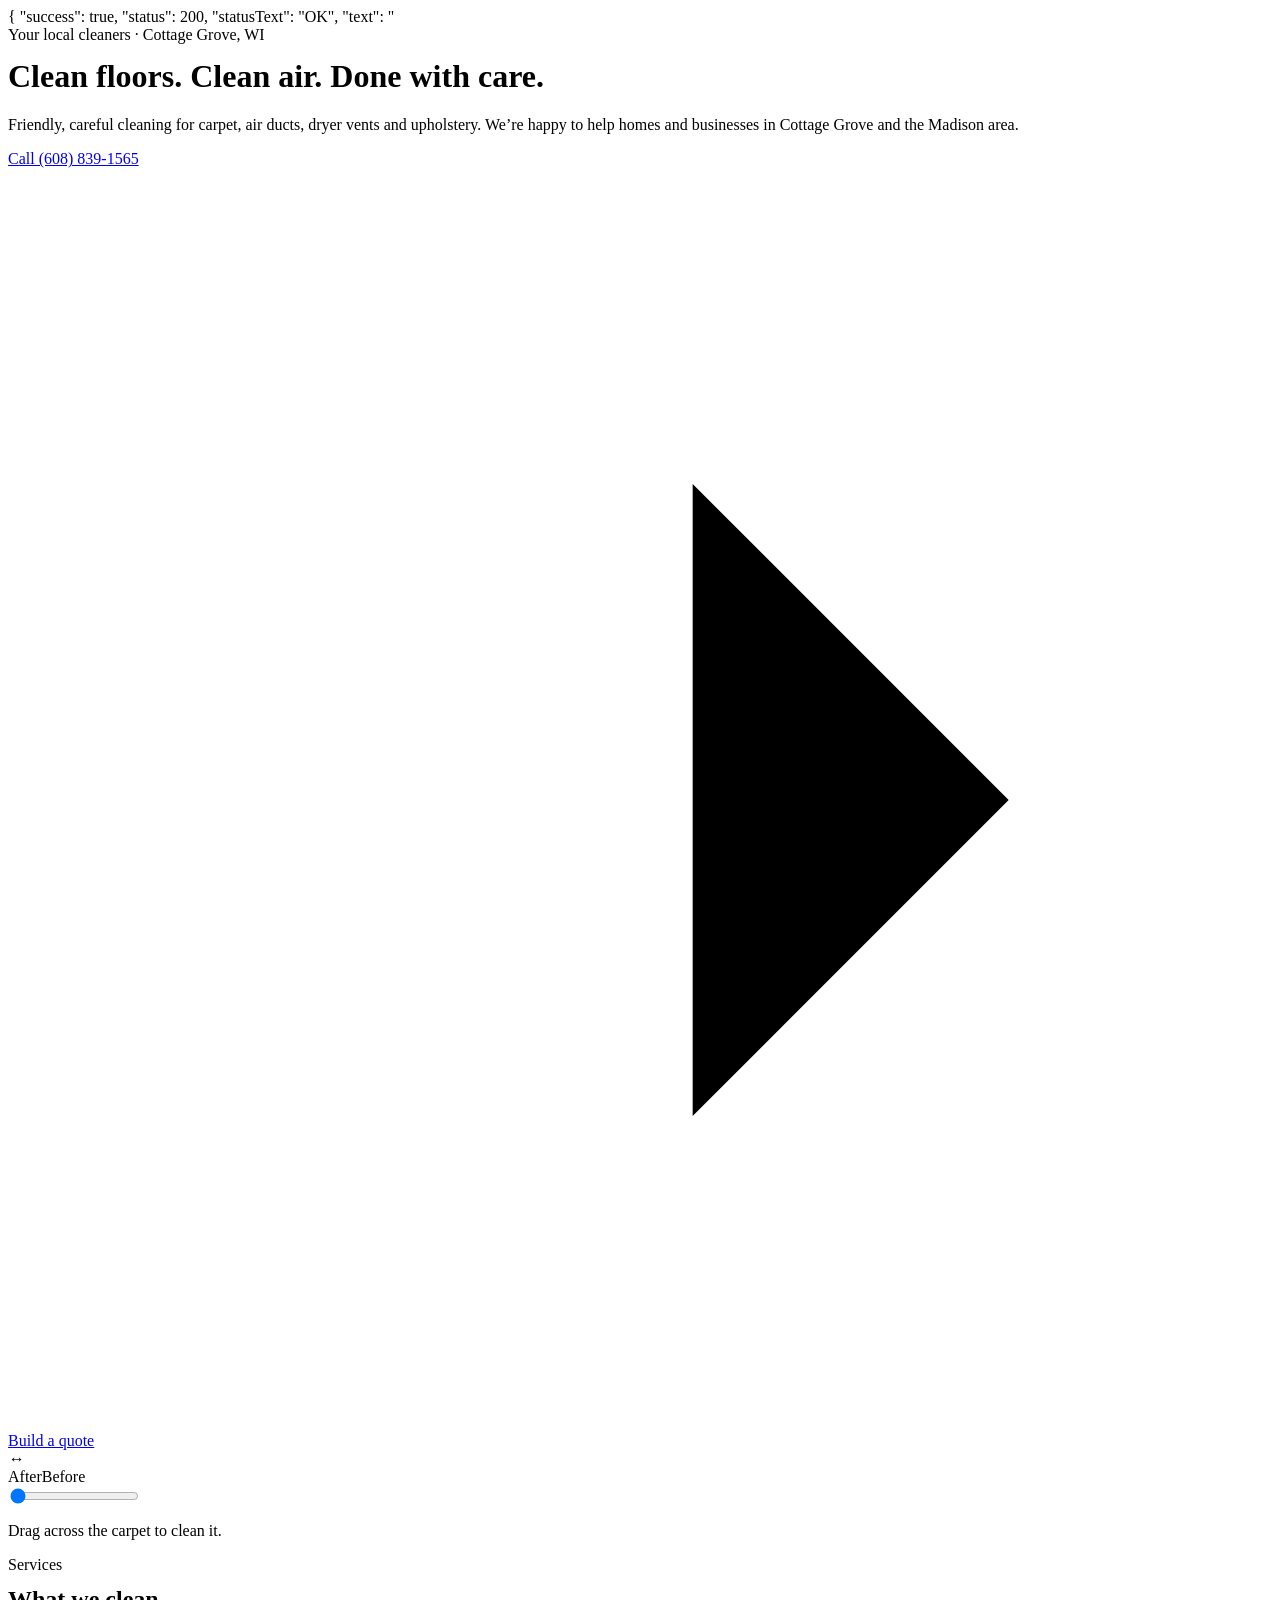
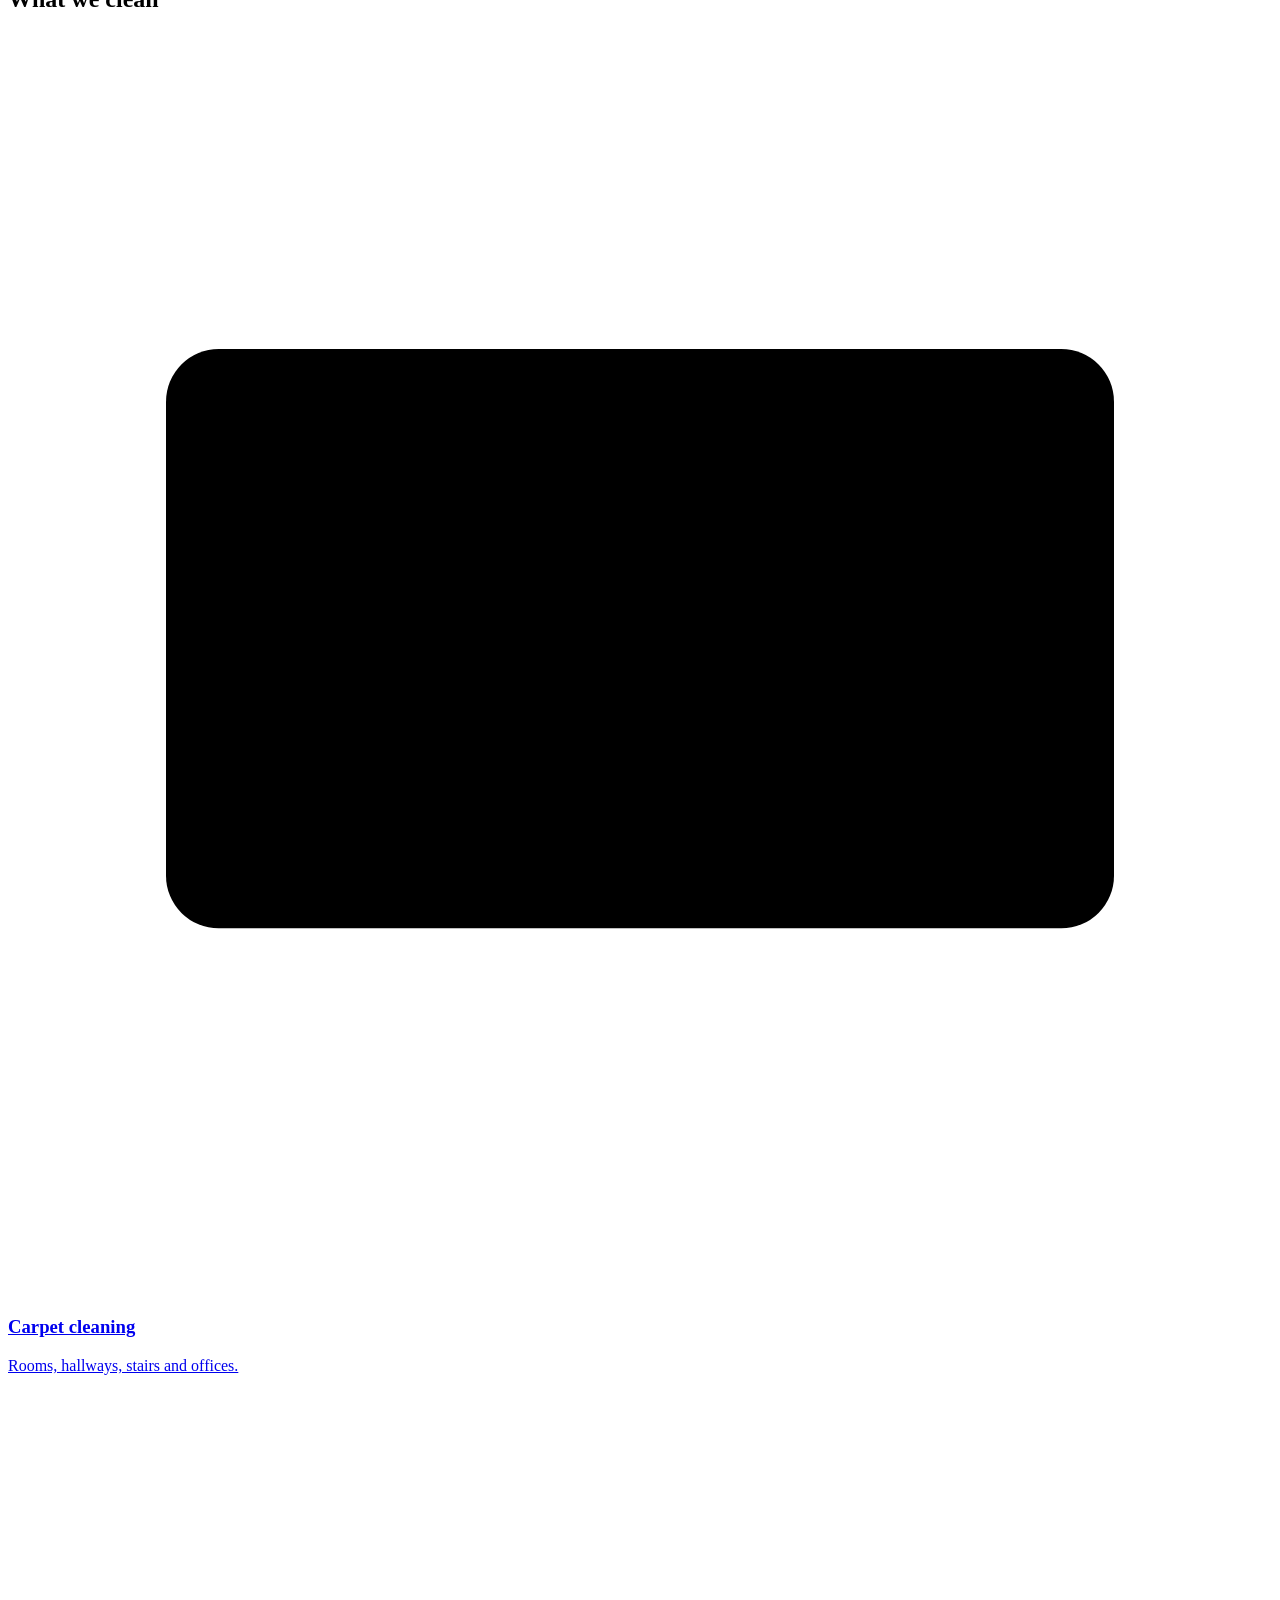
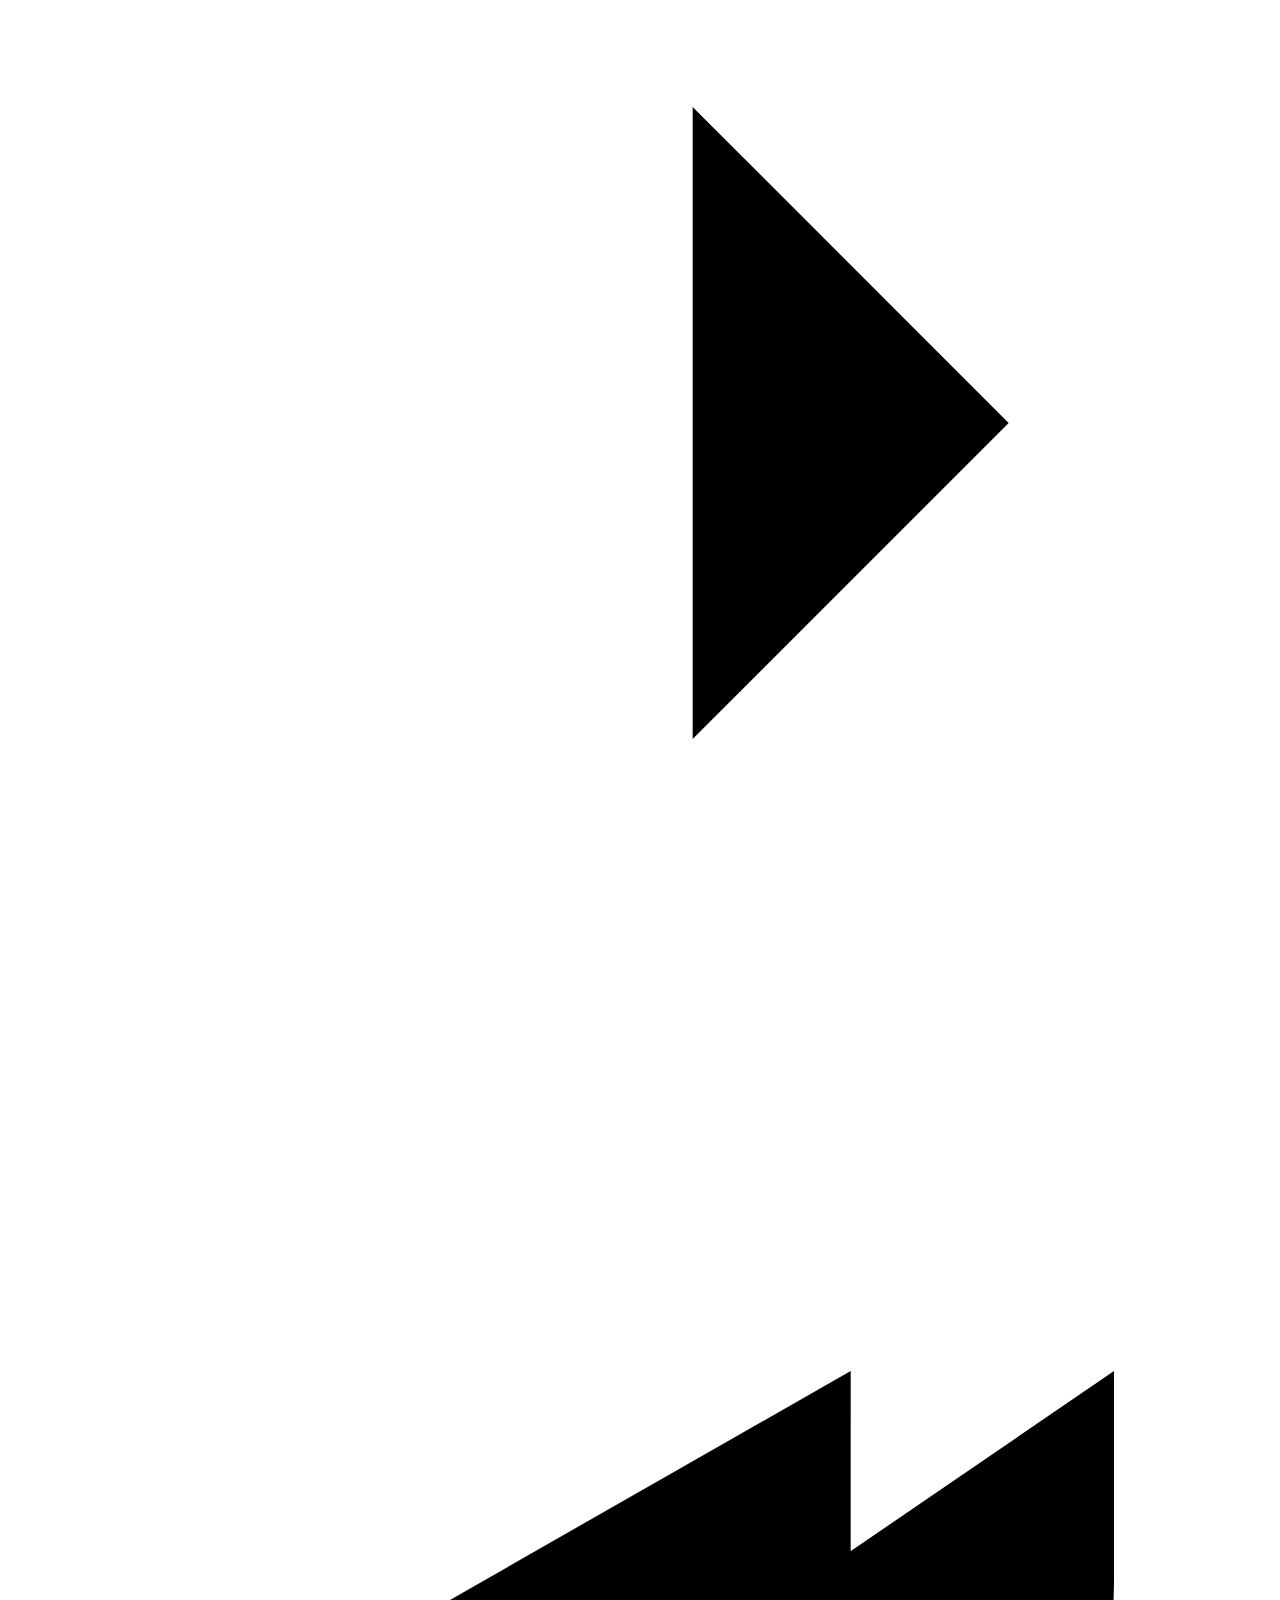
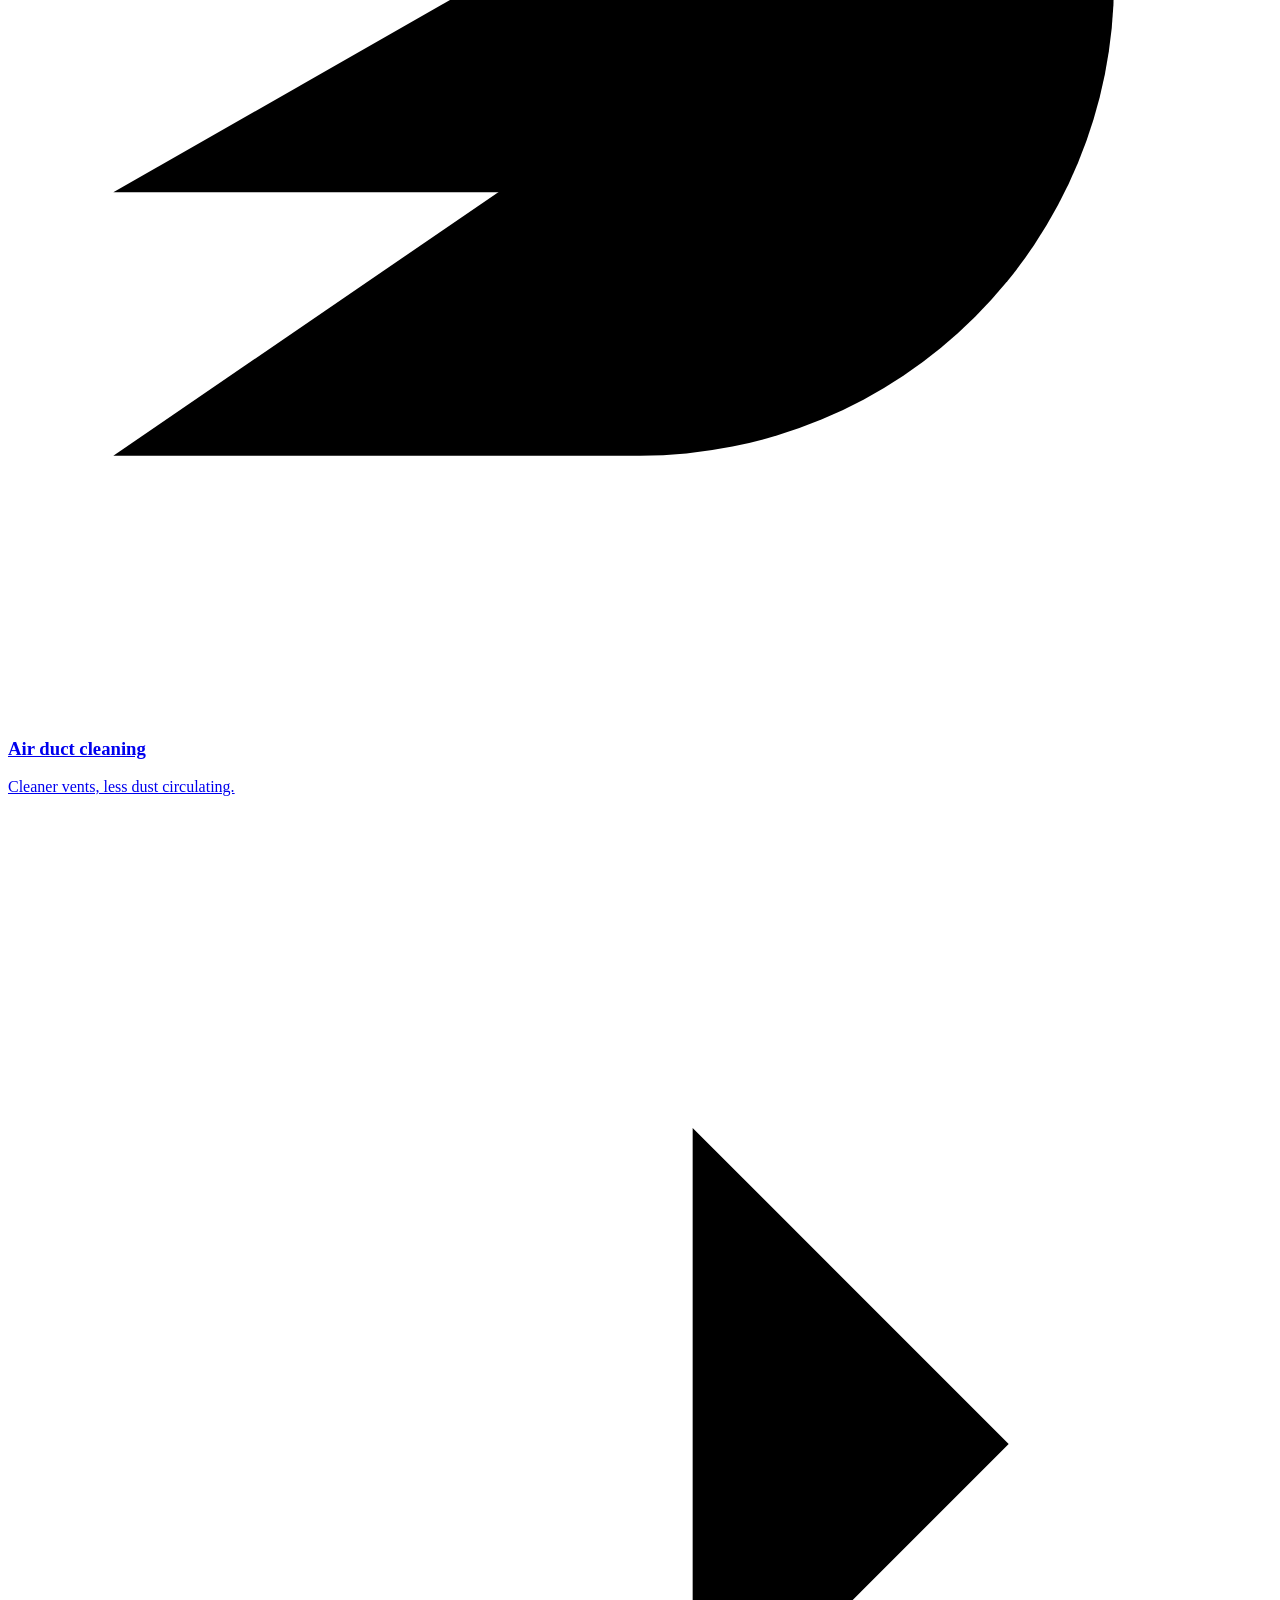
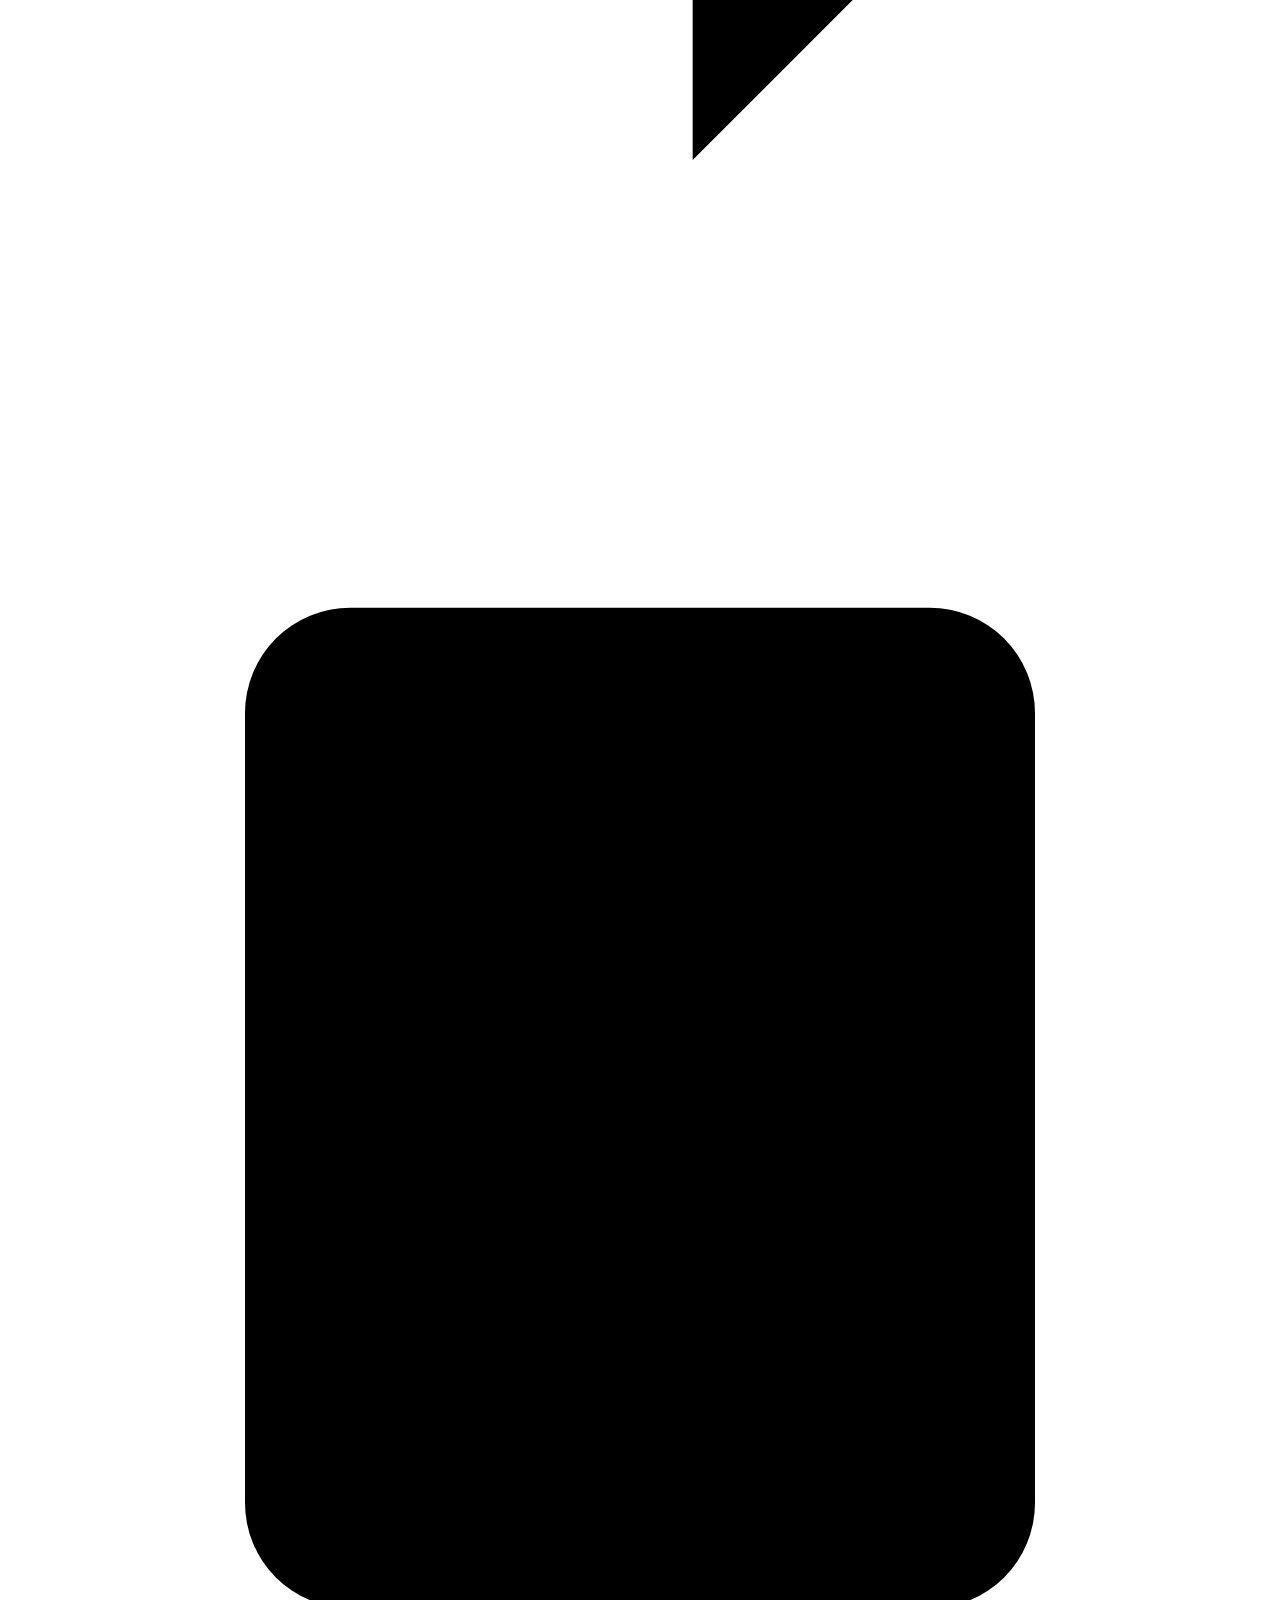
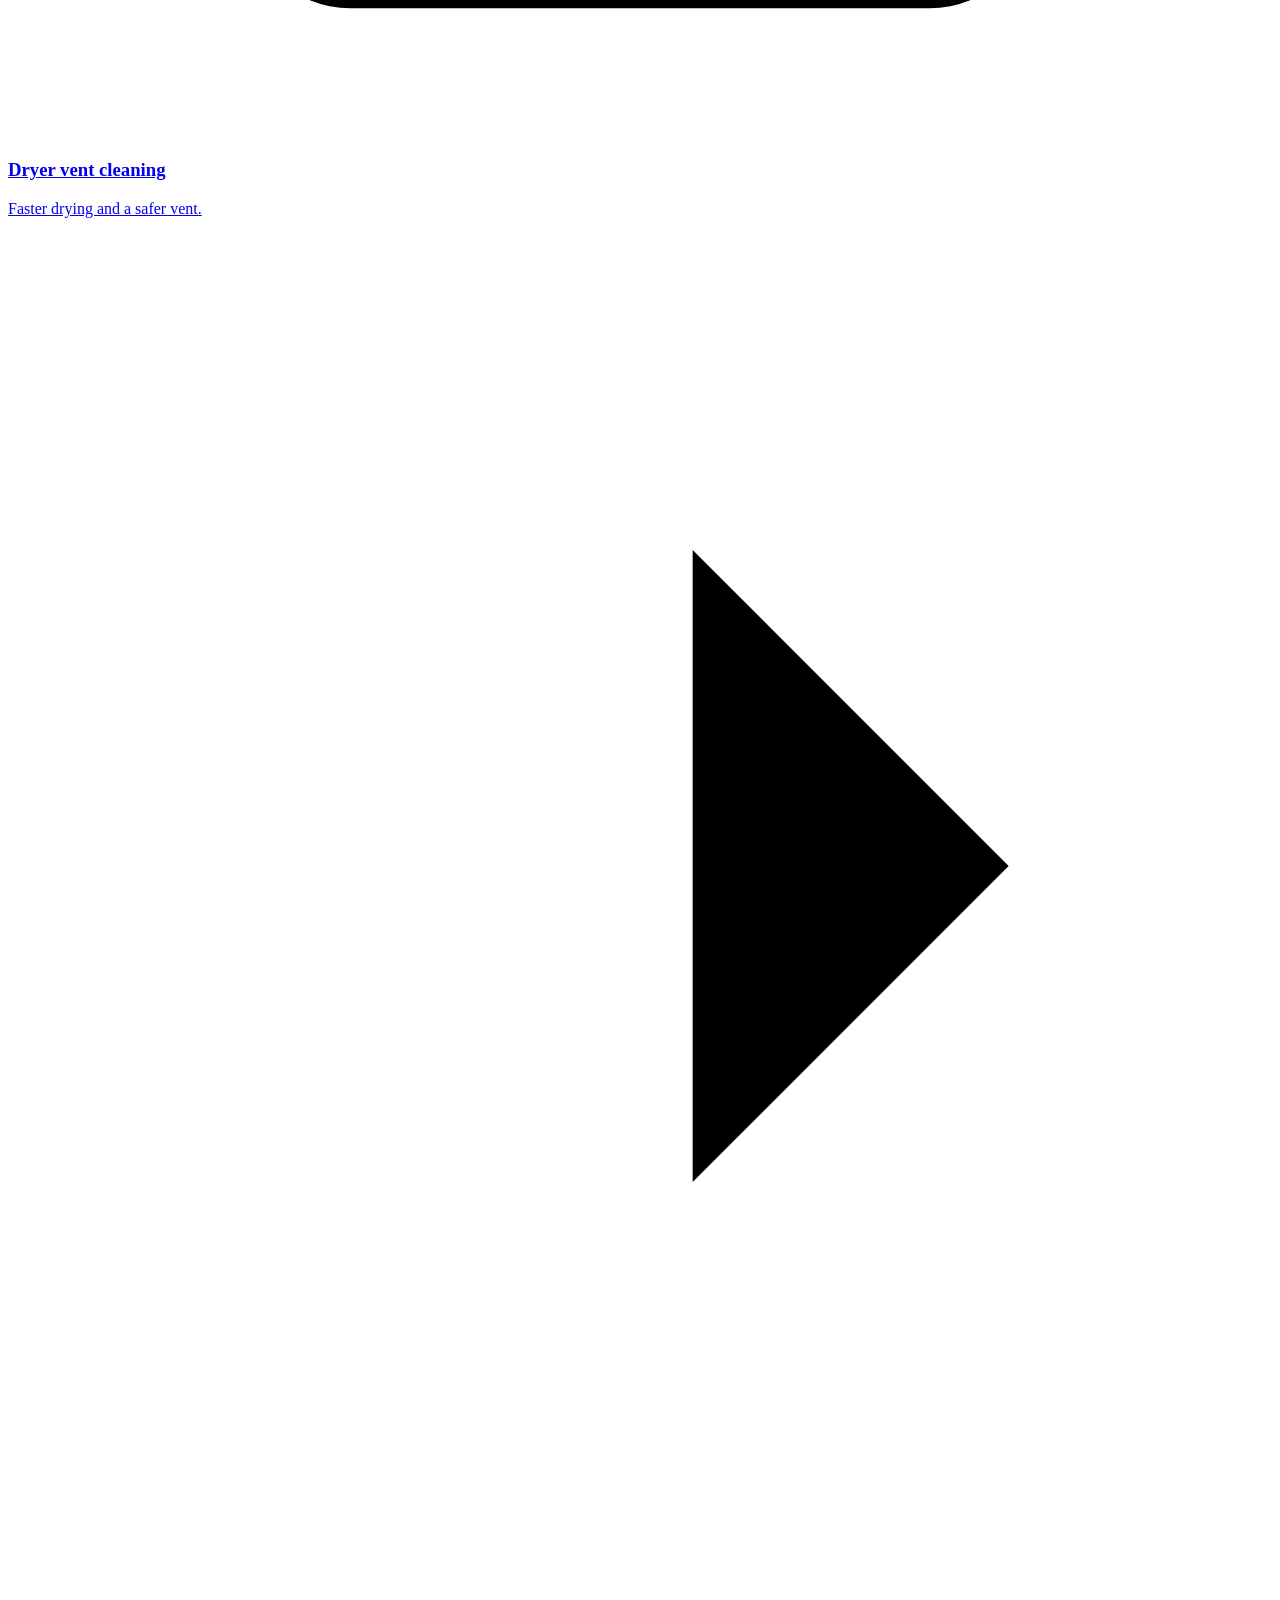
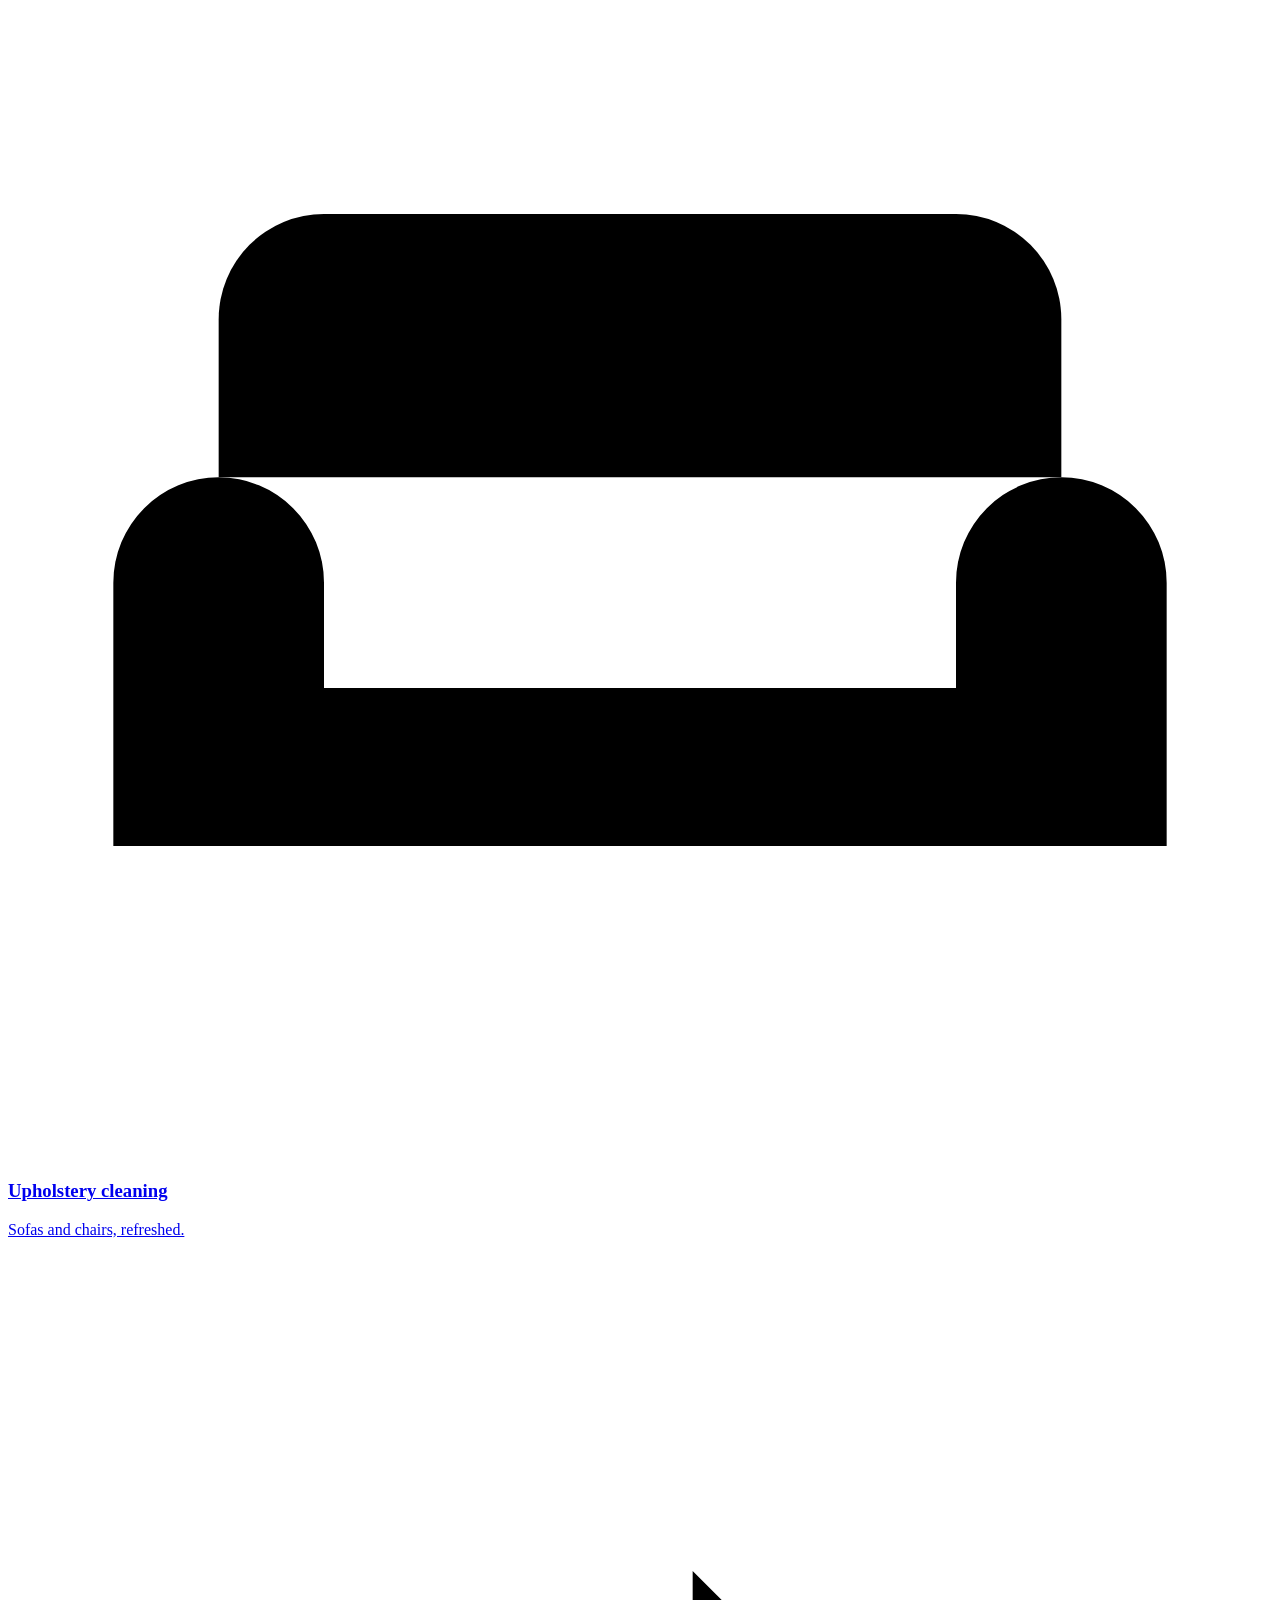
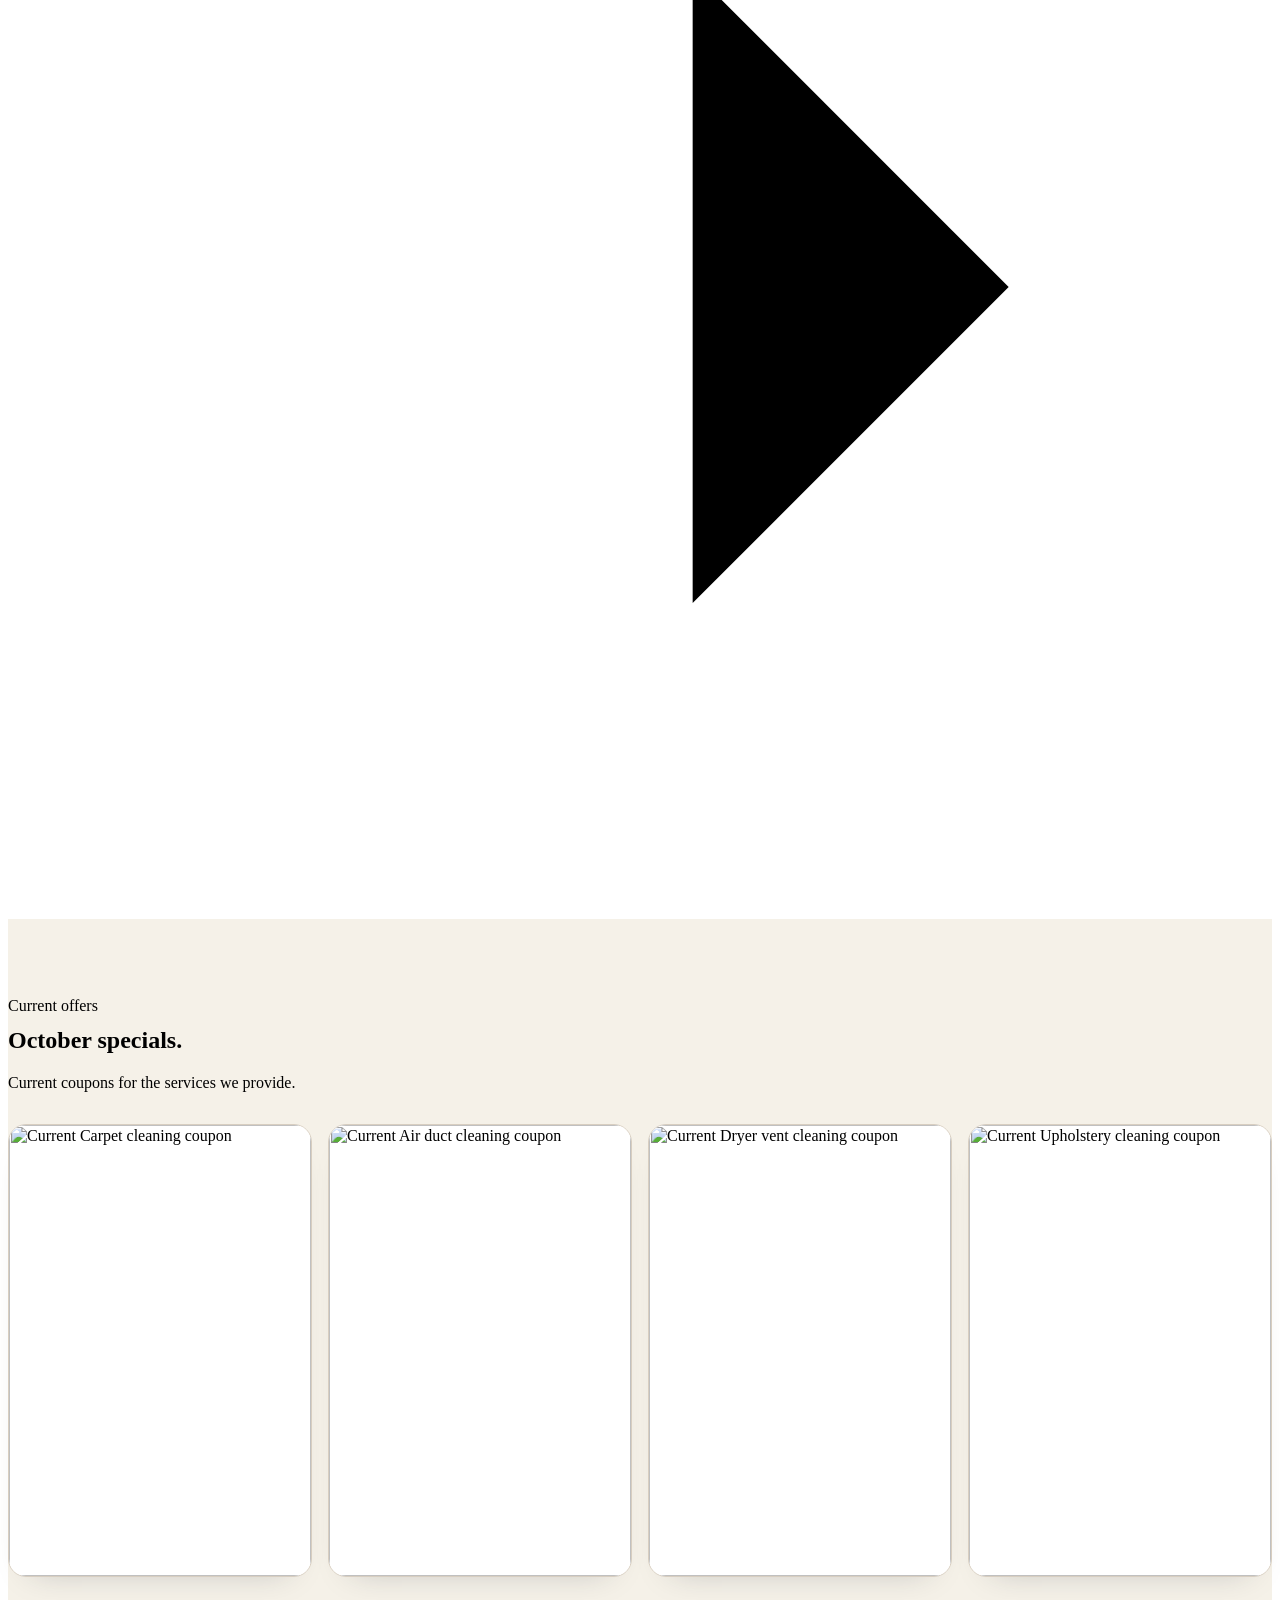
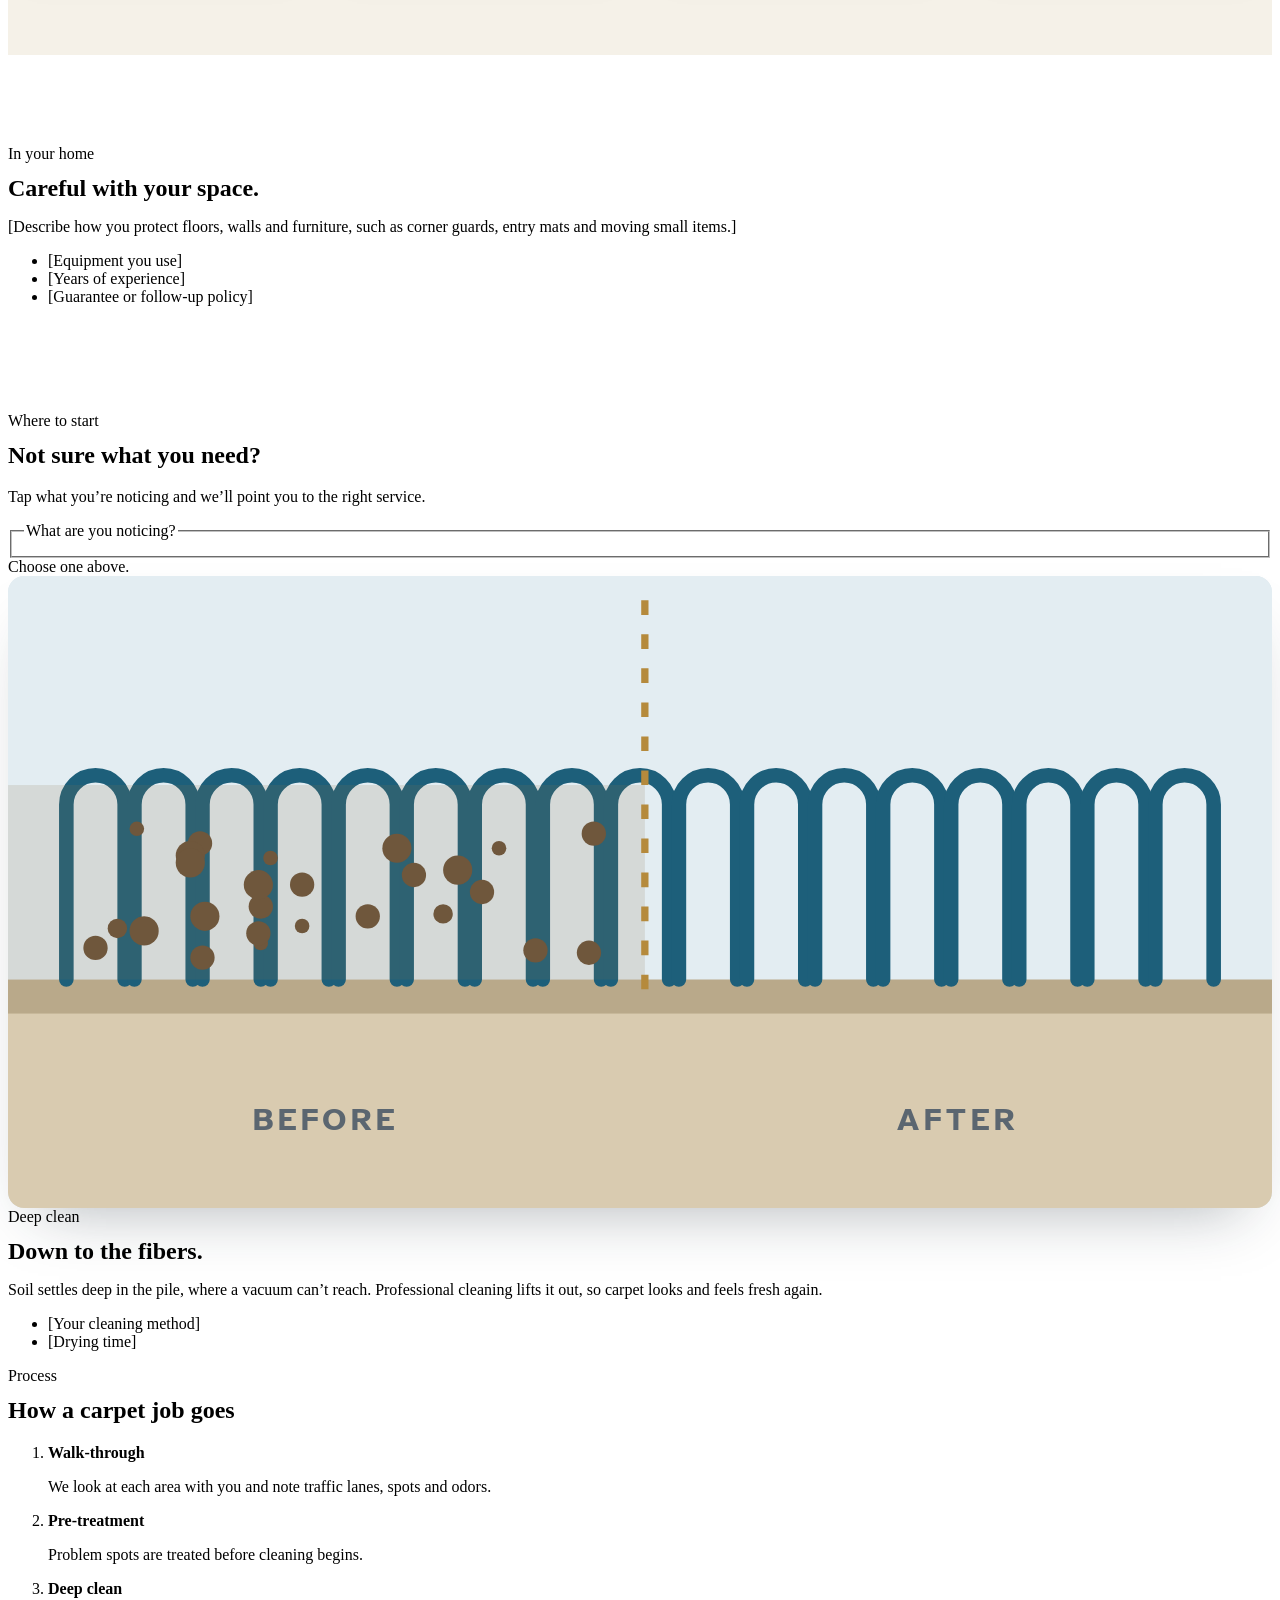
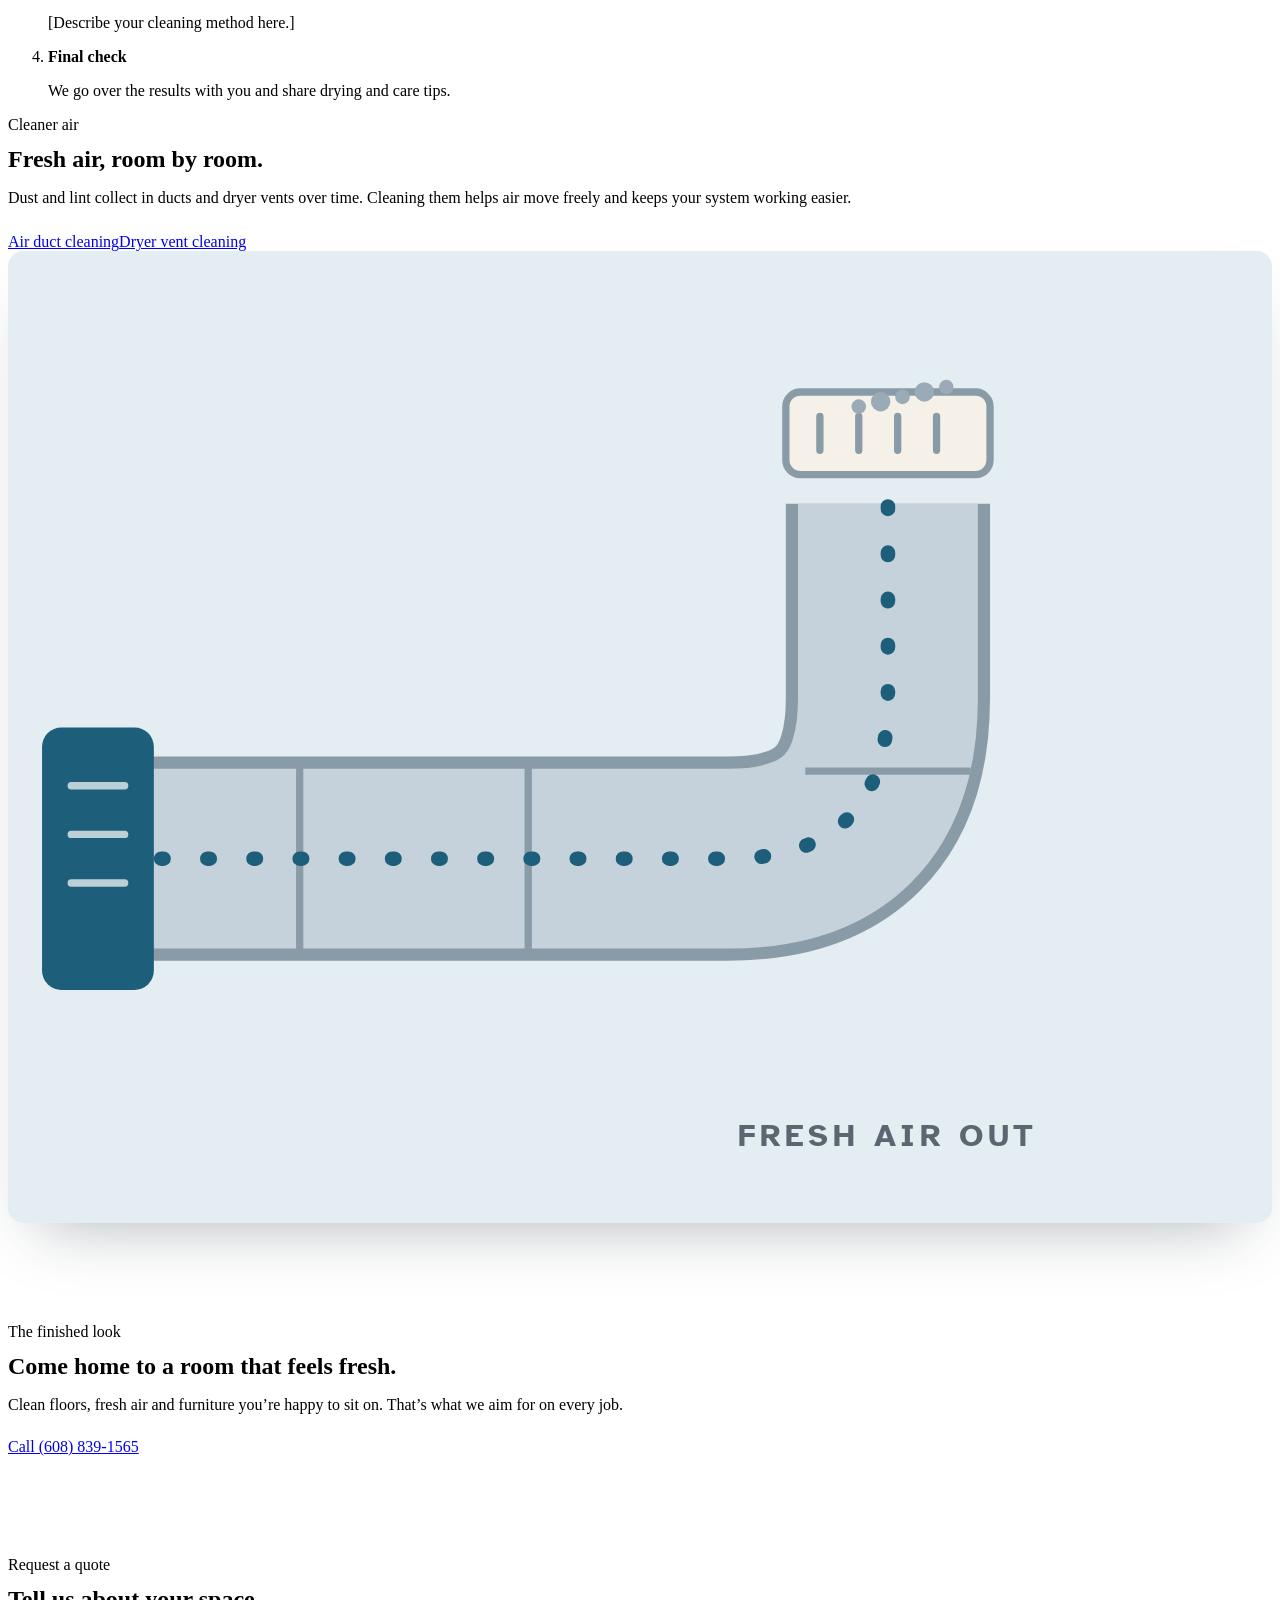
==== preferred-carpet-cleaning/index.html @ 2e10adb4 "Add current service coupons to Preferred Carpet Cleaning site" ====
{
  "success": true,
  "status": 200,
  "statusText": "OK",
  "text": "<!DOCTYPE html><html lang='en'><head><meta charset='utf-8'><meta name='viewport' content='width=device-width, initial-scale=1, viewport-fit=cover'><title>Carpet, Air Duct, Dryer Vent and Upholstery Cleaning | Preferred Carpet Cleaners | Cottage Grove, WI</title><meta name='description' content='Carpet, air duct, dryer vent and upholstery cleaning in Cottage Grove, Wisconsin. Call (608) 839-1565.'><link rel='preconnect' href='https://fonts.googleapis.com'><link rel='preconnect' href='https://fonts.gstatic.com' crossorigin><link href='https://fonts.googleapis.com/css2?family=Newsreader:opsz,wght@6..72,500&family=Atkinson+Hyperlegible:wght@400;700&display=swap' rel='stylesheet'><link rel='stylesheet' href='styles.css'>
<style>
.coupon-section{background:#F5F1E8}
.coupon-head{max-width:760px;margin-bottom:32px}
.coupon-grid{display:grid;grid-template-columns:repeat(4,1fr);gap:16px}
.coupon-card{background:#fff;border:1px solid #D8CEC0;border-radius:18px;overflow:hidden;box-shadow:0 16px 32px -24px rgba(27,39,51,.28)}
.coupon-card img{display:block;width:100%;height:auto;aspect-ratio:4/5;object-fit:cover;background:#fff}
.coupon-body{padding:16px 16px 18px}
.coupon-label{display:block;font-size:.7rem;letter-spacing:.12em;text-transform:uppercase;font-weight:900;color:#1D5F7A;margin-bottom:6px}
.coupon-body h3{margin:0;font-size:1.12rem;color:#1B2733}
@media(max-width:900px){.coupon-grid{grid-template-columns:repeat(2,1fr)}}
@media(max-width:560px){.coupon-grid{grid-template-columns:1fr}}
</style>
</head><body><script src='site.js'></script><main><style>.gfx{border-radius:16px;overflow:hidden;box-shadow:0 30px 60px -30px rgba(27,39,51,.35);aspect-ratio:13/10;background:#E3EDF2}.gfx svg{display:block;width:100%;height:100%}.gfx text{font:700 13px 'Atkinson Hyperlegible',sans-serif;letter-spacing:.14em;fill:#5B6670;text-transform:uppercase}.gfx .s{animation:lift 3.8s ease-in infinite;animation-delay:var(--d)}@keyframes lift{0%{transform:translateY(0);opacity:.9}100%{transform:translateY(-100px);opacity:0}}.gfx .f{stroke-dasharray:1 18;stroke-linecap:round;animation:flow 1.6s linear infinite}@keyframes flow{to{stroke-dashoffset:-19}}.gfx .m{animation:drift 5s ease-in infinite;animation-delay:var(--d)}@keyframes drift{0%{transform:translate(0,0);opacity:.7}100%{transform:translate(34px,-50px);opacity:0}}</style><style>.band.flip::after{background:linear-gradient(270deg,rgba(245,241,232,.96) 0,rgba(245,241,232,.78) 45%,rgba(245,241,232,.1) 100%)}.band.flip .box{margin-left:auto}[data-k=smile] img{object-position:62% 30%}[data-k=fresh] img{object-position:center 55%}</style><script>PH.fresh='https://images.unsplash.com/photo-1583847268964-b28dc8f51f92?auto=format&fit=crop&w=1600&q=70';PH.smile='https://images.unsplash.com/photo-1688548566509-44023d14c4cf?auto=format&fit=crop&w=1600&q=70';</script><div class='pg-b'><div class='hero'><div class='orbs' aria-hidden='true'><i></i><i></i><i></i></div><div class='wrap'><div><span class='eyebrow rv'>Your local cleaners · Cottage Grove, WI</span><h1 class='rv' style='--d:.1s;margin-top:14px'>Clean floors. Clean air. Done with care.</h1><p class='lede rv' style='--d:.2s'>Friendly, careful cleaning for carpet, air ducts, dryer vents and upholstery. We’re happy to help homes and businesses in Cottage Grove and the Madison area.</p><div class='cta rv' style='--d:.3s'><a class='btn' href='tel:+16088391565'>Call (608) 839-1565 <svg viewBox='0 0 24 24' aria-hidden='true'><path d='M5 12h14M13 6l6 6-6 6'/></svg></a><a class='btn line' href='index.html#quote'>Build a quote</a></div></div><div class='rv' style='--d:.25s'><div class='rugbox' data-sweep><div class='rug ' role='img' aria-label='Carpet before and after cleaning. Drag to compare.'><div class='layer clean'></div><div class='layer dirty'></div><div class='edge'><i aria-hidden='true'>&#8596;</i></div><span class='tag l'>After</span><span class='tag r'>Before</span></div><input type='range' min='0' max='100' value='0' aria-label='Drag to compare before and after'><p class='hint'>Drag across the carpet to clean it.</p></div></div></div></div></div><section class='white'><div class='wrap'><span class='eyebrow rv'>Services</span><h2 class='rv' style='--d:.1s;margin-top:12px'>What we clean</h2><div class='rows'><a href='index.html#quote' class='rv' style='--d:0.0s'><svg class='ic' viewBox='0 0 48 48' aria-hidden='true'><rect x='6' y='12' width='36' height='22' rx='2'/><path d='M13 12v22M20 12v22M27 12v22M34 12v22' opacity='.45'/><path d='M8 38v4M16 38v4M24 38v4M32 38v4M40 38v4'/></svg><h3>Carpet cleaning</h3><p>Rooms, hallways, stairs and offices.</p><svg class='arr' viewBox='0 0 24 24' aria-hidden='true'><path d='M5 12h14M13 6l6 6-6 6'/></svg></a><a href='air-duct-cleaning.html' class='rv' style='--d:0.08s'><svg class='ic' viewBox='0 0 48 48' aria-hidden='true'><path d='M4 28h20a8 8 0 0 0 8-8v-8'/><path d='M4 38h20a18 18 0 0 0 18-18V12'/><path d='M32 12h10'/><path d='M12 28v10M20 28v10' opacity='.45'/></svg><h3>Air duct cleaning</h3><p>Cleaner vents, less dust circulating.</p><svg class='arr' viewBox='0 0 24 24' aria-hidden='true'><path d='M5 12h14M13 6l6 6-6 6'/></svg></a><a href='dryer-vent-cleaning.html' class='rv' style='--d:0.16s'><svg class='ic' viewBox='0 0 48 48' aria-hidden='true'><rect x='9' y='5' width='30' height='38' rx='4'/><circle cx='24' cy='26' r='9'/><path d='M14 11h4M22 11h2'/></svg><h3>Dryer vent cleaning</h3><p>Faster drying and a safer vent.</p><svg class='arr' viewBox='0 0 24 24' aria-hidden='true'><path d='M5 12h14M13 6l6 6-6 6'/></svg></a><a href='upholstery-cleaning.html' class='rv' style='--d:0.24s'><svg class='ic' viewBox='0 0 48 48' aria-hidden='true'><path d='M8 22v-6a4 4 0 0 1 4-4h24a4 4 0 0 1 4 4v6'/><path d='M4 26a4 4 0 0 1 8 0v4h24v-4a4 4 0 0 1 8 0v10H4z'/><path d='M10 40v3M38 40v3'/></svg><h3>Upholstery cleaning</h3><p>Sofas and chairs, refreshed.</p><svg class='arr' viewBox='0 0 24 24' aria-hidden='true'><path d='M5 12h14M13 6l6 6-6 6'/></svg></a></div></div></section><section class='coupon-section'><div class='wrap' style='padding-top:78px;padding-bottom:78px'><div class='coupon-head'><span class='eyebrow rv'>Current offers</span><h2 class='rv' style='--d:.1s;margin-top:12px'>October specials.</h2><p class='lead rv' style='--d:.2s'>Current coupons for the services we provide.</p></div><div class='coupon-grid'><article class='coupon-card rv' style='--d:0s'><img src='https://klbpbcybomnhqfojdgtz.supabase.co/storage/v1/object/public/coupons/coupon%20uploads/Carpet%20Cleaning%20oct%20coupon.jpg' alt='Current Carpet cleaning coupon'><div class='coupon-body'><span class='coupon-label'>Current offer</span><h3>Carpet cleaning</h3></div></article><article class='coupon-card rv' style='--d:0.08s'><img src='https://klbpbcybomnhqfojdgtz.supabase.co/storage/v1/object/public/coupons/coupon%20uploads/air%20duct%20oct%20coupon.jpg' alt='Current Air duct cleaning coupon'><div class='coupon-body'><span class='coupon-label'>Current offer</span><h3>Air duct cleaning</h3></div></article><article class='coupon-card rv' style='--d:0.16s'><img src='https://klbpbcybomnhqfojdgtz.supabase.co/storage/v1/object/public/coupons/coupon%20uploads/dryer%20vent%20oct%20coupon.jpg' alt='Current Dryer vent cleaning coupon'><div class='coupon-body'><span class='coupon-label'>Current offer</span><h3>Dryer vent cleaning</h3></div></article><article class='coupon-card rv' style='--d:0.24s'><img src='https://klbpbcybomnhqfojdgtz.supabase.co/storage/v1/object/public/coupons/coupon%20uploads/upholstery%20oct%20coupon.jpg' alt='Current Upholstery cleaning coupon'><div class='coupon-body'><span class='coupon-label'>Current offer</span><h3>Upholstery cleaning</h3></div></article></div></div></section><section class='band' style='padding:0'><div class='pic band' data-k='carpet' style='position:absolute;inset:0;border-radius:0'></div><div class='wrap' style='padding-top:90px;padding-bottom:90px'><div class='box'><span class='eyebrow rv'>In your home</span><h2 class='rv' style='--d:.1s;margin:12px 0 16px'>Careful with your space.</h2><p class='rv' style='--d:.2s;color:var(--muted)'>[Describe how you protect floors, walls and furniture, such as corner guards, entry mats and moving small items.]</p><ul class='ticks rv' style='--d:.3s'><li>[Equipment you use]</li><li>[Years of experience]</li><li>[Guarantee or follow-up policy]</li></ul></div></div></section><section><div class='wrap two'><div><span class='eyebrow rv'>Where to start</span><h2 class='rv' style='--d:.1s;margin-top:12px'>Not sure what you need?</h2><p class='lead rv' style='--d:.2s'>Tap what you’re noticing and we’ll point you to the right service.</p></div><div class='panel rv' style='--d:.2s'><fieldset class='chips fd'><legend>What are you noticing?</legend></fieldset><div class='res' aria-live='polite'>Choose one above.</div></div></div></section><section class='tint'><div class='wrap two'><div class='gfx rv' style='aspect-ratio:2/1'><svg viewBox='0 140 520 260' role='img' aria-label='Cross-section of carpet fibers, soiled on the left and clean on the right'><rect width='520' height='400' fill='#E3EDF2'/><rect y='318' width='520' height='82' fill='#D9CBB0'/><rect y='306' width='520' height='14' fill='#B9A98A'/><path d='M24 306v-72a12 12 0 0 1 24 0v72' fill='none' stroke='#1D5F7A' stroke-width='6' stroke-linecap='round'/><path d='M52 306v-72a12 12 0 0 1 24 0v72' fill='none' stroke='#1D5F7A' stroke-width='6' stroke-linecap='round'/><path d='M80 306v-72a12 12 0 0 1 24 0v72' fill='none' stroke='#1D5F7A' stroke-width='6' stroke-linecap='round'/><path d='M108 306v-72a12 12 0 0 1 24 0v72' fill='none' stroke='#1D5F7A' stroke-width='6' stroke-linecap='round'/><path d='M136 306v-72a12 12 0 0 1 24 0v72' fill='none' stroke='#1D5F7A' stroke-width='6' stroke-linecap='round'/><path d='M164 306v-72a12 12 0 0 1 24 0v72' fill='none' stroke='#1D5F7A' stroke-width='6' stroke-linecap='round'/><path d='M192 306v-72a12 12 0 0 1 24 0v72' fill='none' stroke='#1D5F7A' stroke-width='6' stroke-linecap='round'/><path d='M220 306v-72a12 12 0 0 1 24 0v72' fill='none' stroke='#1D5F7A' stroke-width='6' stroke-linecap='round'/><path d='M248 306v-72a12 12 0 0 1 24 0v72' fill='none' stroke='#1D5F7A' stroke-width='6' stroke-linecap='round'/><path d='M276 306v-72a12 12 0 0 1 24 0v72' fill='none' stroke='#1D5F7A' stroke-width='6' stroke-linecap='round'/><path d='M304 306v-72a12 12 0 0 1 24 0v72' fill='none' stroke='#1D5F7A' stroke-width='6' stroke-linecap='round'/><path d='M332 306v-72a12 12 0 0 1 24 0v72' fill='none' stroke='#1D5F7A' stroke-width='6' stroke-linecap='round'/><path d='M360 306v-72a12 12 0 0 1 24 0v72' fill='none' stroke='#1D5F7A' stroke-width='6' stroke-linecap='round'/><path d='M388 306v-72a12 12 0 0 1 24 0v72' fill='none' stroke='#1D5F7A' stroke-width='6' stroke-linecap='round'/><path d='M416 306v-72a12 12 0 0 1 24 0v72' fill='none' stroke='#1D5F7A' stroke-width='6' stroke-linecap='round'/><path d='M444 306v-72a12 12 0 0 1 24 0v72' fill='none' stroke='#1D5F7A' stroke-width='6' stroke-linecap='round'/><path d='M472 306v-72a12 12 0 0 1 24 0v72' fill='none' stroke='#1D5F7A' stroke-width='6' stroke-linecap='round'/><rect x='0' y='226' width='262' height='80' fill='#8B6F4E' opacity='.16'/><circle class='s' style='--d:0.8s' cx='56' cy='286' r='6' fill='#6F573C'/><circle class='s' style='--d:1.7s' cx='53' cy='244' r='3' fill='#6F573C'/><circle class='s' style='--d:1.4s' cx='104' cy='291' r='3' fill='#6F573C'/><circle class='s' style='--d:0.8s' cx='167' cy='263' r='5' fill='#6F573C'/><circle class='s' style='--d:2.8s' cx='241' cy='246' r='5' fill='#6F573C'/><circle class='s' style='--d:0.8s' cx='36' cy='293' r='5' fill='#6F573C'/><circle class='s' style='--d:2.9s' cx='79' cy='250' r='5' fill='#6F573C'/><circle class='s' style='--d:1.0s' cx='217' cy='294' r='5' fill='#6F573C'/><circle class='s' style='--d:0.3s' cx='185' cy='261' r='6' fill='#6F573C'/><circle class='s' style='--d:1.8s' cx='75' cy='255' r='6' fill='#6F573C'/><circle class='s' style='--d:1.0s' cx='239' cy='295' r='5' fill='#6F573C'/><circle class='s' style='--d:0.0s' cx='104' cy='276' r='5' fill='#6F573C'/><circle class='s' style='--d:3.1s' cx='160' cy='252' r='6' fill='#6F573C'/><circle class='s' style='--d:1.5s' cx='103' cy='267' r='6' fill='#6F573C'/><circle class='s' style='--d:0.6s' cx='108' cy='256' r='3' fill='#6F573C'/><circle class='s' style='--d:0.3s' cx='148' cy='280' r='5' fill='#6F573C'/><circle class='s' style='--d:1.9s' cx='195' cy='270' r='5' fill='#6F573C'/><circle class='s' style='--d:0.5s' cx='202' cy='252' r='3' fill='#6F573C'/><circle class='s' style='--d:1.5s' cx='81' cy='280' r='6' fill='#6F573C'/><circle class='s' style='--d:1.0s' cx='121' cy='267' r='5' fill='#6F573C'/><circle class='s' style='--d:2.3s' cx='80' cy='297' r='5' fill='#6F573C'/><circle class='s' style='--d:0.4s' cx='45' cy='285' r='4' fill='#6F573C'/><circle class='s' style='--d:1.0s' cx='179' cy='279' r='4' fill='#6F573C'/><circle class='s' style='--d:0.4s' cx='75' cy='258' r='6' fill='#6F573C'/><circle class='s' style='--d:0.1s' cx='121' cy='284' r='3' fill='#6F573C'/><circle class='s' style='--d:3.2s' cx='103' cy='287' r='5' fill='#6F573C'/><path d='M262 150V318' stroke='#B58A3C' stroke-width='3' stroke-dasharray='6 8'/><text x='131' y='368' text-anchor='middle'>Before</text><text x='391' y='368' text-anchor='middle'>After</text></svg></div><div><span class='eyebrow rv'>Deep clean</span><h2 class='rv' style='--d:.1s;margin:12px 0 16px'>Down to the fibers.</h2><p class='lead rv' style='--d:.2s'>Soil settles deep in the pile, where a vacuum can’t reach. Professional cleaning lifts it out, so carpet looks and feels fresh again.</p><ul class='ticks rv' style='--d:.3s'><li>[Your cleaning method]</li><li>[Drying time]</li></ul></div></div></section><section class='white'><div class='wrap'><span class='eyebrow rv'>Process</span><h2 class='rv' style='--d:.1s;margin-top:12px'>How a carpet job goes</h2><ol class='tl'><li class='rv'><b>Walk-through</b><p>We look at each area with you and note traffic lanes, spots and odors.</p></li><li class='rv' style='--d:.15s'><b>Pre-treatment</b><p>Problem spots are treated before cleaning begins.</p></li><li class='rv' style='--d:.3s'><b>Deep clean</b><p>[Describe your cleaning method here.]</p></li><li class='rv' style='--d:.45s'><b>Final check</b><p>We go over the results with you and share drying and care tips.</p></li></ol></div></section><section><div class='wrap two'><div><span class='eyebrow rv'>Cleaner air</span><h2 class='rv' style='--d:.1s;margin:12px 0 16px'>Fresh air, room by room.</h2><p class='lead rv' style='--d:.2s'>Dust and lint collect in ducts and dryer vents over time. Cleaning them helps air move freely and keeps your system working easier.</p><div class='cta rv' style='--d:.3s;margin-top:26px'><a class='btn line' href='air-duct-cleaning.html'>Air duct cleaning</a><a class='btn line' href='dryer-vent-cleaning.html'>Dryer vent cleaning</a></div></div><div class='gfx rv' style='--d:.15s'><svg viewBox='0 0 520 400' role='img' aria-label='Air moving cleanly through a duct to a vent'><rect width='520' height='400' fill='#E3EDF2'/><path d='M44 250H296Q362 250 362 184V104' fill='none' stroke='#8A9BA8' stroke-width='84'/><path d='M44 250H296Q362 250 362 184V104' fill='none' stroke='#C5D2DB' stroke-width='74'/><path d='M120 212v76M214 212v76M326 250' stroke='#8A9BA8' stroke-width='3' fill='none'/><path d='M328 214h68' stroke='#8A9BA8' stroke-width='3'/><rect x='14' y='196' width='46' height='108' rx='8' fill='#1D5F7A'/><path d='M26 220h22M26 240h22M26 260h22' stroke='#fff' stroke-width='3' stroke-linecap='round' opacity='.7'/><rect x='320' y='58' width='84' height='34' rx='6' fill='#F5F1E8' stroke='#8A9BA8' stroke-width='3'/><path d='M334 68v14M350 68v14M366 68v14M382 68v14' stroke='#8A9BA8' stroke-width='3' stroke-linecap='round'/><path class='f' d='M44 250H296Q362 250 362 184V104' fill='none' stroke='#1D5F7A' stroke-width='6'/><circle class='m' style='--d:0.0s' cx='350' cy='64' r='3' fill='#9AAAB6'/><circle class='m' style='--d:0.9s' cx='359' cy='62' r='4' fill='#9AAAB6'/><circle class='m' style='--d:1.8s' cx='368' cy='60' r='3' fill='#9AAAB6'/><circle class='m' style='--d:2.7s' cx='377' cy='58' r='4' fill='#9AAAB6'/><circle class='m' style='--d:3.6s' cx='386' cy='56' r='3' fill='#9AAAB6'/><text x='362' y='368' text-anchor='middle'>Fresh air out</text></svg></div></div></section><section class='band flip' style='padding:0'><div class='pic band flip' data-k='fresh' style='position:absolute;inset:0;border-radius:0'></div><div class='wrap' style='padding-top:100px;padding-bottom:100px'><div class='box'><span class='eyebrow rv'>The finished look</span><h2 class='rv' style='--d:.1s;margin:12px 0 16px'>Come home to a room that feels fresh.</h2><p class='rv' style='--d:.2s;color:var(--muted)'>Clean floors, fresh air and furniture you’re happy to sit on. That’s what we aim for on every job.</p><div class='cta rv' style='--d:.3s;margin-top:24px'><a class='btn' href='tel:+16088391565'>Call (608) 839-1565</a></div></div></div></section><section id='quote' class='tint'><div class='wrap two'><div><span class='eyebrow rv'>Request a quote</span><h2 class='rv' style='margin-top:12px'>Tell us about your space.</h2><p class='lead rv' style='--d:.2s'>Pick what you need and send it as a form, or text it to us from your phone.</p></div><div class='rv' style='--d:.2s'><form class='panel form qb' novalidate><div class='stp' role='group' aria-label='Rooms'>Rooms or areas <button type='button' class='minus' aria-label='Fewer'>&minus;</button><output class='rooms'>1</output><button type='button' class='plus' aria-label='More'>+</button></div><fieldset class='chips svc'><legend>Services</legend><label class='chip'><input type='checkbox' value='Carpet' checked><span>Carpet</span></label><label class='chip'><input type='checkbox' value='Air ducts'><span>Air ducts</span></label><label class='chip'><input type='checkbox' value='Dryer vent'><span>Dryer vent</span></label><label class='chip'><input type='checkbox' value='Upholstery'><span>Upholstery</span></label></fieldset><fieldset class='chips ex'><legend>Extras</legend><label class='chip'><input type='checkbox' value='stairs'><span>Stairs</span></label><label class='chip'><input type='checkbox' value='stains'><span>Stains</span></label><label class='chip'><input type='checkbox' value='pet odor'><span>Pet odor</span></label></fieldset><div class='row'><label class='f'>Name<input type='text' name='name' autocomplete='name'></label><label class='f'>Phone<input type='tel' name='phone' autocomplete='tel'></label></div><label class='f'>Email<input type='email' name='email' autocomplete='email'></label><label class='f'>Your request<textarea class='msg' name='message'></textarea></label><div class='acts'><button class='btn' type='submit'>Send request</button><a class='btn line sms' href='sms:+16088391565'>Text it instead</a></div><p class='status' role='status'></p></form></div></div></section><section class='band' style='padding:0'><div class='pic band' data-k='smile' style='position:absolute;inset:0;border-radius:0'></div><div class='wrap' style='padding-top:100px;padding-bottom:100px'><div class='box'><span class='eyebrow rv'>Friendly and local</span><h2 class='rv' style='--d:.1s;margin:12px 0 16px'>A friendly voice on the phone.</h2><p class='rv' style='--d:.2s;color:var(--muted)'>Call us and you’ll talk to a real person. [Owner name] and the team look forward to meeting you.</p><div class='cta rv' style='--d:.3s;margin-top:24px'><a class='btn line' href='contact-us.html'>Say hello</a></div></div></div></section><section id='reviews'><div class='wrap'><span class='eyebrow rv'>Reviews</span><h2 class='rv' style='--d:.1s;margin-top:12px'>What customers say</h2><div class='grid g3'><div class='rev rv' style='--d:0.0s'><p>[Paste a real customer review here.]</p><span>[Customer name], [Town]</span></div><div class='rev rv' style='--d:0.12s'><p>[Paste a real customer review here.]</p><span>[Customer name], [Town]</span></div><div class='rev rv' style='--d:0.24s'><p>[Paste a real customer review here.]</p><span>[Customer name], [Town]</span></div></div></div></section><section class='white'><div class='wrap'><span class='eyebrow rv'>Service area</span><h2 class='rv' style='--d:.1s;margin-top:12px'>Where we work</h2><ul class='towns rv' style='--d:.2s'><li>Cottage Grove</li><li>Madison</li><li>[Add town]</li><li>[Add town]</li><li>[Add town]</li><li>[Add town]</li></ul></div></section></main></body></html>",
  "headers": {
    "access-control-allow-origin": "*",
    "age": "1328",
    "cache-control": "public, max-age=0, must-revalidate",
    "content-disposition": "inline",
    "content-encoding": "br",
    "content-type": "text/html; charset=utf-8",
    "date": "Mon, 05 Oct 2026 07:23:52 GMT",
    "etag": "W/\"d3b602e0156f6f7afe5ee6b40b07b049\"",
    "last-modified": "Mon, 05 Oct 2026 07:01:44 GMT",
    "server": "Vercel",
    "strict-transport-security": "max-age=63072000; includeSubDomains; preload",
    "transfer-encoding": "chunked",
    "x-robots-tag": "noindex",
    "x-vercel-cache": "HIT",
    "x-vercel-id": "cle1:iad1::f96zs-1791185032648-662bb24d6f55"
  }
}
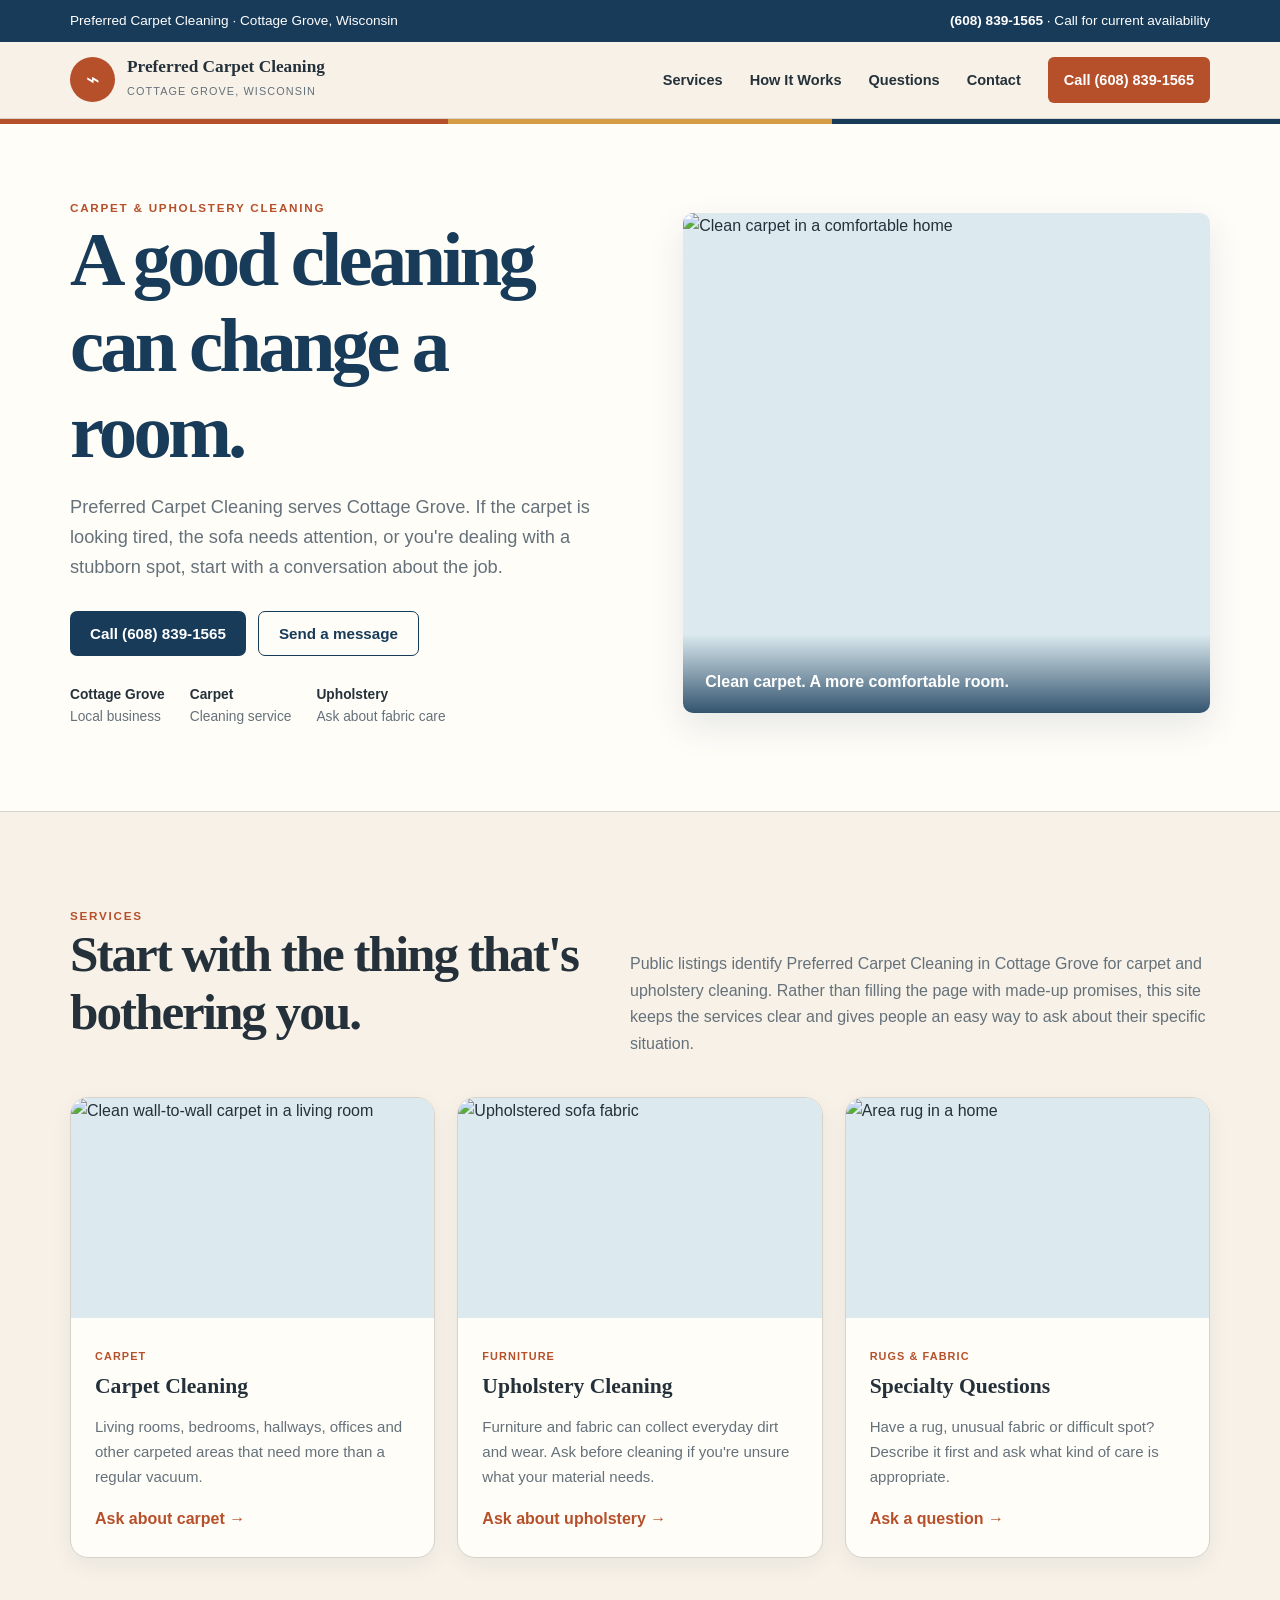
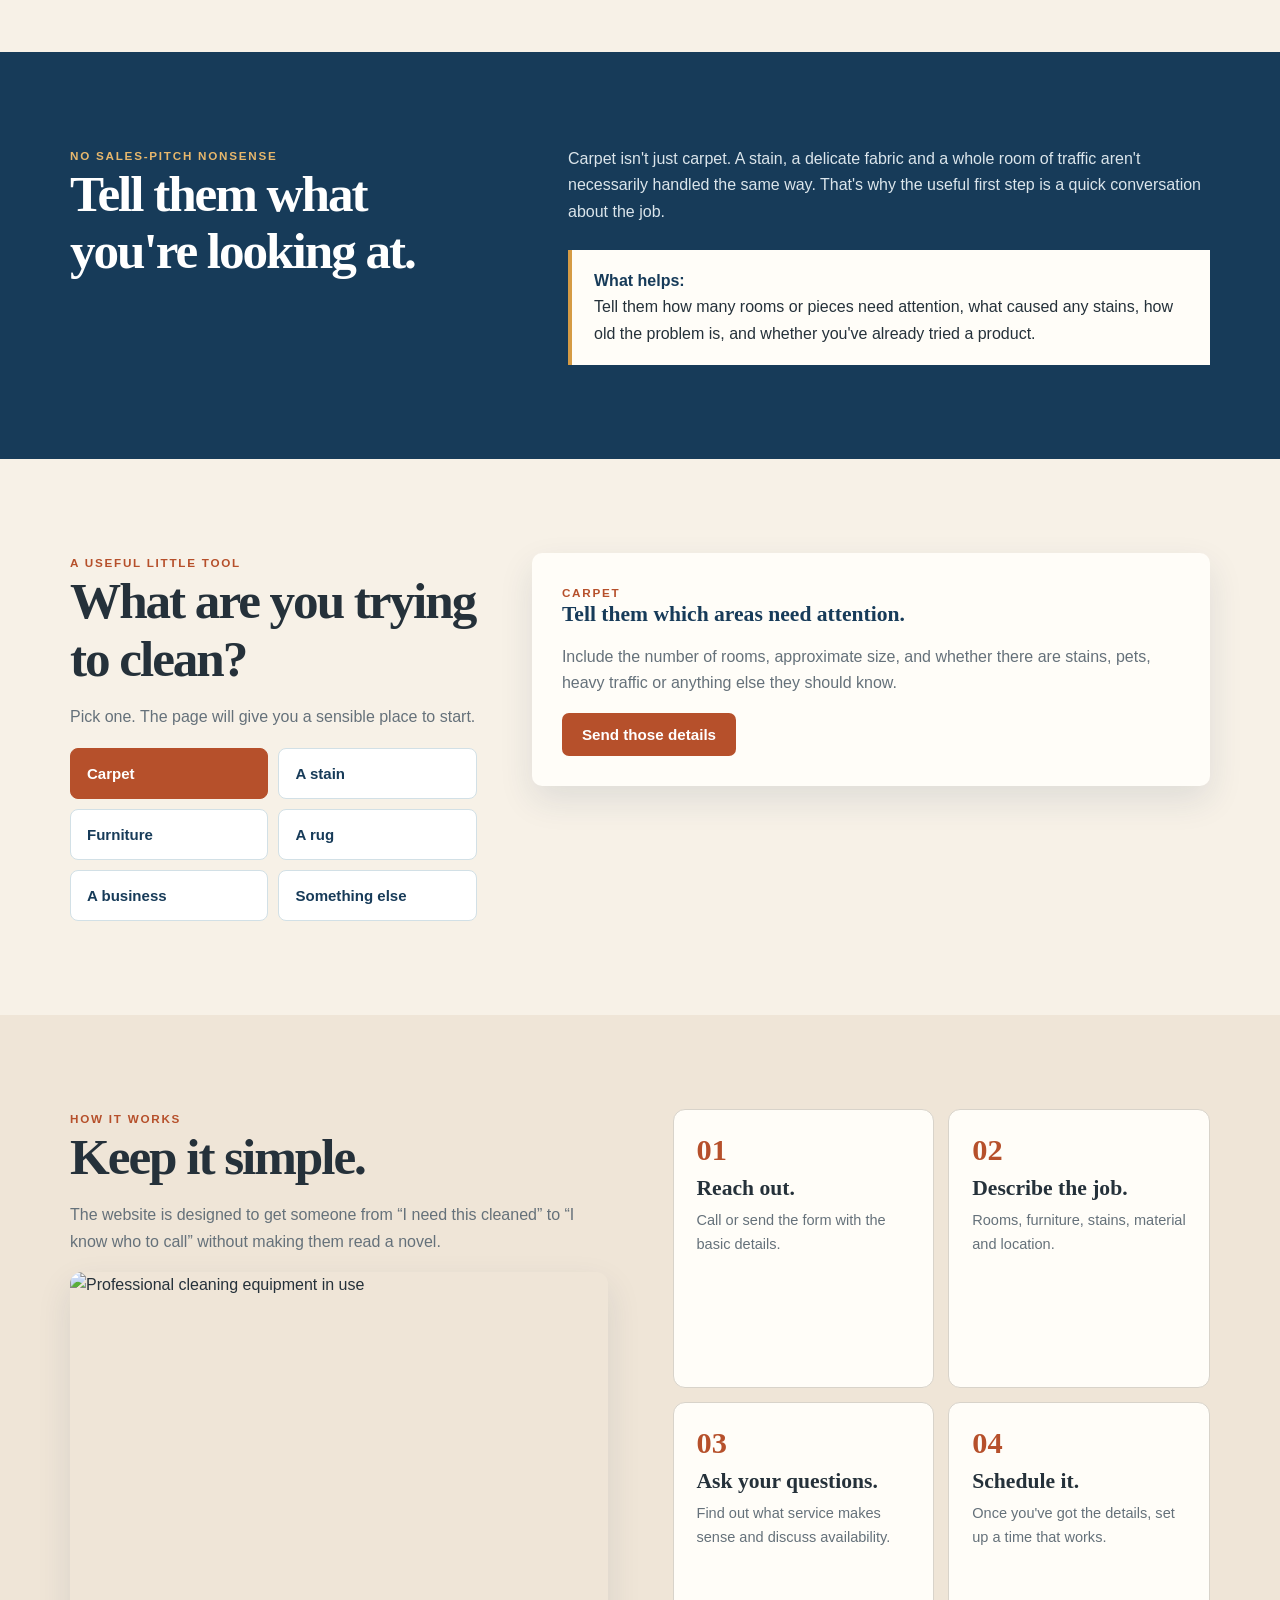
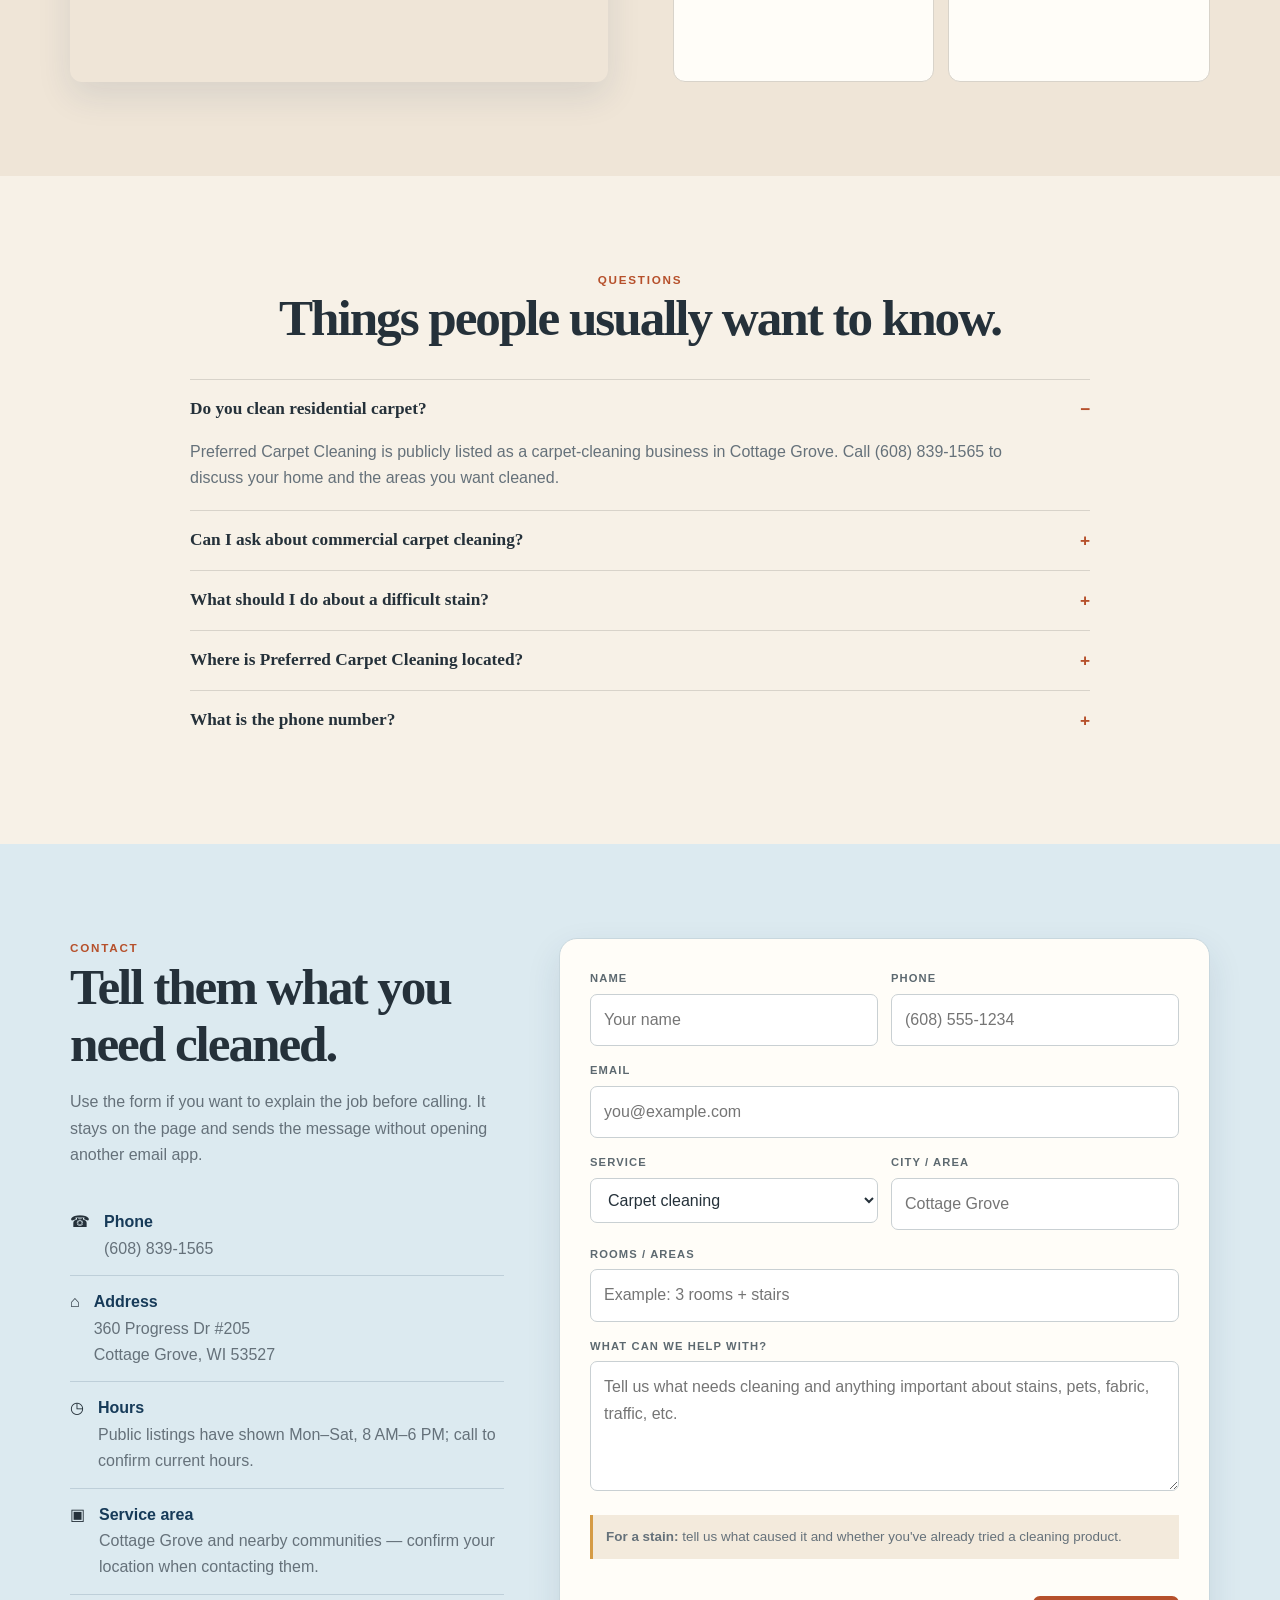
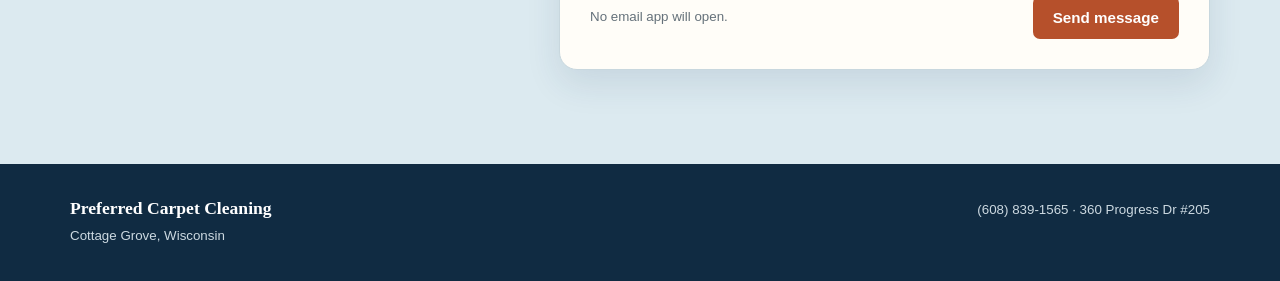
==== commit 04dabfac: "Restore Preferred Carpet Cleaning source before coupon edit" ====
--- a/preferred-carpet-cleaning/index.html
+++ b/preferred-carpet-cleaning/index.html
@@ -1,36 +1,153 @@
-{
-  "success": true,
-  "status": 200,
-  "statusText": "OK",
-  "text": "<!DOCTYPE html><html lang='en'><head><meta charset='utf-8'><meta name='viewport' content='width=device-width, initial-scale=1, viewport-fit=cover'><title>Carpet, Air Duct, Dryer Vent and Upholstery Cleaning | Preferred Carpet Cleaners | Cottage Grove, WI</title><meta name='description' content='Carpet, air duct, dryer vent and upholstery cleaning in Cottage Grove, Wisconsin. Call (608) 839-1565.'><link rel='preconnect' href='https://fonts.googleapis.com'><link rel='preconnect' href='https://fonts.gstatic.com' crossorigin><link href='https://fonts.googleapis.com/css2?family=Newsreader:opsz,wght@6..72,500&family=Atkinson+Hyperlegible:wght@400;700&display=swap' rel='stylesheet'><link rel='stylesheet' href='styles.css'>
+<!doctype html>
+<html lang="en">
+<head>
+<meta charset="utf-8">
+<meta name="viewport" content="width=device-width,initial-scale=1">
+<meta name="description" content="Preferred Carpet Cleaning in Cottage Grove, Wisconsin. Carpet and upholstery cleaning. Call (608) 839-1565.">
+<title>Preferred Carpet Cleaning | Cottage Grove, WI</title>
 <style>
-.coupon-section{background:#F5F1E8}
-.coupon-head{max-width:760px;margin-bottom:32px}
-.coupon-grid{display:grid;grid-template-columns:repeat(4,1fr);gap:16px}
-.coupon-card{background:#fff;border:1px solid #D8CEC0;border-radius:18px;overflow:hidden;box-shadow:0 16px 32px -24px rgba(27,39,51,.28)}
-.coupon-card img{display:block;width:100%;height:auto;aspect-ratio:4/5;object-fit:cover;background:#fff}
-.coupon-body{padding:16px 16px 18px}
-.coupon-label{display:block;font-size:.7rem;letter-spacing:.12em;text-transform:uppercase;font-weight:900;color:#1D5F7A;margin-bottom:6px}
-.coupon-body h3{margin:0;font-size:1.12rem;color:#1B2733}
-@media(max-width:900px){.coupon-grid{grid-template-columns:repeat(2,1fr)}}
-@media(max-width:560px){.coupon-grid{grid-template-columns:1fr}}
+:root{
+  --blue:#173b59;--blue2:#245879;--sky:#dceaf0;--rust:#b6502b;--gold:#d59b45;
+  --cream:#f7f1e7;--paper:#fffdf8;--ink:#25313a;--muted:#65717a;--line:#d8d3ca;
+  --shadow:0 14px 35px rgba(23,59,89,.11);--radius:18px
+}
+*{box-sizing:border-box}html{scroll-behavior:smooth}
+body{margin:0;background:var(--cream);color:var(--ink);font:16px/1.65 Arial,Helvetica,sans-serif}
+a{color:inherit;text-decoration:none}img{display:block;width:100%;max-width:100%}
+.container{width:min(1140px,calc(100% - 36px));margin:auto}
+h1,h2,h3{font-family:Georgia,"Times New Roman",serif;line-height:1.12;margin:0 0 17px}
+h1{font-size:clamp(3rem,6vw,5.7rem);letter-spacing:-.05em}h2{font-size:clamp(2.1rem,4vw,3.7rem);letter-spacing:-.04em}h3{font-size:1.35rem}
+p{margin:0 0 17px}.eyebrow{font-size:.73rem;font-weight:900;letter-spacing:.15em;text-transform:uppercase;color:var(--rust)}
+.top{background:var(--blue);color:#fff}.top .inner{min-height:42px;display:flex;justify-content:space-between;align-items:center;font-size:.85rem}.top a{font-weight:800;color:#fff}
+.nav{position:sticky;top:0;z-index:30;background:rgba(247,241,231,.97);border-bottom:1px solid var(--line);backdrop-filter:blur(10px)}
+.nav-inner{height:76px;display:flex;align-items:center;justify-content:space-between}
+.brand{display:flex;align-items:center;gap:12px}.brand-icon{width:45px;height:45px;display:grid;place-items:center;background:var(--rust);border-radius:50%;color:#fff;font-size:23px}
+.brand strong{display:block;font:700 1.08rem Georgia,serif}.brand span{font-size:.68rem;letter-spacing:.1em;text-transform:uppercase;color:var(--muted)}
+.links{display:flex;align-items:center;gap:27px;font-weight:800;font-size:.91rem}.links a:hover{color:var(--rust)}
+.call{background:var(--rust);color:#fff!important;border-radius:6px;padding:11px 16px}
+.menu{display:none;width:44px;height:44px;border:1px solid var(--line);border-radius:9px;background:none;color:var(--blue);font-size:1.35rem}
+
+.hero{background:var(--paper);padding:74px 0 82px;border-bottom:1px solid var(--line)}
+.hero-grid{display:grid;grid-template-columns:1.02fr .98fr;gap:65px;align-items:center}
+.hero h1{color:var(--blue)}.hero p{font-size:1.14rem;color:var(--muted);max-width:650px}
+.hero-actions{display:flex;gap:12px;flex-wrap:wrap;margin:28px 0}
+.btn{display:inline-flex;align-items:center;justify-content:center;border:0;padding:13px 20px;font:800 .95rem Arial;border-radius:7px;cursor:pointer}
+.btn-blue{background:var(--blue);color:#fff}.btn-rust{background:var(--rust);color:#fff}.btn-outline{border:1px solid var(--blue);color:var(--blue);background:transparent}
+.quick{display:flex;gap:25px;flex-wrap:wrap;color:var(--muted);font-size:.86rem}.quick strong{display:block;color:var(--ink)}
+.hero-photo{position:relative;border-radius:10px;overflow:hidden;background:var(--sky);box-shadow:var(--shadow)}
+.hero-photo img{height:500px;object-fit:cover}.photo-caption{position:absolute;left:0;bottom:0;right:0;padding:35px 22px 18px;background:linear-gradient(transparent,rgba(23,59,89,.86));color:#fff;font-weight:800}
+.rule{height:5px;background:linear-gradient(90deg,var(--rust) 0 35%,var(--gold) 35% 65%,var(--blue) 65%)}
+
+.section{padding:94px 0}.blue-section{background:var(--blue);color:#fff}.blue-section .eyebrow{color:#e7b76c}.blue-section p{color:#dbe5eb}
+.section-head{display:flex;justify-content:space-between;gap:35px;align-items:end;margin-bottom:40px}.section-head p{max-width:580px;color:var(--muted);margin:0}
+.cards{display:grid;grid-template-columns:repeat(3,1fr);gap:22px}.card{background:var(--paper);border:1px solid var(--line);border-radius:var(--radius);overflow:hidden;box-shadow:0 7px 22px rgba(23,59,89,.06);transition:.22s}.card:hover{transform:translateY(-4px);box-shadow:var(--shadow)}
+.card-img{height:220px;overflow:hidden;background:var(--sky)}.card-img img{height:100%;object-fit:cover}.card-body{padding:24px}.tag{display:inline-block;font-size:.68rem;font-weight:900;letter-spacing:.1em;text-transform:uppercase;color:var(--rust);margin-bottom:8px}.card-body p{color:var(--muted);font-size:.94rem}.card-body a{font-weight:900;color:var(--rust)}
+
+.story{display:grid;grid-template-columns:.8fr 1.2fr;gap:70px;align-items:start}.story-copy{color:var(--muted);font-size:1.05rem}
+.quote{border-left:4px solid var(--gold);padding:18px 22px;background:var(--paper);color:var(--ink);margin-top:25px}.quote strong{color:var(--blue)}
+
+.choice-grid{display:grid;grid-template-columns:.75fr 1.25fr;gap:55px;align-items:start}.choices{display:grid;grid-template-columns:1fr 1fr;gap:10px}.choice{padding:16px;background:#fff;border:1px solid #d2e0e6;border-radius:8px;text-align:left;cursor:pointer;color:var(--blue);font:800 .94rem Arial}.choice:hover,.choice.active{background:var(--rust);border-color:var(--rust);color:#fff}.choice-panel{background:var(--paper);color:var(--ink);border-radius:10px;padding:30px;min-height:220px;box-shadow:var(--shadow)}.choice-panel h3{color:var(--blue)}.choice-panel p{color:var(--muted)}
+
+.process{display:grid;grid-template-columns:1fr 1fr;gap:65px}.steps{display:grid;grid-template-columns:1fr 1fr;gap:14px}.step{background:var(--paper);border:1px solid var(--line);padding:23px;border-radius:12px}.num{color:var(--rust);font:bold 1.9rem Georgia,serif}.step h3{margin:8px 0}.step p{color:var(--muted);font-size:.91rem;margin:0}
+.process-photo{border-radius:12px;overflow:hidden;box-shadow:var(--shadow)}.process-photo img{height:410px;object-fit:cover}
+
+.faq{max-width:900px;margin:auto}.faq-row{border-top:1px solid var(--line)}.faq-q{width:100%;border:0;background:none;padding:19px 0;text-align:left;display:flex;justify-content:space-between;gap:20px;font:700 1.08rem Georgia,serif;color:var(--ink);cursor:pointer}.faq-q span{font-family:Arial;color:var(--rust)}.faq-a{display:none;color:var(--muted);padding:0 35px 19px 0}.faq-row.open .faq-a{display:block}
+
+.contact{background:var(--sky)}.contact-grid{display:grid;grid-template-columns:.8fr 1.2fr;gap:55px}
+.contact-info{margin-top:28px}.contact-line{display:flex;gap:14px;padding:13px 0;border-bottom:1px solid rgba(23,59,89,.15)}.contact-line strong{display:block;color:var(--blue)}.contact-line span{color:var(--muted)}
+form{background:var(--paper);padding:30px;border:1px solid #c8d7de;border-radius:var(--radius);box-shadow:var(--shadow)}.row{display:grid;grid-template-columns:1fr 1fr;gap:13px}.field{margin-bottom:15px}
+label{display:block;font-size:.7rem;font-weight:900;text-transform:uppercase;letter-spacing:.1em;color:#5d6970;margin-bottom:6px}
+input,textarea,select{width:100%;padding:12px 13px;border:1px solid #c9d0d3;border-radius:7px;background:#fff;color:var(--ink);font:inherit;outline:none}input:focus,textarea:focus,select:focus{border-color:var(--blue);box-shadow:0 0 0 3px rgba(23,59,89,.1)}textarea{min-height:130px;resize:vertical}
+.form-help{background:#f3eadc;border-left:3px solid var(--gold);padding:11px 13px;color:var(--muted);font-size:.84rem;margin-bottom:13px}.form-foot{display:flex;justify-content:space-between;align-items:center;gap:15px}.form-foot small{color:var(--muted)}.status{min-height:24px;margin-top:11px;font-size:.88rem}.success{color:#28714b;font-weight:800}.error{color:#a43c24;font-weight:800}
+
+.footer{background:#102b42;color:#ccd9e1;padding:32px 0}.footer-inner{display:flex;justify-content:space-between;gap:20px}.footer strong{font:700 1.1rem Georgia,serif;color:#fff}
+.reveal{opacity:0;transform:translateY(12px);transition:.6s ease}.reveal.show{opacity:1;transform:none}
+@media(max-width:850px){.container{width:min(100% - 30px,1140px)}.top .hours{display:none}.links{display:none;position:absolute;left:0;right:0;top:76px;background:var(--cream);border-bottom:1px solid var(--line);padding:8px 15px 15px;flex-direction:column;align-items:stretch;gap:0;box-shadow:0 15px 25px rgba(0,0,0,.1)}.links.open{display:flex}.links a{padding:12px 7px}.links .call{text-align:center;margin-top:5px}.menu{display:block}.hero{padding:55px 0 65px}.hero-grid,.story,.choice-grid,.process,.contact-grid{grid-template-columns:1fr;gap:38px}.hero-photo img{height:370px}.section{padding:72px 0}.cards{grid-template-columns:1fr}.section-head{display:block}.section-head p{margin-top:12px}.process-photo img{height:330px}}
+@media(max-width:560px){h1{font-size:2.8rem}.hero-actions .btn{width:100%}.steps,.choices,.row{grid-template-columns:1fr}.form-foot{align-items:stretch;flex-direction:column}.form-foot .btn{width:100%}}
 </style>
-</head><body><script src='site.js'></script><main><style>.gfx{border-radius:16px;overflow:hidden;box-shadow:0 30px 60px -30px rgba(27,39,51,.35);aspect-ratio:13/10;background:#E3EDF2}.gfx svg{display:block;width:100%;height:100%}.gfx text{font:700 13px 'Atkinson Hyperlegible',sans-serif;letter-spacing:.14em;fill:#5B6670;text-transform:uppercase}.gfx .s{animation:lift 3.8s ease-in infinite;animation-delay:var(--d)}@keyframes lift{0%{transform:translateY(0);opacity:.9}100%{transform:translateY(-100px);opacity:0}}.gfx .f{stroke-dasharray:1 18;stroke-linecap:round;animation:flow 1.6s linear infinite}@keyframes flow{to{stroke-dashoffset:-19}}.gfx .m{animation:drift 5s ease-in infinite;animation-delay:var(--d)}@keyframes drift{0%{transform:translate(0,0);opacity:.7}100%{transform:translate(34px,-50px);opacity:0}}</style><style>.band.flip::after{background:linear-gradient(270deg,rgba(245,241,232,.96) 0,rgba(245,241,232,.78) 45%,rgba(245,241,232,.1) 100%)}.band.flip .box{margin-left:auto}[data-k=smile] img{object-position:62% 30%}[data-k=fresh] img{object-position:center 55%}</style><script>PH.fresh='https://images.unsplash.com/photo-1583847268964-b28dc8f51f92?auto=format&fit=crop&w=1600&q=70';PH.smile='https://images.unsplash.com/photo-1688548566509-44023d14c4cf?auto=format&fit=crop&w=1600&q=70';</script><div class='pg-b'><div class='hero'><div class='orbs' aria-hidden='true'><i></i><i></i><i></i></div><div class='wrap'><div><span class='eyebrow rv'>Your local cleaners · Cottage Grove, WI</span><h1 class='rv' style='--d:.1s;margin-top:14px'>Clean floors. Clean air. Done with care.</h1><p class='lede rv' style='--d:.2s'>Friendly, careful cleaning for carpet, air ducts, dryer vents and upholstery. We’re happy to help homes and businesses in Cottage Grove and the Madison area.</p><div class='cta rv' style='--d:.3s'><a class='btn' href='tel:+16088391565'>Call (608) 839-1565 <svg viewBox='0 0 24 24' aria-hidden='true'><path d='M5 12h14M13 6l6 6-6 6'/></svg></a><a class='btn line' href='index.html#quote'>Build a quote</a></div></div><div class='rv' style='--d:.25s'><div class='rugbox' data-sweep><div class='rug ' role='img' aria-label='Carpet before and after cleaning. Drag to compare.'><div class='layer clean'></div><div class='layer dirty'></div><div class='edge'><i aria-hidden='true'>&#8596;</i></div><span class='tag l'>After</span><span class='tag r'>Before</span></div><input type='range' min='0' max='100' value='0' aria-label='Drag to compare before and after'><p class='hint'>Drag across the carpet to clean it.</p></div></div></div></div></div><section class='white'><div class='wrap'><span class='eyebrow rv'>Services</span><h2 class='rv' style='--d:.1s;margin-top:12px'>What we clean</h2><div class='rows'><a href='index.html#quote' class='rv' style='--d:0.0s'><svg class='ic' viewBox='0 0 48 48' aria-hidden='true'><rect x='6' y='12' width='36' height='22' rx='2'/><path d='M13 12v22M20 12v22M27 12v22M34 12v22' opacity='.45'/><path d='M8 38v4M16 38v4M24 38v4M32 38v4M40 38v4'/></svg><h3>Carpet cleaning</h3><p>Rooms, hallways, stairs and offices.</p><svg class='arr' viewBox='0 0 24 24' aria-hidden='true'><path d='M5 12h14M13 6l6 6-6 6'/></svg></a><a href='air-duct-cleaning.html' class='rv' style='--d:0.08s'><svg class='ic' viewBox='0 0 48 48' aria-hidden='true'><path d='M4 28h20a8 8 0 0 0 8-8v-8'/><path d='M4 38h20a18 18 0 0 0 18-18V12'/><path d='M32 12h10'/><path d='M12 28v10M20 28v10' opacity='.45'/></svg><h3>Air duct cleaning</h3><p>Cleaner vents, less dust circulating.</p><svg class='arr' viewBox='0 0 24 24' aria-hidden='true'><path d='M5 12h14M13 6l6 6-6 6'/></svg></a><a href='dryer-vent-cleaning.html' class='rv' style='--d:0.16s'><svg class='ic' viewBox='0 0 48 48' aria-hidden='true'><rect x='9' y='5' width='30' height='38' rx='4'/><circle cx='24' cy='26' r='9'/><path d='M14 11h4M22 11h2'/></svg><h3>Dryer vent cleaning</h3><p>Faster drying and a safer vent.</p><svg class='arr' viewBox='0 0 24 24' aria-hidden='true'><path d='M5 12h14M13 6l6 6-6 6'/></svg></a><a href='upholstery-cleaning.html' class='rv' style='--d:0.24s'><svg class='ic' viewBox='0 0 48 48' aria-hidden='true'><path d='M8 22v-6a4 4 0 0 1 4-4h24a4 4 0 0 1 4 4v6'/><path d='M4 26a4 4 0 0 1 8 0v4h24v-4a4 4 0 0 1 8 0v10H4z'/><path d='M10 40v3M38 40v3'/></svg><h3>Upholstery cleaning</h3><p>Sofas and chairs, refreshed.</p><svg class='arr' viewBox='0 0 24 24' aria-hidden='true'><path d='M5 12h14M13 6l6 6-6 6'/></svg></a></div></div></section><section class='coupon-section'><div class='wrap' style='padding-top:78px;padding-bottom:78px'><div class='coupon-head'><span class='eyebrow rv'>Current offers</span><h2 class='rv' style='--d:.1s;margin-top:12px'>October specials.</h2><p class='lead rv' style='--d:.2s'>Current coupons for the services we provide.</p></div><div class='coupon-grid'><article class='coupon-card rv' style='--d:0s'><img src='https://klbpbcybomnhqfojdgtz.supabase.co/storage/v1/object/public/coupons/coupon%20uploads/Carpet%20Cleaning%20oct%20coupon.jpg' alt='Current Carpet cleaning coupon'><div class='coupon-body'><span class='coupon-label'>Current offer</span><h3>Carpet cleaning</h3></div></article><article class='coupon-card rv' style='--d:0.08s'><img src='https://klbpbcybomnhqfojdgtz.supabase.co/storage/v1/object/public/coupons/coupon%20uploads/air%20duct%20oct%20coupon.jpg' alt='Current Air duct cleaning coupon'><div class='coupon-body'><span class='coupon-label'>Current offer</span><h3>Air duct cleaning</h3></div></article><article class='coupon-card rv' style='--d:0.16s'><img src='https://klbpbcybomnhqfojdgtz.supabase.co/storage/v1/object/public/coupons/coupon%20uploads/dryer%20vent%20oct%20coupon.jpg' alt='Current Dryer vent cleaning coupon'><div class='coupon-body'><span class='coupon-label'>Current offer</span><h3>Dryer vent cleaning</h3></div></article><article class='coupon-card rv' style='--d:0.24s'><img src='https://klbpbcybomnhqfojdgtz.supabase.co/storage/v1/object/public/coupons/coupon%20uploads/upholstery%20oct%20coupon.jpg' alt='Current Upholstery cleaning coupon'><div class='coupon-body'><span class='coupon-label'>Current offer</span><h3>Upholstery cleaning</h3></div></article></div></div></section><section class='band' style='padding:0'><div class='pic band' data-k='carpet' style='position:absolute;inset:0;border-radius:0'></div><div class='wrap' style='padding-top:90px;padding-bottom:90px'><div class='box'><span class='eyebrow rv'>In your home</span><h2 class='rv' style='--d:.1s;margin:12px 0 16px'>Careful with your space.</h2><p class='rv' style='--d:.2s;color:var(--muted)'>[Describe how you protect floors, walls and furniture, such as corner guards, entry mats and moving small items.]</p><ul class='ticks rv' style='--d:.3s'><li>[Equipment you use]</li><li>[Years of experience]</li><li>[Guarantee or follow-up policy]</li></ul></div></div></section><section><div class='wrap two'><div><span class='eyebrow rv'>Where to start</span><h2 class='rv' style='--d:.1s;margin-top:12px'>Not sure what you need?</h2><p class='lead rv' style='--d:.2s'>Tap what you’re noticing and we’ll point you to the right service.</p></div><div class='panel rv' style='--d:.2s'><fieldset class='chips fd'><legend>What are you noticing?</legend></fieldset><div class='res' aria-live='polite'>Choose one above.</div></div></div></section><section class='tint'><div class='wrap two'><div class='gfx rv' style='aspect-ratio:2/1'><svg viewBox='0 140 520 260' role='img' aria-label='Cross-section of carpet fibers, soiled on the left and clean on the right'><rect width='520' height='400' fill='#E3EDF2'/><rect y='318' width='520' height='82' fill='#D9CBB0'/><rect y='306' width='520' height='14' fill='#B9A98A'/><path d='M24 306v-72a12 12 0 0 1 24 0v72' fill='none' stroke='#1D5F7A' stroke-width='6' stroke-linecap='round'/><path d='M52 306v-72a12 12 0 0 1 24 0v72' fill='none' stroke='#1D5F7A' stroke-width='6' stroke-linecap='round'/><path d='M80 306v-72a12 12 0 0 1 24 0v72' fill='none' stroke='#1D5F7A' stroke-width='6' stroke-linecap='round'/><path d='M108 306v-72a12 12 0 0 1 24 0v72' fill='none' stroke='#1D5F7A' stroke-width='6' stroke-linecap='round'/><path d='M136 306v-72a12 12 0 0 1 24 0v72' fill='none' stroke='#1D5F7A' stroke-width='6' stroke-linecap='round'/><path d='M164 306v-72a12 12 0 0 1 24 0v72' fill='none' stroke='#1D5F7A' stroke-width='6' stroke-linecap='round'/><path d='M192 306v-72a12 12 0 0 1 24 0v72' fill='none' stroke='#1D5F7A' stroke-width='6' stroke-linecap='round'/><path d='M220 306v-72a12 12 0 0 1 24 0v72' fill='none' stroke='#1D5F7A' stroke-width='6' stroke-linecap='round'/><path d='M248 306v-72a12 12 0 0 1 24 0v72' fill='none' stroke='#1D5F7A' stroke-width='6' stroke-linecap='round'/><path d='M276 306v-72a12 12 0 0 1 24 0v72' fill='none' stroke='#1D5F7A' stroke-width='6' stroke-linecap='round'/><path d='M304 306v-72a12 12 0 0 1 24 0v72' fill='none' stroke='#1D5F7A' stroke-width='6' stroke-linecap='round'/><path d='M332 306v-72a12 12 0 0 1 24 0v72' fill='none' stroke='#1D5F7A' stroke-width='6' stroke-linecap='round'/><path d='M360 306v-72a12 12 0 0 1 24 0v72' fill='none' stroke='#1D5F7A' stroke-width='6' stroke-linecap='round'/><path d='M388 306v-72a12 12 0 0 1 24 0v72' fill='none' stroke='#1D5F7A' stroke-width='6' stroke-linecap='round'/><path d='M416 306v-72a12 12 0 0 1 24 0v72' fill='none' stroke='#1D5F7A' stroke-width='6' stroke-linecap='round'/><path d='M444 306v-72a12 12 0 0 1 24 0v72' fill='none' stroke='#1D5F7A' stroke-width='6' stroke-linecap='round'/><path d='M472 306v-72a12 12 0 0 1 24 0v72' fill='none' stroke='#1D5F7A' stroke-width='6' stroke-linecap='round'/><rect x='0' y='226' width='262' height='80' fill='#8B6F4E' opacity='.16'/><circle class='s' style='--d:0.8s' cx='56' cy='286' r='6' fill='#6F573C'/><circle class='s' style='--d:1.7s' cx='53' cy='244' r='3' fill='#6F573C'/><circle class='s' style='--d:1.4s' cx='104' cy='291' r='3' fill='#6F573C'/><circle class='s' style='--d:0.8s' cx='167' cy='263' r='5' fill='#6F573C'/><circle class='s' style='--d:2.8s' cx='241' cy='246' r='5' fill='#6F573C'/><circle class='s' style='--d:0.8s' cx='36' cy='293' r='5' fill='#6F573C'/><circle class='s' style='--d:2.9s' cx='79' cy='250' r='5' fill='#6F573C'/><circle class='s' style='--d:1.0s' cx='217' cy='294' r='5' fill='#6F573C'/><circle class='s' style='--d:0.3s' cx='185' cy='261' r='6' fill='#6F573C'/><circle class='s' style='--d:1.8s' cx='75' cy='255' r='6' fill='#6F573C'/><circle class='s' style='--d:1.0s' cx='239' cy='295' r='5' fill='#6F573C'/><circle class='s' style='--d:0.0s' cx='104' cy='276' r='5' fill='#6F573C'/><circle class='s' style='--d:3.1s' cx='160' cy='252' r='6' fill='#6F573C'/><circle class='s' style='--d:1.5s' cx='103' cy='267' r='6' fill='#6F573C'/><circle class='s' style='--d:0.6s' cx='108' cy='256' r='3' fill='#6F573C'/><circle class='s' style='--d:0.3s' cx='148' cy='280' r='5' fill='#6F573C'/><circle class='s' style='--d:1.9s' cx='195' cy='270' r='5' fill='#6F573C'/><circle class='s' style='--d:0.5s' cx='202' cy='252' r='3' fill='#6F573C'/><circle class='s' style='--d:1.5s' cx='81' cy='280' r='6' fill='#6F573C'/><circle class='s' style='--d:1.0s' cx='121' cy='267' r='5' fill='#6F573C'/><circle class='s' style='--d:2.3s' cx='80' cy='297' r='5' fill='#6F573C'/><circle class='s' style='--d:0.4s' cx='45' cy='285' r='4' fill='#6F573C'/><circle class='s' style='--d:1.0s' cx='179' cy='279' r='4' fill='#6F573C'/><circle class='s' style='--d:0.4s' cx='75' cy='258' r='6' fill='#6F573C'/><circle class='s' style='--d:0.1s' cx='121' cy='284' r='3' fill='#6F573C'/><circle class='s' style='--d:3.2s' cx='103' cy='287' r='5' fill='#6F573C'/><path d='M262 150V318' stroke='#B58A3C' stroke-width='3' stroke-dasharray='6 8'/><text x='131' y='368' text-anchor='middle'>Before</text><text x='391' y='368' text-anchor='middle'>After</text></svg></div><div><span class='eyebrow rv'>Deep clean</span><h2 class='rv' style='--d:.1s;margin:12px 0 16px'>Down to the fibers.</h2><p class='lead rv' style='--d:.2s'>Soil settles deep in the pile, where a vacuum can’t reach. Professional cleaning lifts it out, so carpet looks and feels fresh again.</p><ul class='ticks rv' style='--d:.3s'><li>[Your cleaning method]</li><li>[Drying time]</li></ul></div></div></section><section class='white'><div class='wrap'><span class='eyebrow rv'>Process</span><h2 class='rv' style='--d:.1s;margin-top:12px'>How a carpet job goes</h2><ol class='tl'><li class='rv'><b>Walk-through</b><p>We look at each area with you and note traffic lanes, spots and odors.</p></li><li class='rv' style='--d:.15s'><b>Pre-treatment</b><p>Problem spots are treated before cleaning begins.</p></li><li class='rv' style='--d:.3s'><b>Deep clean</b><p>[Describe your cleaning method here.]</p></li><li class='rv' style='--d:.45s'><b>Final check</b><p>We go over the results with you and share drying and care tips.</p></li></ol></div></section><section><div class='wrap two'><div><span class='eyebrow rv'>Cleaner air</span><h2 class='rv' style='--d:.1s;margin:12px 0 16px'>Fresh air, room by room.</h2><p class='lead rv' style='--d:.2s'>Dust and lint collect in ducts and dryer vents over time. Cleaning them helps air move freely and keeps your system working easier.</p><div class='cta rv' style='--d:.3s;margin-top:26px'><a class='btn line' href='air-duct-cleaning.html'>Air duct cleaning</a><a class='btn line' href='dryer-vent-cleaning.html'>Dryer vent cleaning</a></div></div><div class='gfx rv' style='--d:.15s'><svg viewBox='0 0 520 400' role='img' aria-label='Air moving cleanly through a duct to a vent'><rect width='520' height='400' fill='#E3EDF2'/><path d='M44 250H296Q362 250 362 184V104' fill='none' stroke='#8A9BA8' stroke-width='84'/><path d='M44 250H296Q362 250 362 184V104' fill='none' stroke='#C5D2DB' stroke-width='74'/><path d='M120 212v76M214 212v76M326 250' stroke='#8A9BA8' stroke-width='3' fill='none'/><path d='M328 214h68' stroke='#8A9BA8' stroke-width='3'/><rect x='14' y='196' width='46' height='108' rx='8' fill='#1D5F7A'/><path d='M26 220h22M26 240h22M26 260h22' stroke='#fff' stroke-width='3' stroke-linecap='round' opacity='.7'/><rect x='320' y='58' width='84' height='34' rx='6' fill='#F5F1E8' stroke='#8A9BA8' stroke-width='3'/><path d='M334 68v14M350 68v14M366 68v14M382 68v14' stroke='#8A9BA8' stroke-width='3' stroke-linecap='round'/><path class='f' d='M44 250H296Q362 250 362 184V104' fill='none' stroke='#1D5F7A' stroke-width='6'/><circle class='m' style='--d:0.0s' cx='350' cy='64' r='3' fill='#9AAAB6'/><circle class='m' style='--d:0.9s' cx='359' cy='62' r='4' fill='#9AAAB6'/><circle class='m' style='--d:1.8s' cx='368' cy='60' r='3' fill='#9AAAB6'/><circle class='m' style='--d:2.7s' cx='377' cy='58' r='4' fill='#9AAAB6'/><circle class='m' style='--d:3.6s' cx='386' cy='56' r='3' fill='#9AAAB6'/><text x='362' y='368' text-anchor='middle'>Fresh air out</text></svg></div></div></section><section class='band flip' style='padding:0'><div class='pic band flip' data-k='fresh' style='position:absolute;inset:0;border-radius:0'></div><div class='wrap' style='padding-top:100px;padding-bottom:100px'><div class='box'><span class='eyebrow rv'>The finished look</span><h2 class='rv' style='--d:.1s;margin:12px 0 16px'>Come home to a room that feels fresh.</h2><p class='rv' style='--d:.2s;color:var(--muted)'>Clean floors, fresh air and furniture you’re happy to sit on. That’s what we aim for on every job.</p><div class='cta rv' style='--d:.3s;margin-top:24px'><a class='btn' href='tel:+16088391565'>Call (608) 839-1565</a></div></div></div></section><section id='quote' class='tint'><div class='wrap two'><div><span class='eyebrow rv'>Request a quote</span><h2 class='rv' style='margin-top:12px'>Tell us about your space.</h2><p class='lead rv' style='--d:.2s'>Pick what you need and send it as a form, or text it to us from your phone.</p></div><div class='rv' style='--d:.2s'><form class='panel form qb' novalidate><div class='stp' role='group' aria-label='Rooms'>Rooms or areas <button type='button' class='minus' aria-label='Fewer'>&minus;</button><output class='rooms'>1</output><button type='button' class='plus' aria-label='More'>+</button></div><fieldset class='chips svc'><legend>Services</legend><label class='chip'><input type='checkbox' value='Carpet' checked><span>Carpet</span></label><label class='chip'><input type='checkbox' value='Air ducts'><span>Air ducts</span></label><label class='chip'><input type='checkbox' value='Dryer vent'><span>Dryer vent</span></label><label class='chip'><input type='checkbox' value='Upholstery'><span>Upholstery</span></label></fieldset><fieldset class='chips ex'><legend>Extras</legend><label class='chip'><input type='checkbox' value='stairs'><span>Stairs</span></label><label class='chip'><input type='checkbox' value='stains'><span>Stains</span></label><label class='chip'><input type='checkbox' value='pet odor'><span>Pet odor</span></label></fieldset><div class='row'><label class='f'>Name<input type='text' name='name' autocomplete='name'></label><label class='f'>Phone<input type='tel' name='phone' autocomplete='tel'></label></div><label class='f'>Email<input type='email' name='email' autocomplete='email'></label><label class='f'>Your request<textarea class='msg' name='message'></textarea></label><div class='acts'><button class='btn' type='submit'>Send request</button><a class='btn line sms' href='sms:+16088391565'>Text it instead</a></div><p class='status' role='status'></p></form></div></div></section><section class='band' style='padding:0'><div class='pic band' data-k='smile' style='position:absolute;inset:0;border-radius:0'></div><div class='wrap' style='padding-top:100px;padding-bottom:100px'><div class='box'><span class='eyebrow rv'>Friendly and local</span><h2 class='rv' style='--d:.1s;margin:12px 0 16px'>A friendly voice on the phone.</h2><p class='rv' style='--d:.2s;color:var(--muted)'>Call us and you’ll talk to a real person. [Owner name] and the team look forward to meeting you.</p><div class='cta rv' style='--d:.3s;margin-top:24px'><a class='btn line' href='contact-us.html'>Say hello</a></div></div></div></section><section id='reviews'><div class='wrap'><span class='eyebrow rv'>Reviews</span><h2 class='rv' style='--d:.1s;margin-top:12px'>What customers say</h2><div class='grid g3'><div class='rev rv' style='--d:0.0s'><p>[Paste a real customer review here.]</p><span>[Customer name], [Town]</span></div><div class='rev rv' style='--d:0.12s'><p>[Paste a real customer review here.]</p><span>[Customer name], [Town]</span></div><div class='rev rv' style='--d:0.24s'><p>[Paste a real customer review here.]</p><span>[Customer name], [Town]</span></div></div></div></section><section class='white'><div class='wrap'><span class='eyebrow rv'>Service area</span><h2 class='rv' style='--d:.1s;margin-top:12px'>Where we work</h2><ul class='towns rv' style='--d:.2s'><li>Cottage Grove</li><li>Madison</li><li>[Add town]</li><li>[Add town]</li><li>[Add town]</li><li>[Add town]</li></ul></div></section></main></body></html>",
-  "headers": {
-    "access-control-allow-origin": "*",
-    "age": "1328",
-    "cache-control": "public, max-age=0, must-revalidate",
-    "content-disposition": "inline",
-    "content-encoding": "br",
-    "content-type": "text/html; charset=utf-8",
-    "date": "Mon, 05 Oct 2026 07:23:52 GMT",
-    "etag": "W/\"d3b602e0156f6f7afe5ee6b40b07b049\"",
-    "last-modified": "Mon, 05 Oct 2026 07:01:44 GMT",
-    "server": "Vercel",
-    "strict-transport-security": "max-age=63072000; includeSubDomains; preload",
-    "transfer-encoding": "chunked",
-    "x-robots-tag": "noindex",
-    "x-vercel-cache": "HIT",
-    "x-vercel-id": "cle1:iad1::f96zs-1791185032648-662bb24d6f55"
-  }
-}+</head>
+<body>
+<div class="top"><div class="container inner"><div>Preferred Carpet Cleaning · Cottage Grove, Wisconsin</div><div class="hours"><a href="tel:+16088391565">(608) 839-1565</a> · Call for current availability</div></div></div>
+<header class="nav"><div class="container nav-inner">
+<a class="brand" href="#top"><div class="brand-icon" aria-hidden="true">⌁</div><div><strong>Preferred Carpet Cleaning</strong><span>Cottage Grove, Wisconsin</span></div></a>
+<nav class="links" id="links"><a href="#services">Services</a><a href="#approach">How It Works</a><a href="#questions">Questions</a><a href="#contact">Contact</a><a class="call" href="tel:+16088391565">Call (608) 839-1565</a></nav>
+<button class="menu" onclick="toggleMenu(this)" aria-expanded="false" aria-label="Open menu">☰</button>
+</div></header>
+<div class="rule"></div>
+
+<main id="top">
+<section class="hero"><div class="container hero-grid">
+<div class="reveal"><div class="eyebrow">Carpet & upholstery cleaning</div><h1>A good cleaning can change a room.</h1><p>Preferred Carpet Cleaning serves Cottage Grove. If the carpet is looking tired, the sofa needs attention, or you're dealing with a stubborn spot, start with a conversation about the job.</p><div class="hero-actions"><a class="btn btn-blue" href="tel:+16088391565">Call (608) 839-1565</a><a class="btn btn-outline" href="#contact">Send a message</a></div><div class="quick"><div><strong>Cottage Grove</strong><span>Local business</span></div><div><strong>Carpet</strong><span>Cleaning service</span></div><div><strong>Upholstery</strong><span>Ask about fabric care</span></div></div></div>
+<div class="hero-photo reveal"><img src="https://images.unsplash.com/photo-1558618666-fcd25c85cd64?auto=format&fit=crop&w=1200&q=88" alt="Clean carpet in a comfortable home"><div class="photo-caption">Clean carpet. A more comfortable room.</div></div>
+</div></section>
+
+<section class="section" id="services"><div class="container">
+<div class="section-head reveal"><div><div class="eyebrow">Services</div><h2>Start with the thing that's bothering you.</h2></div><p>Public listings identify Preferred Carpet Cleaning in Cottage Grove for carpet and upholstery cleaning. Rather than filling the page with made-up promises, this site keeps the services clear and gives people an easy way to ask about their specific situation.</p></div>
+<div class="cards">
+<article class="card reveal"><div class="card-img"><img src="https://images.unsplash.com/photo-1583845112203-454c3f5d2f5a?auto=format&fit=crop&w=1000&q=88" alt="Clean wall-to-wall carpet in a living room"></div><div class="card-body"><span class="tag">Carpet</span><h3>Carpet Cleaning</h3><p>Living rooms, bedrooms, hallways, offices and other carpeted areas that need more than a regular vacuum.</p><a href="#contact">Ask about carpet →</a></div></article>
+<article class="card reveal"><div class="card-img"><img src="https://images.unsplash.com/photo-1555041469-a586c61ea9bc?auto=format&fit=crop&w=1000&q=88" alt="Upholstered sofa fabric"></div><div class="card-body"><span class="tag">Furniture</span><h3>Upholstery Cleaning</h3><p>Furniture and fabric can collect everyday dirt and wear. Ask before cleaning if you're unsure what your material needs.</p><a href="#contact">Ask about upholstery →</a></div></article>
+<article class="card reveal"><div class="card-img"><img src="https://images.unsplash.com/photo-1600166898405-da9535204843?auto=format&fit=crop&w=1000&q=88" alt="Area rug in a home"></div><div class="card-body"><span class="tag">Rugs & fabric</span><h3>Specialty Questions</h3><p>Have a rug, unusual fabric or difficult spot? Describe it first and ask what kind of care is appropriate.</p><a href="#contact">Ask a question →</a></div></article>
+</div></div></section>
+
+<section class="section blue-section"><div class="container story">
+<div class="reveal"><div class="eyebrow">No sales-pitch nonsense</div><h2>Tell them what you're looking at.</h2></div>
+<div class="reveal"><p>Carpet isn't just carpet. A stain, a delicate fabric and a whole room of traffic aren't necessarily handled the same way. That's why the useful first step is a quick conversation about the job.</p><div class="quote"><strong>What helps:</strong><br>Tell them how many rooms or pieces need attention, what caused any stains, how old the problem is, and whether you've already tried a product.</div></div>
+</div></section>
+
+<section class="section" id="approach"><div class="container choice-grid">
+<div class="reveal"><div class="eyebrow">A useful little tool</div><h2>What are you trying to clean?</h2><p style="color:var(--muted)">Pick one. The page will give you a sensible place to start.</p><div class="choices"><button class="choice active" data-key="carpet">Carpet</button><button class="choice" data-key="stain">A stain</button><button class="choice" data-key="furniture">Furniture</button><button class="choice" data-key="rug">A rug</button><button class="choice" data-key="business">A business</button><button class="choice" data-key="other">Something else</button></div></div>
+<div class="choice-panel reveal" id="choicePanel"><div class="eyebrow">Carpet</div><h3>Tell them which areas need attention.</h3><p>Include the number of rooms, approximate size, and whether there are stains, pets, heavy traffic or anything else they should know.</p><a class="btn btn-rust" href="#contact">Send those details</a></div>
+</div></section>
+
+<section class="section" style="background:#efe5d7"><div class="container process">
+<div class="reveal"><div class="eyebrow">How it works</div><h2>Keep it simple.</h2><p style="color:var(--muted)">The website is designed to get someone from “I need this cleaned” to “I know who to call” without making them read a novel.</p><div class="process-photo"><img src="https://images.unsplash.com/photo-1527515637462-cff94eecc1ac?auto=format&fit=crop&w=1200&q=88" alt="Professional cleaning equipment in use"></div></div>
+<div class="steps"><div class="step reveal"><div class="num">01</div><h3>Reach out.</h3><p>Call or send the form with the basic details.</p></div><div class="step reveal"><div class="num">02</div><h3>Describe the job.</h3><p>Rooms, furniture, stains, material and location.</p></div><div class="step reveal"><div class="num">03</div><h3>Ask your questions.</h3><p>Find out what service makes sense and discuss availability.</p></div><div class="step reveal"><div class="num">04</div><h3>Schedule it.</h3><p>Once you've got the details, set up a time that works.</p></div></div>
+</div></section>
+
+<section class="section" id="questions"><div class="container faq">
+<div style="text-align:center;margin-bottom:32px" class="reveal"><div class="eyebrow">Questions</div><h2>Things people usually want to know.</h2></div>
+<div class="faq-row open reveal"><button class="faq-q">Do you clean residential carpet?<span>−</span></button><div class="faq-a">Preferred Carpet Cleaning is publicly listed as a carpet-cleaning business in Cottage Grove. Call (608) 839-1565 to discuss your home and the areas you want cleaned.</div></div>
+<div class="faq-row reveal"><button class="faq-q">Can I ask about commercial carpet cleaning?<span>+</span></button><div class="faq-a">Yes, you can ask about a commercial job. Give them the property type, approximate size, rooms or carpeted areas, and preferred scheduling needs.</div></div>
+<div class="faq-row reveal"><button class="faq-q">What should I do about a difficult stain?<span>+</span></button><div class="faq-a">Describe what caused it, how long it has been there, and whether you've already tried a cleaning product. Don't assume a stain can or cannot be removed before asking.</div></div>
+<div class="faq-row reveal"><button class="faq-q">Where is Preferred Carpet Cleaning located?<span>+</span></button><div class="faq-a">Public business listings give the address as 360 Progress Dr #205, Cottage Grove, WI 53527. Call before visiting to confirm current details.</div></div>
+<div class="faq-row reveal"><button class="faq-q">What is the phone number?<span>+</span></button><div class="faq-a"><a style="color:var(--rust);font-weight:900" href="tel:+16088391565">(608) 839-1565</a>. Calling is the quickest way to ask about availability.</div></div>
+</div></section>
+
+<section class="section contact" id="contact"><div class="container contact-grid">
+<div class="reveal"><div class="eyebrow">Contact</div><h2>Tell them what you need cleaned.</h2><p style="color:var(--muted)">Use the form if you want to explain the job before calling. It stays on the page and sends the message without opening another email app.</p>
+<div class="contact-info"><div class="contact-line"><div>☎</div><div><strong>Phone</strong><span><a href="tel:+16088391565">(608) 839-1565</a></span></div></div><div class="contact-line"><div>⌂</div><div><strong>Address</strong><span>360 Progress Dr #205<br>Cottage Grove, WI 53527</span></div></div><div class="contact-line"><div>◷</div><div><strong>Hours</strong><span>Public listings have shown Mon–Sat, 8 AM–6 PM; call to confirm current hours.</span></div></div><div class="contact-line"><div>▣</div><div><strong>Service area</strong><span>Cottage Grove and nearby communities — confirm your location when contacting them.</span></div></div></div></div>
+<form class="reveal" id="contactForm" action="https://formsubmit.co/ajax/madisondesignprojects@gmail.com" method="POST">
+<input type="hidden" name="_subject" value="Preferred Carpet Cleaning website inquiry"><input type="hidden" name="_template" value="table"><input type="hidden" name="_captcha" value="false"><input type="text" name="_honey" style="display:none" tabindex="-1">
+<div class="row"><div class="field"><label for="name">Name</label><input id="name" name="name" required placeholder="Your name"></div><div class="field"><label for="phone">Phone</label><input id="phone" name="phone" placeholder="(608) 555-1234"></div></div>
+<div class="field"><label for="email">Email</label><input id="email" type="email" name="email" required placeholder="you@example.com"></div>
+<div class="row"><div class="field"><label for="service">Service</label><select id="service" name="service"><option>Carpet cleaning</option><option>Stain question</option><option>Upholstery cleaning</option><option>Rug / fabric question</option><option>Commercial cleaning</option><option>Other</option></select></div><div class="field"><label for="area">City / area</label><input id="area" name="area" placeholder="Cottage Grove"></div></div>
+<div class="field"><label for="rooms">Rooms / areas</label><input id="rooms" name="rooms" placeholder="Example: 3 rooms + stairs"></div>
+<div class="field"><label for="message">What can we help with?</label><textarea id="message" name="message" required placeholder="Tell us what needs cleaning and anything important about stains, pets, fabric, traffic, etc."></textarea></div>
+<div class="form-help"><strong>For a stain:</strong> tell us what caused it and whether you've already tried a cleaning product.</div>
+<div id="status" class="status" role="status" aria-live="polite"></div><div class="form-foot"><small>No email app will open.</small><button class="btn btn-rust" type="submit">Send message</button></div>
+</form></div></section>
+</main>
+<footer class="footer"><div class="container footer-inner"><div><strong>Preferred Carpet Cleaning</strong><br><small>Cottage Grove, Wisconsin</small></div><div><small>(608) 839-1565 · 360 Progress Dr #205</small></div></div></footer>
+
+<script>
+function toggleMenu(b){const n=document.getElementById('links'),o=n.classList.toggle('open');b.setAttribute('aria-expanded',o);b.textContent=o?'×':'☰'}
+document.querySelectorAll('#links a').forEach(a=>a.onclick=()=>{document.getElementById('links').classList.remove('open');const b=document.querySelector('.menu');b.textContent='☰';b.setAttribute('aria-expanded','false')});
+
+const data={
+carpet:["Carpet","Tell them which rooms need cleaning, roughly how many there are, and whether there are stains, pets, heavy traffic or other concerns.","Send carpet details"],
+stain:["A stain","Explain what caused the stain, how old it is, and whether you've already tried anything on it. That's more useful than simply saying “bad stain.”","Ask about my stain"],
+furniture:["Furniture","Tell them what the furniture is and, if you know it, the fabric or material. Include any spots or odors you want addressed.","Ask about upholstery"],
+rug:["A rug","Give them the rug's size and material if known, plus any stains or damage. Ask before assuming a specialty rug can be cleaned.","Ask about my rug"],
+business:["A business","Include the business type, approximate number of carpeted areas or square footage, and whether you're looking for one-time or recurring service.","Ask about commercial"],
+other:["Something else","That's fine. Explain what you're looking at and what you're hoping to have cleaned. A phone call is often the quickest way to sort it out.","Send a question"]
+};
+document.querySelectorAll('.choice').forEach(b=>b.onclick=()=>{document.querySelectorAll('.choice').forEach(x=>x.classList.remove('active'));b.classList.add('active');const d=data[b.dataset.key];document.getElementById('choicePanel').innerHTML='<div class="eyebrow">'+d[0]+'</div><h3>'+d[1]+'</h3><p>'+d[2]+'</p><a class="btn btn-rust" href="#contact">Contact Preferred Carpet Cleaning</a>'});
+
+document.querySelectorAll('.faq-q').forEach(b=>b.onclick=()=>{const r=b.parentElement;r.classList.toggle('open');b.querySelector('span').textContent=r.classList.contains('open')?'−':'+'});
+
+const form=document.getElementById('contactForm'),status=document.getElementById('status');
+form.onsubmit=async e=>{e.preventDefault();const btn=form.querySelector('button');btn.disabled=true;status.className='status';status.textContent='Sending…';try{const r=await fetch(form.action,{method:'POST',headers:{Accept:'application/json'},body:new FormData(form)});const d=await r.json().catch(()=>({}));if(!r.ok||d.success===false)throw Error();form.reset();status.className='status success';status.textContent='Message sent successfully.'}catch(x){status.className='status error';status.textContent='Could not send right now. Please call (608) 839-1565.'}finally{btn.disabled=false}};
+const io=new IntersectionObserver(es=>es.forEach(e=>{if(e.isIntersecting){e.target.classList.add('show');io.unobserve(e.target)}}),{threshold:.08});document.querySelectorAll('.reveal').forEach(x=>io.observe(x));
+</script>
+</body>
+</html>
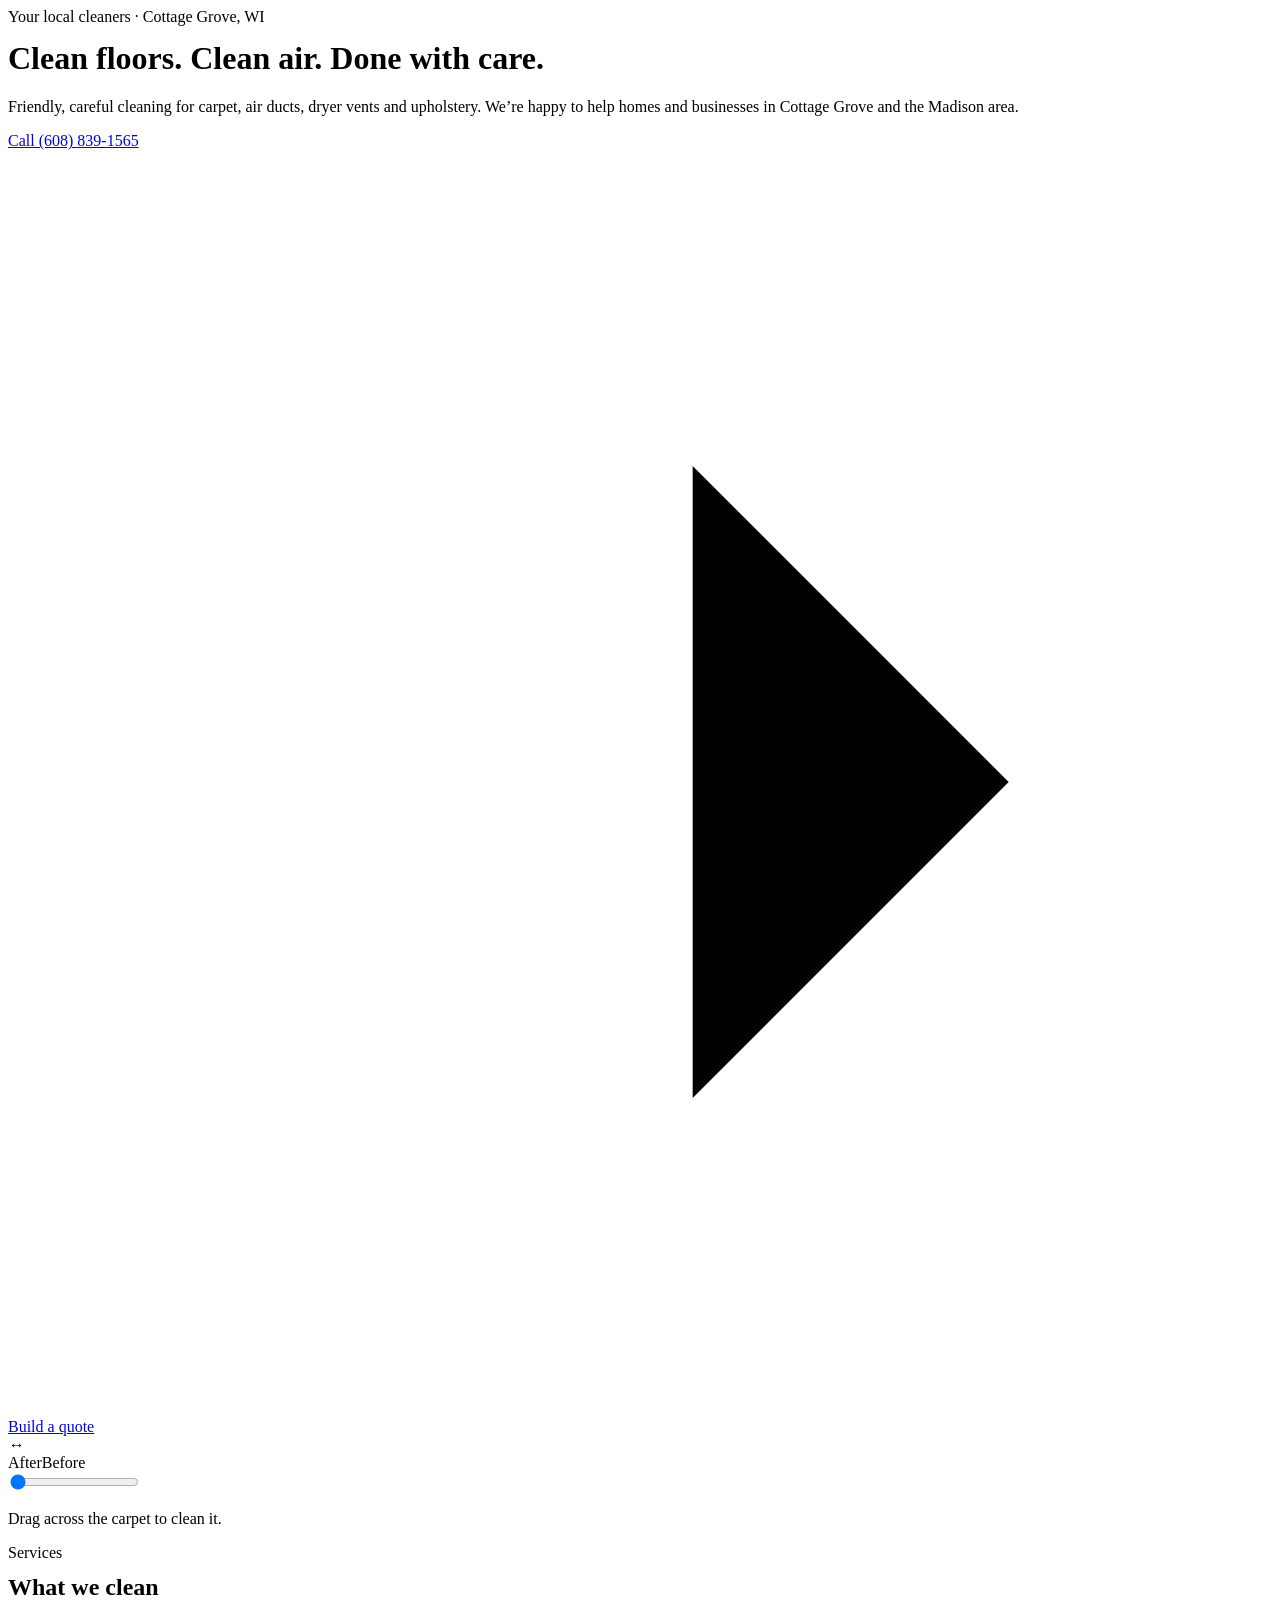
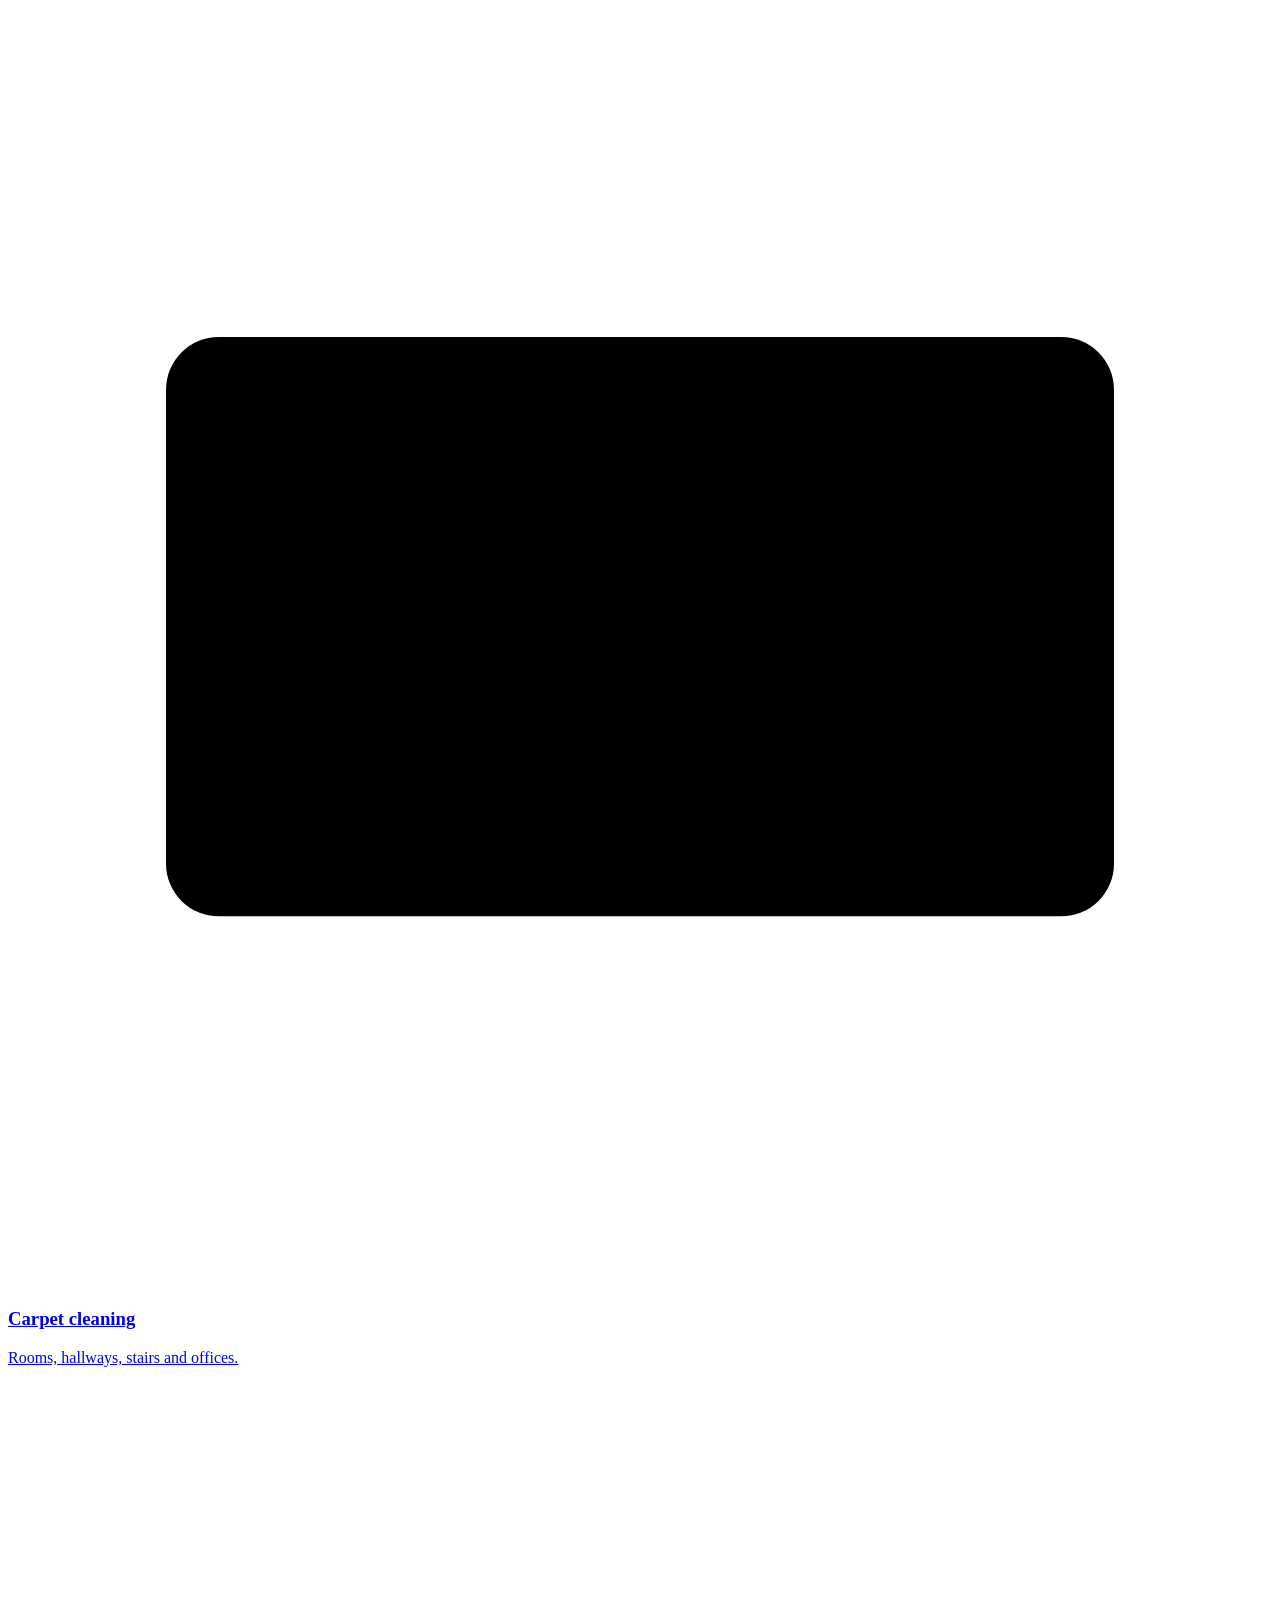
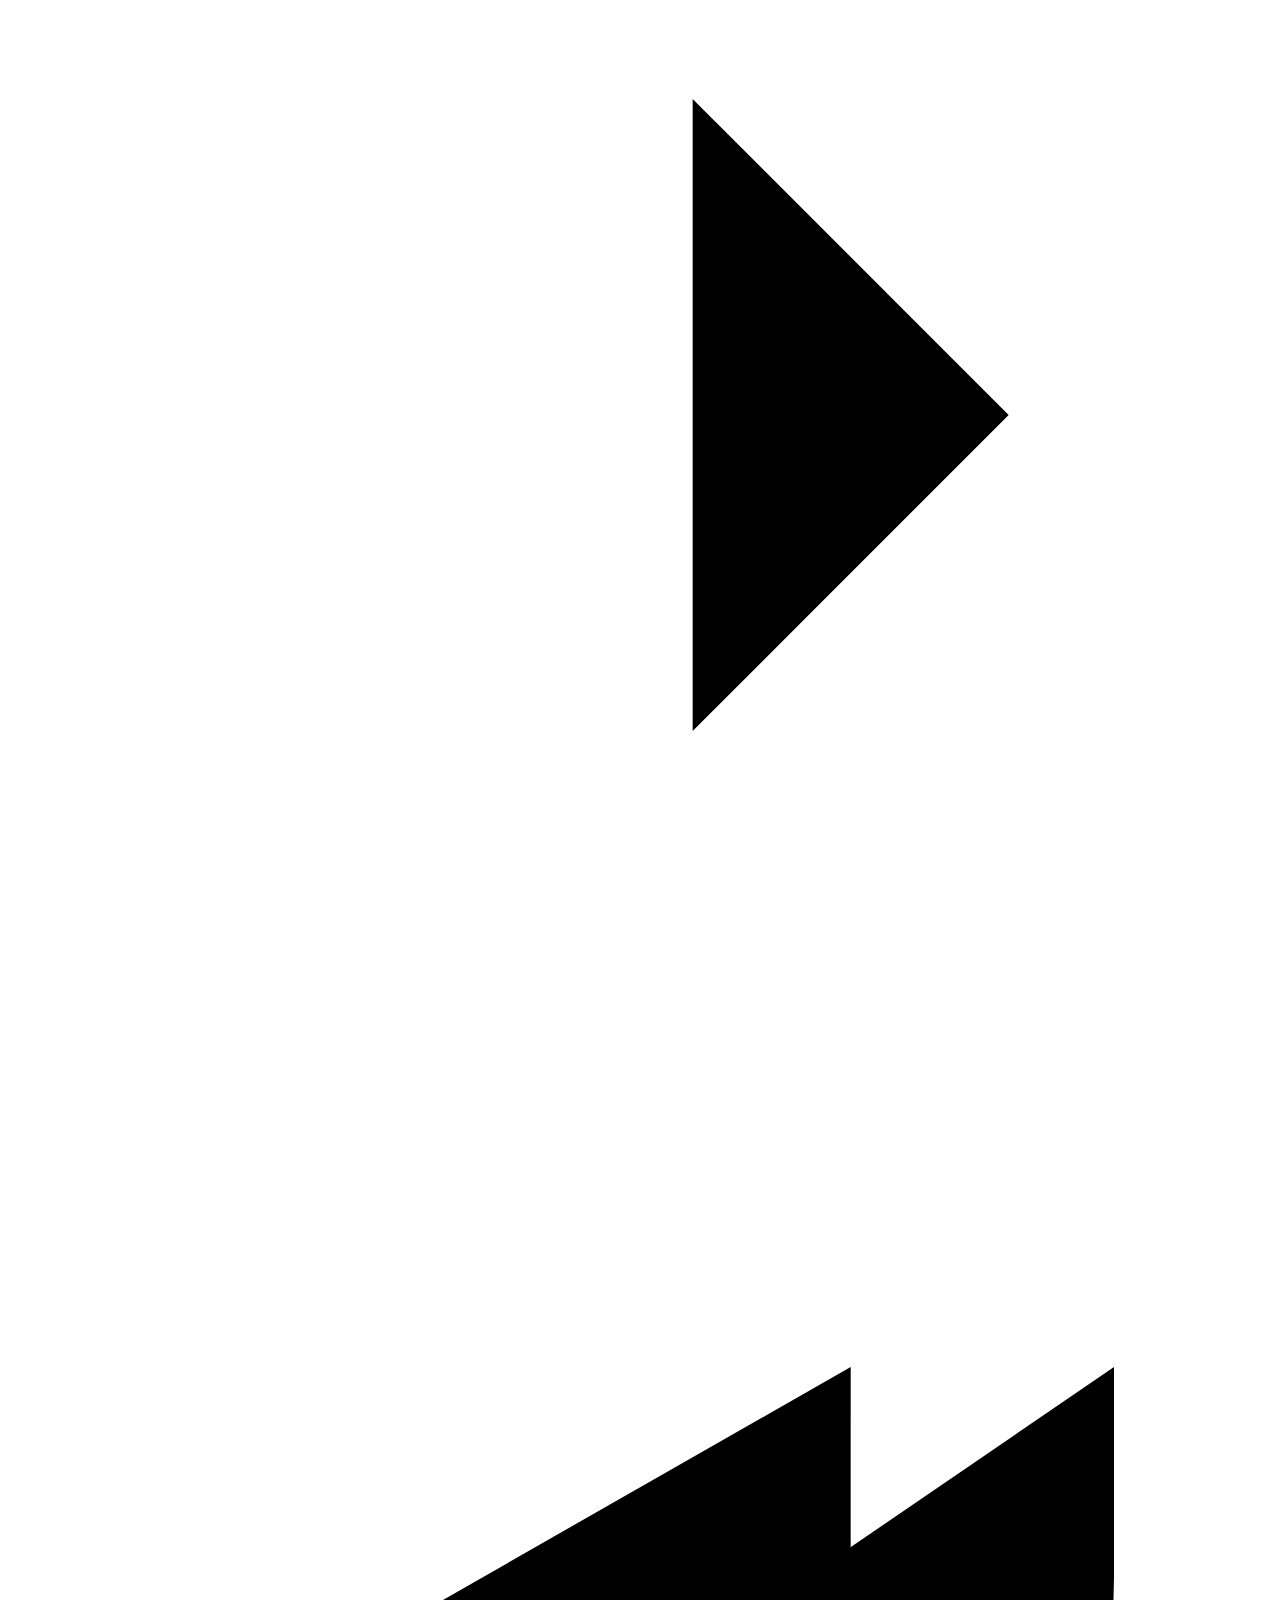
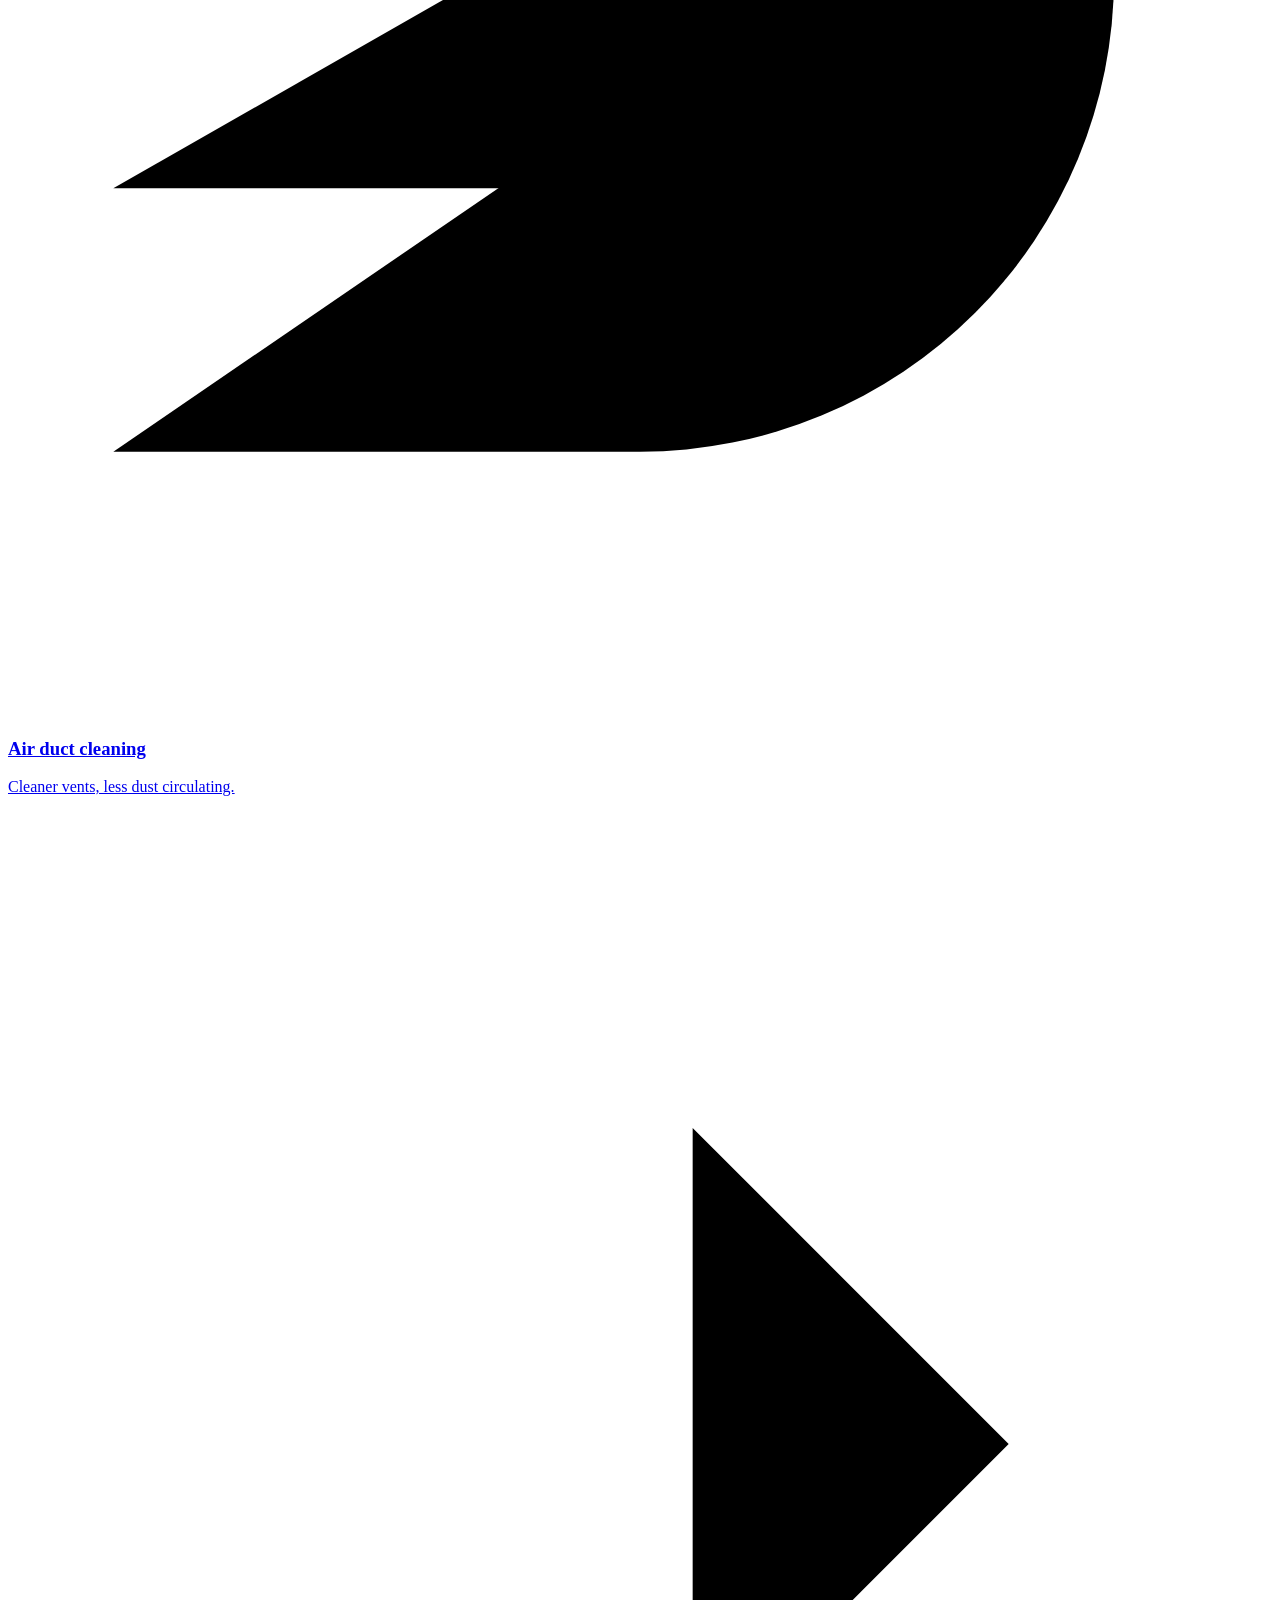
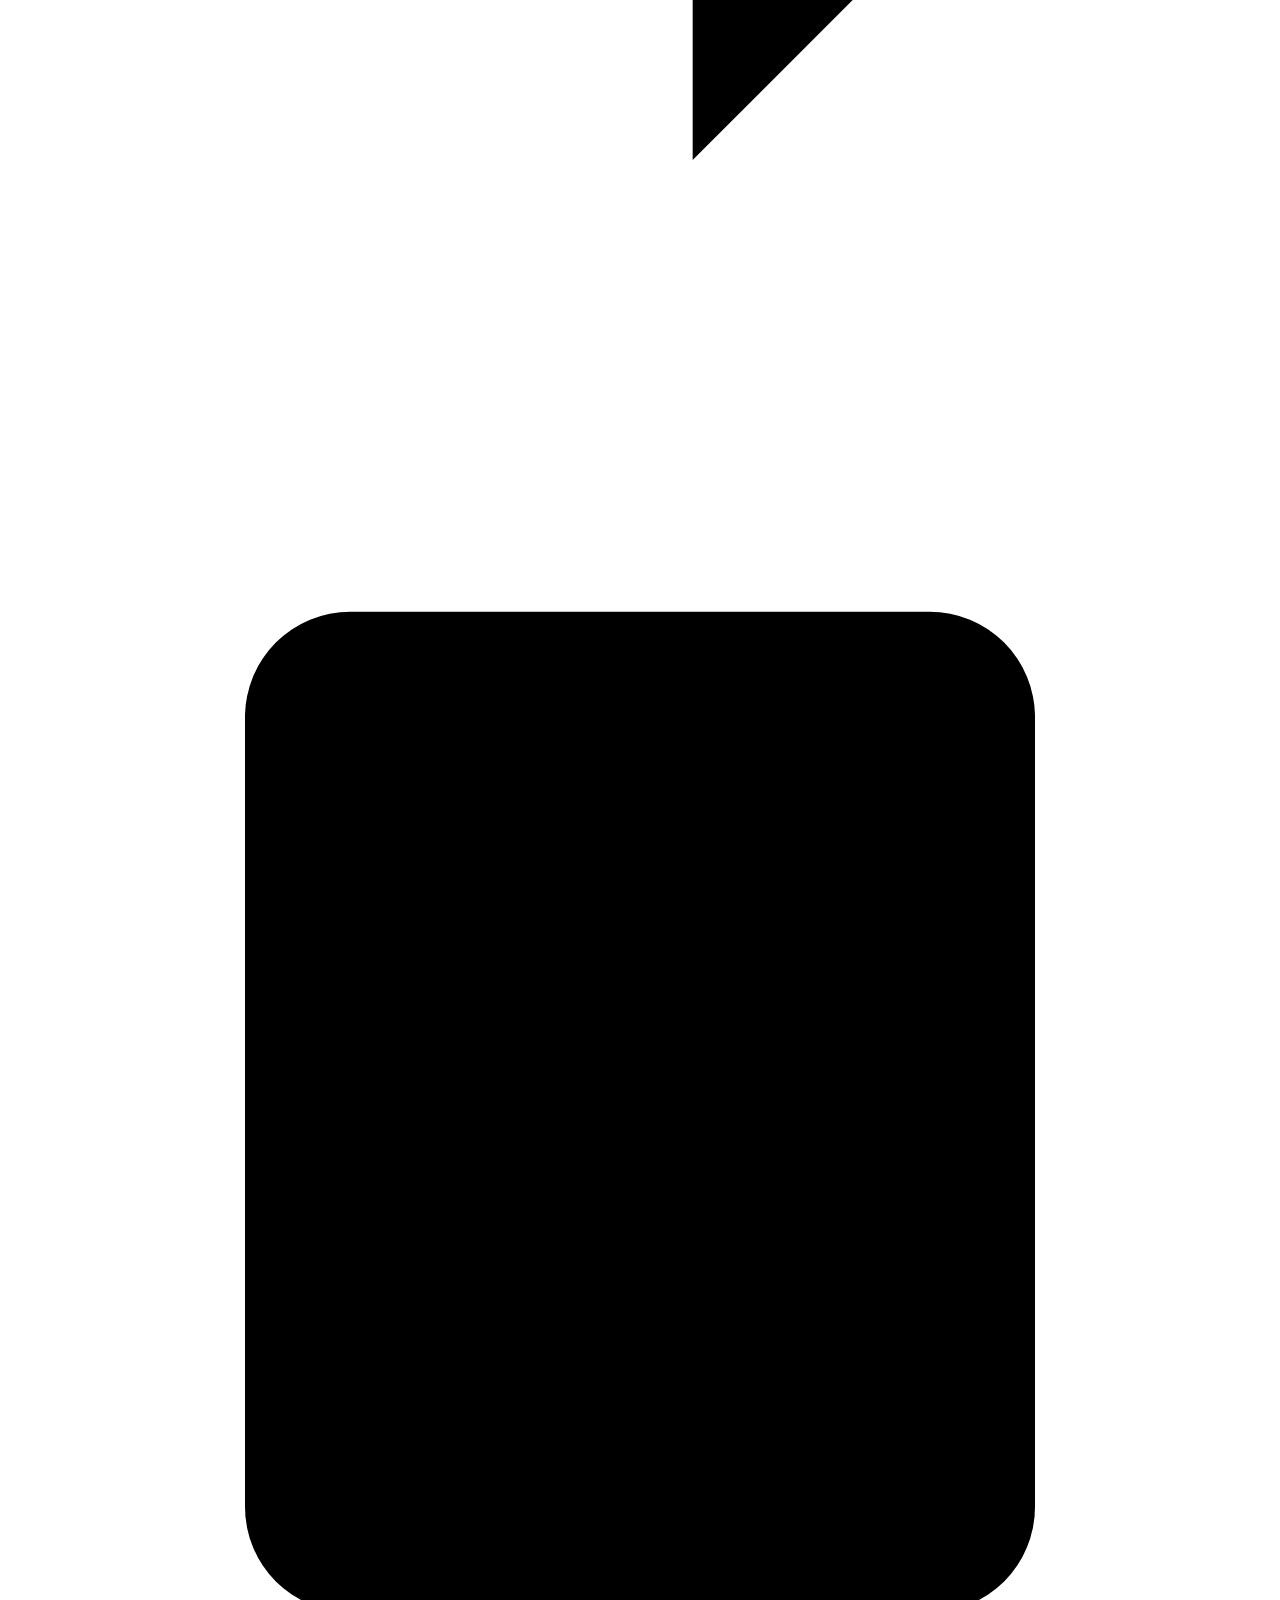
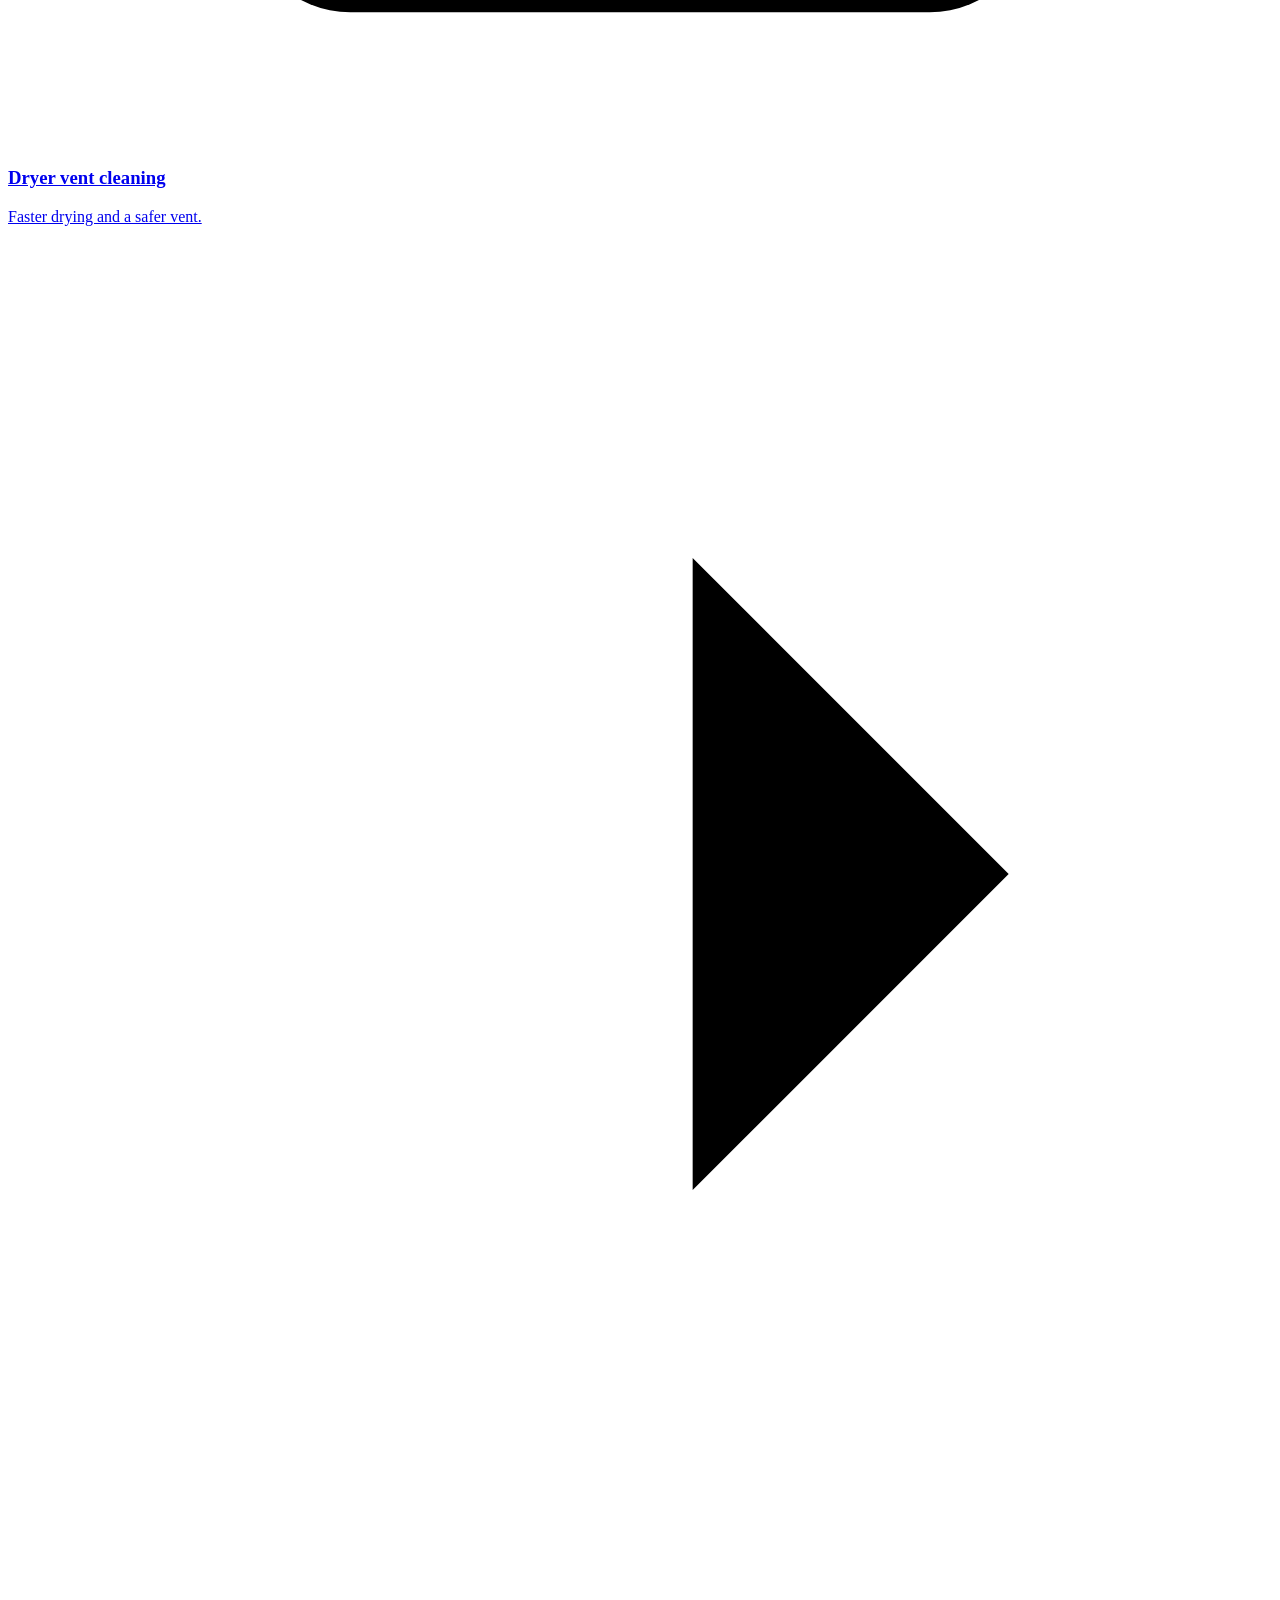
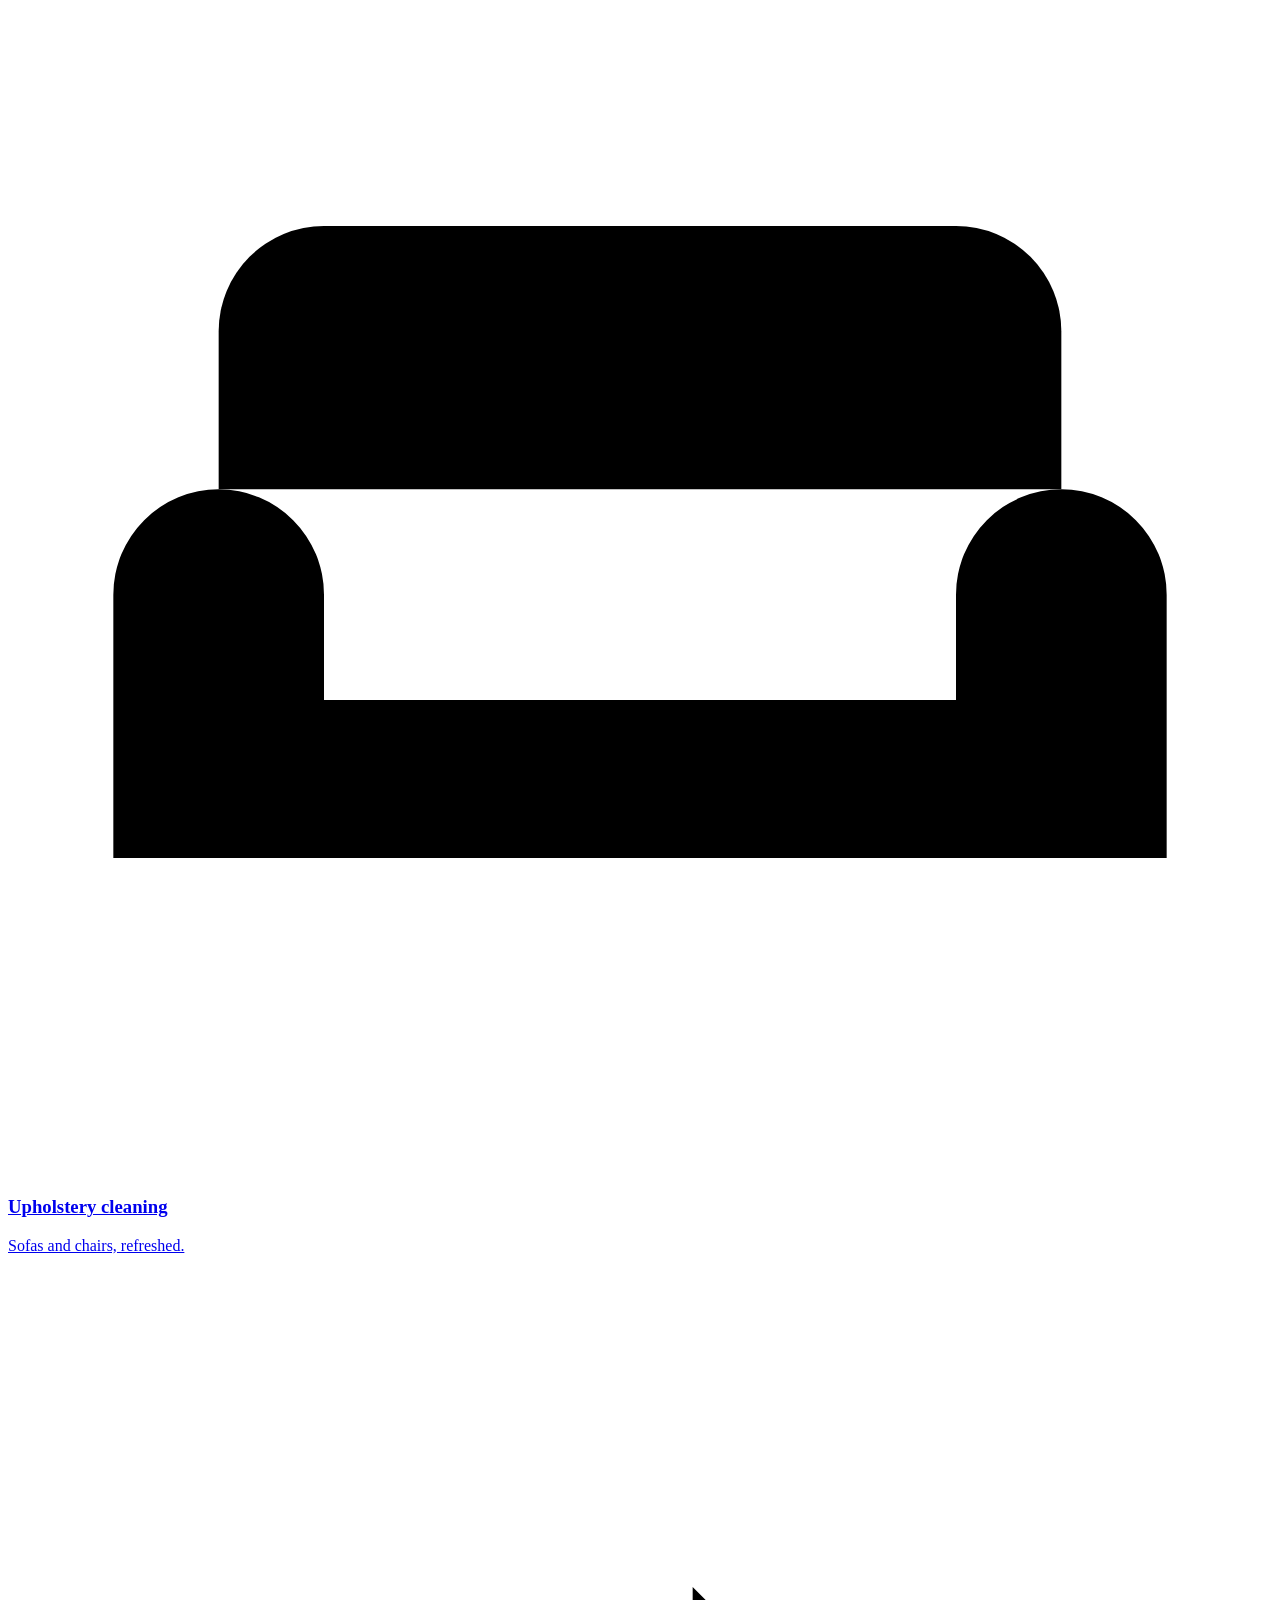
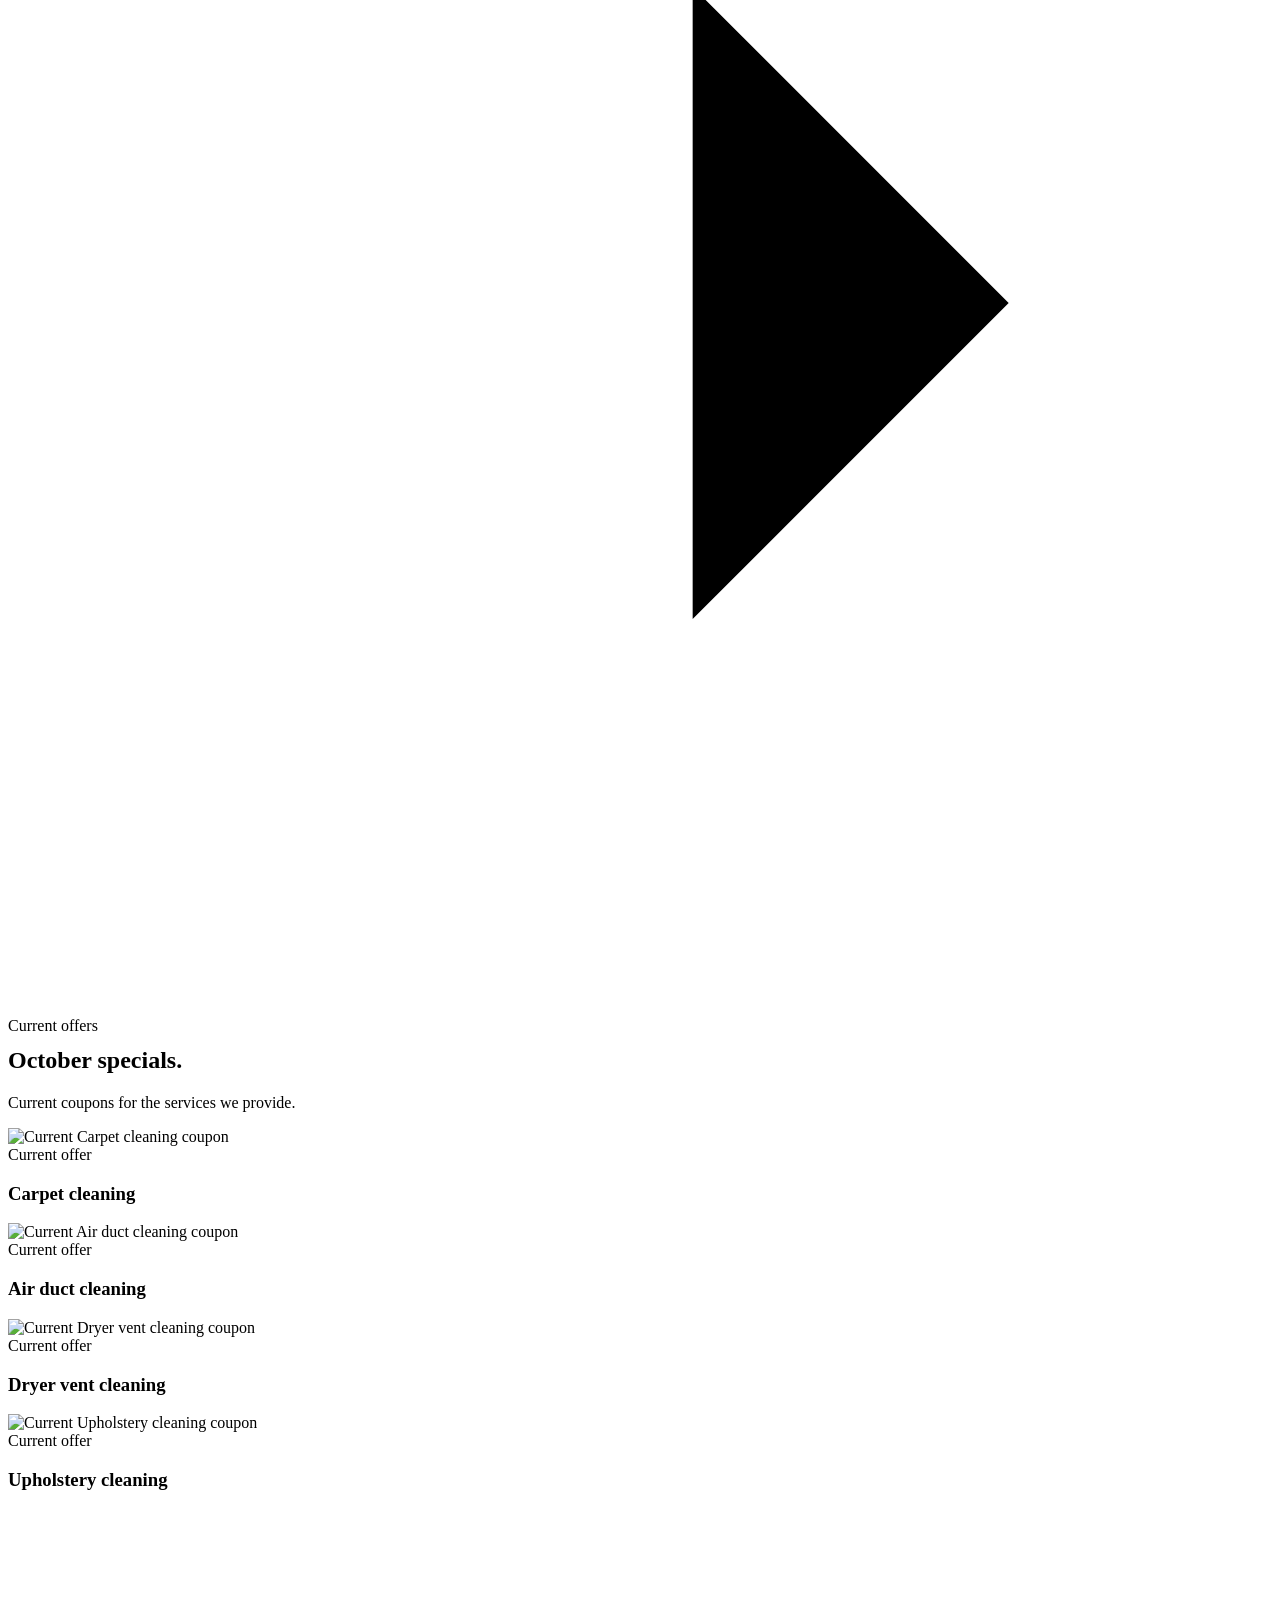
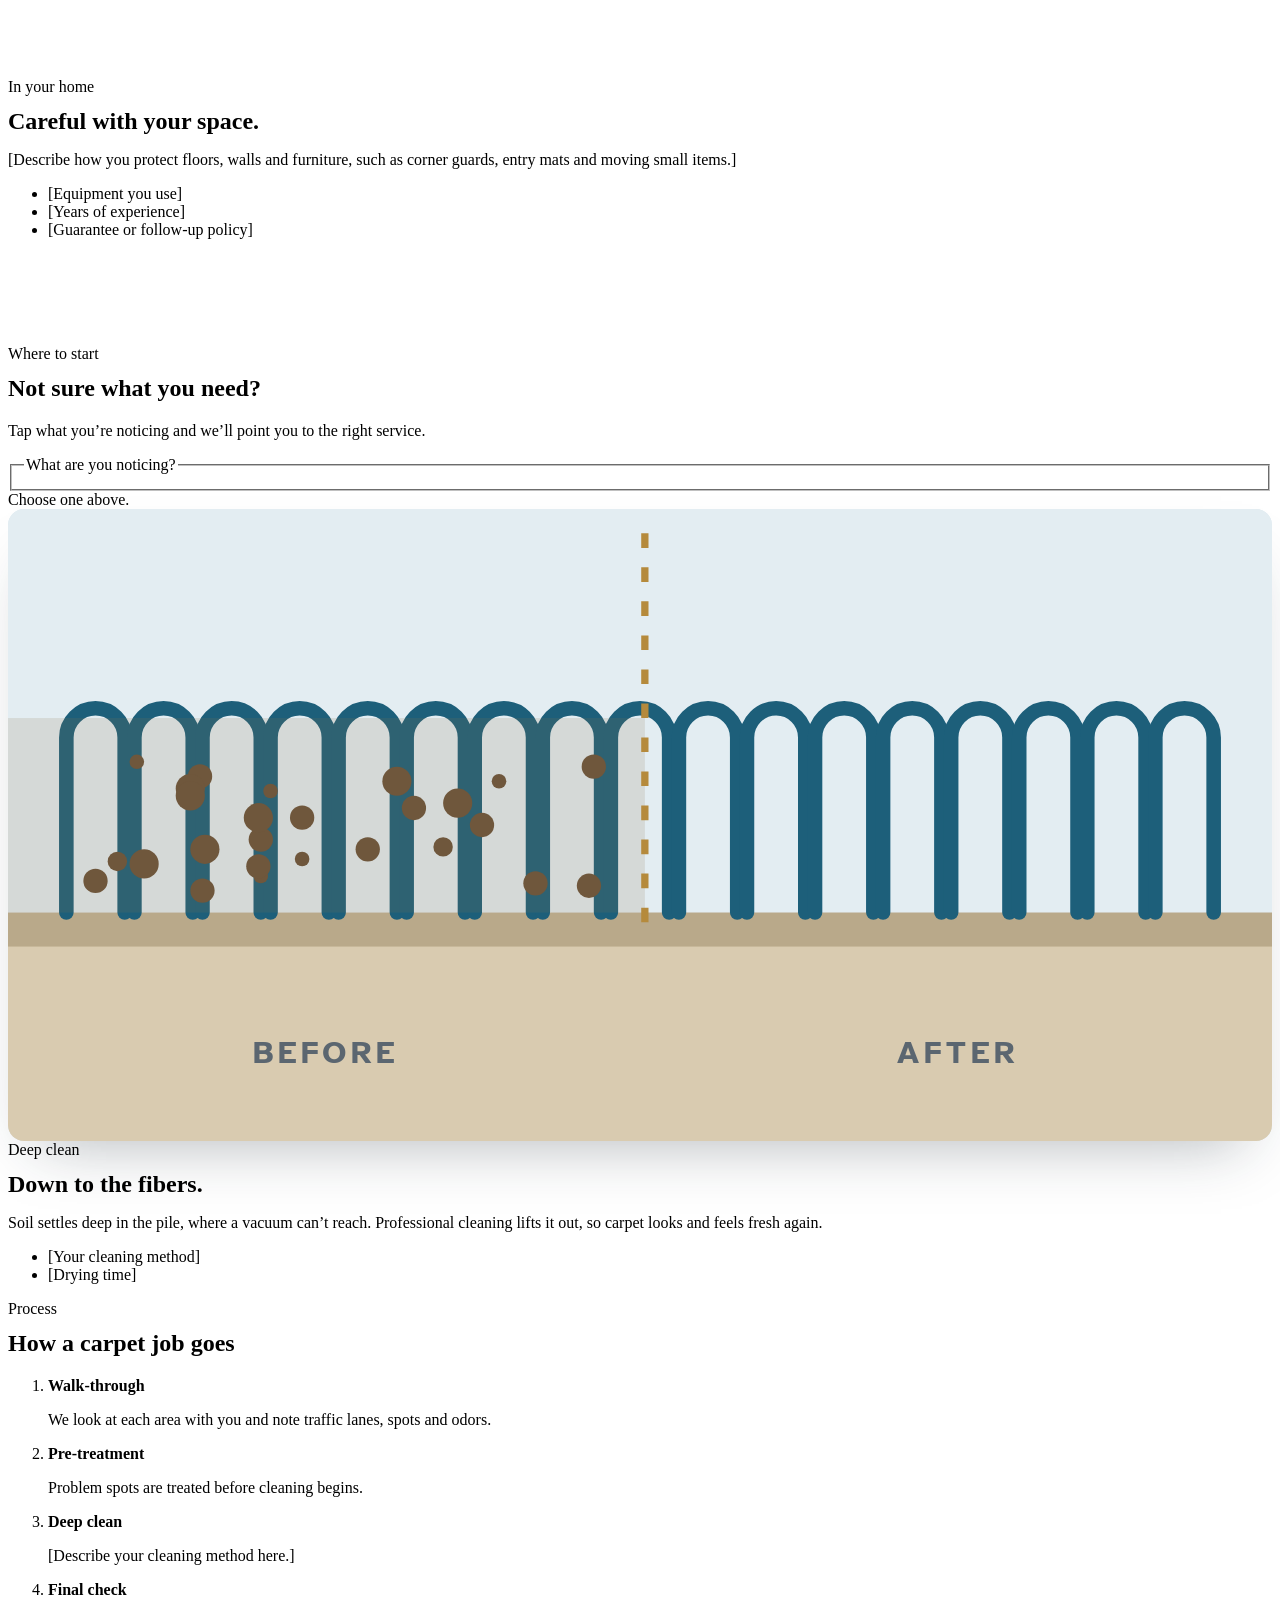
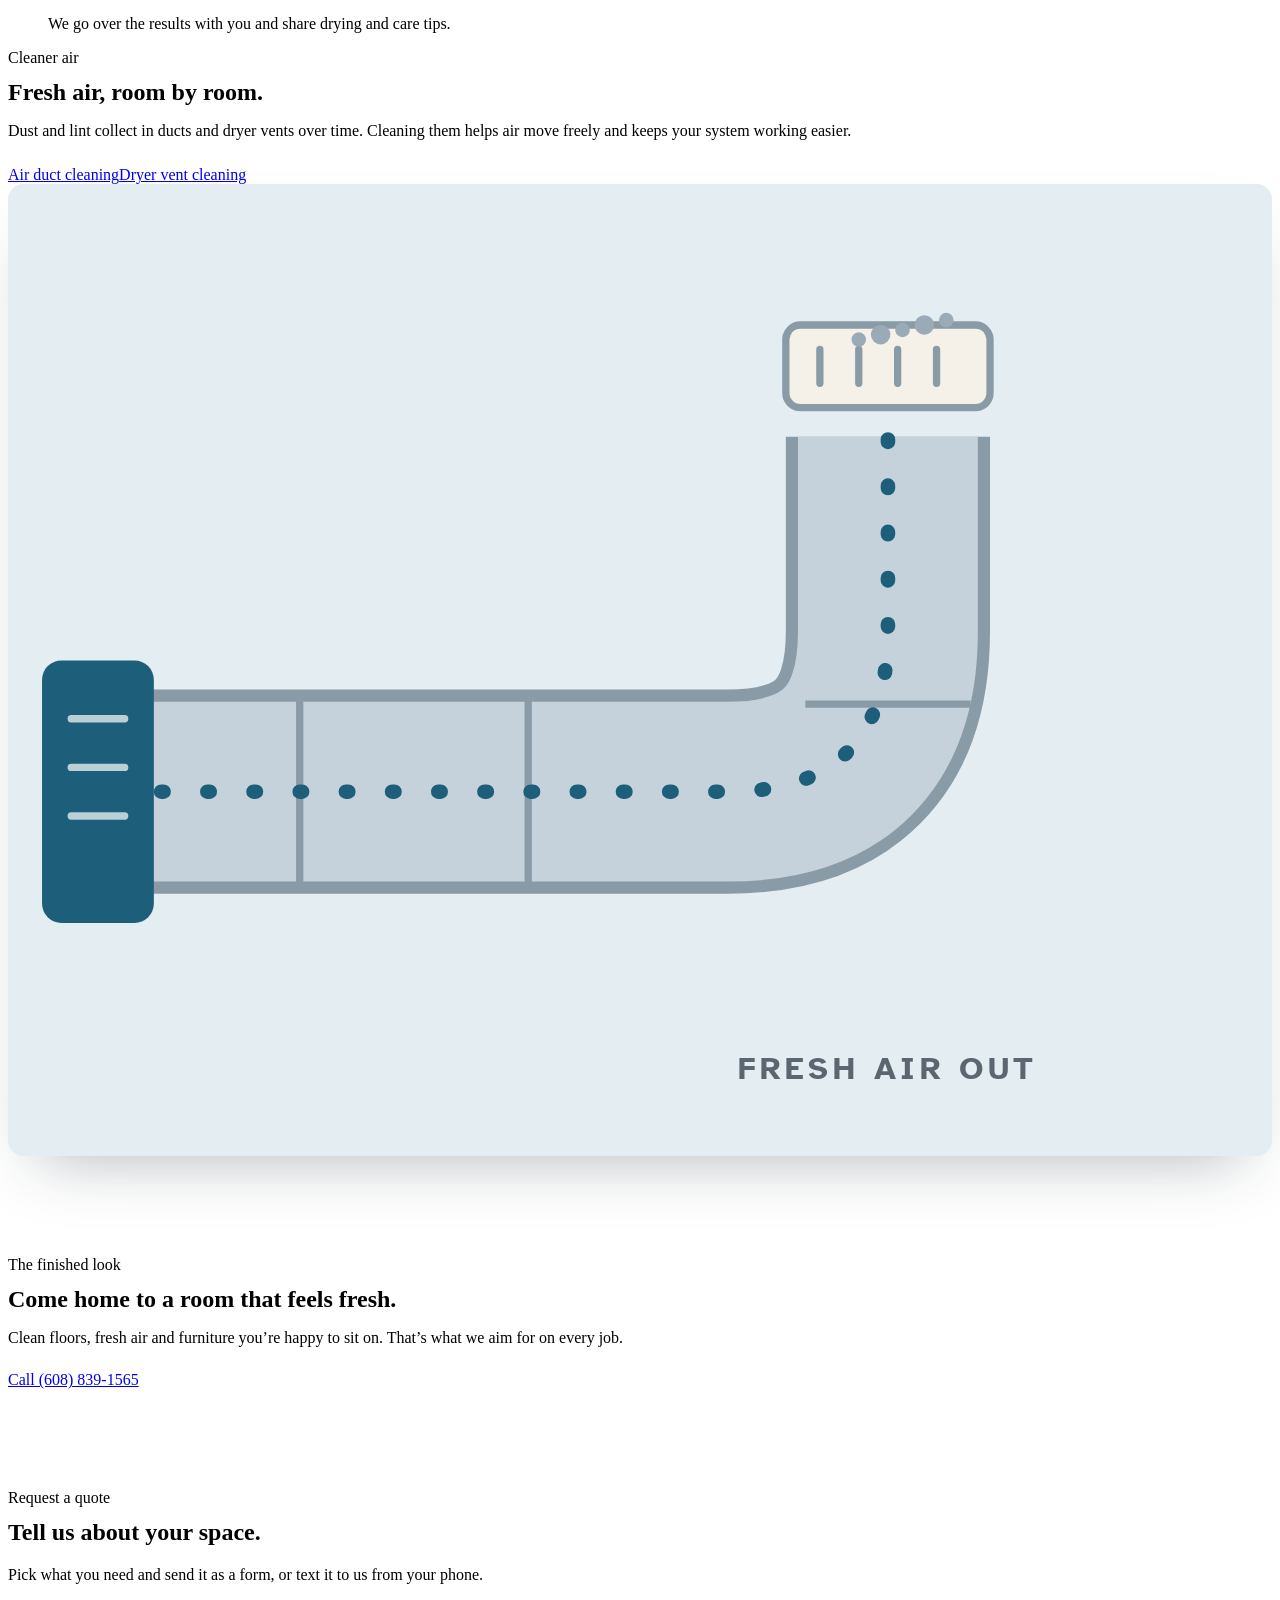
==== commit 833490be: "Rebuild Claude site source with October coupon section" ====
--- a/preferred-carpet-cleaning/index.html
+++ b/preferred-carpet-cleaning/index.html
@@ -1,153 +1 @@
-<!doctype html>
-<html lang="en">
-<head>
-<meta charset="utf-8">
-<meta name="viewport" content="width=device-width,initial-scale=1">
-<meta name="description" content="Preferred Carpet Cleaning in Cottage Grove, Wisconsin. Carpet and upholstery cleaning. Call (608) 839-1565.">
-<title>Preferred Carpet Cleaning | Cottage Grove, WI</title>
-<style>
-:root{
-  --blue:#173b59;--blue2:#245879;--sky:#dceaf0;--rust:#b6502b;--gold:#d59b45;
-  --cream:#f7f1e7;--paper:#fffdf8;--ink:#25313a;--muted:#65717a;--line:#d8d3ca;
-  --shadow:0 14px 35px rgba(23,59,89,.11);--radius:18px
-}
-*{box-sizing:border-box}html{scroll-behavior:smooth}
-body{margin:0;background:var(--cream);color:var(--ink);font:16px/1.65 Arial,Helvetica,sans-serif}
-a{color:inherit;text-decoration:none}img{display:block;width:100%;max-width:100%}
-.container{width:min(1140px,calc(100% - 36px));margin:auto}
-h1,h2,h3{font-family:Georgia,"Times New Roman",serif;line-height:1.12;margin:0 0 17px}
-h1{font-size:clamp(3rem,6vw,5.7rem);letter-spacing:-.05em}h2{font-size:clamp(2.1rem,4vw,3.7rem);letter-spacing:-.04em}h3{font-size:1.35rem}
-p{margin:0 0 17px}.eyebrow{font-size:.73rem;font-weight:900;letter-spacing:.15em;text-transform:uppercase;color:var(--rust)}
-.top{background:var(--blue);color:#fff}.top .inner{min-height:42px;display:flex;justify-content:space-between;align-items:center;font-size:.85rem}.top a{font-weight:800;color:#fff}
-.nav{position:sticky;top:0;z-index:30;background:rgba(247,241,231,.97);border-bottom:1px solid var(--line);backdrop-filter:blur(10px)}
-.nav-inner{height:76px;display:flex;align-items:center;justify-content:space-between}
-.brand{display:flex;align-items:center;gap:12px}.brand-icon{width:45px;height:45px;display:grid;place-items:center;background:var(--rust);border-radius:50%;color:#fff;font-size:23px}
-.brand strong{display:block;font:700 1.08rem Georgia,serif}.brand span{font-size:.68rem;letter-spacing:.1em;text-transform:uppercase;color:var(--muted)}
-.links{display:flex;align-items:center;gap:27px;font-weight:800;font-size:.91rem}.links a:hover{color:var(--rust)}
-.call{background:var(--rust);color:#fff!important;border-radius:6px;padding:11px 16px}
-.menu{display:none;width:44px;height:44px;border:1px solid var(--line);border-radius:9px;background:none;color:var(--blue);font-size:1.35rem}
-
-.hero{background:var(--paper);padding:74px 0 82px;border-bottom:1px solid var(--line)}
-.hero-grid{display:grid;grid-template-columns:1.02fr .98fr;gap:65px;align-items:center}
-.hero h1{color:var(--blue)}.hero p{font-size:1.14rem;color:var(--muted);max-width:650px}
-.hero-actions{display:flex;gap:12px;flex-wrap:wrap;margin:28px 0}
-.btn{display:inline-flex;align-items:center;justify-content:center;border:0;padding:13px 20px;font:800 .95rem Arial;border-radius:7px;cursor:pointer}
-.btn-blue{background:var(--blue);color:#fff}.btn-rust{background:var(--rust);color:#fff}.btn-outline{border:1px solid var(--blue);color:var(--blue);background:transparent}
-.quick{display:flex;gap:25px;flex-wrap:wrap;color:var(--muted);font-size:.86rem}.quick strong{display:block;color:var(--ink)}
-.hero-photo{position:relative;border-radius:10px;overflow:hidden;background:var(--sky);box-shadow:var(--shadow)}
-.hero-photo img{height:500px;object-fit:cover}.photo-caption{position:absolute;left:0;bottom:0;right:0;padding:35px 22px 18px;background:linear-gradient(transparent,rgba(23,59,89,.86));color:#fff;font-weight:800}
-.rule{height:5px;background:linear-gradient(90deg,var(--rust) 0 35%,var(--gold) 35% 65%,var(--blue) 65%)}
-
-.section{padding:94px 0}.blue-section{background:var(--blue);color:#fff}.blue-section .eyebrow{color:#e7b76c}.blue-section p{color:#dbe5eb}
-.section-head{display:flex;justify-content:space-between;gap:35px;align-items:end;margin-bottom:40px}.section-head p{max-width:580px;color:var(--muted);margin:0}
-.cards{display:grid;grid-template-columns:repeat(3,1fr);gap:22px}.card{background:var(--paper);border:1px solid var(--line);border-radius:var(--radius);overflow:hidden;box-shadow:0 7px 22px rgba(23,59,89,.06);transition:.22s}.card:hover{transform:translateY(-4px);box-shadow:var(--shadow)}
-.card-img{height:220px;overflow:hidden;background:var(--sky)}.card-img img{height:100%;object-fit:cover}.card-body{padding:24px}.tag{display:inline-block;font-size:.68rem;font-weight:900;letter-spacing:.1em;text-transform:uppercase;color:var(--rust);margin-bottom:8px}.card-body p{color:var(--muted);font-size:.94rem}.card-body a{font-weight:900;color:var(--rust)}
-
-.story{display:grid;grid-template-columns:.8fr 1.2fr;gap:70px;align-items:start}.story-copy{color:var(--muted);font-size:1.05rem}
-.quote{border-left:4px solid var(--gold);padding:18px 22px;background:var(--paper);color:var(--ink);margin-top:25px}.quote strong{color:var(--blue)}
-
-.choice-grid{display:grid;grid-template-columns:.75fr 1.25fr;gap:55px;align-items:start}.choices{display:grid;grid-template-columns:1fr 1fr;gap:10px}.choice{padding:16px;background:#fff;border:1px solid #d2e0e6;border-radius:8px;text-align:left;cursor:pointer;color:var(--blue);font:800 .94rem Arial}.choice:hover,.choice.active{background:var(--rust);border-color:var(--rust);color:#fff}.choice-panel{background:var(--paper);color:var(--ink);border-radius:10px;padding:30px;min-height:220px;box-shadow:var(--shadow)}.choice-panel h3{color:var(--blue)}.choice-panel p{color:var(--muted)}
-
-.process{display:grid;grid-template-columns:1fr 1fr;gap:65px}.steps{display:grid;grid-template-columns:1fr 1fr;gap:14px}.step{background:var(--paper);border:1px solid var(--line);padding:23px;border-radius:12px}.num{color:var(--rust);font:bold 1.9rem Georgia,serif}.step h3{margin:8px 0}.step p{color:var(--muted);font-size:.91rem;margin:0}
-.process-photo{border-radius:12px;overflow:hidden;box-shadow:var(--shadow)}.process-photo img{height:410px;object-fit:cover}
-
-.faq{max-width:900px;margin:auto}.faq-row{border-top:1px solid var(--line)}.faq-q{width:100%;border:0;background:none;padding:19px 0;text-align:left;display:flex;justify-content:space-between;gap:20px;font:700 1.08rem Georgia,serif;color:var(--ink);cursor:pointer}.faq-q span{font-family:Arial;color:var(--rust)}.faq-a{display:none;color:var(--muted);padding:0 35px 19px 0}.faq-row.open .faq-a{display:block}
-
-.contact{background:var(--sky)}.contact-grid{display:grid;grid-template-columns:.8fr 1.2fr;gap:55px}
-.contact-info{margin-top:28px}.contact-line{display:flex;gap:14px;padding:13px 0;border-bottom:1px solid rgba(23,59,89,.15)}.contact-line strong{display:block;color:var(--blue)}.contact-line span{color:var(--muted)}
-form{background:var(--paper);padding:30px;border:1px solid #c8d7de;border-radius:var(--radius);box-shadow:var(--shadow)}.row{display:grid;grid-template-columns:1fr 1fr;gap:13px}.field{margin-bottom:15px}
-label{display:block;font-size:.7rem;font-weight:900;text-transform:uppercase;letter-spacing:.1em;color:#5d6970;margin-bottom:6px}
-input,textarea,select{width:100%;padding:12px 13px;border:1px solid #c9d0d3;border-radius:7px;background:#fff;color:var(--ink);font:inherit;outline:none}input:focus,textarea:focus,select:focus{border-color:var(--blue);box-shadow:0 0 0 3px rgba(23,59,89,.1)}textarea{min-height:130px;resize:vertical}
-.form-help{background:#f3eadc;border-left:3px solid var(--gold);padding:11px 13px;color:var(--muted);font-size:.84rem;margin-bottom:13px}.form-foot{display:flex;justify-content:space-between;align-items:center;gap:15px}.form-foot small{color:var(--muted)}.status{min-height:24px;margin-top:11px;font-size:.88rem}.success{color:#28714b;font-weight:800}.error{color:#a43c24;font-weight:800}
-
-.footer{background:#102b42;color:#ccd9e1;padding:32px 0}.footer-inner{display:flex;justify-content:space-between;gap:20px}.footer strong{font:700 1.1rem Georgia,serif;color:#fff}
-.reveal{opacity:0;transform:translateY(12px);transition:.6s ease}.reveal.show{opacity:1;transform:none}
-@media(max-width:850px){.container{width:min(100% - 30px,1140px)}.top .hours{display:none}.links{display:none;position:absolute;left:0;right:0;top:76px;background:var(--cream);border-bottom:1px solid var(--line);padding:8px 15px 15px;flex-direction:column;align-items:stretch;gap:0;box-shadow:0 15px 25px rgba(0,0,0,.1)}.links.open{display:flex}.links a{padding:12px 7px}.links .call{text-align:center;margin-top:5px}.menu{display:block}.hero{padding:55px 0 65px}.hero-grid,.story,.choice-grid,.process,.contact-grid{grid-template-columns:1fr;gap:38px}.hero-photo img{height:370px}.section{padding:72px 0}.cards{grid-template-columns:1fr}.section-head{display:block}.section-head p{margin-top:12px}.process-photo img{height:330px}}
-@media(max-width:560px){h1{font-size:2.8rem}.hero-actions .btn{width:100%}.steps,.choices,.row{grid-template-columns:1fr}.form-foot{align-items:stretch;flex-direction:column}.form-foot .btn{width:100%}}
-</style>
-</head>
-<body>
-<div class="top"><div class="container inner"><div>Preferred Carpet Cleaning · Cottage Grove, Wisconsin</div><div class="hours"><a href="tel:+16088391565">(608) 839-1565</a> · Call for current availability</div></div></div>
-<header class="nav"><div class="container nav-inner">
-<a class="brand" href="#top"><div class="brand-icon" aria-hidden="true">⌁</div><div><strong>Preferred Carpet Cleaning</strong><span>Cottage Grove, Wisconsin</span></div></a>
-<nav class="links" id="links"><a href="#services">Services</a><a href="#approach">How It Works</a><a href="#questions">Questions</a><a href="#contact">Contact</a><a class="call" href="tel:+16088391565">Call (608) 839-1565</a></nav>
-<button class="menu" onclick="toggleMenu(this)" aria-expanded="false" aria-label="Open menu">☰</button>
-</div></header>
-<div class="rule"></div>
-
-<main id="top">
-<section class="hero"><div class="container hero-grid">
-<div class="reveal"><div class="eyebrow">Carpet & upholstery cleaning</div><h1>A good cleaning can change a room.</h1><p>Preferred Carpet Cleaning serves Cottage Grove. If the carpet is looking tired, the sofa needs attention, or you're dealing with a stubborn spot, start with a conversation about the job.</p><div class="hero-actions"><a class="btn btn-blue" href="tel:+16088391565">Call (608) 839-1565</a><a class="btn btn-outline" href="#contact">Send a message</a></div><div class="quick"><div><strong>Cottage Grove</strong><span>Local business</span></div><div><strong>Carpet</strong><span>Cleaning service</span></div><div><strong>Upholstery</strong><span>Ask about fabric care</span></div></div></div>
-<div class="hero-photo reveal"><img src="https://images.unsplash.com/photo-1558618666-fcd25c85cd64?auto=format&fit=crop&w=1200&q=88" alt="Clean carpet in a comfortable home"><div class="photo-caption">Clean carpet. A more comfortable room.</div></div>
-</div></section>
-
-<section class="section" id="services"><div class="container">
-<div class="section-head reveal"><div><div class="eyebrow">Services</div><h2>Start with the thing that's bothering you.</h2></div><p>Public listings identify Preferred Carpet Cleaning in Cottage Grove for carpet and upholstery cleaning. Rather than filling the page with made-up promises, this site keeps the services clear and gives people an easy way to ask about their specific situation.</p></div>
-<div class="cards">
-<article class="card reveal"><div class="card-img"><img src="https://images.unsplash.com/photo-1583845112203-454c3f5d2f5a?auto=format&fit=crop&w=1000&q=88" alt="Clean wall-to-wall carpet in a living room"></div><div class="card-body"><span class="tag">Carpet</span><h3>Carpet Cleaning</h3><p>Living rooms, bedrooms, hallways, offices and other carpeted areas that need more than a regular vacuum.</p><a href="#contact">Ask about carpet →</a></div></article>
-<article class="card reveal"><div class="card-img"><img src="https://images.unsplash.com/photo-1555041469-a586c61ea9bc?auto=format&fit=crop&w=1000&q=88" alt="Upholstered sofa fabric"></div><div class="card-body"><span class="tag">Furniture</span><h3>Upholstery Cleaning</h3><p>Furniture and fabric can collect everyday dirt and wear. Ask before cleaning if you're unsure what your material needs.</p><a href="#contact">Ask about upholstery →</a></div></article>
-<article class="card reveal"><div class="card-img"><img src="https://images.unsplash.com/photo-1600166898405-da9535204843?auto=format&fit=crop&w=1000&q=88" alt="Area rug in a home"></div><div class="card-body"><span class="tag">Rugs & fabric</span><h3>Specialty Questions</h3><p>Have a rug, unusual fabric or difficult spot? Describe it first and ask what kind of care is appropriate.</p><a href="#contact">Ask a question →</a></div></article>
-</div></div></section>
-
-<section class="section blue-section"><div class="container story">
-<div class="reveal"><div class="eyebrow">No sales-pitch nonsense</div><h2>Tell them what you're looking at.</h2></div>
-<div class="reveal"><p>Carpet isn't just carpet. A stain, a delicate fabric and a whole room of traffic aren't necessarily handled the same way. That's why the useful first step is a quick conversation about the job.</p><div class="quote"><strong>What helps:</strong><br>Tell them how many rooms or pieces need attention, what caused any stains, how old the problem is, and whether you've already tried a product.</div></div>
-</div></section>
-
-<section class="section" id="approach"><div class="container choice-grid">
-<div class="reveal"><div class="eyebrow">A useful little tool</div><h2>What are you trying to clean?</h2><p style="color:var(--muted)">Pick one. The page will give you a sensible place to start.</p><div class="choices"><button class="choice active" data-key="carpet">Carpet</button><button class="choice" data-key="stain">A stain</button><button class="choice" data-key="furniture">Furniture</button><button class="choice" data-key="rug">A rug</button><button class="choice" data-key="business">A business</button><button class="choice" data-key="other">Something else</button></div></div>
-<div class="choice-panel reveal" id="choicePanel"><div class="eyebrow">Carpet</div><h3>Tell them which areas need attention.</h3><p>Include the number of rooms, approximate size, and whether there are stains, pets, heavy traffic or anything else they should know.</p><a class="btn btn-rust" href="#contact">Send those details</a></div>
-</div></section>
-
-<section class="section" style="background:#efe5d7"><div class="container process">
-<div class="reveal"><div class="eyebrow">How it works</div><h2>Keep it simple.</h2><p style="color:var(--muted)">The website is designed to get someone from “I need this cleaned” to “I know who to call” without making them read a novel.</p><div class="process-photo"><img src="https://images.unsplash.com/photo-1527515637462-cff94eecc1ac?auto=format&fit=crop&w=1200&q=88" alt="Professional cleaning equipment in use"></div></div>
-<div class="steps"><div class="step reveal"><div class="num">01</div><h3>Reach out.</h3><p>Call or send the form with the basic details.</p></div><div class="step reveal"><div class="num">02</div><h3>Describe the job.</h3><p>Rooms, furniture, stains, material and location.</p></div><div class="step reveal"><div class="num">03</div><h3>Ask your questions.</h3><p>Find out what service makes sense and discuss availability.</p></div><div class="step reveal"><div class="num">04</div><h3>Schedule it.</h3><p>Once you've got the details, set up a time that works.</p></div></div>
-</div></section>
-
-<section class="section" id="questions"><div class="container faq">
-<div style="text-align:center;margin-bottom:32px" class="reveal"><div class="eyebrow">Questions</div><h2>Things people usually want to know.</h2></div>
-<div class="faq-row open reveal"><button class="faq-q">Do you clean residential carpet?<span>−</span></button><div class="faq-a">Preferred Carpet Cleaning is publicly listed as a carpet-cleaning business in Cottage Grove. Call (608) 839-1565 to discuss your home and the areas you want cleaned.</div></div>
-<div class="faq-row reveal"><button class="faq-q">Can I ask about commercial carpet cleaning?<span>+</span></button><div class="faq-a">Yes, you can ask about a commercial job. Give them the property type, approximate size, rooms or carpeted areas, and preferred scheduling needs.</div></div>
-<div class="faq-row reveal"><button class="faq-q">What should I do about a difficult stain?<span>+</span></button><div class="faq-a">Describe what caused it, how long it has been there, and whether you've already tried a cleaning product. Don't assume a stain can or cannot be removed before asking.</div></div>
-<div class="faq-row reveal"><button class="faq-q">Where is Preferred Carpet Cleaning located?<span>+</span></button><div class="faq-a">Public business listings give the address as 360 Progress Dr #205, Cottage Grove, WI 53527. Call before visiting to confirm current details.</div></div>
-<div class="faq-row reveal"><button class="faq-q">What is the phone number?<span>+</span></button><div class="faq-a"><a style="color:var(--rust);font-weight:900" href="tel:+16088391565">(608) 839-1565</a>. Calling is the quickest way to ask about availability.</div></div>
-</div></section>
-
-<section class="section contact" id="contact"><div class="container contact-grid">
-<div class="reveal"><div class="eyebrow">Contact</div><h2>Tell them what you need cleaned.</h2><p style="color:var(--muted)">Use the form if you want to explain the job before calling. It stays on the page and sends the message without opening another email app.</p>
-<div class="contact-info"><div class="contact-line"><div>☎</div><div><strong>Phone</strong><span><a href="tel:+16088391565">(608) 839-1565</a></span></div></div><div class="contact-line"><div>⌂</div><div><strong>Address</strong><span>360 Progress Dr #205<br>Cottage Grove, WI 53527</span></div></div><div class="contact-line"><div>◷</div><div><strong>Hours</strong><span>Public listings have shown Mon–Sat, 8 AM–6 PM; call to confirm current hours.</span></div></div><div class="contact-line"><div>▣</div><div><strong>Service area</strong><span>Cottage Grove and nearby communities — confirm your location when contacting them.</span></div></div></div></div>
-<form class="reveal" id="contactForm" action="https://formsubmit.co/ajax/madisondesignprojects@gmail.com" method="POST">
-<input type="hidden" name="_subject" value="Preferred Carpet Cleaning website inquiry"><input type="hidden" name="_template" value="table"><input type="hidden" name="_captcha" value="false"><input type="text" name="_honey" style="display:none" tabindex="-1">
-<div class="row"><div class="field"><label for="name">Name</label><input id="name" name="name" required placeholder="Your name"></div><div class="field"><label for="phone">Phone</label><input id="phone" name="phone" placeholder="(608) 555-1234"></div></div>
-<div class="field"><label for="email">Email</label><input id="email" type="email" name="email" required placeholder="you@example.com"></div>
-<div class="row"><div class="field"><label for="service">Service</label><select id="service" name="service"><option>Carpet cleaning</option><option>Stain question</option><option>Upholstery cleaning</option><option>Rug / fabric question</option><option>Commercial cleaning</option><option>Other</option></select></div><div class="field"><label for="area">City / area</label><input id="area" name="area" placeholder="Cottage Grove"></div></div>
-<div class="field"><label for="rooms">Rooms / areas</label><input id="rooms" name="rooms" placeholder="Example: 3 rooms + stairs"></div>
-<div class="field"><label for="message">What can we help with?</label><textarea id="message" name="message" required placeholder="Tell us what needs cleaning and anything important about stains, pets, fabric, traffic, etc."></textarea></div>
-<div class="form-help"><strong>For a stain:</strong> tell us what caused it and whether you've already tried a cleaning product.</div>
-<div id="status" class="status" role="status" aria-live="polite"></div><div class="form-foot"><small>No email app will open.</small><button class="btn btn-rust" type="submit">Send message</button></div>
-</form></div></section>
-</main>
-<footer class="footer"><div class="container footer-inner"><div><strong>Preferred Carpet Cleaning</strong><br><small>Cottage Grove, Wisconsin</small></div><div><small>(608) 839-1565 · 360 Progress Dr #205</small></div></div></footer>
-
-<script>
-function toggleMenu(b){const n=document.getElementById('links'),o=n.classList.toggle('open');b.setAttribute('aria-expanded',o);b.textContent=o?'×':'☰'}
-document.querySelectorAll('#links a').forEach(a=>a.onclick=()=>{document.getElementById('links').classList.remove('open');const b=document.querySelector('.menu');b.textContent='☰';b.setAttribute('aria-expanded','false')});
-
-const data={
-carpet:["Carpet","Tell them which rooms need cleaning, roughly how many there are, and whether there are stains, pets, heavy traffic or other concerns.","Send carpet details"],
-stain:["A stain","Explain what caused the stain, how old it is, and whether you've already tried anything on it. That's more useful than simply saying “bad stain.”","Ask about my stain"],
-furniture:["Furniture","Tell them what the furniture is and, if you know it, the fabric or material. Include any spots or odors you want addressed.","Ask about upholstery"],
-rug:["A rug","Give them the rug's size and material if known, plus any stains or damage. Ask before assuming a specialty rug can be cleaned.","Ask about my rug"],
-business:["A business","Include the business type, approximate number of carpeted areas or square footage, and whether you're looking for one-time or recurring service.","Ask about commercial"],
-other:["Something else","That's fine. Explain what you're looking at and what you're hoping to have cleaned. A phone call is often the quickest way to sort it out.","Send a question"]
-};
-document.querySelectorAll('.choice').forEach(b=>b.onclick=()=>{document.querySelectorAll('.choice').forEach(x=>x.classList.remove('active'));b.classList.add('active');const d=data[b.dataset.key];document.getElementById('choicePanel').innerHTML='<div class="eyebrow">'+d[0]+'</div><h3>'+d[1]+'</h3><p>'+d[2]+'</p><a class="btn btn-rust" href="#contact">Contact Preferred Carpet Cleaning</a>'});
-
-document.querySelectorAll('.faq-q').forEach(b=>b.onclick=()=>{const r=b.parentElement;r.classList.toggle('open');b.querySelector('span').textContent=r.classList.contains('open')?'−':'+'});
-
-const form=document.getElementById('contactForm'),status=document.getElementById('status');
-form.onsubmit=async e=>{e.preventDefault();const btn=form.querySelector('button');btn.disabled=true;status.className='status';status.textContent='Sending…';try{const r=await fetch(form.action,{method:'POST',headers:{Accept:'application/json'},body:new FormData(form)});const d=await r.json().catch(()=>({}));if(!r.ok||d.success===false)throw Error();form.reset();status.className='status success';status.textContent='Message sent successfully.'}catch(x){status.className='status error';status.textContent='Could not send right now. Please call (608) 839-1565.'}finally{btn.disabled=false}};
-const io=new IntersectionObserver(es=>es.forEach(e=>{if(e.isIntersecting){e.target.classList.add('show');io.unobserve(e.target)}}),{threshold:.08});document.querySelectorAll('.reveal').forEach(x=>io.observe(x));
-</script>
-</body>
-</html>+<!DOCTYPE html><html lang='en'><head><meta charset='utf-8'><meta name='viewport' content='width=device-width, initial-scale=1, viewport-fit=cover'><title>Carpet, Air Duct, Dryer Vent and Upholstery Cleaning | Preferred Carpet Cleaners | Cottage Grove, WI</title><meta name='description' content='Carpet, air duct, dryer vent and upholstery cleaning in Cottage Grove, Wisconsin. Call (608) 839-1565.'><link rel='preconnect' href='https://fonts.googleapis.com'><link rel='preconnect' href='https://fonts.gstatic.com' crossorigin><link href='https://fonts.googleapis.com/css2?family=Newsreader:opsz,wght@6..72,500&family=Atkinson+Hyperlegible:wght@400;700&display=swap' rel='stylesheet'><link rel='stylesheet' href='styles.css'></head><body><script src='site.js'></script><main><style>.gfx{border-radius:16px;overflow:hidden;box-shadow:0 30px 60px -30px rgba(27,39,51,.35);aspect-ratio:13/10;background:#E3EDF2}.gfx svg{display:block;width:100%;height:100%}.gfx text{font:700 13px 'Atkinson Hyperlegible',sans-serif;letter-spacing:.14em;fill:#5B6670;text-transform:uppercase}.gfx .s{animation:lift 3.8s ease-in infinite;animation-delay:var(--d)}@keyframes lift{0%{transform:translateY(0);opacity:.9}100%{transform:translateY(-100px);opacity:0}}.gfx .f{stroke-dasharray:1 18;stroke-linecap:round;animation:flow 1.6s linear infinite}@keyframes flow{to{stroke-dashoffset:-19}}.gfx .m{animation:drift 5s ease-in infinite;animation-delay:var(--d)}@keyframes drift{0%{transform:translate(0,0);opacity:.7}100%{transform:translate(34px,-50px);opacity:0}}</style><style>.band.flip::after{background:linear-gradient(270deg,rgba(245,241,232,.96) 0,rgba(245,241,232,.78) 45%,rgba(245,241,232,.1) 100%)}.band.flip .box{margin-left:auto}[data-k=smile] img{object-position:62% 30%}[data-k=fresh] img{object-position:center 55%}</style><script>PH.fresh='https://images.unsplash.com/photo-1583847268964-b28dc8f51f92?auto=format&fit=crop&w=1600&q=70';PH.smile='https://images.unsplash.com/photo-1688548566509-44023d14c4cf?auto=format&fit=crop&w=1600&q=70';</script><div class='pg-b'><div class='hero'><div class='orbs' aria-hidden='true'><i></i><i></i><i></i></div><div class='wrap'><div><span class='eyebrow rv'>Your local cleaners · Cottage Grove, WI</span><h1 class='rv' style='--d:.1s;margin-top:14px'>Clean floors. Clean air. Done with care.</h1><p class='lede rv' style='--d:.2s'>Friendly, careful cleaning for carpet, air ducts, dryer vents and upholstery. We’re happy to help homes and businesses in Cottage Grove and the Madison area.</p><div class='cta rv' style='--d:.3s'><a class='btn' href='tel:+16088391565'>Call (608) 839-1565 <svg viewBox='0 0 24 24' aria-hidden='true'><path d='M5 12h14M13 6l6 6-6 6'/></svg></a><a class='btn line' href='index.html#quote'>Build a quote</a></div></div><div class='rv' style='--d:.25s'><div class='rugbox' data-sweep><div class='rug ' role='img' aria-label='Carpet before and after cleaning. Drag to compare.'><div class='layer clean'></div><div class='layer dirty'></div><div class='edge'><i aria-hidden='true'>&#8596;</i></div><span class='tag l'>After</span><span class='tag r'>Before</span></div><input type='range' min='0' max='100' value='0' aria-label='Drag to compare before and after'><p class='hint'>Drag across the carpet to clean it.</p></div></div></div></div></div><section class='white'><div class='wrap'><span class='eyebrow rv'>Services</span><h2 class='rv' style='--d:.1s;margin-top:12px'>What we clean</h2><div class='rows'><a href='index.html#quote' class='rv' style='--d:0.0s'><svg class='ic' viewBox='0 0 48 48' aria-hidden='true'><rect x='6' y='12' width='36' height='22' rx='2'/><path d='M13 12v22M20 12v22M27 12v22M34 12v22' opacity='.45'/><path d='M8 38v4M16 38v4M24 38v4M32 38v4M40 38v4'/></svg><h3>Carpet cleaning</h3><p>Rooms, hallways, stairs and offices.</p><svg class='arr' viewBox='0 0 24 24' aria-hidden='true'><path d='M5 12h14M13 6l6 6-6 6'/></svg></a><a href='air-duct-cleaning.html' class='rv' style='--d:0.08s'><svg class='ic' viewBox='0 0 48 48' aria-hidden='true'><path d='M4 28h20a8 8 0 0 0 8-8v-8'/><path d='M4 38h20a18 18 0 0 0 18-18V12'/><path d='M32 12h10'/><path d='M12 28v10M20 28v10' opacity='.45'/></svg><h3>Air duct cleaning</h3><p>Cleaner vents, less dust circulating.</p><svg class='arr' viewBox='0 0 24 24' aria-hidden='true'><path d='M5 12h14M13 6l6 6-6 6'/></svg></a><a href='dryer-vent-cleaning.html' class='rv' style='--d:0.16s'><svg class='ic' viewBox='0 0 48 48' aria-hidden='true'><rect x='9' y='5' width='30' height='38' rx='4'/><circle cx='24' cy='26' r='9'/><path d='M14 11h4M22 11h2'/></svg><h3>Dryer vent cleaning</h3><p>Faster drying and a safer vent.</p><svg class='arr' viewBox='0 0 24 24' aria-hidden='true'><path d='M5 12h14M13 6l6 6-6 6'/></svg></a><a href='upholstery-cleaning.html' class='rv' style='--d:0.24s'><svg class='ic' viewBox='0 0 48 48' aria-hidden='true'><path d='M8 22v-6a4 4 0 0 1 4-4h24a4 4 0 0 1 4 4v6'/><path d='M4 26a4 4 0 0 1 8 0v4h24v-4a4 4 0 0 1 8 0v10H4z'/><path d='M10 40v3M38 40v3'/></svg><h3>Upholstery cleaning</h3><p>Sofas and chairs, refreshed.</p><svg class='arr' viewBox='0 0 24 24' aria-hidden='true'><path d='M5 12h14M13 6l6 6-6 6'/></svg></a></div></div></section><section class='coupon-section'><div class='wrap' style='padding-top:78px;padding-bottom:78px'><div class='coupon-head'><span class='eyebrow rv'>Current offers</span><h2 class='rv' style='--d:.1s;margin-top:12px'>October specials.</h2><p class='lead rv' style='--d:.2s'>Current coupons for the services we provide.</p></div><div class='coupon-grid'><article class='coupon-card rv' style='--d:0.00s'><img src='https://klbpbcybomnhqfojdgtz.supabase.co/storage/v1/object/public/coupons/coupon%20uploads/Carpet%20Cleaning%20oct%20coupon.jpg' alt='Current Carpet cleaning coupon'><div class='coupon-body'><span class='coupon-label'>Current offer</span><h3>Carpet cleaning</h3></div></article><article class='coupon-card rv' style='--d:0.08s'><img src='https://klbpbcybomnhqfojdgtz.supabase.co/storage/v1/object/public/coupons/coupon%20uploads/air%20duct%20oct%20coupon.jpg' alt='Current Air duct cleaning coupon'><div class='coupon-body'><span class='coupon-label'>Current offer</span><h3>Air duct cleaning</h3></div></article><article class='coupon-card rv' style='--d:0.16s'><img src='https://klbpbcybomnhqfojdgtz.supabase.co/storage/v1/object/public/coupons/coupon%20uploads/dryer%20vent%20oct%20coupon.jpg' alt='Current Dryer vent cleaning coupon'><div class='coupon-body'><span class='coupon-label'>Current offer</span><h3>Dryer vent cleaning</h3></div></article><article class='coupon-card rv' style='--d:0.24s'><img src='https://klbpbcybomnhqfojdgtz.supabase.co/storage/v1/object/public/coupons/coupon%20uploads/upholstery%20oct%20coupon.jpg' alt='Current Upholstery cleaning coupon'><div class='coupon-body'><span class='coupon-label'>Current offer</span><h3>Upholstery cleaning</h3></div></article></div></div></section><section class='band' style='padding:0'><div class='pic band' data-k='carpet' style='position:absolute;inset:0;border-radius:0'></div><div class='wrap' style='padding-top:90px;padding-bottom:90px'><div class='box'><span class='eyebrow rv'>In your home</span><h2 class='rv' style='--d:.1s;margin:12px 0 16px'>Careful with your space.</h2><p class='rv' style='--d:.2s;color:var(--muted)'>[Describe how you protect floors, walls and furniture, such as corner guards, entry mats and moving small items.]</p><ul class='ticks rv' style='--d:.3s'><li>[Equipment you use]</li><li>[Years of experience]</li><li>[Guarantee or follow-up policy]</li></ul></div></div></section><section><div class='wrap two'><div><span class='eyebrow rv'>Where to start</span><h2 class='rv' style='--d:.1s;margin-top:12px'>Not sure what you need?</h2><p class='lead rv' style='--d:.2s'>Tap what you’re noticing and we’ll point you to the right service.</p></div><div class='panel rv' style='--d:.2s'><fieldset class='chips fd'><legend>What are you noticing?</legend></fieldset><div class='res' aria-live='polite'>Choose one above.</div></div></div></section><section class='tint'><div class='wrap two'><div class='gfx rv' style='aspect-ratio:2/1'><svg viewBox='0 140 520 260' role='img' aria-label='Cross-section of carpet fibers, soiled on the left and clean on the right'><rect width='520' height='400' fill='#E3EDF2'/><rect y='318' width='520' height='82' fill='#D9CBB0'/><rect y='306' width='520' height='14' fill='#B9A98A'/><path d='M24 306v-72a12 12 0 0 1 24 0v72' fill='none' stroke='#1D5F7A' stroke-width='6' stroke-linecap='round'/><path d='M52 306v-72a12 12 0 0 1 24 0v72' fill='none' stroke='#1D5F7A' stroke-width='6' stroke-linecap='round'/><path d='M80 306v-72a12 12 0 0 1 24 0v72' fill='none' stroke='#1D5F7A' stroke-width='6' stroke-linecap='round'/><path d='M108 306v-72a12 12 0 0 1 24 0v72' fill='none' stroke='#1D5F7A' stroke-width='6' stroke-linecap='round'/><path d='M136 306v-72a12 12 0 0 1 24 0v72' fill='none' stroke='#1D5F7A' stroke-width='6' stroke-linecap='round'/><path d='M164 306v-72a12 12 0 0 1 24 0v72' fill='none' stroke='#1D5F7A' stroke-width='6' stroke-linecap='round'/><path d='M192 306v-72a12 12 0 0 1 24 0v72' fill='none' stroke='#1D5F7A' stroke-width='6' stroke-linecap='round'/><path d='M220 306v-72a12 12 0 0 1 24 0v72' fill='none' stroke='#1D5F7A' stroke-width='6' stroke-linecap='round'/><path d='M248 306v-72a12 12 0 0 1 24 0v72' fill='none' stroke='#1D5F7A' stroke-width='6' stroke-linecap='round'/><path d='M276 306v-72a12 12 0 0 1 24 0v72' fill='none' stroke='#1D5F7A' stroke-width='6' stroke-linecap='round'/><path d='M304 306v-72a12 12 0 0 1 24 0v72' fill='none' stroke='#1D5F7A' stroke-width='6' stroke-linecap='round'/><path d='M332 306v-72a12 12 0 0 1 24 0v72' fill='none' stroke='#1D5F7A' stroke-width='6' stroke-linecap='round'/><path d='M360 306v-72a12 12 0 0 1 24 0v72' fill='none' stroke='#1D5F7A' stroke-width='6' stroke-linecap='round'/><path d='M388 306v-72a12 12 0 0 1 24 0v72' fill='none' stroke='#1D5F7A' stroke-width='6' stroke-linecap='round'/><path d='M416 306v-72a12 12 0 0 1 24 0v72' fill='none' stroke='#1D5F7A' stroke-width='6' stroke-linecap='round'/><path d='M444 306v-72a12 12 0 0 1 24 0v72' fill='none' stroke='#1D5F7A' stroke-width='6' stroke-linecap='round'/><path d='M472 306v-72a12 12 0 0 1 24 0v72' fill='none' stroke='#1D5F7A' stroke-width='6' stroke-linecap='round'/><rect x='0' y='226' width='262' height='80' fill='#8B6F4E' opacity='.16'/><circle class='s' style='--d:0.8s' cx='56' cy='286' r='6' fill='#6F573C'/><circle class='s' style='--d:1.7s' cx='53' cy='244' r='3' fill='#6F573C'/><circle class='s' style='--d:1.4s' cx='104' cy='291' r='3' fill='#6F573C'/><circle class='s' style='--d:0.8s' cx='167' cy='263' r='5' fill='#6F573C'/><circle class='s' style='--d:2.8s' cx='241' cy='246' r='5' fill='#6F573C'/><circle class='s' style='--d:0.8s' cx='36' cy='293' r='5' fill='#6F573C'/><circle class='s' style='--d:2.9s' cx='79' cy='250' r='5' fill='#6F573C'/><circle class='s' style='--d:1.0s' cx='217' cy='294' r='5' fill='#6F573C'/><circle class='s' style='--d:0.3s' cx='185' cy='261' r='6' fill='#6F573C'/><circle class='s' style='--d:1.8s' cx='75' cy='255' r='6' fill='#6F573C'/><circle class='s' style='--d:1.0s' cx='239' cy='295' r='5' fill='#6F573C'/><circle class='s' style='--d:0.0s' cx='104' cy='276' r='5' fill='#6F573C'/><circle class='s' style='--d:3.1s' cx='160' cy='252' r='6' fill='#6F573C'/><circle class='s' style='--d:1.5s' cx='103' cy='267' r='6' fill='#6F573C'/><circle class='s' style='--d:0.6s' cx='108' cy='256' r='3' fill='#6F573C'/><circle class='s' style='--d:0.3s' cx='148' cy='280' r='5' fill='#6F573C'/><circle class='s' style='--d:1.9s' cx='195' cy='270' r='5' fill='#6F573C'/><circle class='s' style='--d:0.5s' cx='202' cy='252' r='3' fill='#6F573C'/><circle class='s' style='--d:1.5s' cx='81' cy='280' r='6' fill='#6F573C'/><circle class='s' style='--d:1.0s' cx='121' cy='267' r='5' fill='#6F573C'/><circle class='s' style='--d:2.3s' cx='80' cy='297' r='5' fill='#6F573C'/><circle class='s' style='--d:0.4s' cx='45' cy='285' r='4' fill='#6F573C'/><circle class='s' style='--d:1.0s' cx='179' cy='279' r='4' fill='#6F573C'/><circle class='s' style='--d:0.4s' cx='75' cy='258' r='6' fill='#6F573C'/><circle class='s' style='--d:0.1s' cx='121' cy='284' r='3' fill='#6F573C'/><circle class='s' style='--d:3.2s' cx='103' cy='287' r='5' fill='#6F573C'/><path d='M262 150V318' stroke='#B58A3C' stroke-width='3' stroke-dasharray='6 8'/><text x='131' y='368' text-anchor='middle'>Before</text><text x='391' y='368' text-anchor='middle'>After</text></svg></div><div><span class='eyebrow rv'>Deep clean</span><h2 class='rv' style='--d:.1s;margin:12px 0 16px'>Down to the fibers.</h2><p class='lead rv' style='--d:.2s'>Soil settles deep in the pile, where a vacuum can’t reach. Professional cleaning lifts it out, so carpet looks and feels fresh again.</p><ul class='ticks rv' style='--d:.3s'><li>[Your cleaning method]</li><li>[Drying time]</li></ul></div></div></section><section class='white'><div class='wrap'><span class='eyebrow rv'>Process</span><h2 class='rv' style='--d:.1s;margin-top:12px'>How a carpet job goes</h2><ol class='tl'><li class='rv'><b>Walk-through</b><p>We look at each area with you and note traffic lanes, spots and odors.</p></li><li class='rv' style='--d:.15s'><b>Pre-treatment</b><p>Problem spots are treated before cleaning begins.</p></li><li class='rv' style='--d:.3s'><b>Deep clean</b><p>[Describe your cleaning method here.]</p></li><li class='rv' style='--d:.45s'><b>Final check</b><p>We go over the results with you and share drying and care tips.</p></li></ol></div></section><section><div class='wrap two'><div><span class='eyebrow rv'>Cleaner air</span><h2 class='rv' style='--d:.1s;margin:12px 0 16px'>Fresh air, room by room.</h2><p class='lead rv' style='--d:.2s'>Dust and lint collect in ducts and dryer vents over time. Cleaning them helps air move freely and keeps your system working easier.</p><div class='cta rv' style='--d:.3s;margin-top:26px'><a class='btn line' href='air-duct-cleaning.html'>Air duct cleaning</a><a class='btn line' href='dryer-vent-cleaning.html'>Dryer vent cleaning</a></div></div><div class='gfx rv' style='--d:.15s'><svg viewBox='0 0 520 400' role='img' aria-label='Air moving cleanly through a duct to a vent'><rect width='520' height='400' fill='#E3EDF2'/><path d='M44 250H296Q362 250 362 184V104' fill='none' stroke='#8A9BA8' stroke-width='84'/><path d='M44 250H296Q362 250 362 184V104' fill='none' stroke='#C5D2DB' stroke-width='74'/><path d='M120 212v76M214 212v76M326 250' stroke='#8A9BA8' stroke-width='3' fill='none'/><path d='M328 214h68' stroke='#8A9BA8' stroke-width='3'/><rect x='14' y='196' width='46' height='108' rx='8' fill='#1D5F7A'/><path d='M26 220h22M26 240h22M26 260h22' stroke='#fff' stroke-width='3' stroke-linecap='round' opacity='.7'/><rect x='320' y='58' width='84' height='34' rx='6' fill='#F5F1E8' stroke='#8A9BA8' stroke-width='3'/><path d='M334 68v14M350 68v14M366 68v14M382 68v14' stroke='#8A9BA8' stroke-width='3' stroke-linecap='round'/><path class='f' d='M44 250H296Q362 250 362 184V104' fill='none' stroke='#1D5F7A' stroke-width='6'/><circle class='m' style='--d:0.0s' cx='350' cy='64' r='3' fill='#9AAAB6'/><circle class='m' style='--d:0.9s' cx='359' cy='62' r='4' fill='#9AAAB6'/><circle class='m' style='--d:1.8s' cx='368' cy='60' r='3' fill='#9AAAB6'/><circle class='m' style='--d:2.7s' cx='377' cy='58' r='4' fill='#9AAAB6'/><circle class='m' style='--d:3.6s' cx='386' cy='56' r='3' fill='#9AAAB6'/><text x='362' y='368' text-anchor='middle'>Fresh air out</text></svg></div></div></section><section class='band flip' style='padding:0'><div class='pic band flip' data-k='fresh' style='position:absolute;inset:0;border-radius:0'></div><div class='wrap' style='padding-top:100px;padding-bottom:100px'><div class='box'><span class='eyebrow rv'>The finished look</span><h2 class='rv' style='--d:.1s;margin:12px 0 16px'>Come home to a room that feels fresh.</h2><p class='rv' style='--d:.2s;color:var(--muted)'>Clean floors, fresh air and furniture you’re happy to sit on. That’s what we aim for on every job.</p><div class='cta rv' style='--d:.3s;margin-top:24px'><a class='btn' href='tel:+16088391565'>Call (608) 839-1565</a></div></div></div></section><section id='quote' class='tint'><div class='wrap two'><div><span class='eyebrow rv'>Request a quote</span><h2 class='rv' style='margin-top:12px'>Tell us about your space.</h2><p class='lead rv' style='--d:.2s'>Pick what you need and send it as a form, or text it to us from your phone.</p></div><div class='rv' style='--d:.2s'><form class='panel form qb' novalidate><div class='stp' role='group' aria-label='Rooms'>Rooms or areas <button type='button' class='minus' aria-label='Fewer'>&minus;</button><output class='rooms'>1</output><button type='button' class='plus' aria-label='More'>+</button></div><fieldset class='chips svc'><legend>Services</legend><label class='chip'><input type='checkbox' value='Carpet' checked><span>Carpet</span></label><label class='chip'><input type='checkbox' value='Air ducts'><span>Air ducts</span></label><label class='chip'><input type='checkbox' value='Dryer vent'><span>Dryer vent</span></label><label class='chip'><input type='checkbox' value='Upholstery'><span>Upholstery</span></label></fieldset><fieldset class='chips ex'><legend>Extras</legend><label class='chip'><input type='checkbox' value='stairs'><span>Stairs</span></label><label class='chip'><input type='checkbox' value='stains'><span>Stains</span></label><label class='chip'><input type='checkbox' value='pet odor'><span>Pet odor</span></label></fieldset><div class='row'><label class='f'>Name<input type='text' name='name' autocomplete='name'></label><label class='f'>Phone<input type='tel' name='phone' autocomplete='tel'></label></div><label class='f'>Email<input type='email' name='email' autocomplete='email'></label><label class='f'>Your request<textarea class='msg' name='message'></textarea></label><div class='acts'><button class='btn' type='submit'>Send request</button><a class='btn line sms' href='sms:+16088391565'>Text it instead</a></div><p class='status' role='status'></p></form></div></div></section><section class='band' style='padding:0'><div class='pic band' data-k='smile' style='position:absolute;inset:0;border-radius:0'></div><div class='wrap' style='padding-top:100px;padding-bottom:100px'><div class='box'><span class='eyebrow rv'>Friendly and local</span><h2 class='rv' style='--d:.1s;margin:12px 0 16px'>A friendly voice on the phone.</h2><p class='rv' style='--d:.2s;color:var(--muted)'>Call us and you’ll talk to a real person. [Owner name] and the team look forward to meeting you.</p><div class='cta rv' style='--d:.3s;margin-top:24px'><a class='btn line' href='contact-us.html'>Say hello</a></div></div></div></section><section id='reviews'><div class='wrap'><span class='eyebrow rv'>Reviews</span><h2 class='rv' style='--d:.1s;margin-top:12px'>What customers say</h2><div class='grid g3'><div class='rev rv' style='--d:0.0s'><p>[Paste a real customer review here.]</p><span>[Customer name], [Town]</span></div><div class='rev rv' style='--d:0.12s'><p>[Paste a real customer review here.]</p><span>[Customer name], [Town]</span></div><div class='rev rv' style='--d:0.24s'><p>[Paste a real customer review here.]</p><span>[Customer name], [Town]</span></div></div></div></section><section class='white'><div class='wrap'><span class='eyebrow rv'>Service area</span><h2 class='rv' style='--d:.1s;margin-top:12px'>Where we work</h2><ul class='towns rv' style='--d:.2s'><li>Cottage Grove</li><li>Madison</li><li>[Add town]</li><li>[Add town]</li><li>[Add town]</li><li>[Add town]</li></ul></div></section></main></body></html>
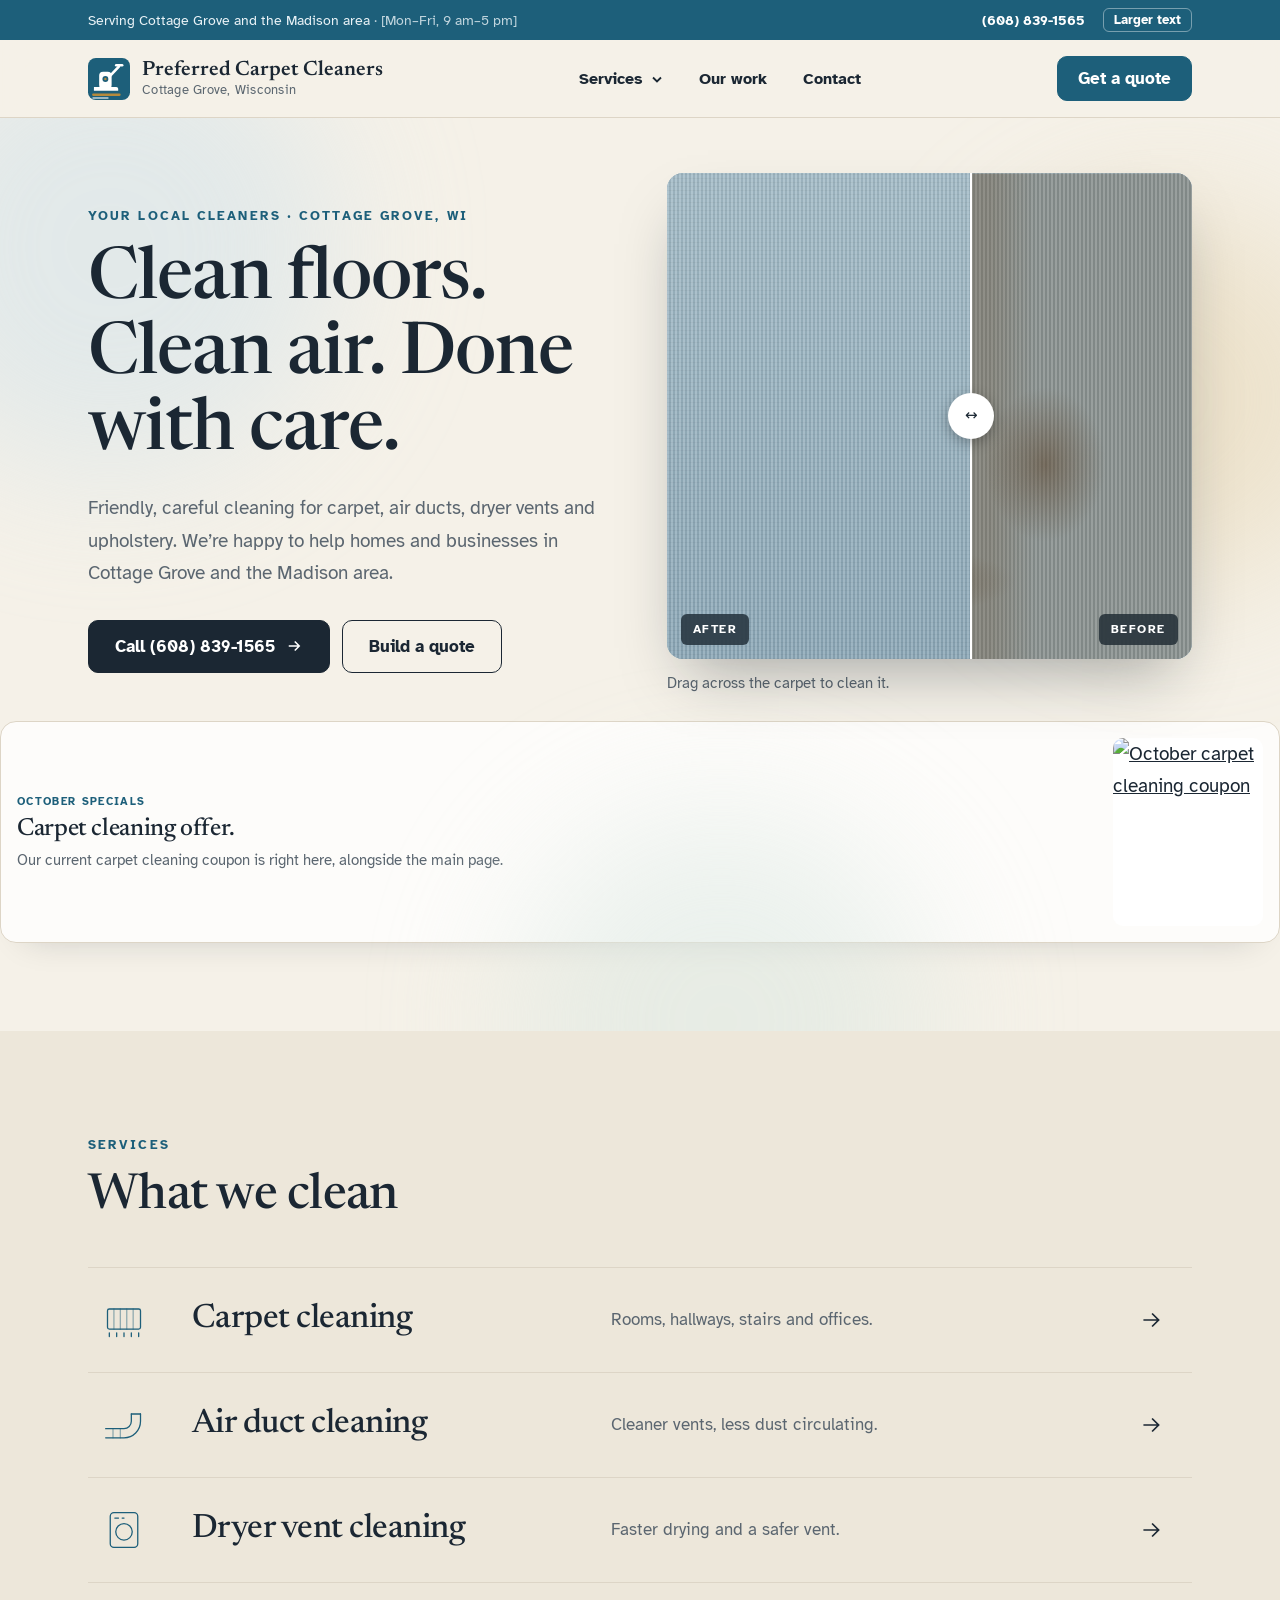
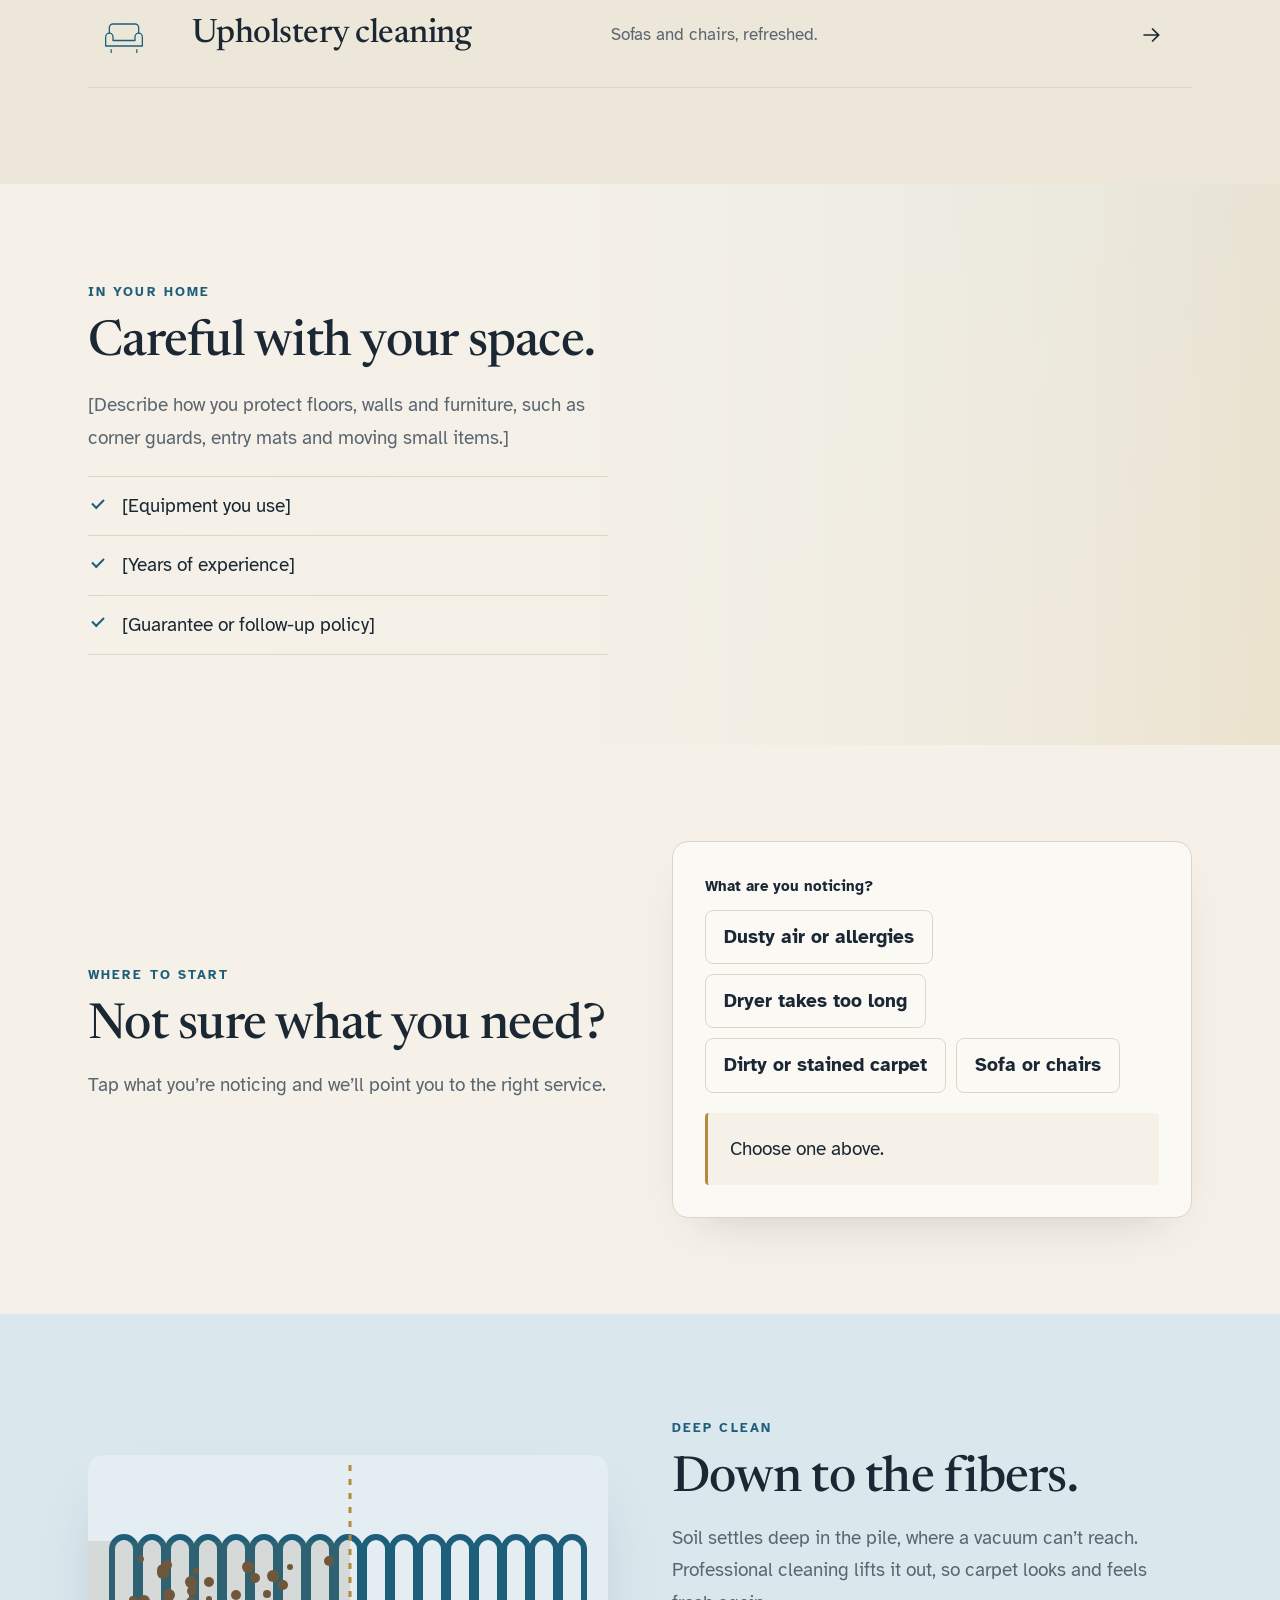
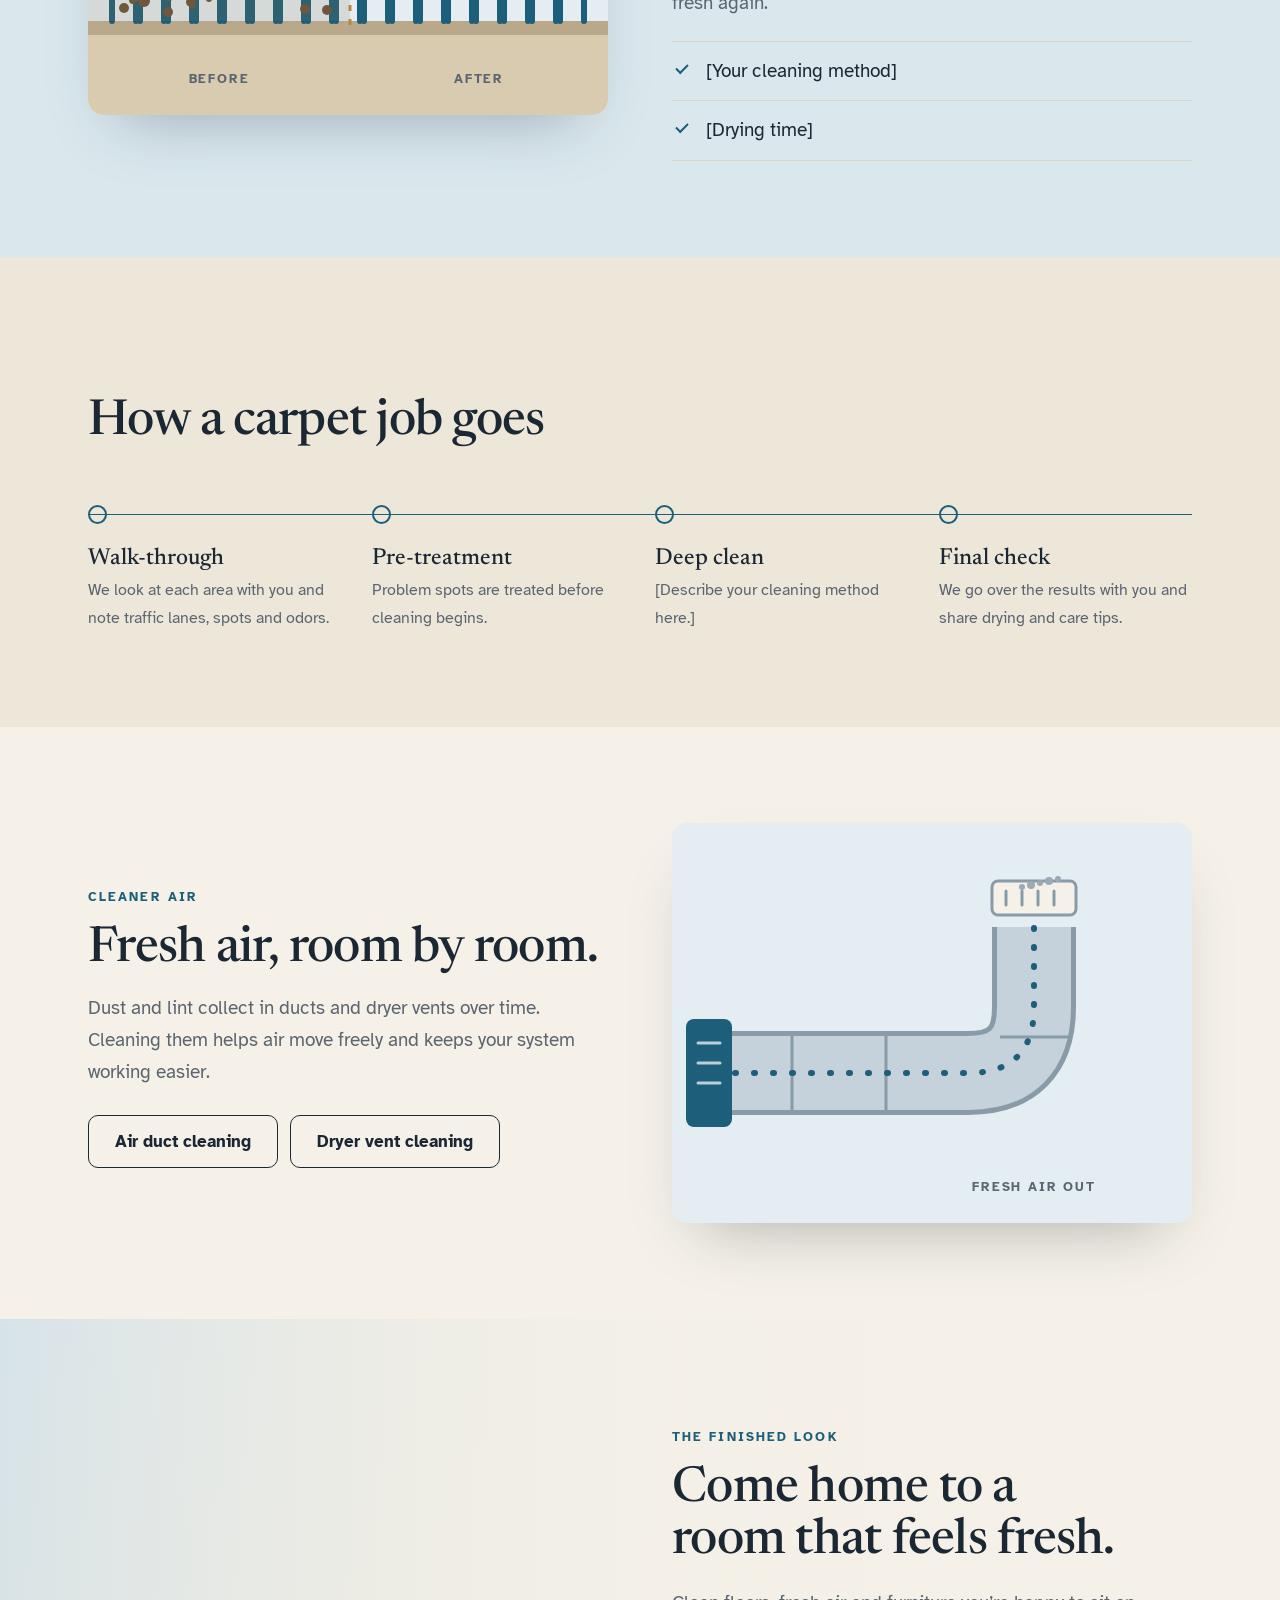
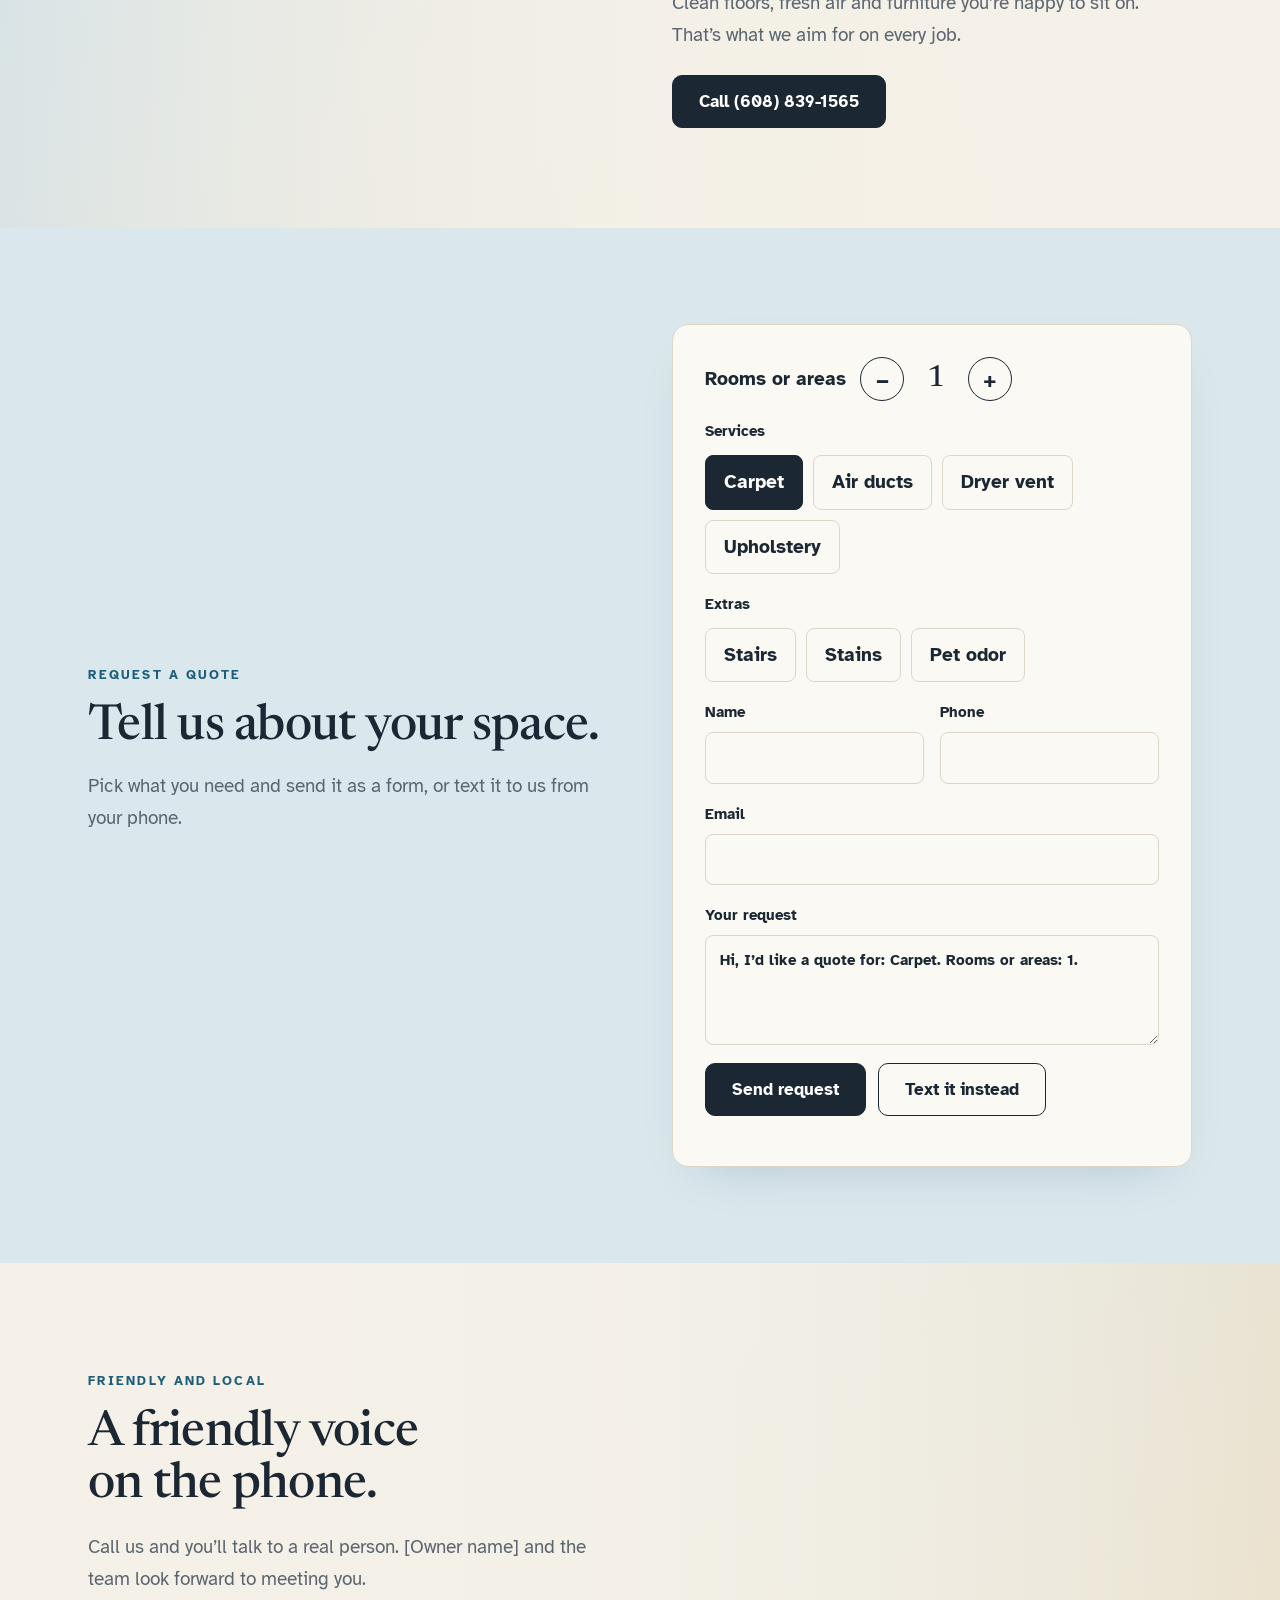
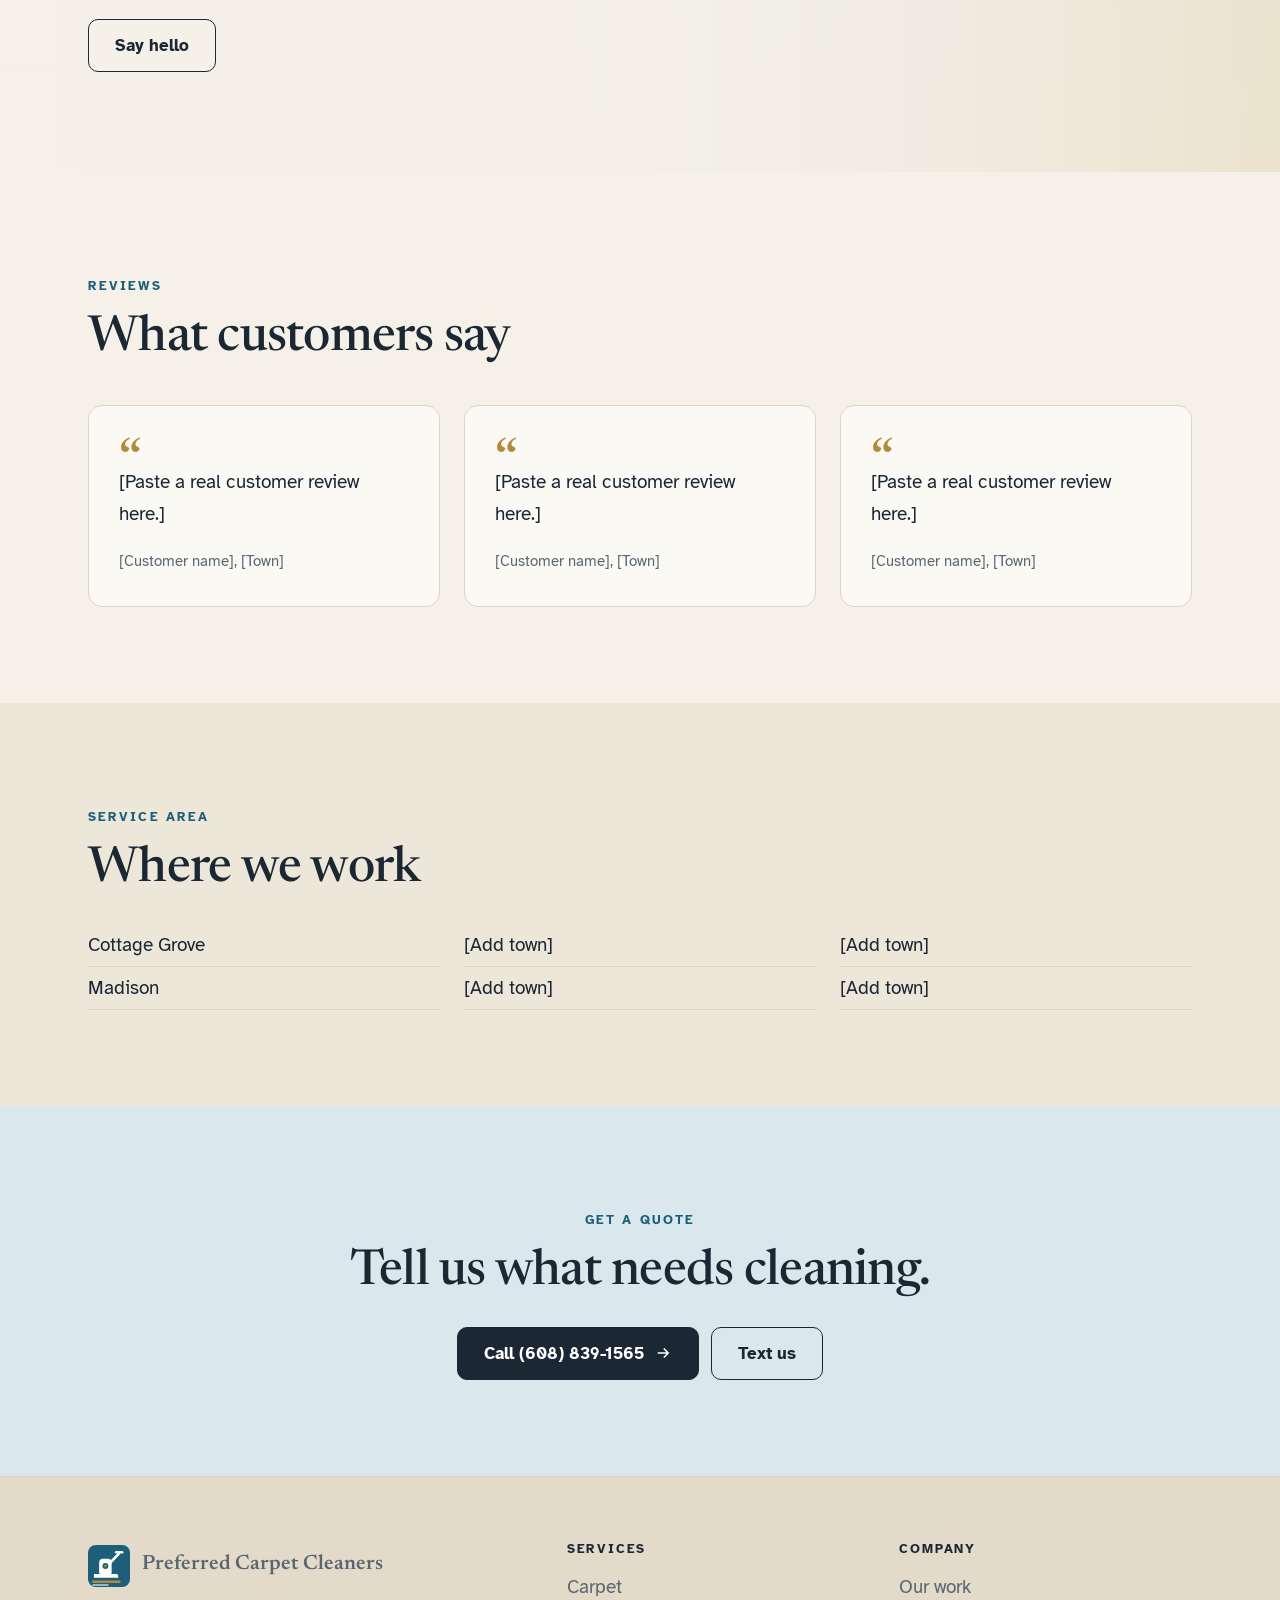
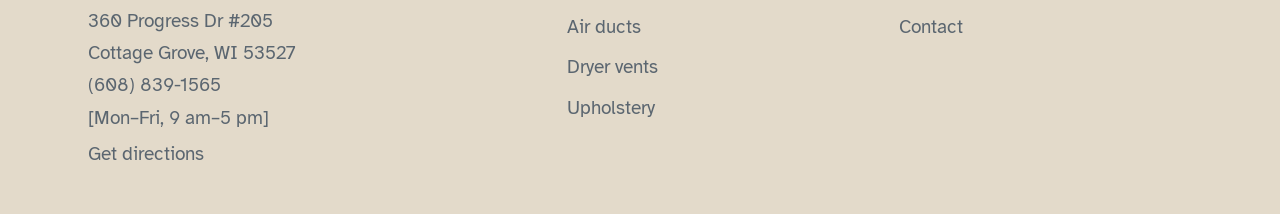
==== commit fa757570: "Assign October coupons to matching service pages" ====
--- a/preferred-carpet-cleaning/index.html
+++ b/preferred-carpet-cleaning/index.html
@@ -1 +1 @@
-<!DOCTYPE html><html lang='en'><head><meta charset='utf-8'><meta name='viewport' content='width=device-width, initial-scale=1, viewport-fit=cover'><title>Carpet, Air Duct, Dryer Vent and Upholstery Cleaning | Preferred Carpet Cleaners | Cottage Grove, WI</title><meta name='description' content='Carpet, air duct, dryer vent and upholstery cleaning in Cottage Grove, Wisconsin. Call (608) 839-1565.'><link rel='preconnect' href='https://fonts.googleapis.com'><link rel='preconnect' href='https://fonts.gstatic.com' crossorigin><link href='https://fonts.googleapis.com/css2?family=Newsreader:opsz,wght@6..72,500&family=Atkinson+Hyperlegible:wght@400;700&display=swap' rel='stylesheet'><link rel='stylesheet' href='styles.css'></head><body><script src='site.js'></script><main><style>.gfx{border-radius:16px;overflow:hidden;box-shadow:0 30px 60px -30px rgba(27,39,51,.35);aspect-ratio:13/10;background:#E3EDF2}.gfx svg{display:block;width:100%;height:100%}.gfx text{font:700 13px 'Atkinson Hyperlegible',sans-serif;letter-spacing:.14em;fill:#5B6670;text-transform:uppercase}.gfx .s{animation:lift 3.8s ease-in infinite;animation-delay:var(--d)}@keyframes lift{0%{transform:translateY(0);opacity:.9}100%{transform:translateY(-100px);opacity:0}}.gfx .f{stroke-dasharray:1 18;stroke-linecap:round;animation:flow 1.6s linear infinite}@keyframes flow{to{stroke-dashoffset:-19}}.gfx .m{animation:drift 5s ease-in infinite;animation-delay:var(--d)}@keyframes drift{0%{transform:translate(0,0);opacity:.7}100%{transform:translate(34px,-50px);opacity:0}}</style><style>.band.flip::after{background:linear-gradient(270deg,rgba(245,241,232,.96) 0,rgba(245,241,232,.78) 45%,rgba(245,241,232,.1) 100%)}.band.flip .box{margin-left:auto}[data-k=smile] img{object-position:62% 30%}[data-k=fresh] img{object-position:center 55%}</style><script>PH.fresh='https://images.unsplash.com/photo-1583847268964-b28dc8f51f92?auto=format&fit=crop&w=1600&q=70';PH.smile='https://images.unsplash.com/photo-1688548566509-44023d14c4cf?auto=format&fit=crop&w=1600&q=70';</script><div class='pg-b'><div class='hero'><div class='orbs' aria-hidden='true'><i></i><i></i><i></i></div><div class='wrap'><div><span class='eyebrow rv'>Your local cleaners · Cottage Grove, WI</span><h1 class='rv' style='--d:.1s;margin-top:14px'>Clean floors. Clean air. Done with care.</h1><p class='lede rv' style='--d:.2s'>Friendly, careful cleaning for carpet, air ducts, dryer vents and upholstery. We’re happy to help homes and businesses in Cottage Grove and the Madison area.</p><div class='cta rv' style='--d:.3s'><a class='btn' href='tel:+16088391565'>Call (608) 839-1565 <svg viewBox='0 0 24 24' aria-hidden='true'><path d='M5 12h14M13 6l6 6-6 6'/></svg></a><a class='btn line' href='index.html#quote'>Build a quote</a></div></div><div class='rv' style='--d:.25s'><div class='rugbox' data-sweep><div class='rug ' role='img' aria-label='Carpet before and after cleaning. Drag to compare.'><div class='layer clean'></div><div class='layer dirty'></div><div class='edge'><i aria-hidden='true'>&#8596;</i></div><span class='tag l'>After</span><span class='tag r'>Before</span></div><input type='range' min='0' max='100' value='0' aria-label='Drag to compare before and after'><p class='hint'>Drag across the carpet to clean it.</p></div></div></div></div></div><section class='white'><div class='wrap'><span class='eyebrow rv'>Services</span><h2 class='rv' style='--d:.1s;margin-top:12px'>What we clean</h2><div class='rows'><a href='index.html#quote' class='rv' style='--d:0.0s'><svg class='ic' viewBox='0 0 48 48' aria-hidden='true'><rect x='6' y='12' width='36' height='22' rx='2'/><path d='M13 12v22M20 12v22M27 12v22M34 12v22' opacity='.45'/><path d='M8 38v4M16 38v4M24 38v4M32 38v4M40 38v4'/></svg><h3>Carpet cleaning</h3><p>Rooms, hallways, stairs and offices.</p><svg class='arr' viewBox='0 0 24 24' aria-hidden='true'><path d='M5 12h14M13 6l6 6-6 6'/></svg></a><a href='air-duct-cleaning.html' class='rv' style='--d:0.08s'><svg class='ic' viewBox='0 0 48 48' aria-hidden='true'><path d='M4 28h20a8 8 0 0 0 8-8v-8'/><path d='M4 38h20a18 18 0 0 0 18-18V12'/><path d='M32 12h10'/><path d='M12 28v10M20 28v10' opacity='.45'/></svg><h3>Air duct cleaning</h3><p>Cleaner vents, less dust circulating.</p><svg class='arr' viewBox='0 0 24 24' aria-hidden='true'><path d='M5 12h14M13 6l6 6-6 6'/></svg></a><a href='dryer-vent-cleaning.html' class='rv' style='--d:0.16s'><svg class='ic' viewBox='0 0 48 48' aria-hidden='true'><rect x='9' y='5' width='30' height='38' rx='4'/><circle cx='24' cy='26' r='9'/><path d='M14 11h4M22 11h2'/></svg><h3>Dryer vent cleaning</h3><p>Faster drying and a safer vent.</p><svg class='arr' viewBox='0 0 24 24' aria-hidden='true'><path d='M5 12h14M13 6l6 6-6 6'/></svg></a><a href='upholstery-cleaning.html' class='rv' style='--d:0.24s'><svg class='ic' viewBox='0 0 48 48' aria-hidden='true'><path d='M8 22v-6a4 4 0 0 1 4-4h24a4 4 0 0 1 4 4v6'/><path d='M4 26a4 4 0 0 1 8 0v4h24v-4a4 4 0 0 1 8 0v10H4z'/><path d='M10 40v3M38 40v3'/></svg><h3>Upholstery cleaning</h3><p>Sofas and chairs, refreshed.</p><svg class='arr' viewBox='0 0 24 24' aria-hidden='true'><path d='M5 12h14M13 6l6 6-6 6'/></svg></a></div></div></section><section class='coupon-section'><div class='wrap' style='padding-top:78px;padding-bottom:78px'><div class='coupon-head'><span class='eyebrow rv'>Current offers</span><h2 class='rv' style='--d:.1s;margin-top:12px'>October specials.</h2><p class='lead rv' style='--d:.2s'>Current coupons for the services we provide.</p></div><div class='coupon-grid'><article class='coupon-card rv' style='--d:0.00s'><img src='https://klbpbcybomnhqfojdgtz.supabase.co/storage/v1/object/public/coupons/coupon%20uploads/Carpet%20Cleaning%20oct%20coupon.jpg' alt='Current Carpet cleaning coupon'><div class='coupon-body'><span class='coupon-label'>Current offer</span><h3>Carpet cleaning</h3></div></article><article class='coupon-card rv' style='--d:0.08s'><img src='https://klbpbcybomnhqfojdgtz.supabase.co/storage/v1/object/public/coupons/coupon%20uploads/air%20duct%20oct%20coupon.jpg' alt='Current Air duct cleaning coupon'><div class='coupon-body'><span class='coupon-label'>Current offer</span><h3>Air duct cleaning</h3></div></article><article class='coupon-card rv' style='--d:0.16s'><img src='https://klbpbcybomnhqfojdgtz.supabase.co/storage/v1/object/public/coupons/coupon%20uploads/dryer%20vent%20oct%20coupon.jpg' alt='Current Dryer vent cleaning coupon'><div class='coupon-body'><span class='coupon-label'>Current offer</span><h3>Dryer vent cleaning</h3></div></article><article class='coupon-card rv' style='--d:0.24s'><img src='https://klbpbcybomnhqfojdgtz.supabase.co/storage/v1/object/public/coupons/coupon%20uploads/upholstery%20oct%20coupon.jpg' alt='Current Upholstery cleaning coupon'><div class='coupon-body'><span class='coupon-label'>Current offer</span><h3>Upholstery cleaning</h3></div></article></div></div></section><section class='band' style='padding:0'><div class='pic band' data-k='carpet' style='position:absolute;inset:0;border-radius:0'></div><div class='wrap' style='padding-top:90px;padding-bottom:90px'><div class='box'><span class='eyebrow rv'>In your home</span><h2 class='rv' style='--d:.1s;margin:12px 0 16px'>Careful with your space.</h2><p class='rv' style='--d:.2s;color:var(--muted)'>[Describe how you protect floors, walls and furniture, such as corner guards, entry mats and moving small items.]</p><ul class='ticks rv' style='--d:.3s'><li>[Equipment you use]</li><li>[Years of experience]</li><li>[Guarantee or follow-up policy]</li></ul></div></div></section><section><div class='wrap two'><div><span class='eyebrow rv'>Where to start</span><h2 class='rv' style='--d:.1s;margin-top:12px'>Not sure what you need?</h2><p class='lead rv' style='--d:.2s'>Tap what you’re noticing and we’ll point you to the right service.</p></div><div class='panel rv' style='--d:.2s'><fieldset class='chips fd'><legend>What are you noticing?</legend></fieldset><div class='res' aria-live='polite'>Choose one above.</div></div></div></section><section class='tint'><div class='wrap two'><div class='gfx rv' style='aspect-ratio:2/1'><svg viewBox='0 140 520 260' role='img' aria-label='Cross-section of carpet fibers, soiled on the left and clean on the right'><rect width='520' height='400' fill='#E3EDF2'/><rect y='318' width='520' height='82' fill='#D9CBB0'/><rect y='306' width='520' height='14' fill='#B9A98A'/><path d='M24 306v-72a12 12 0 0 1 24 0v72' fill='none' stroke='#1D5F7A' stroke-width='6' stroke-linecap='round'/><path d='M52 306v-72a12 12 0 0 1 24 0v72' fill='none' stroke='#1D5F7A' stroke-width='6' stroke-linecap='round'/><path d='M80 306v-72a12 12 0 0 1 24 0v72' fill='none' stroke='#1D5F7A' stroke-width='6' stroke-linecap='round'/><path d='M108 306v-72a12 12 0 0 1 24 0v72' fill='none' stroke='#1D5F7A' stroke-width='6' stroke-linecap='round'/><path d='M136 306v-72a12 12 0 0 1 24 0v72' fill='none' stroke='#1D5F7A' stroke-width='6' stroke-linecap='round'/><path d='M164 306v-72a12 12 0 0 1 24 0v72' fill='none' stroke='#1D5F7A' stroke-width='6' stroke-linecap='round'/><path d='M192 306v-72a12 12 0 0 1 24 0v72' fill='none' stroke='#1D5F7A' stroke-width='6' stroke-linecap='round'/><path d='M220 306v-72a12 12 0 0 1 24 0v72' fill='none' stroke='#1D5F7A' stroke-width='6' stroke-linecap='round'/><path d='M248 306v-72a12 12 0 0 1 24 0v72' fill='none' stroke='#1D5F7A' stroke-width='6' stroke-linecap='round'/><path d='M276 306v-72a12 12 0 0 1 24 0v72' fill='none' stroke='#1D5F7A' stroke-width='6' stroke-linecap='round'/><path d='M304 306v-72a12 12 0 0 1 24 0v72' fill='none' stroke='#1D5F7A' stroke-width='6' stroke-linecap='round'/><path d='M332 306v-72a12 12 0 0 1 24 0v72' fill='none' stroke='#1D5F7A' stroke-width='6' stroke-linecap='round'/><path d='M360 306v-72a12 12 0 0 1 24 0v72' fill='none' stroke='#1D5F7A' stroke-width='6' stroke-linecap='round'/><path d='M388 306v-72a12 12 0 0 1 24 0v72' fill='none' stroke='#1D5F7A' stroke-width='6' stroke-linecap='round'/><path d='M416 306v-72a12 12 0 0 1 24 0v72' fill='none' stroke='#1D5F7A' stroke-width='6' stroke-linecap='round'/><path d='M444 306v-72a12 12 0 0 1 24 0v72' fill='none' stroke='#1D5F7A' stroke-width='6' stroke-linecap='round'/><path d='M472 306v-72a12 12 0 0 1 24 0v72' fill='none' stroke='#1D5F7A' stroke-width='6' stroke-linecap='round'/><rect x='0' y='226' width='262' height='80' fill='#8B6F4E' opacity='.16'/><circle class='s' style='--d:0.8s' cx='56' cy='286' r='6' fill='#6F573C'/><circle class='s' style='--d:1.7s' cx='53' cy='244' r='3' fill='#6F573C'/><circle class='s' style='--d:1.4s' cx='104' cy='291' r='3' fill='#6F573C'/><circle class='s' style='--d:0.8s' cx='167' cy='263' r='5' fill='#6F573C'/><circle class='s' style='--d:2.8s' cx='241' cy='246' r='5' fill='#6F573C'/><circle class='s' style='--d:0.8s' cx='36' cy='293' r='5' fill='#6F573C'/><circle class='s' style='--d:2.9s' cx='79' cy='250' r='5' fill='#6F573C'/><circle class='s' style='--d:1.0s' cx='217' cy='294' r='5' fill='#6F573C'/><circle class='s' style='--d:0.3s' cx='185' cy='261' r='6' fill='#6F573C'/><circle class='s' style='--d:1.8s' cx='75' cy='255' r='6' fill='#6F573C'/><circle class='s' style='--d:1.0s' cx='239' cy='295' r='5' fill='#6F573C'/><circle class='s' style='--d:0.0s' cx='104' cy='276' r='5' fill='#6F573C'/><circle class='s' style='--d:3.1s' cx='160' cy='252' r='6' fill='#6F573C'/><circle class='s' style='--d:1.5s' cx='103' cy='267' r='6' fill='#6F573C'/><circle class='s' style='--d:0.6s' cx='108' cy='256' r='3' fill='#6F573C'/><circle class='s' style='--d:0.3s' cx='148' cy='280' r='5' fill='#6F573C'/><circle class='s' style='--d:1.9s' cx='195' cy='270' r='5' fill='#6F573C'/><circle class='s' style='--d:0.5s' cx='202' cy='252' r='3' fill='#6F573C'/><circle class='s' style='--d:1.5s' cx='81' cy='280' r='6' fill='#6F573C'/><circle class='s' style='--d:1.0s' cx='121' cy='267' r='5' fill='#6F573C'/><circle class='s' style='--d:2.3s' cx='80' cy='297' r='5' fill='#6F573C'/><circle class='s' style='--d:0.4s' cx='45' cy='285' r='4' fill='#6F573C'/><circle class='s' style='--d:1.0s' cx='179' cy='279' r='4' fill='#6F573C'/><circle class='s' style='--d:0.4s' cx='75' cy='258' r='6' fill='#6F573C'/><circle class='s' style='--d:0.1s' cx='121' cy='284' r='3' fill='#6F573C'/><circle class='s' style='--d:3.2s' cx='103' cy='287' r='5' fill='#6F573C'/><path d='M262 150V318' stroke='#B58A3C' stroke-width='3' stroke-dasharray='6 8'/><text x='131' y='368' text-anchor='middle'>Before</text><text x='391' y='368' text-anchor='middle'>After</text></svg></div><div><span class='eyebrow rv'>Deep clean</span><h2 class='rv' style='--d:.1s;margin:12px 0 16px'>Down to the fibers.</h2><p class='lead rv' style='--d:.2s'>Soil settles deep in the pile, where a vacuum can’t reach. Professional cleaning lifts it out, so carpet looks and feels fresh again.</p><ul class='ticks rv' style='--d:.3s'><li>[Your cleaning method]</li><li>[Drying time]</li></ul></div></div></section><section class='white'><div class='wrap'><span class='eyebrow rv'>Process</span><h2 class='rv' style='--d:.1s;margin-top:12px'>How a carpet job goes</h2><ol class='tl'><li class='rv'><b>Walk-through</b><p>We look at each area with you and note traffic lanes, spots and odors.</p></li><li class='rv' style='--d:.15s'><b>Pre-treatment</b><p>Problem spots are treated before cleaning begins.</p></li><li class='rv' style='--d:.3s'><b>Deep clean</b><p>[Describe your cleaning method here.]</p></li><li class='rv' style='--d:.45s'><b>Final check</b><p>We go over the results with you and share drying and care tips.</p></li></ol></div></section><section><div class='wrap two'><div><span class='eyebrow rv'>Cleaner air</span><h2 class='rv' style='--d:.1s;margin:12px 0 16px'>Fresh air, room by room.</h2><p class='lead rv' style='--d:.2s'>Dust and lint collect in ducts and dryer vents over time. Cleaning them helps air move freely and keeps your system working easier.</p><div class='cta rv' style='--d:.3s;margin-top:26px'><a class='btn line' href='air-duct-cleaning.html'>Air duct cleaning</a><a class='btn line' href='dryer-vent-cleaning.html'>Dryer vent cleaning</a></div></div><div class='gfx rv' style='--d:.15s'><svg viewBox='0 0 520 400' role='img' aria-label='Air moving cleanly through a duct to a vent'><rect width='520' height='400' fill='#E3EDF2'/><path d='M44 250H296Q362 250 362 184V104' fill='none' stroke='#8A9BA8' stroke-width='84'/><path d='M44 250H296Q362 250 362 184V104' fill='none' stroke='#C5D2DB' stroke-width='74'/><path d='M120 212v76M214 212v76M326 250' stroke='#8A9BA8' stroke-width='3' fill='none'/><path d='M328 214h68' stroke='#8A9BA8' stroke-width='3'/><rect x='14' y='196' width='46' height='108' rx='8' fill='#1D5F7A'/><path d='M26 220h22M26 240h22M26 260h22' stroke='#fff' stroke-width='3' stroke-linecap='round' opacity='.7'/><rect x='320' y='58' width='84' height='34' rx='6' fill='#F5F1E8' stroke='#8A9BA8' stroke-width='3'/><path d='M334 68v14M350 68v14M366 68v14M382 68v14' stroke='#8A9BA8' stroke-width='3' stroke-linecap='round'/><path class='f' d='M44 250H296Q362 250 362 184V104' fill='none' stroke='#1D5F7A' stroke-width='6'/><circle class='m' style='--d:0.0s' cx='350' cy='64' r='3' fill='#9AAAB6'/><circle class='m' style='--d:0.9s' cx='359' cy='62' r='4' fill='#9AAAB6'/><circle class='m' style='--d:1.8s' cx='368' cy='60' r='3' fill='#9AAAB6'/><circle class='m' style='--d:2.7s' cx='377' cy='58' r='4' fill='#9AAAB6'/><circle class='m' style='--d:3.6s' cx='386' cy='56' r='3' fill='#9AAAB6'/><text x='362' y='368' text-anchor='middle'>Fresh air out</text></svg></div></div></section><section class='band flip' style='padding:0'><div class='pic band flip' data-k='fresh' style='position:absolute;inset:0;border-radius:0'></div><div class='wrap' style='padding-top:100px;padding-bottom:100px'><div class='box'><span class='eyebrow rv'>The finished look</span><h2 class='rv' style='--d:.1s;margin:12px 0 16px'>Come home to a room that feels fresh.</h2><p class='rv' style='--d:.2s;color:var(--muted)'>Clean floors, fresh air and furniture you’re happy to sit on. That’s what we aim for on every job.</p><div class='cta rv' style='--d:.3s;margin-top:24px'><a class='btn' href='tel:+16088391565'>Call (608) 839-1565</a></div></div></div></section><section id='quote' class='tint'><div class='wrap two'><div><span class='eyebrow rv'>Request a quote</span><h2 class='rv' style='margin-top:12px'>Tell us about your space.</h2><p class='lead rv' style='--d:.2s'>Pick what you need and send it as a form, or text it to us from your phone.</p></div><div class='rv' style='--d:.2s'><form class='panel form qb' novalidate><div class='stp' role='group' aria-label='Rooms'>Rooms or areas <button type='button' class='minus' aria-label='Fewer'>&minus;</button><output class='rooms'>1</output><button type='button' class='plus' aria-label='More'>+</button></div><fieldset class='chips svc'><legend>Services</legend><label class='chip'><input type='checkbox' value='Carpet' checked><span>Carpet</span></label><label class='chip'><input type='checkbox' value='Air ducts'><span>Air ducts</span></label><label class='chip'><input type='checkbox' value='Dryer vent'><span>Dryer vent</span></label><label class='chip'><input type='checkbox' value='Upholstery'><span>Upholstery</span></label></fieldset><fieldset class='chips ex'><legend>Extras</legend><label class='chip'><input type='checkbox' value='stairs'><span>Stairs</span></label><label class='chip'><input type='checkbox' value='stains'><span>Stains</span></label><label class='chip'><input type='checkbox' value='pet odor'><span>Pet odor</span></label></fieldset><div class='row'><label class='f'>Name<input type='text' name='name' autocomplete='name'></label><label class='f'>Phone<input type='tel' name='phone' autocomplete='tel'></label></div><label class='f'>Email<input type='email' name='email' autocomplete='email'></label><label class='f'>Your request<textarea class='msg' name='message'></textarea></label><div class='acts'><button class='btn' type='submit'>Send request</button><a class='btn line sms' href='sms:+16088391565'>Text it instead</a></div><p class='status' role='status'></p></form></div></div></section><section class='band' style='padding:0'><div class='pic band' data-k='smile' style='position:absolute;inset:0;border-radius:0'></div><div class='wrap' style='padding-top:100px;padding-bottom:100px'><div class='box'><span class='eyebrow rv'>Friendly and local</span><h2 class='rv' style='--d:.1s;margin:12px 0 16px'>A friendly voice on the phone.</h2><p class='rv' style='--d:.2s;color:var(--muted)'>Call us and you’ll talk to a real person. [Owner name] and the team look forward to meeting you.</p><div class='cta rv' style='--d:.3s;margin-top:24px'><a class='btn line' href='contact-us.html'>Say hello</a></div></div></div></section><section id='reviews'><div class='wrap'><span class='eyebrow rv'>Reviews</span><h2 class='rv' style='--d:.1s;margin-top:12px'>What customers say</h2><div class='grid g3'><div class='rev rv' style='--d:0.0s'><p>[Paste a real customer review here.]</p><span>[Customer name], [Town]</span></div><div class='rev rv' style='--d:0.12s'><p>[Paste a real customer review here.]</p><span>[Customer name], [Town]</span></div><div class='rev rv' style='--d:0.24s'><p>[Paste a real customer review here.]</p><span>[Customer name], [Town]</span></div></div></div></section><section class='white'><div class='wrap'><span class='eyebrow rv'>Service area</span><h2 class='rv' style='--d:.1s;margin-top:12px'>Where we work</h2><ul class='towns rv' style='--d:.2s'><li>Cottage Grove</li><li>Madison</li><li>[Add town]</li><li>[Add town]</li><li>[Add town]</li><li>[Add town]</li></ul></div></section></main></body></html>+<!DOCTYPE html><html lang='en'><head><meta charset='utf-8'><meta name='viewport' content='width=device-width, initial-scale=1, viewport-fit=cover'><title>Carpet, Air Duct, Dryer Vent and Upholstery Cleaning | Preferred Carpet Cleaners | Cottage Grove, WI</title><meta name='description' content='Carpet, air duct, dryer vent and upholstery cleaning in Cottage Grove, Wisconsin. Call (608) 839-1565.'><link rel='preconnect' href='https://fonts.googleapis.com'><link rel='preconnect' href='https://fonts.gstatic.com' crossorigin><link href='https://fonts.googleapis.com/css2?family=Newsreader:opsz,wght@6..72,500&family=Atkinson+Hyperlegible:wght@400;700&display=swap' rel='stylesheet'><link rel='stylesheet' href='styles.css'></head><body><script src='site.js'></script><main><style>.gfx{border-radius:16px;overflow:hidden;box-shadow:0 30px 60px -30px rgba(27,39,51,.35);aspect-ratio:13/10;background:#E3EDF2}.gfx svg{display:block;width:100%;height:100%}.gfx text{font:700 13px 'Atkinson Hyperlegible',sans-serif;letter-spacing:.14em;fill:#5B6670;text-transform:uppercase}.gfx .s{animation:lift 3.8s ease-in infinite;animation-delay:var(--d)}@keyframes lift{0%{transform:translateY(0);opacity:.9}100%{transform:translateY(-100px);opacity:0}}.gfx .f{stroke-dasharray:1 18;stroke-linecap:round;animation:flow 1.6s linear infinite}@keyframes flow{to{stroke-dashoffset:-19}}.gfx .m{animation:drift 5s ease-in infinite;animation-delay:var(--d)}@keyframes drift{0%{transform:translate(0,0);opacity:.7}100%{transform:translate(34px,-50px);opacity:0}}</style><style>.band.flip::after{background:linear-gradient(270deg,rgba(245,241,232,.96) 0,rgba(245,241,232,.78) 45%,rgba(245,241,232,.1) 100%)}.band.flip .box{margin-left:auto}[data-k=smile] img{object-position:62% 30%}[data-k=fresh] img{object-position:center 55%}</style><script>PH.fresh='https://images.unsplash.com/photo-1583847268964-b28dc8f51f92?auto=format&fit=crop&w=1600&q=70';PH.smile='https://images.unsplash.com/photo-1688548566509-44023d14c4cf?auto=format&fit=crop&w=1600&q=70';</script><div class='pg-b'><div class='hero'><div class='orbs' aria-hidden='true'><i></i><i></i><i></i></div><div class='wrap'><div><span class='eyebrow rv'>Your local cleaners · Cottage Grove, WI</span><h1 class='rv' style='--d:.1s;margin-top:14px'>Clean floors. Clean air. Done with care.</h1><p class='lede rv' style='--d:.2s'>Friendly, careful cleaning for carpet, air ducts, dryer vents and upholstery. We’re happy to help homes and businesses in Cottage Grove and the Madison area.</p><div class='cta rv' style='--d:.3s'><a class='btn' href='tel:+16088391565'>Call (608) 839-1565 <svg viewBox='0 0 24 24' aria-hidden='true'><path d='M5 12h14M13 6l6 6-6 6'/></svg></a><a class='btn line' href='index.html#quote'>Build a quote</a></div></div><div class='rv' style='--d:.25s'><div class='rugbox' data-sweep><div class='rug ' role='img' aria-label='Carpet before and after cleaning. Drag to compare.'><div class='layer clean'></div><div class='layer dirty'></div><div class='edge'><i aria-hidden='true'>&#8596;</i></div><span class='tag l'>After</span><span class='tag r'>Before</span></div><input type='range' min='0' max='100' value='0' aria-label='Drag to compare before and after'><p class='hint'>Drag across the carpet to clean it.</p></div></div></div><div class='coupon-side rv' style='--d:.35s'><div class='coupon-side-copy'><span class='coupon-label'>October specials</span><h2>Carpet cleaning offer.</h2><p>Our current carpet cleaning coupon is right here, alongside the main page.</p></div><a class='coupon-side-image' href='#quote' aria-label='View the October carpet cleaning coupon'><img src='https://klbpbcybomnhqfojdgtz.supabase.co/storage/v1/object/public/coupons/coupon%20uploads/Carpet%20Cleaning%20oct%20coupon.jpg' alt='October carpet cleaning coupon'></a></div></div></div><section class='white'><div class='wrap'><span class='eyebrow rv'>Services</span><h2 class='rv' style='--d:.1s;margin-top:12px'>What we clean</h2><div class='rows'><a href='index.html#quote' class='rv' style='--d:0.0s'><svg class='ic' viewBox='0 0 48 48' aria-hidden='true'><rect x='6' y='12' width='36' height='22' rx='2'/><path d='M13 12v22M20 12v22M27 12v22M34 12v22' opacity='.45'/><path d='M8 38v4M16 38v4M24 38v4M32 38v4M40 38v4'/></svg><h3>Carpet cleaning</h3><p>Rooms, hallways, stairs and offices.</p><svg class='arr' viewBox='0 0 24 24' aria-hidden='true'><path d='M5 12h14M13 6l6 6-6 6'/></svg></a><a href='air-duct-cleaning.html' class='rv' style='--d:0.08s'><svg class='ic' viewBox='0 0 48 48' aria-hidden='true'><path d='M4 28h20a8 8 0 0 0 8-8v-8'/><path d='M4 38h20a18 18 0 0 0 18-18V12'/><path d='M32 12h10'/><path d='M12 28v10M20 28v10' opacity='.45'/></svg><h3>Air duct cleaning</h3><p>Cleaner vents, less dust circulating.</p><svg class='arr' viewBox='0 0 24 24' aria-hidden='true'><path d='M5 12h14M13 6l6 6-6 6'/></svg></a><a href='dryer-vent-cleaning.html' class='rv' style='--d:0.16s'><svg class='ic' viewBox='0 0 48 48' aria-hidden='true'><rect x='9' y='5' width='30' height='38' rx='4'/><circle cx='24' cy='26' r='9'/><path d='M14 11h4M22 11h2'/></svg><h3>Dryer vent cleaning</h3><p>Faster drying and a safer vent.</p><svg class='arr' viewBox='0 0 24 24' aria-hidden='true'><path d='M5 12h14M13 6l6 6-6 6'/></svg></a><a href='upholstery-cleaning.html' class='rv' style='--d:0.24s'><svg class='ic' viewBox='0 0 48 48' aria-hidden='true'><path d='M8 22v-6a4 4 0 0 1 4-4h24a4 4 0 0 1 4 4v6'/><path d='M4 26a4 4 0 0 1 8 0v4h24v-4a4 4 0 0 1 8 0v10H4z'/><path d='M10 40v3M38 40v3'/></svg><h3>Upholstery cleaning</h3><p>Sofas and chairs, refreshed.</p><svg class='arr' viewBox='0 0 24 24' aria-hidden='true'><path d='M5 12h14M13 6l6 6-6 6'/></svg></a></div></div></section><section class='band' style='padding:0'><div class='pic band' data-k='carpet' style='position:absolute;inset:0;border-radius:0'></div><div class='wrap' style='padding-top:90px;padding-bottom:90px'><div class='box'><span class='eyebrow rv'>In your home</span><h2 class='rv' style='--d:.1s;margin:12px 0 16px'>Careful with your space.</h2><p class='rv' style='--d:.2s;color:var(--muted)'>[Describe how you protect floors, walls and furniture, such as corner guards, entry mats and moving small items.]</p><ul class='ticks rv' style='--d:.3s'><li>[Equipment you use]</li><li>[Years of experience]</li><li>[Guarantee or follow-up policy]</li></ul></div></div></section><section><div class='wrap two'><div><span class='eyebrow rv'>Where to start</span><h2 class='rv' style='--d:.1s;margin-top:12px'>Not sure what you need?</h2><p class='lead rv' style='--d:.2s'>Tap what you’re noticing and we’ll point you to the right service.</p></div><div class='panel rv' style='--d:.2s'><fieldset class='chips fd'><legend>What are you noticing?</legend></fieldset><div class='res' aria-live='polite'>Choose one above.</div></div></div></section><section class='tint'><div class='wrap two'><div class='gfx rv' style='aspect-ratio:2/1'><svg viewBox='0 140 520 260' role='img' aria-label='Cross-section of carpet fibers, soiled on the left and clean on the right'><rect width='520' height='400' fill='#E3EDF2'/><rect y='318' width='520' height='82' fill='#D9CBB0'/><rect y='306' width='520' height='14' fill='#B9A98A'/><path d='M24 306v-72a12 12 0 0 1 24 0v72' fill='none' stroke='#1D5F7A' stroke-width='6' stroke-linecap='round'/><path d='M52 306v-72a12 12 0 0 1 24 0v72' fill='none' stroke='#1D5F7A' stroke-width='6' stroke-linecap='round'/><path d='M80 306v-72a12 12 0 0 1 24 0v72' fill='none' stroke='#1D5F7A' stroke-width='6' stroke-linecap='round'/><path d='M108 306v-72a12 12 0 0 1 24 0v72' fill='none' stroke='#1D5F7A' stroke-width='6' stroke-linecap='round'/><path d='M136 306v-72a12 12 0 0 1 24 0v72' fill='none' stroke='#1D5F7A' stroke-width='6' stroke-linecap='round'/><path d='M164 306v-72a12 12 0 0 1 24 0v72' fill='none' stroke='#1D5F7A' stroke-width='6' stroke-linecap='round'/><path d='M192 306v-72a12 12 0 0 1 24 0v72' fill='none' stroke='#1D5F7A' stroke-width='6' stroke-linecap='round'/><path d='M220 306v-72a12 12 0 0 1 24 0v72' fill='none' stroke='#1D5F7A' stroke-width='6' stroke-linecap='round'/><path d='M248 306v-72a12 12 0 0 1 24 0v72' fill='none' stroke='#1D5F7A' stroke-width='6' stroke-linecap='round'/><path d='M276 306v-72a12 12 0 0 1 24 0v72' fill='none' stroke='#1D5F7A' stroke-width='6' stroke-linecap='round'/><path d='M304 306v-72a12 12 0 0 1 24 0v72' fill='none' stroke='#1D5F7A' stroke-width='6' stroke-linecap='round'/><path d='M332 306v-72a12 12 0 0 1 24 0v72' fill='none' stroke='#1D5F7A' stroke-width='6' stroke-linecap='round'/><path d='M360 306v-72a12 12 0 0 1 24 0v72' fill='none' stroke='#1D5F7A' stroke-width='6' stroke-linecap='round'/><path d='M388 306v-72a12 12 0 0 1 24 0v72' fill='none' stroke='#1D5F7A' stroke-width='6' stroke-linecap='round'/><path d='M416 306v-72a12 12 0 0 1 24 0v72' fill='none' stroke='#1D5F7A' stroke-width='6' stroke-linecap='round'/><path d='M444 306v-72a12 12 0 0 1 24 0v72' fill='none' stroke='#1D5F7A' stroke-width='6' stroke-linecap='round'/><path d='M472 306v-72a12 12 0 0 1 24 0v72' fill='none' stroke='#1D5F7A' stroke-width='6' stroke-linecap='round'/><rect x='0' y='226' width='262' height='80' fill='#8B6F4E' opacity='.16'/><circle class='s' style='--d:0.8s' cx='56' cy='286' r='6' fill='#6F573C'/><circle class='s' style='--d:1.7s' cx='53' cy='244' r='3' fill='#6F573C'/><circle class='s' style='--d:1.4s' cx='104' cy='291' r='3' fill='#6F573C'/><circle class='s' style='--d:0.8s' cx='167' cy='263' r='5' fill='#6F573C'/><circle class='s' style='--d:2.8s' cx='241' cy='246' r='5' fill='#6F573C'/><circle class='s' style='--d:0.8s' cx='36' cy='293' r='5' fill='#6F573C'/><circle class='s' style='--d:2.9s' cx='79' cy='250' r='5' fill='#6F573C'/><circle class='s' style='--d:1.0s' cx='217' cy='294' r='5' fill='#6F573C'/><circle class='s' style='--d:0.3s' cx='185' cy='261' r='6' fill='#6F573C'/><circle class='s' style='--d:1.8s' cx='75' cy='255' r='6' fill='#6F573C'/><circle class='s' style='--d:1.0s' cx='239' cy='295' r='5' fill='#6F573C'/><circle class='s' style='--d:0.0s' cx='104' cy='276' r='5' fill='#6F573C'/><circle class='s' style='--d:3.1s' cx='160' cy='252' r='6' fill='#6F573C'/><circle class='s' style='--d:1.5s' cx='103' cy='267' r='6' fill='#6F573C'/><circle class='s' style='--d:0.6s' cx='108' cy='256' r='3' fill='#6F573C'/><circle class='s' style='--d:0.3s' cx='148' cy='280' r='5' fill='#6F573C'/><circle class='s' style='--d:1.9s' cx='195' cy='270' r='5' fill='#6F573C'/><circle class='s' style='--d:0.5s' cx='202' cy='252' r='3' fill='#6F573C'/><circle class='s' style='--d:1.5s' cx='81' cy='280' r='6' fill='#6F573C'/><circle class='s' style='--d:1.0s' cx='121' cy='267' r='5' fill='#6F573C'/><circle class='s' style='--d:2.3s' cx='80' cy='297' r='5' fill='#6F573C'/><circle class='s' style='--d:0.4s' cx='45' cy='285' r='4' fill='#6F573C'/><circle class='s' style='--d:1.0s' cx='179' cy='279' r='4' fill='#6F573C'/><circle class='s' style='--d:0.4s' cx='75' cy='258' r='6' fill='#6F573C'/><circle class='s' style='--d:0.1s' cx='121' cy='284' r='3' fill='#6F573C'/><circle class='s' style='--d:3.2s' cx='103' cy='287' r='5' fill='#6F573C'/><path d='M262 150V318' stroke='#B58A3C' stroke-width='3' stroke-dasharray='6 8'/><text x='131' y='368' text-anchor='middle'>Before</text><text x='391' y='368' text-anchor='middle'>After</text></svg></div><div><span class='eyebrow rv'>Deep clean</span><h2 class='rv' style='--d:.1s;margin:12px 0 16px'>Down to the fibers.</h2><p class='lead rv' style='--d:.2s'>Soil settles deep in the pile, where a vacuum can’t reach. Professional cleaning lifts it out, so carpet looks and feels fresh again.</p><ul class='ticks rv' style='--d:.3s'><li>[Your cleaning method]</li><li>[Drying time]</li></ul></div></div></section><section class='white'><div class='wrap'><span class='eyebrow rv'>Process</span><h2 class='rv' style='--d:.1s;margin-top:12px'>How a carpet job goes</h2><ol class='tl'><li class='rv'><b>Walk-through</b><p>We look at each area with you and note traffic lanes, spots and odors.</p></li><li class='rv' style='--d:.15s'><b>Pre-treatment</b><p>Problem spots are treated before cleaning begins.</p></li><li class='rv' style='--d:.3s'><b>Deep clean</b><p>[Describe your cleaning method here.]</p></li><li class='rv' style='--d:.45s'><b>Final check</b><p>We go over the results with you and share drying and care tips.</p></li></ol></div></section><section><div class='wrap two'><div><span class='eyebrow rv'>Cleaner air</span><h2 class='rv' style='--d:.1s;margin:12px 0 16px'>Fresh air, room by room.</h2><p class='lead rv' style='--d:.2s'>Dust and lint collect in ducts and dryer vents over time. Cleaning them helps air move freely and keeps your system working easier.</p><div class='cta rv' style='--d:.3s;margin-top:26px'><a class='btn line' href='air-duct-cleaning.html'>Air duct cleaning</a><a class='btn line' href='dryer-vent-cleaning.html'>Dryer vent cleaning</a></div></div><div class='gfx rv' style='--d:.15s'><svg viewBox='0 0 520 400' role='img' aria-label='Air moving cleanly through a duct to a vent'><rect width='520' height='400' fill='#E3EDF2'/><path d='M44 250H296Q362 250 362 184V104' fill='none' stroke='#8A9BA8' stroke-width='84'/><path d='M44 250H296Q362 250 362 184V104' fill='none' stroke='#C5D2DB' stroke-width='74'/><path d='M120 212v76M214 212v76M326 250' stroke='#8A9BA8' stroke-width='3' fill='none'/><path d='M328 214h68' stroke='#8A9BA8' stroke-width='3'/><rect x='14' y='196' width='46' height='108' rx='8' fill='#1D5F7A'/><path d='M26 220h22M26 240h22M26 260h22' stroke='#fff' stroke-width='3' stroke-linecap='round' opacity='.7'/><rect x='320' y='58' width='84' height='34' rx='6' fill='#F5F1E8' stroke='#8A9BA8' stroke-width='3'/><path d='M334 68v14M350 68v14M366 68v14M382 68v14' stroke='#8A9BA8' stroke-width='3' stroke-linecap='round'/><path class='f' d='M44 250H296Q362 250 362 184V104' fill='none' stroke='#1D5F7A' stroke-width='6'/><circle class='m' style='--d:0.0s' cx='350' cy='64' r='3' fill='#9AAAB6'/><circle class='m' style='--d:0.9s' cx='359' cy='62' r='4' fill='#9AAAB6'/><circle class='m' style='--d:1.8s' cx='368' cy='60' r='3' fill='#9AAAB6'/><circle class='m' style='--d:2.7s' cx='377' cy='58' r='4' fill='#9AAAB6'/><circle class='m' style='--d:3.6s' cx='386' cy='56' r='3' fill='#9AAAB6'/><text x='362' y='368' text-anchor='middle'>Fresh air out</text></svg></div></div></section><section class='band flip' style='padding:0'><div class='pic band flip' data-k='fresh' style='position:absolute;inset:0;border-radius:0'></div><div class='wrap' style='padding-top:100px;padding-bottom:100px'><div class='box'><span class='eyebrow rv'>The finished look</span><h2 class='rv' style='--d:.1s;margin:12px 0 16px'>Come home to a room that feels fresh.</h2><p class='rv' style='--d:.2s;color:var(--muted)'>Clean floors, fresh air and furniture you’re happy to sit on. That’s what we aim for on every job.</p><div class='cta rv' style='--d:.3s;margin-top:24px'><a class='btn' href='tel:+16088391565'>Call (608) 839-1565</a></div></div></div></section><section id='quote' class='tint'><div class='wrap two'><div><span class='eyebrow rv'>Request a quote</span><h2 class='rv' style='margin-top:12px'>Tell us about your space.</h2><p class='lead rv' style='--d:.2s'>Pick what you need and send it as a form, or text it to us from your phone.</p></div><div class='rv' style='--d:.2s'><form class='panel form qb' novalidate><div class='stp' role='group' aria-label='Rooms'>Rooms or areas <button type='button' class='minus' aria-label='Fewer'>&minus;</button><output class='rooms'>1</output><button type='button' class='plus' aria-label='More'>+</button></div><fieldset class='chips svc'><legend>Services</legend><label class='chip'><input type='checkbox' value='Carpet' checked><span>Carpet</span></label><label class='chip'><input type='checkbox' value='Air ducts'><span>Air ducts</span></label><label class='chip'><input type='checkbox' value='Dryer vent'><span>Dryer vent</span></label><label class='chip'><input type='checkbox' value='Upholstery'><span>Upholstery</span></label></fieldset><fieldset class='chips ex'><legend>Extras</legend><label class='chip'><input type='checkbox' value='stairs'><span>Stairs</span></label><label class='chip'><input type='checkbox' value='stains'><span>Stains</span></label><label class='chip'><input type='checkbox' value='pet odor'><span>Pet odor</span></label></fieldset><div class='row'><label class='f'>Name<input type='text' name='name' autocomplete='name'></label><label class='f'>Phone<input type='tel' name='phone' autocomplete='tel'></label></div><label class='f'>Email<input type='email' name='email' autocomplete='email'></label><label class='f'>Your request<textarea class='msg' name='message'></textarea></label><div class='acts'><button class='btn' type='submit'>Send request</button><a class='btn line sms' href='sms:+16088391565'>Text it instead</a></div><p class='status' role='status'></p></form></div></div></section><section class='band' style='padding:0'><div class='pic band' data-k='smile' style='position:absolute;inset:0;border-radius:0'></div><div class='wrap' style='padding-top:100px;padding-bottom:100px'><div class='box'><span class='eyebrow rv'>Friendly and local</span><h2 class='rv' style='--d:.1s;margin:12px 0 16px'>A friendly voice on the phone.</h2><p class='rv' style='--d:.2s;color:var(--muted)'>Call us and you’ll talk to a real person. [Owner name] and the team look forward to meeting you.</p><div class='cta rv' style='--d:.3s;margin-top:24px'><a class='btn line' href='contact-us.html'>Say hello</a></div></div></div></section><section id='reviews'><div class='wrap'><span class='eyebrow rv'>Reviews</span><h2 class='rv' style='--d:.1s;margin-top:12px'>What customers say</h2><div class='grid g3'><div class='rev rv' style='--d:0.0s'><p>[Paste a real customer review here.]</p><span>[Customer name], [Town]</span></div><div class='rev rv' style='--d:0.12s'><p>[Paste a real customer review here.]</p><span>[Customer name], [Town]</span></div><div class='rev rv' style='--d:0.24s'><p>[Paste a real customer review here.]</p><span>[Customer name], [Town]</span></div></div></div></section><section class='white'><div class='wrap'><span class='eyebrow rv'>Service area</span><h2 class='rv' style='--d:.1s;margin-top:12px'>Where we work</h2><ul class='towns rv' style='--d:.2s'><li>Cottage Grove</li><li>Madison</li><li>[Add town]</li><li>[Add town]</li><li>[Add town]</li><li>[Add town]</li></ul></div></section></main></body></html>
--- a/preferred-carpet-cleaning/styles.css
+++ b/preferred-carpet-cleaning/styles.css
@@ -0,0 +1,23 @@
+@view-transition{navigation:auto}::view-transition-old(root),::view-transition-new(root){animation-duration:.4s;animation-timing-function:cubic-bezier(.2,.7,.2,1)}:root{--bg:#F4F6F8;--paper:#fff;--ink:#101C26;--muted:#54667A;--line:#D9E1E8;--sky:#E6EEF4;--blue:#1D5F7A;--brass:#B58A3C;--ease:cubic-bezier(.2,.7,.2,1);color-scheme:light}*,*::before,*::after{box-sizing:border-box}html{scroll-behavior:smooth}body{margin:0;background:var(--bg);color:var(--ink);font:400 1.1875rem/1.7 'Atkinson Hyperlegible',system-ui,sans-serif;-webkit-font-smoothing:antialiased}h1,h2,h3{font-family:'Newsreader',Georgia,serif;font-weight:500;line-height:1.05;letter-spacing:-.015em;margin:0}a{color:inherit}:focus-visible{outline:3px solid var(--blue);outline-offset:3px}.wrap{max-width:1160px;margin:0 auto;padding:0 28px;position:relative;z-index:1}.eyebrow{font-size:.82rem;letter-spacing:.16em;text-transform:uppercase;font-weight:700;color:var(--blue)}.btn{display:inline-flex;align-items:center;gap:10px;padding:15px 26px;border-radius:10px;font:700 1.05rem 'Atkinson Hyperlegible',sans-serif;text-decoration:none;background:var(--ink);color:#fff;border:1.5px solid var(--ink);cursor:pointer;transition:transform .3s var(--ease),box-shadow .3s var(--ease),background .3s,color .3s}.btn:hover{transform:translateY(-2px);box-shadow:0 14px 28px rgba(16,28,38,.18)}.btn.line{background:transparent;color:var(--ink)}.btn.line:hover{background:var(--ink);color:#fff}.btn svg{width:18px;height:18px;stroke:currentColor;fill:none;stroke-width:2;transition:transform .3s var(--ease)}.btn:hover svg{transform:translateX(4px)}#hd{position:sticky;top:0;z-index:30;transition:background .4s,box-shadow .4s,backdrop-filter .4s}#hd.s{background:rgba(255,255,255,.82);backdrop-filter:blur(16px);box-shadow:0 1px 0 var(--line)}.hrow{display:flex;align-items:center;justify-content:space-between;gap:20px;padding-top:14px;padding-bottom:14px;transition:padding .4s var(--ease)}#hd.s .hrow{padding-top:8px;padding-bottom:8px}.logo{display:flex;align-items:center;gap:12px;text-decoration:none;font:600 1.3rem 'Newsreader',serif;line-height:1.1}.logo small{display:block;font:400 .8rem 'Atkinson Hyperlegible',sans-serif;color:var(--muted);letter-spacing:.02em}#nv{display:flex;gap:26px}#nv a{text-decoration:none;font-weight:700;font-size:1rem;position:relative;padding:6px 0}#nv a::after{content:'';position:absolute;left:0;right:0;bottom:0;height:2px;background:var(--blue);transform:scaleX(0);transform-origin:left;transition:transform .35s var(--ease)}#nv a:hover::after,#nv a[aria-current]::after{transform:scaleX(1)}.hact{display:flex;gap:10px;align-items:center}.hact .btn{padding:11px 20px}.sz,.mn{font:700 .9rem 'Atkinson Hyperlegible',sans-serif;background:none;border:1.5px solid var(--line);color:var(--ink);border-radius:8px;padding:8px 11px;cursor:pointer;transition:border-color .3s}.sz:hover{border-color:var(--ink)}.mn{display:none;flex-direction:column;gap:5px;padding:12px 11px}.mn i{display:block;width:20px;height:2px;background:var(--ink);transition:transform .35s var(--ease)}.mn[aria-expanded=true] i:first-child{transform:translateY(3.5px) rotate(45deg)}.mn[aria-expanded=true] i:last-child{transform:translateY(-3.5px) rotate(-45deg)}.pg{display:none}.pg.on{display:block;animation:pgin .6s var(--ease)}@keyframes pgin{from{opacity:0;transform:translateY(10px)}}.hero{position:relative;overflow:hidden;padding:56px 0 88px}.orbs i{position:absolute;border-radius:50%;filter:blur(70px);opacity:.55;animation:fl 24s ease-in-out infinite alternate}.orbs i:nth-child(1){width:460px;height:460px;background:#CFE3EE;left:-120px;top:-100px}.orbs i:nth-child(2){width:380px;height:380px;background:#E4D8BC;right:-80px;top:10%;animation-duration:30s}.orbs i:nth-child(3){width:420px;height:420px;background:#D5E6F0;left:40%;bottom:-200px;animation-duration:36s}@keyframes fl{to{transform:translate3d(90px,60px,0) scale(1.1)}}.hero .wrap{display:grid;grid-template-columns:1fr 1.02fr;gap:64px;align-items:center}h1{font-size:clamp(2.7rem,5.6vw,4.8rem)}h2{font-size:clamp(2rem,4vw,3.1rem)}.lede{font-size:1.2rem;color:var(--muted);max-width:30em;margin:22px 0 30px}.cta{display:flex;gap:12px;flex-wrap:wrap}.rugbox{position:relative}.rug{--x:0;position:relative;aspect-ratio:4/3.7;border-radius:16px;overflow:hidden;background:#8FAAB8;box-shadow:0 30px 60px -20px rgba(16,28,38,.35)}.layer{position:absolute;inset:0}.clean{background:repeating-linear-gradient(90deg,rgba(255,255,255,.14) 0 2px,rgba(0,0,0,.05) 2px 4px),repeating-linear-gradient(0deg,rgba(0,0,0,.04) 0 1px,transparent 1px 4px),linear-gradient(180deg,#A3BBC7,#8CA8B7)}.dirty{background:radial-gradient(ellipse 26% 20% at 24% 30%,rgba(60,42,25,.7),transparent 70%),radial-gradient(ellipse 18% 24% at 70% 62%,rgba(60,42,25,.65),transparent 72%),radial-gradient(ellipse 30% 14% at 40% 84%,rgba(60,42,25,.55),transparent 70%),repeating-linear-gradient(90deg,rgba(255,255,255,.05) 0 2px,rgba(0,0,0,.12) 2px 4px),linear-gradient(rgba(91,74,56,.5),rgba(91,74,56,.5)),#8FAAB8;clip-path:inset(0 0 0 calc(var(--x)*1%))}.v2 .clean{background-color:#D9CBB0;background-blend-mode:multiply}.v3 .clean,.v3 .dirty{filter:hue-rotate(150deg) saturate(.6)}.edge{position:absolute;top:0;bottom:0;left:calc(var(--x)*1%);width:2px;margin-left:-1px;background:#fff;pointer-events:none}.edge i{position:absolute;top:50%;left:50%;width:46px;height:46px;margin:-23px;border-radius:50%;background:#fff;box-shadow:0 4px 14px rgba(0,0,0,.28);display:grid;place-items:center;font-style:normal;color:var(--ink);font-size:.95rem}.tag{position:absolute;bottom:14px;padding:5px 12px;border-radius:6px;background:rgba(16,28,38,.72);color:#fff;font-size:.78rem;letter-spacing:.12em;text-transform:uppercase;font-weight:700;backdrop-filter:blur(6px)}.tag.l{left:14px}.tag.r{right:14px}.rugbox input[type=range]{position:absolute;inset:0;width:100%;height:100%;margin:0;opacity:0;cursor:ew-resize;touch-action:pan-y}.rugbox:focus-within .rug{outline:3px solid var(--blue);outline-offset:4px}.hint{margin:12px 0 0;color:var(--muted);font-size:.95rem}section{padding:96px 0}.white{background:var(--paper)}.tint{background:var(--sky)}.lead{color:var(--muted);max-width:34em;margin:16px 0 0}.rows{margin-top:44px;border-bottom:1px solid var(--line)}.rows a{display:grid;grid-template-columns:64px 1.1fr 1.4fr 40px;gap:26px;align-items:center;padding:30px 14px;border-top:1px solid var(--line);text-decoration:none;transition:background .4s var(--ease),padding .4s var(--ease)}.rows a:hover{background:var(--bg);padding-left:30px}.ic{width:44px;height:44px;stroke:var(--blue);fill:none;stroke-width:1.4;stroke-linecap:round;stroke-linejoin:round}.rows h3{font-size:2.1rem}.rows p{margin:0;color:var(--muted);font-size:1.05rem}.arr{width:26px;height:26px;stroke:var(--ink);fill:none;stroke-width:1.6;transition:transform .4s var(--ease)}.rows a:hover .arr{transform:translateX(8px)}.pic{position:relative;overflow:hidden;border-radius:16px;background:linear-gradient(135deg,var(--sky),#F0E8D6);aspect-ratio:5/4;display:grid;place-items:center}.pic .ic{width:96px;height:96px;stroke-width:1}.pic img{position:absolute;inset:0;width:100%;height:100%;object-fit:cover;opacity:0;transition:opacity .9s var(--ease)}.pic img.on{opacity:1}.band{position:relative;overflow:hidden;border-radius:0;aspect-ratio:auto;min-height:440px;display:flex;align-items:center;background:linear-gradient(120deg,#CFE0EA,#EADFC6)}.band img{height:115%;top:-7%;will-change:transform}.band::after{content:'';position:absolute;inset:0;background:linear-gradient(90deg,rgba(244,246,248,.95) 0,rgba(244,246,248,.78) 45%,rgba(244,246,248,.1) 100%)}.band .wrap{z-index:2;width:100%}.band .box{max-width:520px}.ticks{list-style:none;margin:22px 0 0;padding:0}.ticks li{padding:13px 0 13px 34px;border-top:1px solid var(--line);position:relative}.ticks li::before{content:'';position:absolute;left:4px;top:1.15em;width:12px;height:7px;border-left:2px solid var(--blue);border-bottom:2px solid var(--blue);transform:rotate(-45deg)}.ticks li:last-child{border-bottom:1px solid var(--line)}.two{display:grid;grid-template-columns:1fr 1fr;gap:64px;align-items:center}.tl{display:grid;grid-template-columns:repeat(4,1fr);gap:30px;position:relative;margin:56px 0 0;padding:0;list-style:none}.tl::before,.tl::after{content:'';position:absolute;top:9px;left:0;right:0;height:1px;background:var(--line)}.tl::after{background:var(--blue);transform:scaleX(0);transform-origin:left;transition:transform 1.8s var(--ease) .2s}.tl.in::after{transform:scaleX(1)}.tl li{position:relative;padding-top:42px}.tl li::before{content:'';position:absolute;top:0;left:0;width:19px;height:19px;border-radius:50%;background:var(--bg);border:2px solid var(--blue)}.white .tl li::before{background:var(--paper)}.tl b{display:block;font:500 1.45rem 'Newsreader',serif;margin-bottom:6px}.tl p{margin:0;color:var(--muted);font-size:1.02rem}.ac{border-top:1px solid var(--line)}.ac:last-child{border-bottom:1px solid var(--line)}.ac button{all:unset;box-sizing:border-box;width:100%;cursor:pointer;display:flex;justify-content:space-between;align-items:center;padding:22px 4px;font:500 1.4rem 'Newsreader',serif}.ac button:focus-visible{outline:3px solid var(--blue)}.ac button i{width:14px;height:14px;position:relative;transition:transform .4s var(--ease)}.ac button i::before,.ac button i::after{content:'';position:absolute;background:var(--ink);inset:6px 0 auto;height:2px}.ac button i::after{transform:rotate(90deg);transition:opacity .3s}.ac.o button i{transform:rotate(180deg)}.ac.o button i::after{opacity:0}.ap{display:grid;grid-template-rows:0fr;transition:grid-template-rows .5s var(--ease)}.ac.o .ap{grid-template-rows:1fr}.ap>div{overflow:hidden}.ap p{margin:0 0 22px;color:var(--muted);max-width:38em}.seg{display:flex;flex-wrap:wrap;gap:10px;margin-top:6px}.chips{display:flex;flex-wrap:wrap;gap:10px;border:0;margin:0;padding:0}.chips legend{font-weight:700;margin-bottom:10px;padding:0;font-size:.95rem}.chip{position:relative}.chip input{position:absolute;inset:0;width:100%;height:100%;opacity:0;margin:0;cursor:pointer}.chip span{display:block;padding:10px 18px;border:1.5px solid var(--line);border-radius:8px;font-weight:700;background:var(--paper);transition:all .3s var(--ease)}.chip:hover span{border-color:var(--ink)}.chip:has(input:checked) span{background:var(--ink);border-color:var(--ink);color:#fff}.chip:has(input:focus-visible) span{outline:3px solid var(--blue);outline-offset:3px}.panel{background:var(--paper);border:1px solid var(--line);border-radius:16px;padding:32px;box-shadow:0 20px 50px -30px rgba(16,28,38,.25)}.res{margin-top:20px;padding:20px 22px;border-left:3px solid var(--brass);background:var(--bg);border-radius:4px;min-height:70px;transition:opacity .3s}.res b{font:500 1.4rem 'Newsreader',serif;display:block}.res p{margin:4px 0 14px;color:var(--muted)}.stp{display:flex;align-items:center;gap:14px;font-weight:700}.stp button{width:44px;height:44px;border-radius:50%;border:1.5px solid var(--ink);background:none;color:var(--ink);font:700 1.4rem 'Atkinson Hyperlegible',sans-serif;cursor:pointer;transition:all .3s}.stp button:hover{background:var(--ink);color:#fff}.stp output{min-width:2ch;text-align:center;font:500 1.9rem 'Newsreader',serif}.form{display:grid;gap:18px}.row{display:grid;grid-template-columns:1fr 1fr;gap:16px}label.f{display:grid;gap:6px;font-weight:700;font-size:.95rem}input[type=text],input[type=tel],input[type=email],textarea,select{font:inherit;color:var(--ink);background:var(--paper);border:1.5px solid var(--line);border-radius:8px;padding:12px 14px;width:100%;transition:border-color .3s,box-shadow .3s}input:focus,textarea:focus,select:focus{outline:none;border-color:var(--blue);box-shadow:0 0 0 4px rgba(29,95,122,.15)}textarea{min-height:110px;resize:vertical}.acts{display:flex;gap:12px;flex-wrap:wrap}.status{margin:0;font-weight:700}.grid{display:grid;gap:24px;margin-top:40px}.g3{grid-template-columns:repeat(3,1fr)}.g2{grid-template-columns:1fr 1fr}.rev{padding:30px;background:var(--paper);border:1px solid var(--line);border-radius:14px;transition:transform .4s var(--ease),box-shadow .4s var(--ease)}.rev:hover{transform:translateY(-4px);box-shadow:0 20px 40px -24px rgba(16,28,38,.3)}.rev::before{content:'“';font:500 3.4rem/1 'Newsreader',serif;color:var(--brass);display:block;height:30px}.rev p{margin:0 0 14px}.rev span{color:var(--muted);font-size:.95rem}.wkc{background:var(--paper);border:1px solid var(--line);border-radius:16px;padding:20px}.wkc h3{font-size:1.6rem;margin:16px 0 4px}.wkc p{margin:0;color:var(--muted);font-size:1rem}.towns{columns:3;gap:24px;margin:28px 0 0;padding:0;list-style:none}.towns li{padding:5px 0;border-bottom:1px solid var(--line);break-inside:avoid}.cl{text-align:center}.cl h2{max-width:14em;margin:0 auto}.cl .cta{justify-content:center;margin-top:28px}footer{background:#E8EDF1;padding:64px 0 40px;border-top:1px solid var(--line)}footer .wrap{display:grid;grid-template-columns:1.5fr 1fr 1fr;gap:40px}footer a{display:block;text-decoration:none;padding:4px 0;color:var(--muted);transition:color .3s,transform .3s}footer a:hover{color:var(--ink);transform:translateX(3px)}footer h4{margin:0 0 10px;font:700 .8rem 'Atkinson Hyperlegible',sans-serif;letter-spacing:.14em;text-transform:uppercase}footer address{font-style:normal;color:var(--muted);margin-top:14px}.callbar{display:none}.rv{opacity:0;transform:translateY(22px);transition:opacity .9s var(--ease),transform .9s var(--ease);transition-delay:var(--d,0s)}.rv.in{opacity:1;transform:none}@media (max-width:900px){.hero .wrap,.two,.g2,.row,footer .wrap{grid-template-columns:1fr}.hero .wrap{gap:40px}.g3,.tl{grid-template-columns:1fr 1fr}.towns{columns:2}.rows a{grid-template-columns:48px 1fr 28px}.rows p{display:none}section{padding:68px 0}.mn{display:flex}#nv{position:absolute;left:0;right:0;top:100%;flex-direction:column;gap:0;background:rgba(255,255,255,.97);backdrop-filter:blur(16px);padding:8px 28px 16px;box-shadow:0 20px 30px -20px rgba(16,28,38,.3);clip-path:inset(0 0 100% 0);transition:clip-path .45s var(--ease);visibility:hidden}#nv.o{clip-path:inset(0);visibility:visible}#nv a{padding:14px 0;border-bottom:1px solid var(--line)}.hact .btn{display:none}body{padding-bottom:84px}.callbar{display:block;position:fixed;left:0;right:0;bottom:0;z-index:25;padding:10px 16px calc(10px + env(safe-area-inset-bottom,0px));background:rgba(255,255,255,.94);backdrop-filter:blur(12px);border-top:1px solid var(--line)}.callbar .btn{width:100%;justify-content:center}}@media (max-width:560px){.g3,.tl{grid-template-columns:1fr}}@media (prefers-reduced-motion:reduce){*,*::before,*::after{animation:none!important;transition:none!important;scroll-behavior:auto!important}.rv{opacity:1;transform:none}}:root{--bg:#F5F1E8;--paper:#FBF9F4;--linen:#EDE7DA;--sky:#DAE8EE;--line:#DDD5C6;--ink:#1B2733;--muted:#5B6670}.white{background:var(--linen)}.white .tl li::before{background:var(--linen)}.hero{background:var(--bg)}.orbs i:nth-child(1){background:#D3E3EB}.orbs i:nth-child(2){background:#E6D6B4}.orbs i:nth-child(3){background:#DCE8E2}.band::after{background:linear-gradient(90deg,rgba(245,241,232,.96) 0,rgba(245,241,232,.8) 45%,rgba(245,241,232,.1) 100%)}footer{background:#E3DACA}.ub{background:var(--blue);color:#EAF3F7;font-size:.9rem}.ubr{display:flex;justify-content:space-between;align-items:center;gap:16px;padding-top:8px;padding-bottom:8px}.ub a{text-decoration:none;font-weight:700;color:#fff}.ubl{display:flex;gap:18px;align-items:center}.ub .sz{border:1px solid rgba(255,255,255,.4);color:#fff;padding:3px 10px;border-radius:6px;font-size:.8rem}.ub .sz:hover{background:rgba(255,255,255,.12);border-color:#fff}.ub em{font-style:normal;opacity:.8}#hd,#hd.s{background:rgba(245,241,232,.92);backdrop-filter:blur(14px);box-shadow:0 1px 0 var(--line)}#hd.s{box-shadow:0 10px 26px -20px rgba(27,39,51,.4)}.hrow{padding-top:16px;padding-bottom:16px}#hd.s .hrow{padding-top:10px;padding-bottom:10px}#nv{gap:4px;align-items:center}#nv a::after{display:none}#nv>a,.dt{font:700 1rem 'Atkinson Hyperlegible',sans-serif;padding:10px 16px;border-radius:8px;color:var(--ink);background:none;border:0;cursor:pointer;transition:background .3s,color .3s;display:inline-flex;align-items:center;gap:8px;text-decoration:none}#nv>a:hover,.dt:hover,.dd.o .dt{background:rgba(29,95,122,.08);color:var(--blue)}#nv>a[aria-current],.dt.on{color:var(--blue);background:rgba(29,95,122,.1)}.dt svg{width:12px;height:12px;stroke:currentColor;fill:none;stroke-width:1.8;transition:transform .3s}.dd.o .dt svg{transform:rotate(180deg)}.dd{position:relative}.dm{position:absolute;top:calc(100% + 10px);left:-8px;width:340px;background:var(--paper);border:1px solid var(--line);border-radius:14px;padding:8px;box-shadow:0 30px 60px -24px rgba(27,39,51,.4);opacity:0;visibility:hidden;transform:translateY(8px);transition:opacity .3s,transform .35s var(--ease),visibility .3s}.dm::before{content:'';position:absolute;top:-12px;left:0;right:0;height:12px}.dd.o .dm{opacity:1;visibility:visible;transform:none}@media (hover:hover){.dd:hover .dm{opacity:1;visibility:visible;transform:none}.dd:hover .dt{background:rgba(29,95,122,.08);color:var(--blue)}.dd:hover .dt svg{transform:rotate(180deg)}}#nv .dm a{display:grid;grid-template-columns:40px 1fr;gap:2px 14px;align-items:center;padding:12px;border-radius:10px;text-decoration:none;font-weight:400;border:0;transition:background .25s}#nv .dm a:hover{background:var(--linen)}#nv .dm .ic{grid-row:span 2;width:34px;height:34px}#nv .dm b{font:500 1.15rem 'Newsreader',serif;line-height:1.1}#nv .dm small{color:var(--muted);font-size:.88rem;line-height:1.3}.hact .btn{background:var(--blue);border-color:var(--blue)}.hact .btn:hover{background:#174D64;border-color:#174D64}@media (max-width:900px){.ub .ubr>span:first-child{display:none}.ubr{justify-content:flex-end}#nv{background:var(--bg);align-items:stretch;padding:10px 24px 20px}#nv>a,.dt{padding:14px 4px;border-radius:0;border-bottom:1px solid var(--line);width:100%;justify-content:space-between;background:none!important}.dt{pointer-events:none}.dt svg{display:none}.dm{position:static;opacity:1;visibility:visible;transform:none;width:auto;box-shadow:none;border:0;background:none;padding:0 0 6px 6px}.dm::before{display:none}#nv .dm a{padding:10px 4px;border-bottom:1px solid var(--line);border-radius:0}.callbar{background:rgba(245,241,232,.95)}}h1,h2{text-wrap:balance}.dirty{background:radial-gradient(ellipse 22% 16% at 26% 32%,rgba(92,66,40,.55),transparent 72%),radial-gradient(ellipse 16% 22% at 72% 60%,rgba(92,66,40,.5),transparent 72%),radial-gradient(ellipse 34% 10% at 42% 84%,rgba(92,66,40,.4),transparent 72%),linear-gradient(90deg,transparent 30%,rgba(110,84,55,.22) 38%,rgba(110,84,55,.22) 62%,transparent 70%),repeating-linear-gradient(90deg,rgba(255,255,255,.08) 0 2px,rgba(0,0,0,.1) 2px 4px),linear-gradient(rgba(122,100,72,.34),rgba(122,100,72,.34)),#9BB1BE}::view-transition-group(root){animation-duration:.5s}#hd{view-transition-name:hd}.ub{view-transition-name:ub}main{view-transition-name:pgc}::view-transition-old(pgc){animation:vo .35s var(--ease) both}::view-transition-new(pgc){animation:vi .65s var(--ease) both}@keyframes vo{to{opacity:0;transform:translateY(-14px)}}@keyframes vi{from{opacity:0;transform:translateY(24px)}}body>main{animation:pgin .7s var(--ease)}body.lv>main{opacity:0;transform:translateY(-10px);transition:opacity .3s,transform .3s}.pbar{position:fixed;top:0;left:0;right:0;height:3px;background:linear-gradient(90deg,var(--blue),var(--brass));transform:scaleX(0);transform-origin:left;z-index:60;pointer-events:none}.wd{display:inline-block;overflow:hidden;vertical-align:top;padding-bottom:.08em;margin-bottom:-.08em}.wd>i{display:inline-block;font-style:normal;transform:translateY(108%);animation:wup 1s var(--ease) forwards;animation-delay:calc(var(--i)*.075s + .2s)}@keyframes wup{to{transform:none}}.rv{filter:blur(6px);transition:opacity .9s var(--ease),transform .9s var(--ease),filter .9s var(--ease);transition-delay:var(--d,0s)}.rv.in{filter:none}.rv .rug,.rv .pic{clip-path:inset(0 100% 0 0 round 16px);transition:clip-path 1.3s var(--ease) .2s}.rv.in .rug,.rv.in .pic{clip-path:inset(-80px -80px -80px -80px round 16px)}#nv .dm a{opacity:1}.dd.o .dm a{animation:ddin .5s var(--ease) both}.dd.o .dm a:nth-child(2){animation-delay:.05s}.dd.o .dm a:nth-child(3){animation-delay:.1s}.dd.o .dm a:nth-child(4){animation-delay:.15s}@media (hover:hover){.dd:hover .dm a{animation:ddin .5s var(--ease) both}.dd:hover .dm a:nth-child(2){animation-delay:.05s}.dd:hover .dm a:nth-child(3){animation-delay:.1s}.dd:hover .dm a:nth-child(4){animation-delay:.15s}}@keyframes ddin{from{opacity:0;transform:translateX(-10px)}}.btn{position:relative;overflow:hidden}.btn::after{content:'';position:absolute;top:0;left:-120%;width:55%;height:100%;background:linear-gradient(100deg,transparent,rgba(255,255,255,.3),transparent);transform:skewX(-20deg);transition:left .8s var(--ease);pointer-events:none}.btn:hover::after{left:150%}.ic{transition:transform .5s var(--ease)}.rows a:hover .ic{transform:translateX(4px) scale(1.08)}.logo svg{transition:transform .5s var(--ease)}.logo:hover svg{transform:rotate(-6deg) scale(1.06)}@media (prefers-reduced-motion:reduce){.wd>i{transform:none}.rv{filter:none}.rv .rug,.rv .pic{clip-path:none}}
+
+.coupon-section{background:#F5F1E8}
+.service-coupon{display:grid;grid-template-columns:1fr 420px;gap:56px;align-items:center;padding-top:72px;padding-bottom:72px}
+.coupon-card{background:#fff;border:1px solid #D8CEC0;border-radius:18px;overflow:hidden;box-shadow:0 16px 32px -24px rgba(27,39,51,.28)}
+.coupon-single{max-width:420px;justify-self:end}
+.coupon-card img{display:block;width:100%;height:auto;aspect-ratio:4/5;object-fit:cover;background:#fff}
+.coupon-body{padding:16px 16px 18px}
+.coupon-label{display:block;font-size:.7rem;letter-spacing:.12em;text-transform:uppercase;font-weight:900;color:#1D5F7A;margin-bottom:6px}
+.coupon-body h3{margin:0;font-size:1.12rem;color:#1B2733}
+.coupon-side{margin-top:24px;display:grid;grid-template-columns:1fr 150px;gap:18px;align-items:center;background:rgba(255,255,255,.78);border:1px solid var(--line);border-radius:16px;padding:16px;box-shadow:0 18px 34px -26px rgba(16,28,38,.24)}
+.coupon-side-copy h2{font-size:1.55rem;line-height:1.05;margin:4px 0 7px}
+.coupon-side-copy p{margin:0;color:var(--muted);font-size:.92rem;line-height:1.45}
+.coupon-side-image{display:block;border-radius:10px;overflow:hidden;background:#fff}
+.coupon-side-image img{display:block;width:100%;aspect-ratio:4/5;object-fit:cover}
+@media(max-width:900px){
+  .service-coupon{grid-template-columns:1fr;gap:28px}
+  .coupon-single{justify-self:start;max-width:360px}
+}
+@media(max-width:560px){
+  .coupon-side{grid-template-columns:1fr 115px;gap:12px;padding:12px}
+  .coupon-side-copy h2{font-size:1.35rem}
+}
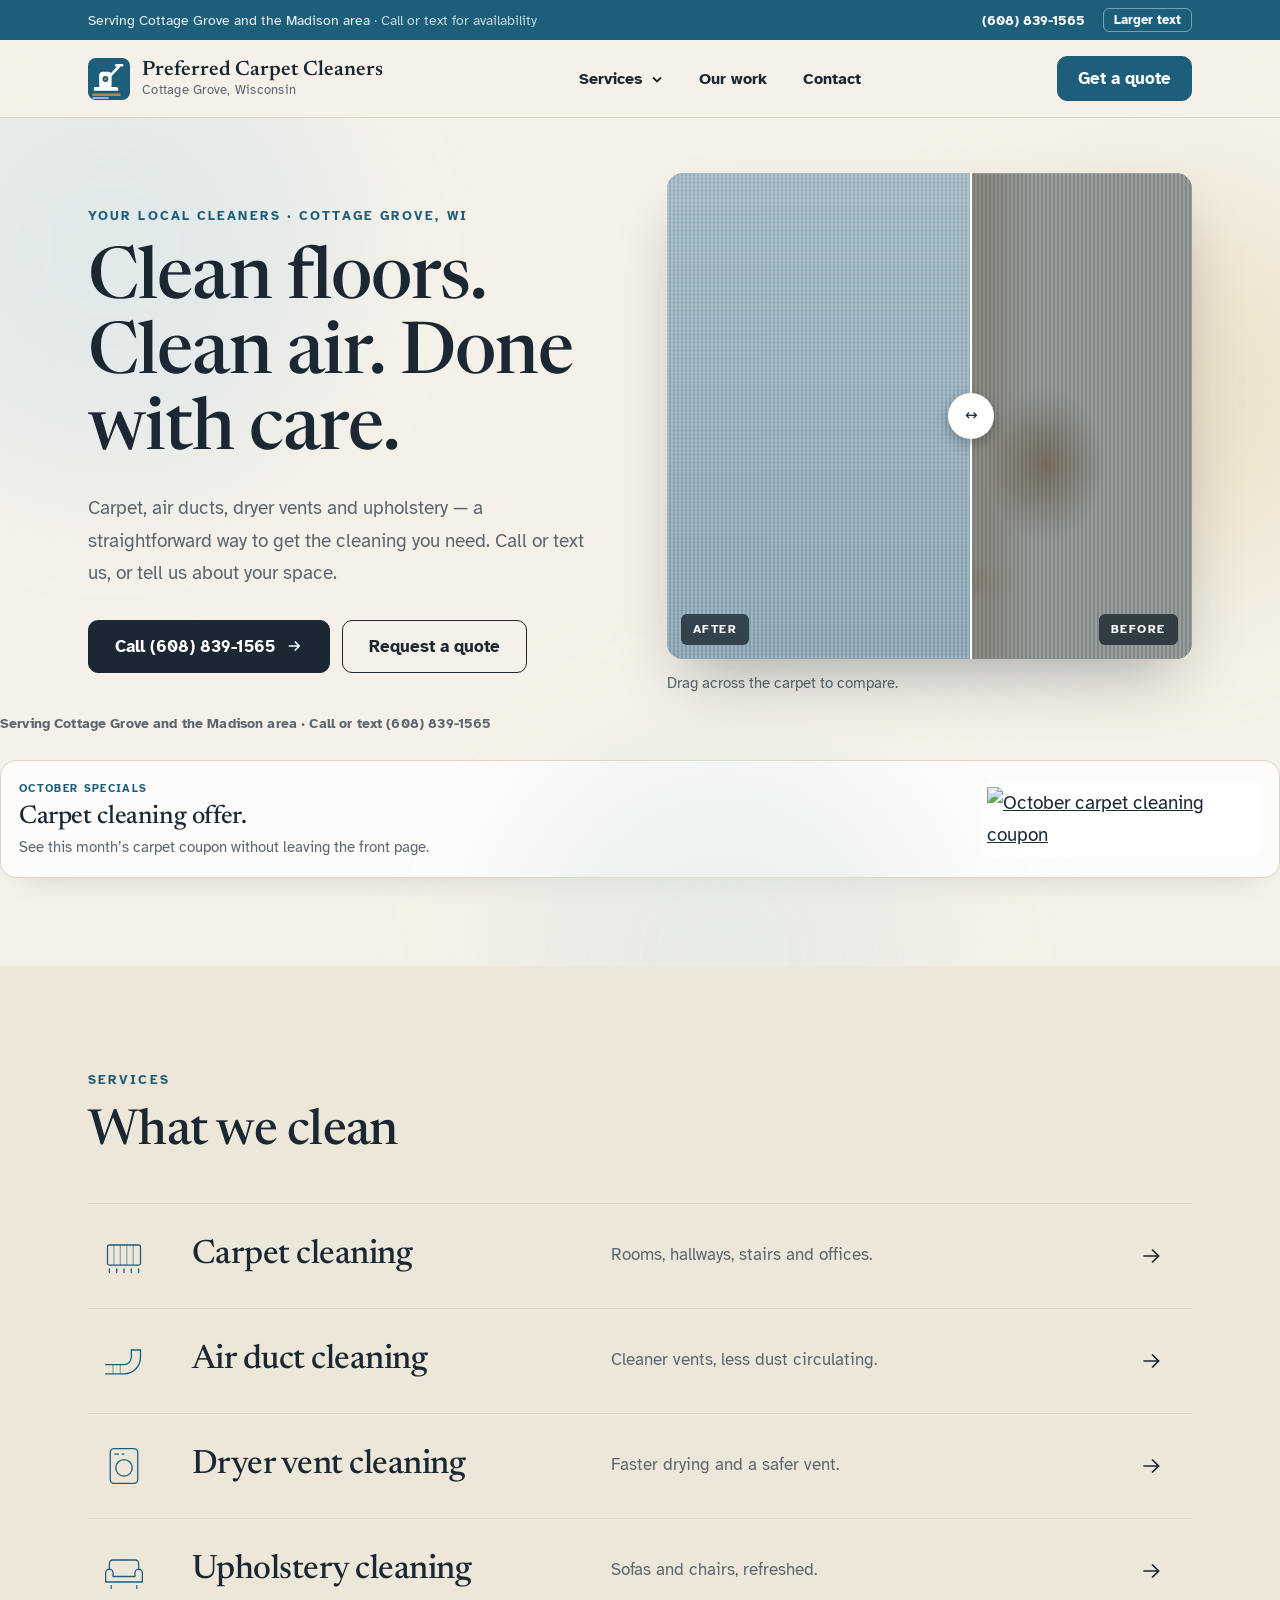
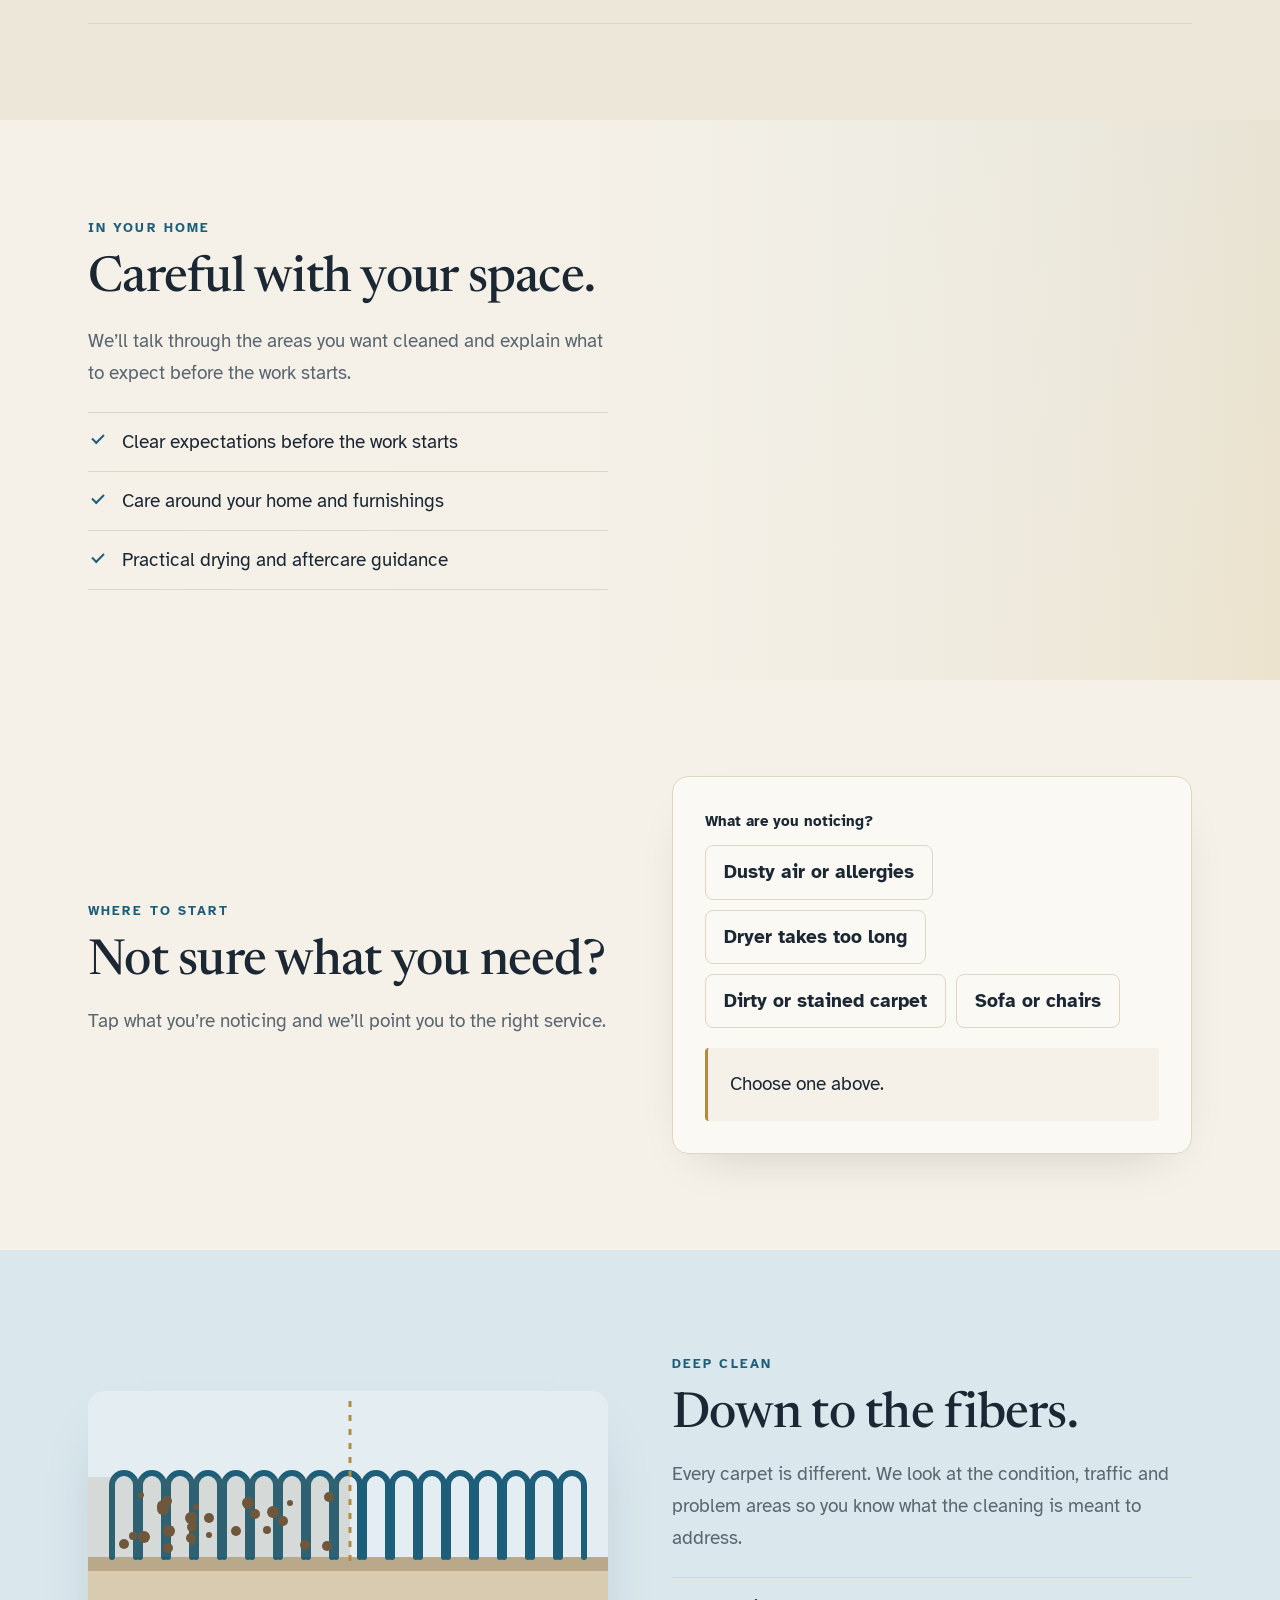
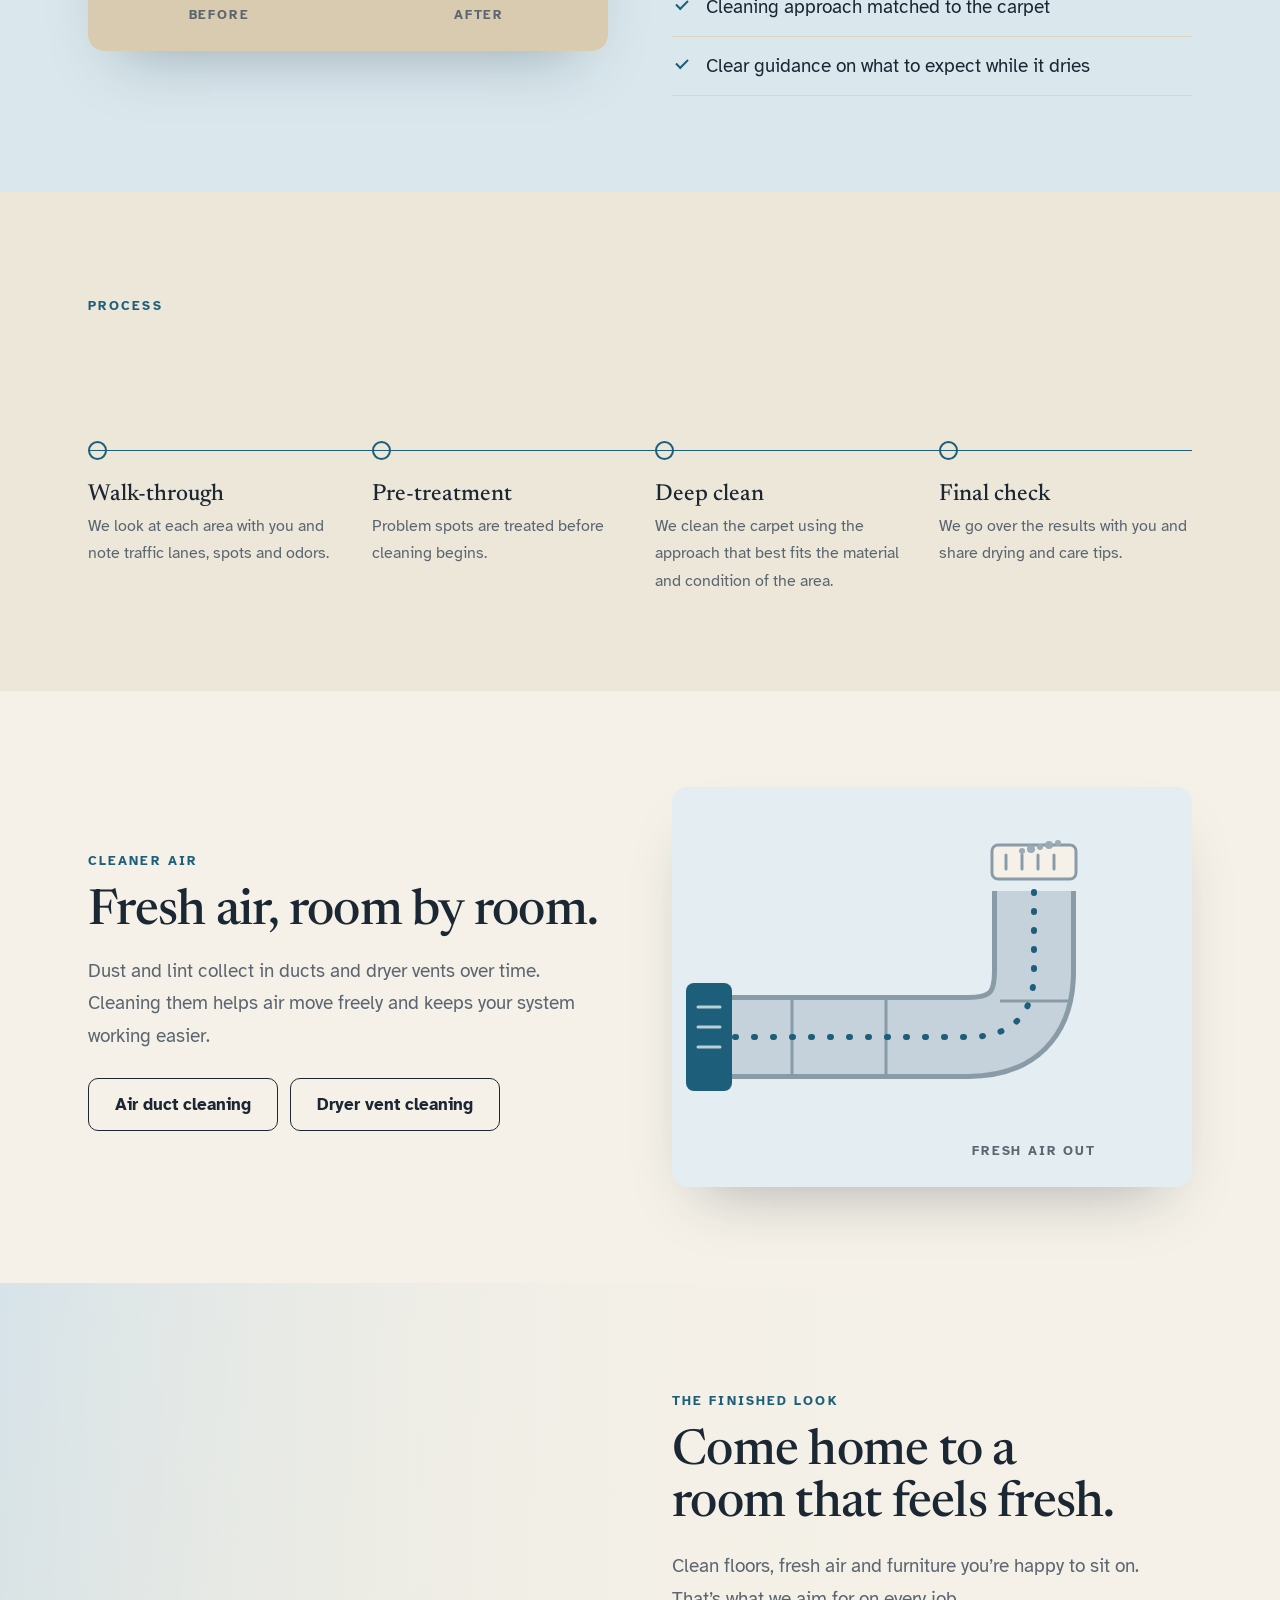
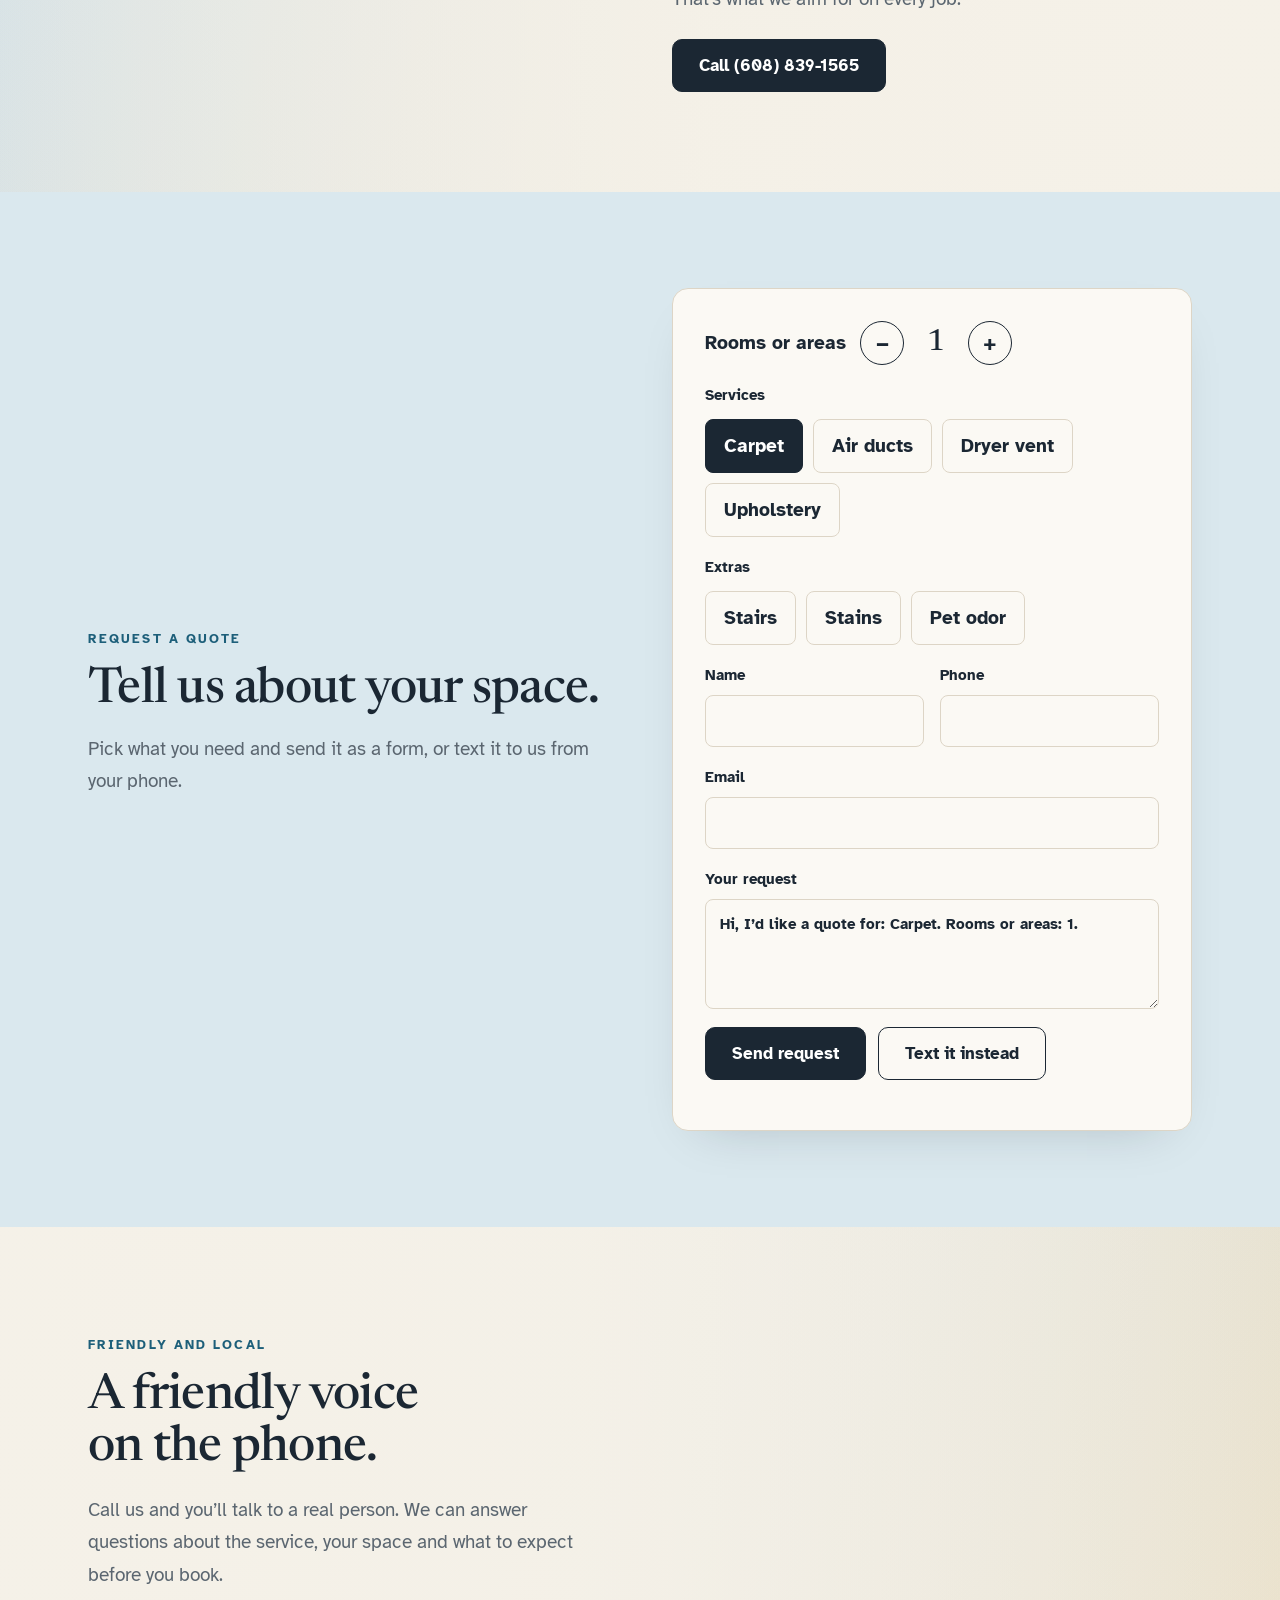
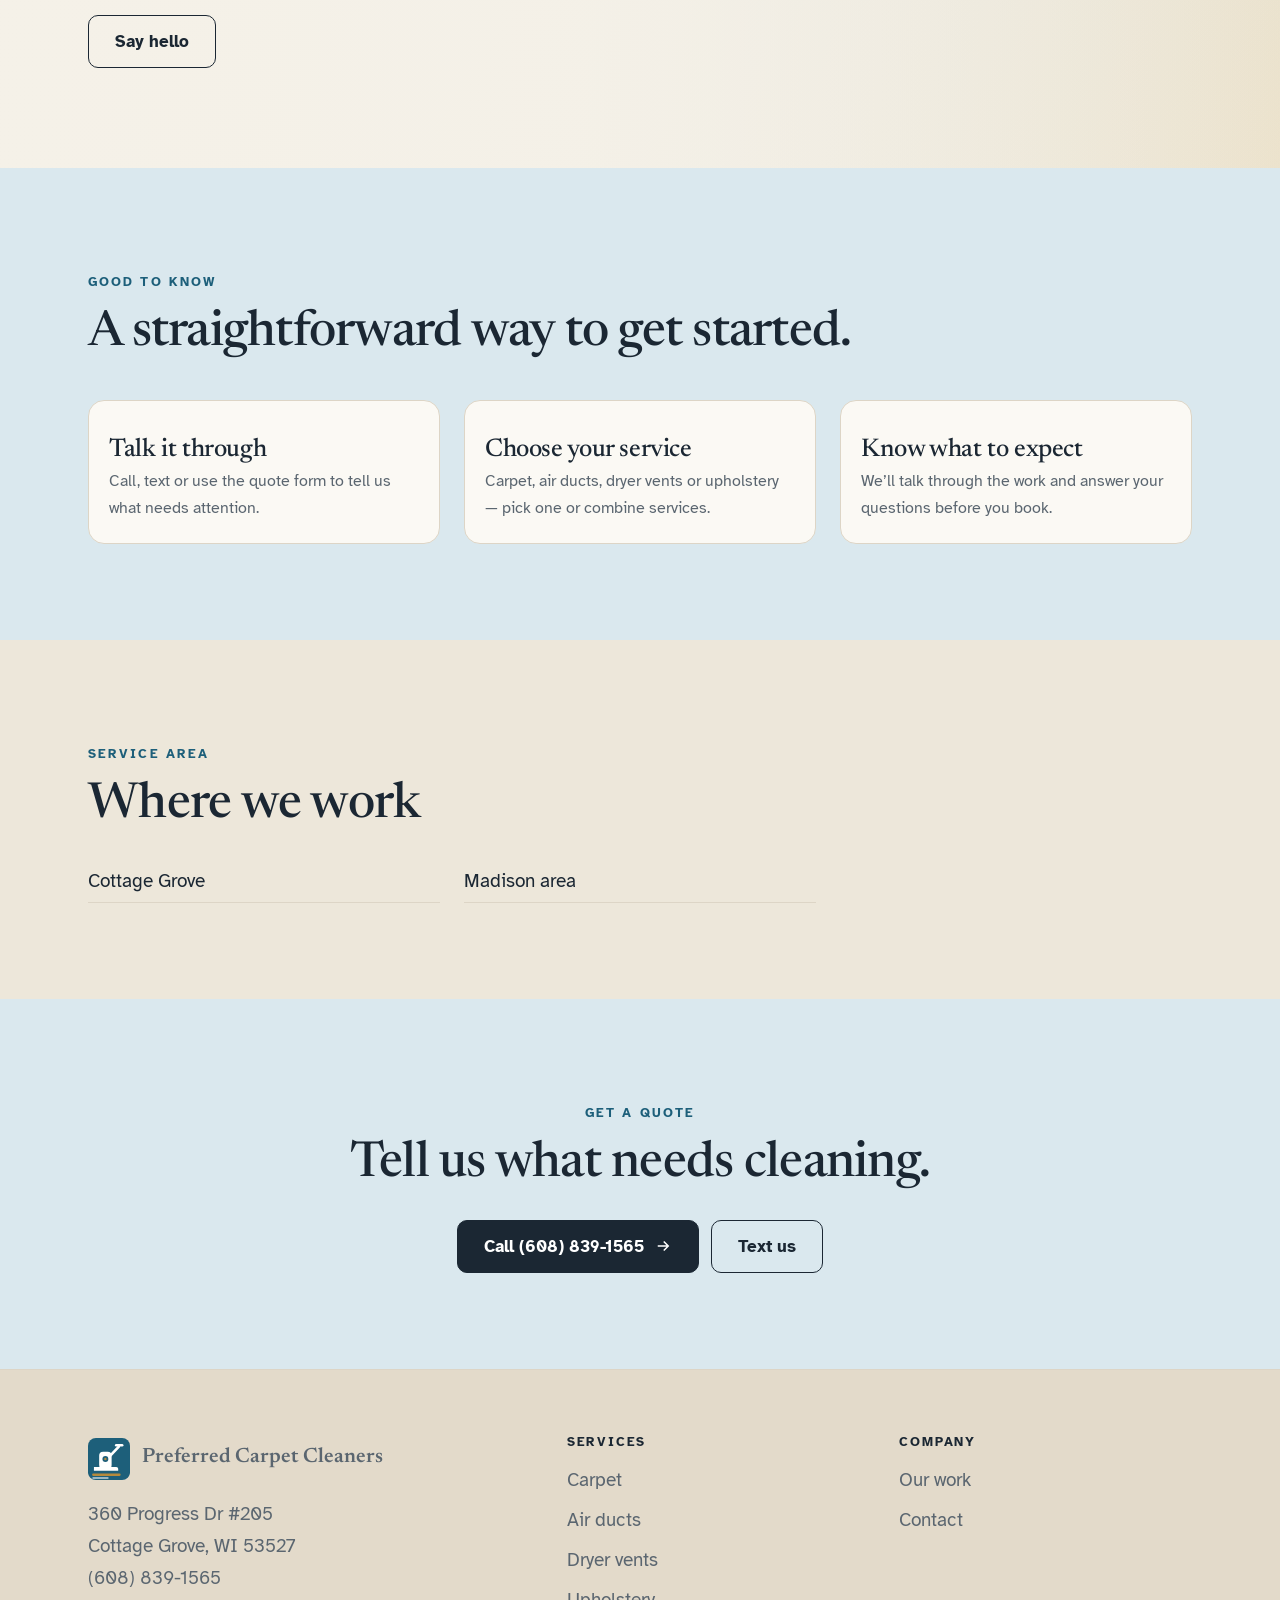
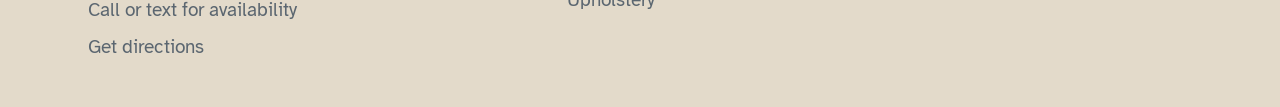
==== commit 182a88e1: "Polish Preferred Carpet Cleaners site content and conversion flow" ====
--- a/preferred-carpet-cleaning/index.html
+++ b/preferred-carpet-cleaning/index.html
@@ -1 +1 @@
-<!DOCTYPE html><html lang='en'><head><meta charset='utf-8'><meta name='viewport' content='width=device-width, initial-scale=1, viewport-fit=cover'><title>Carpet, Air Duct, Dryer Vent and Upholstery Cleaning | Preferred Carpet Cleaners | Cottage Grove, WI</title><meta name='description' content='Carpet, air duct, dryer vent and upholstery cleaning in Cottage Grove, Wisconsin. Call (608) 839-1565.'><link rel='preconnect' href='https://fonts.googleapis.com'><link rel='preconnect' href='https://fonts.gstatic.com' crossorigin><link href='https://fonts.googleapis.com/css2?family=Newsreader:opsz,wght@6..72,500&family=Atkinson+Hyperlegible:wght@400;700&display=swap' rel='stylesheet'><link rel='stylesheet' href='styles.css'></head><body><script src='site.js'></script><main><style>.gfx{border-radius:16px;overflow:hidden;box-shadow:0 30px 60px -30px rgba(27,39,51,.35);aspect-ratio:13/10;background:#E3EDF2}.gfx svg{display:block;width:100%;height:100%}.gfx text{font:700 13px 'Atkinson Hyperlegible',sans-serif;letter-spacing:.14em;fill:#5B6670;text-transform:uppercase}.gfx .s{animation:lift 3.8s ease-in infinite;animation-delay:var(--d)}@keyframes lift{0%{transform:translateY(0);opacity:.9}100%{transform:translateY(-100px);opacity:0}}.gfx .f{stroke-dasharray:1 18;stroke-linecap:round;animation:flow 1.6s linear infinite}@keyframes flow{to{stroke-dashoffset:-19}}.gfx .m{animation:drift 5s ease-in infinite;animation-delay:var(--d)}@keyframes drift{0%{transform:translate(0,0);opacity:.7}100%{transform:translate(34px,-50px);opacity:0}}</style><style>.band.flip::after{background:linear-gradient(270deg,rgba(245,241,232,.96) 0,rgba(245,241,232,.78) 45%,rgba(245,241,232,.1) 100%)}.band.flip .box{margin-left:auto}[data-k=smile] img{object-position:62% 30%}[data-k=fresh] img{object-position:center 55%}</style><script>PH.fresh='https://images.unsplash.com/photo-1583847268964-b28dc8f51f92?auto=format&fit=crop&w=1600&q=70';PH.smile='https://images.unsplash.com/photo-1688548566509-44023d14c4cf?auto=format&fit=crop&w=1600&q=70';</script><div class='pg-b'><div class='hero'><div class='orbs' aria-hidden='true'><i></i><i></i><i></i></div><div class='wrap'><div><span class='eyebrow rv'>Your local cleaners · Cottage Grove, WI</span><h1 class='rv' style='--d:.1s;margin-top:14px'>Clean floors. Clean air. Done with care.</h1><p class='lede rv' style='--d:.2s'>Friendly, careful cleaning for carpet, air ducts, dryer vents and upholstery. We’re happy to help homes and businesses in Cottage Grove and the Madison area.</p><div class='cta rv' style='--d:.3s'><a class='btn' href='tel:+16088391565'>Call (608) 839-1565 <svg viewBox='0 0 24 24' aria-hidden='true'><path d='M5 12h14M13 6l6 6-6 6'/></svg></a><a class='btn line' href='index.html#quote'>Build a quote</a></div></div><div class='rv' style='--d:.25s'><div class='rugbox' data-sweep><div class='rug ' role='img' aria-label='Carpet before and after cleaning. Drag to compare.'><div class='layer clean'></div><div class='layer dirty'></div><div class='edge'><i aria-hidden='true'>&#8596;</i></div><span class='tag l'>After</span><span class='tag r'>Before</span></div><input type='range' min='0' max='100' value='0' aria-label='Drag to compare before and after'><p class='hint'>Drag across the carpet to clean it.</p></div></div></div><div class='coupon-side rv' style='--d:.35s'><div class='coupon-side-copy'><span class='coupon-label'>October specials</span><h2>Carpet cleaning offer.</h2><p>Our current carpet cleaning coupon is right here, alongside the main page.</p></div><a class='coupon-side-image' href='#quote' aria-label='View the October carpet cleaning coupon'><img src='https://klbpbcybomnhqfojdgtz.supabase.co/storage/v1/object/public/coupons/coupon%20uploads/Carpet%20Cleaning%20oct%20coupon.jpg' alt='October carpet cleaning coupon'></a></div></div></div><section class='white'><div class='wrap'><span class='eyebrow rv'>Services</span><h2 class='rv' style='--d:.1s;margin-top:12px'>What we clean</h2><div class='rows'><a href='index.html#quote' class='rv' style='--d:0.0s'><svg class='ic' viewBox='0 0 48 48' aria-hidden='true'><rect x='6' y='12' width='36' height='22' rx='2'/><path d='M13 12v22M20 12v22M27 12v22M34 12v22' opacity='.45'/><path d='M8 38v4M16 38v4M24 38v4M32 38v4M40 38v4'/></svg><h3>Carpet cleaning</h3><p>Rooms, hallways, stairs and offices.</p><svg class='arr' viewBox='0 0 24 24' aria-hidden='true'><path d='M5 12h14M13 6l6 6-6 6'/></svg></a><a href='air-duct-cleaning.html' class='rv' style='--d:0.08s'><svg class='ic' viewBox='0 0 48 48' aria-hidden='true'><path d='M4 28h20a8 8 0 0 0 8-8v-8'/><path d='M4 38h20a18 18 0 0 0 18-18V12'/><path d='M32 12h10'/><path d='M12 28v10M20 28v10' opacity='.45'/></svg><h3>Air duct cleaning</h3><p>Cleaner vents, less dust circulating.</p><svg class='arr' viewBox='0 0 24 24' aria-hidden='true'><path d='M5 12h14M13 6l6 6-6 6'/></svg></a><a href='dryer-vent-cleaning.html' class='rv' style='--d:0.16s'><svg class='ic' viewBox='0 0 48 48' aria-hidden='true'><rect x='9' y='5' width='30' height='38' rx='4'/><circle cx='24' cy='26' r='9'/><path d='M14 11h4M22 11h2'/></svg><h3>Dryer vent cleaning</h3><p>Faster drying and a safer vent.</p><svg class='arr' viewBox='0 0 24 24' aria-hidden='true'><path d='M5 12h14M13 6l6 6-6 6'/></svg></a><a href='upholstery-cleaning.html' class='rv' style='--d:0.24s'><svg class='ic' viewBox='0 0 48 48' aria-hidden='true'><path d='M8 22v-6a4 4 0 0 1 4-4h24a4 4 0 0 1 4 4v6'/><path d='M4 26a4 4 0 0 1 8 0v4h24v-4a4 4 0 0 1 8 0v10H4z'/><path d='M10 40v3M38 40v3'/></svg><h3>Upholstery cleaning</h3><p>Sofas and chairs, refreshed.</p><svg class='arr' viewBox='0 0 24 24' aria-hidden='true'><path d='M5 12h14M13 6l6 6-6 6'/></svg></a></div></div></section><section class='band' style='padding:0'><div class='pic band' data-k='carpet' style='position:absolute;inset:0;border-radius:0'></div><div class='wrap' style='padding-top:90px;padding-bottom:90px'><div class='box'><span class='eyebrow rv'>In your home</span><h2 class='rv' style='--d:.1s;margin:12px 0 16px'>Careful with your space.</h2><p class='rv' style='--d:.2s;color:var(--muted)'>[Describe how you protect floors, walls and furniture, such as corner guards, entry mats and moving small items.]</p><ul class='ticks rv' style='--d:.3s'><li>[Equipment you use]</li><li>[Years of experience]</li><li>[Guarantee or follow-up policy]</li></ul></div></div></section><section><div class='wrap two'><div><span class='eyebrow rv'>Where to start</span><h2 class='rv' style='--d:.1s;margin-top:12px'>Not sure what you need?</h2><p class='lead rv' style='--d:.2s'>Tap what you’re noticing and we’ll point you to the right service.</p></div><div class='panel rv' style='--d:.2s'><fieldset class='chips fd'><legend>What are you noticing?</legend></fieldset><div class='res' aria-live='polite'>Choose one above.</div></div></div></section><section class='tint'><div class='wrap two'><div class='gfx rv' style='aspect-ratio:2/1'><svg viewBox='0 140 520 260' role='img' aria-label='Cross-section of carpet fibers, soiled on the left and clean on the right'><rect width='520' height='400' fill='#E3EDF2'/><rect y='318' width='520' height='82' fill='#D9CBB0'/><rect y='306' width='520' height='14' fill='#B9A98A'/><path d='M24 306v-72a12 12 0 0 1 24 0v72' fill='none' stroke='#1D5F7A' stroke-width='6' stroke-linecap='round'/><path d='M52 306v-72a12 12 0 0 1 24 0v72' fill='none' stroke='#1D5F7A' stroke-width='6' stroke-linecap='round'/><path d='M80 306v-72a12 12 0 0 1 24 0v72' fill='none' stroke='#1D5F7A' stroke-width='6' stroke-linecap='round'/><path d='M108 306v-72a12 12 0 0 1 24 0v72' fill='none' stroke='#1D5F7A' stroke-width='6' stroke-linecap='round'/><path d='M136 306v-72a12 12 0 0 1 24 0v72' fill='none' stroke='#1D5F7A' stroke-width='6' stroke-linecap='round'/><path d='M164 306v-72a12 12 0 0 1 24 0v72' fill='none' stroke='#1D5F7A' stroke-width='6' stroke-linecap='round'/><path d='M192 306v-72a12 12 0 0 1 24 0v72' fill='none' stroke='#1D5F7A' stroke-width='6' stroke-linecap='round'/><path d='M220 306v-72a12 12 0 0 1 24 0v72' fill='none' stroke='#1D5F7A' stroke-width='6' stroke-linecap='round'/><path d='M248 306v-72a12 12 0 0 1 24 0v72' fill='none' stroke='#1D5F7A' stroke-width='6' stroke-linecap='round'/><path d='M276 306v-72a12 12 0 0 1 24 0v72' fill='none' stroke='#1D5F7A' stroke-width='6' stroke-linecap='round'/><path d='M304 306v-72a12 12 0 0 1 24 0v72' fill='none' stroke='#1D5F7A' stroke-width='6' stroke-linecap='round'/><path d='M332 306v-72a12 12 0 0 1 24 0v72' fill='none' stroke='#1D5F7A' stroke-width='6' stroke-linecap='round'/><path d='M360 306v-72a12 12 0 0 1 24 0v72' fill='none' stroke='#1D5F7A' stroke-width='6' stroke-linecap='round'/><path d='M388 306v-72a12 12 0 0 1 24 0v72' fill='none' stroke='#1D5F7A' stroke-width='6' stroke-linecap='round'/><path d='M416 306v-72a12 12 0 0 1 24 0v72' fill='none' stroke='#1D5F7A' stroke-width='6' stroke-linecap='round'/><path d='M444 306v-72a12 12 0 0 1 24 0v72' fill='none' stroke='#1D5F7A' stroke-width='6' stroke-linecap='round'/><path d='M472 306v-72a12 12 0 0 1 24 0v72' fill='none' stroke='#1D5F7A' stroke-width='6' stroke-linecap='round'/><rect x='0' y='226' width='262' height='80' fill='#8B6F4E' opacity='.16'/><circle class='s' style='--d:0.8s' cx='56' cy='286' r='6' fill='#6F573C'/><circle class='s' style='--d:1.7s' cx='53' cy='244' r='3' fill='#6F573C'/><circle class='s' style='--d:1.4s' cx='104' cy='291' r='3' fill='#6F573C'/><circle class='s' style='--d:0.8s' cx='167' cy='263' r='5' fill='#6F573C'/><circle class='s' style='--d:2.8s' cx='241' cy='246' r='5' fill='#6F573C'/><circle class='s' style='--d:0.8s' cx='36' cy='293' r='5' fill='#6F573C'/><circle class='s' style='--d:2.9s' cx='79' cy='250' r='5' fill='#6F573C'/><circle class='s' style='--d:1.0s' cx='217' cy='294' r='5' fill='#6F573C'/><circle class='s' style='--d:0.3s' cx='185' cy='261' r='6' fill='#6F573C'/><circle class='s' style='--d:1.8s' cx='75' cy='255' r='6' fill='#6F573C'/><circle class='s' style='--d:1.0s' cx='239' cy='295' r='5' fill='#6F573C'/><circle class='s' style='--d:0.0s' cx='104' cy='276' r='5' fill='#6F573C'/><circle class='s' style='--d:3.1s' cx='160' cy='252' r='6' fill='#6F573C'/><circle class='s' style='--d:1.5s' cx='103' cy='267' r='6' fill='#6F573C'/><circle class='s' style='--d:0.6s' cx='108' cy='256' r='3' fill='#6F573C'/><circle class='s' style='--d:0.3s' cx='148' cy='280' r='5' fill='#6F573C'/><circle class='s' style='--d:1.9s' cx='195' cy='270' r='5' fill='#6F573C'/><circle class='s' style='--d:0.5s' cx='202' cy='252' r='3' fill='#6F573C'/><circle class='s' style='--d:1.5s' cx='81' cy='280' r='6' fill='#6F573C'/><circle class='s' style='--d:1.0s' cx='121' cy='267' r='5' fill='#6F573C'/><circle class='s' style='--d:2.3s' cx='80' cy='297' r='5' fill='#6F573C'/><circle class='s' style='--d:0.4s' cx='45' cy='285' r='4' fill='#6F573C'/><circle class='s' style='--d:1.0s' cx='179' cy='279' r='4' fill='#6F573C'/><circle class='s' style='--d:0.4s' cx='75' cy='258' r='6' fill='#6F573C'/><circle class='s' style='--d:0.1s' cx='121' cy='284' r='3' fill='#6F573C'/><circle class='s' style='--d:3.2s' cx='103' cy='287' r='5' fill='#6F573C'/><path d='M262 150V318' stroke='#B58A3C' stroke-width='3' stroke-dasharray='6 8'/><text x='131' y='368' text-anchor='middle'>Before</text><text x='391' y='368' text-anchor='middle'>After</text></svg></div><div><span class='eyebrow rv'>Deep clean</span><h2 class='rv' style='--d:.1s;margin:12px 0 16px'>Down to the fibers.</h2><p class='lead rv' style='--d:.2s'>Soil settles deep in the pile, where a vacuum can’t reach. Professional cleaning lifts it out, so carpet looks and feels fresh again.</p><ul class='ticks rv' style='--d:.3s'><li>[Your cleaning method]</li><li>[Drying time]</li></ul></div></div></section><section class='white'><div class='wrap'><span class='eyebrow rv'>Process</span><h2 class='rv' style='--d:.1s;margin-top:12px'>How a carpet job goes</h2><ol class='tl'><li class='rv'><b>Walk-through</b><p>We look at each area with you and note traffic lanes, spots and odors.</p></li><li class='rv' style='--d:.15s'><b>Pre-treatment</b><p>Problem spots are treated before cleaning begins.</p></li><li class='rv' style='--d:.3s'><b>Deep clean</b><p>[Describe your cleaning method here.]</p></li><li class='rv' style='--d:.45s'><b>Final check</b><p>We go over the results with you and share drying and care tips.</p></li></ol></div></section><section><div class='wrap two'><div><span class='eyebrow rv'>Cleaner air</span><h2 class='rv' style='--d:.1s;margin:12px 0 16px'>Fresh air, room by room.</h2><p class='lead rv' style='--d:.2s'>Dust and lint collect in ducts and dryer vents over time. Cleaning them helps air move freely and keeps your system working easier.</p><div class='cta rv' style='--d:.3s;margin-top:26px'><a class='btn line' href='air-duct-cleaning.html'>Air duct cleaning</a><a class='btn line' href='dryer-vent-cleaning.html'>Dryer vent cleaning</a></div></div><div class='gfx rv' style='--d:.15s'><svg viewBox='0 0 520 400' role='img' aria-label='Air moving cleanly through a duct to a vent'><rect width='520' height='400' fill='#E3EDF2'/><path d='M44 250H296Q362 250 362 184V104' fill='none' stroke='#8A9BA8' stroke-width='84'/><path d='M44 250H296Q362 250 362 184V104' fill='none' stroke='#C5D2DB' stroke-width='74'/><path d='M120 212v76M214 212v76M326 250' stroke='#8A9BA8' stroke-width='3' fill='none'/><path d='M328 214h68' stroke='#8A9BA8' stroke-width='3'/><rect x='14' y='196' width='46' height='108' rx='8' fill='#1D5F7A'/><path d='M26 220h22M26 240h22M26 260h22' stroke='#fff' stroke-width='3' stroke-linecap='round' opacity='.7'/><rect x='320' y='58' width='84' height='34' rx='6' fill='#F5F1E8' stroke='#8A9BA8' stroke-width='3'/><path d='M334 68v14M350 68v14M366 68v14M382 68v14' stroke='#8A9BA8' stroke-width='3' stroke-linecap='round'/><path class='f' d='M44 250H296Q362 250 362 184V104' fill='none' stroke='#1D5F7A' stroke-width='6'/><circle class='m' style='--d:0.0s' cx='350' cy='64' r='3' fill='#9AAAB6'/><circle class='m' style='--d:0.9s' cx='359' cy='62' r='4' fill='#9AAAB6'/><circle class='m' style='--d:1.8s' cx='368' cy='60' r='3' fill='#9AAAB6'/><circle class='m' style='--d:2.7s' cx='377' cy='58' r='4' fill='#9AAAB6'/><circle class='m' style='--d:3.6s' cx='386' cy='56' r='3' fill='#9AAAB6'/><text x='362' y='368' text-anchor='middle'>Fresh air out</text></svg></div></div></section><section class='band flip' style='padding:0'><div class='pic band flip' data-k='fresh' style='position:absolute;inset:0;border-radius:0'></div><div class='wrap' style='padding-top:100px;padding-bottom:100px'><div class='box'><span class='eyebrow rv'>The finished look</span><h2 class='rv' style='--d:.1s;margin:12px 0 16px'>Come home to a room that feels fresh.</h2><p class='rv' style='--d:.2s;color:var(--muted)'>Clean floors, fresh air and furniture you’re happy to sit on. That’s what we aim for on every job.</p><div class='cta rv' style='--d:.3s;margin-top:24px'><a class='btn' href='tel:+16088391565'>Call (608) 839-1565</a></div></div></div></section><section id='quote' class='tint'><div class='wrap two'><div><span class='eyebrow rv'>Request a quote</span><h2 class='rv' style='margin-top:12px'>Tell us about your space.</h2><p class='lead rv' style='--d:.2s'>Pick what you need and send it as a form, or text it to us from your phone.</p></div><div class='rv' style='--d:.2s'><form class='panel form qb' novalidate><div class='stp' role='group' aria-label='Rooms'>Rooms or areas <button type='button' class='minus' aria-label='Fewer'>&minus;</button><output class='rooms'>1</output><button type='button' class='plus' aria-label='More'>+</button></div><fieldset class='chips svc'><legend>Services</legend><label class='chip'><input type='checkbox' value='Carpet' checked><span>Carpet</span></label><label class='chip'><input type='checkbox' value='Air ducts'><span>Air ducts</span></label><label class='chip'><input type='checkbox' value='Dryer vent'><span>Dryer vent</span></label><label class='chip'><input type='checkbox' value='Upholstery'><span>Upholstery</span></label></fieldset><fieldset class='chips ex'><legend>Extras</legend><label class='chip'><input type='checkbox' value='stairs'><span>Stairs</span></label><label class='chip'><input type='checkbox' value='stains'><span>Stains</span></label><label class='chip'><input type='checkbox' value='pet odor'><span>Pet odor</span></label></fieldset><div class='row'><label class='f'>Name<input type='text' name='name' autocomplete='name'></label><label class='f'>Phone<input type='tel' name='phone' autocomplete='tel'></label></div><label class='f'>Email<input type='email' name='email' autocomplete='email'></label><label class='f'>Your request<textarea class='msg' name='message'></textarea></label><div class='acts'><button class='btn' type='submit'>Send request</button><a class='btn line sms' href='sms:+16088391565'>Text it instead</a></div><p class='status' role='status'></p></form></div></div></section><section class='band' style='padding:0'><div class='pic band' data-k='smile' style='position:absolute;inset:0;border-radius:0'></div><div class='wrap' style='padding-top:100px;padding-bottom:100px'><div class='box'><span class='eyebrow rv'>Friendly and local</span><h2 class='rv' style='--d:.1s;margin:12px 0 16px'>A friendly voice on the phone.</h2><p class='rv' style='--d:.2s;color:var(--muted)'>Call us and you’ll talk to a real person. [Owner name] and the team look forward to meeting you.</p><div class='cta rv' style='--d:.3s;margin-top:24px'><a class='btn line' href='contact-us.html'>Say hello</a></div></div></div></section><section id='reviews'><div class='wrap'><span class='eyebrow rv'>Reviews</span><h2 class='rv' style='--d:.1s;margin-top:12px'>What customers say</h2><div class='grid g3'><div class='rev rv' style='--d:0.0s'><p>[Paste a real customer review here.]</p><span>[Customer name], [Town]</span></div><div class='rev rv' style='--d:0.12s'><p>[Paste a real customer review here.]</p><span>[Customer name], [Town]</span></div><div class='rev rv' style='--d:0.24s'><p>[Paste a real customer review here.]</p><span>[Customer name], [Town]</span></div></div></div></section><section class='white'><div class='wrap'><span class='eyebrow rv'>Service area</span><h2 class='rv' style='--d:.1s;margin-top:12px'>Where we work</h2><ul class='towns rv' style='--d:.2s'><li>Cottage Grove</li><li>Madison</li><li>[Add town]</li><li>[Add town]</li><li>[Add town]</li><li>[Add town]</li></ul></div></section></main></body></html>+<!DOCTYPE html><html lang='en'><head><meta charset='utf-8'><meta name='viewport' content='width=device-width, initial-scale=1, viewport-fit=cover'><title>Carpet, Air Duct, Dryer Vent and Upholstery Cleaning | Preferred Carpet Cleaners | Cottage Grove, WI</title><meta name='description' content='Carpet, air duct, dryer vent and upholstery cleaning in Cottage Grove and the Madison area. Call or text (608) 839-1565.'><link rel='preconnect' href='https://fonts.googleapis.com'><link rel='preconnect' href='https://fonts.gstatic.com' crossorigin><link href='https://fonts.googleapis.com/css2?family=Newsreader:opsz,wght@6..72,500&family=Atkinson+Hyperlegible:wght@400;700&display=swap' rel='stylesheet'><link rel='stylesheet' href='styles.css'></head><body><script src='site.js'></script><main><style>.gfx{border-radius:16px;overflow:hidden;box-shadow:0 30px 60px -30px rgba(27,39,51,.35);aspect-ratio:13/10;background:#E3EDF2}.gfx svg{display:block;width:100%;height:100%}.gfx text{font:700 13px 'Atkinson Hyperlegible',sans-serif;letter-spacing:.14em;fill:#5B6670;text-transform:uppercase}.gfx .s{animation:lift 3.8s ease-in infinite;animation-delay:var(--d)}@keyframes lift{0%{transform:translateY(0);opacity:.9}100%{transform:translateY(-100px);opacity:0}}.gfx .f{stroke-dasharray:1 18;stroke-linecap:round;animation:flow 1.6s linear infinite}@keyframes flow{to{stroke-dashoffset:-19}}.gfx .m{animation:drift 5s ease-in infinite;animation-delay:var(--d)}@keyframes drift{0%{transform:translate(0,0);opacity:.7}100%{transform:translate(34px,-50px);opacity:0}}</style><style>.band.flip::after{background:linear-gradient(270deg,rgba(245,241,232,.96) 0,rgba(245,241,232,.78) 45%,rgba(245,241,232,.1) 100%)}.band.flip .box{margin-left:auto}[data-k=smile] img{object-position:62% 30%}[data-k=fresh] img{object-position:center 55%}</style><script>PH.fresh='https://images.unsplash.com/photo-1583847268964-b28dc8f51f92?auto=format&fit=crop&w=1600&q=70';PH.smile='https://images.unsplash.com/photo-1688548566509-44023d14c4cf?auto=format&fit=crop&w=1600&q=70';</script><div class='pg-b'><div class='hero'><div class='orbs' aria-hidden='true'><i></i><i></i><i></i></div><div class='wrap'><div><span class='eyebrow rv'>Your local cleaners · Cottage Grove, WI</span><h1 class='rv' style='--d:.1s;margin-top:14px'>Clean floors. Clean air. Done with care.</h1><p class='lede rv' style='--d:.2s'>Carpet, air ducts, dryer vents and upholstery — a straightforward way to get the cleaning you need. Call or text us, or tell us about your space.</p><div class='cta rv' style='--d:.3s'><a class='btn' href='tel:+16088391565'>Call (608) 839-1565 <svg viewBox='0 0 24 24' aria-hidden='true'><path d='M5 12h14M13 6l6 6-6 6'/></svg></a><a class='btn line' href='index.html#quote'>Request a quote</a></div></div><div class='rv' style='--d:.25s'><div class='rugbox' data-sweep><div class='rug ' role='img' aria-label='Carpet before and after cleaning. Drag to compare.'><div class='layer clean'></div><div class='layer dirty'></div><div class='edge'><i aria-hidden='true'>&#8596;</i></div><span class='tag l'>After</span><span class='tag r'>Before</span></div><input type='range' min='0' max='100' value='0' aria-label='Drag to compare before and after'><p class='hint'>Drag across the carpet to compare.</p></div></div></div><div class='hero-note rv' style='--d:.4s'>Serving Cottage Grove and the Madison area · Call or text (608) 839-1565</div><div class='coupon-side rv' style='--d:.35s'><div class='coupon-side-copy'><span class='coupon-label'>October specials</span><h2>Carpet cleaning offer.</h2><p>See this month’s carpet coupon without leaving the front page.</p></div><a class='coupon-side-image' href='#quote' aria-label='View the October carpet cleaning coupon'><img src='https://klbpbcybomnhqfojdgtz.supabase.co/storage/v1/object/public/coupons/coupon%20uploads/Carpet%20Cleaning%20oct%20coupon.jpg' alt='October carpet cleaning coupon'></a></div></div></div><section class='white'><div class='wrap'><span class='eyebrow rv'>Services</span><h2 class='rv' style='--d:.1s;margin-top:12px'>What we clean</h2><div class='rows'><a href='index.html#quote' class='rv' style='--d:0.0s'><svg class='ic' viewBox='0 0 48 48' aria-hidden='true'><rect x='6' y='12' width='36' height='22' rx='2'/><path d='M13 12v22M20 12v22M27 12v22M34 12v22' opacity='.45'/><path d='M8 38v4M16 38v4M24 38v4M32 38v4M40 38v4'/></svg><h3>Carpet cleaning</h3><p>Rooms, hallways, stairs and offices.</p><svg class='arr' viewBox='0 0 24 24' aria-hidden='true'><path d='M5 12h14M13 6l6 6-6 6'/></svg></a><a href='air-duct-cleaning.html' class='rv' style='--d:0.08s'><svg class='ic' viewBox='0 0 48 48' aria-hidden='true'><path d='M4 28h20a8 8 0 0 0 8-8v-8'/><path d='M4 38h20a18 18 0 0 0 18-18V12'/><path d='M32 12h10'/><path d='M12 28v10M20 28v10' opacity='.45'/></svg><h3>Air duct cleaning</h3><p>Cleaner vents, less dust circulating.</p><svg class='arr' viewBox='0 0 24 24' aria-hidden='true'><path d='M5 12h14M13 6l6 6-6 6'/></svg></a><a href='dryer-vent-cleaning.html' class='rv' style='--d:0.16s'><svg class='ic' viewBox='0 0 48 48' aria-hidden='true'><rect x='9' y='5' width='30' height='38' rx='4'/><circle cx='24' cy='26' r='9'/><path d='M14 11h4M22 11h2'/></svg><h3>Dryer vent cleaning</h3><p>Faster drying and a safer vent.</p><svg class='arr' viewBox='0 0 24 24' aria-hidden='true'><path d='M5 12h14M13 6l6 6-6 6'/></svg></a><a href='upholstery-cleaning.html' class='rv' style='--d:0.24s'><svg class='ic' viewBox='0 0 48 48' aria-hidden='true'><path d='M8 22v-6a4 4 0 0 1 4-4h24a4 4 0 0 1 4 4v6'/><path d='M4 26a4 4 0 0 1 8 0v4h24v-4a4 4 0 0 1 8 0v10H4z'/><path d='M10 40v3M38 40v3'/></svg><h3>Upholstery cleaning</h3><p>Sofas and chairs, refreshed.</p><svg class='arr' viewBox='0 0 24 24' aria-hidden='true'><path d='M5 12h14M13 6l6 6-6 6'/></svg></a></div></div></section><section class='band' style='padding:0'><div class='pic band' data-k='carpet' style='position:absolute;inset:0;border-radius:0'></div><div class='wrap' style='padding-top:90px;padding-bottom:90px'><div class='box'><span class='eyebrow rv'>In your home</span><h2 class='rv' style='--d:.1s;margin:12px 0 16px'>Careful with your space.</h2><p class='rv' style='--d:.2s;color:var(--muted)'>We’ll talk through the areas you want cleaned and explain what to expect before the work starts.</p><ul class='ticks rv' style='--d:.3s'><li>Clear expectations before the work starts</li><li>Care around your home and furnishings</li><li>Practical drying and aftercare guidance</li></ul></div></div></section><section><div class='wrap two'><div><span class='eyebrow rv'>Where to start</span><h2 class='rv' style='--d:.1s;margin-top:12px'>Not sure what you need?</h2><p class='lead rv' style='--d:.2s'>Tap what you’re noticing and we’ll point you to the right service.</p></div><div class='panel rv' style='--d:.2s'><fieldset class='chips fd'><legend>What are you noticing?</legend></fieldset><div class='res' aria-live='polite'>Choose one above.</div></div></div></section><section class='tint'><div class='wrap two'><div class='gfx rv' style='aspect-ratio:2/1'><svg viewBox='0 140 520 260' role='img' aria-label='Cross-section of carpet fibers, soiled on the left and clean on the right'><rect width='520' height='400' fill='#E3EDF2'/><rect y='318' width='520' height='82' fill='#D9CBB0'/><rect y='306' width='520' height='14' fill='#B9A98A'/><path d='M24 306v-72a12 12 0 0 1 24 0v72' fill='none' stroke='#1D5F7A' stroke-width='6' stroke-linecap='round'/><path d='M52 306v-72a12 12 0 0 1 24 0v72' fill='none' stroke='#1D5F7A' stroke-width='6' stroke-linecap='round'/><path d='M80 306v-72a12 12 0 0 1 24 0v72' fill='none' stroke='#1D5F7A' stroke-width='6' stroke-linecap='round'/><path d='M108 306v-72a12 12 0 0 1 24 0v72' fill='none' stroke='#1D5F7A' stroke-width='6' stroke-linecap='round'/><path d='M136 306v-72a12 12 0 0 1 24 0v72' fill='none' stroke='#1D5F7A' stroke-width='6' stroke-linecap='round'/><path d='M164 306v-72a12 12 0 0 1 24 0v72' fill='none' stroke='#1D5F7A' stroke-width='6' stroke-linecap='round'/><path d='M192 306v-72a12 12 0 0 1 24 0v72' fill='none' stroke='#1D5F7A' stroke-width='6' stroke-linecap='round'/><path d='M220 306v-72a12 12 0 0 1 24 0v72' fill='none' stroke='#1D5F7A' stroke-width='6' stroke-linecap='round'/><path d='M248 306v-72a12 12 0 0 1 24 0v72' fill='none' stroke='#1D5F7A' stroke-width='6' stroke-linecap='round'/><path d='M276 306v-72a12 12 0 0 1 24 0v72' fill='none' stroke='#1D5F7A' stroke-width='6' stroke-linecap='round'/><path d='M304 306v-72a12 12 0 0 1 24 0v72' fill='none' stroke='#1D5F7A' stroke-width='6' stroke-linecap='round'/><path d='M332 306v-72a12 12 0 0 1 24 0v72' fill='none' stroke='#1D5F7A' stroke-width='6' stroke-linecap='round'/><path d='M360 306v-72a12 12 0 0 1 24 0v72' fill='none' stroke='#1D5F7A' stroke-width='6' stroke-linecap='round'/><path d='M388 306v-72a12 12 0 0 1 24 0v72' fill='none' stroke='#1D5F7A' stroke-width='6' stroke-linecap='round'/><path d='M416 306v-72a12 12 0 0 1 24 0v72' fill='none' stroke='#1D5F7A' stroke-width='6' stroke-linecap='round'/><path d='M444 306v-72a12 12 0 0 1 24 0v72' fill='none' stroke='#1D5F7A' stroke-width='6' stroke-linecap='round'/><path d='M472 306v-72a12 12 0 0 1 24 0v72' fill='none' stroke='#1D5F7A' stroke-width='6' stroke-linecap='round'/><rect x='0' y='226' width='262' height='80' fill='#8B6F4E' opacity='.16'/><circle class='s' style='--d:0.8s' cx='56' cy='286' r='6' fill='#6F573C'/><circle class='s' style='--d:1.7s' cx='53' cy='244' r='3' fill='#6F573C'/><circle class='s' style='--d:1.4s' cx='104' cy='291' r='3' fill='#6F573C'/><circle class='s' style='--d:0.8s' cx='167' cy='263' r='5' fill='#6F573C'/><circle class='s' style='--d:2.8s' cx='241' cy='246' r='5' fill='#6F573C'/><circle class='s' style='--d:0.8s' cx='36' cy='293' r='5' fill='#6F573C'/><circle class='s' style='--d:2.9s' cx='79' cy='250' r='5' fill='#6F573C'/><circle class='s' style='--d:1.0s' cx='217' cy='294' r='5' fill='#6F573C'/><circle class='s' style='--d:0.3s' cx='185' cy='261' r='6' fill='#6F573C'/><circle class='s' style='--d:1.8s' cx='75' cy='255' r='6' fill='#6F573C'/><circle class='s' style='--d:1.0s' cx='239' cy='295' r='5' fill='#6F573C'/><circle class='s' style='--d:0.0s' cx='104' cy='276' r='5' fill='#6F573C'/><circle class='s' style='--d:3.1s' cx='160' cy='252' r='6' fill='#6F573C'/><circle class='s' style='--d:1.5s' cx='103' cy='267' r='6' fill='#6F573C'/><circle class='s' style='--d:0.6s' cx='108' cy='256' r='3' fill='#6F573C'/><circle class='s' style='--d:0.3s' cx='148' cy='280' r='5' fill='#6F573C'/><circle class='s' style='--d:1.9s' cx='195' cy='270' r='5' fill='#6F573C'/><circle class='s' style='--d:0.5s' cx='202' cy='252' r='3' fill='#6F573C'/><circle class='s' style='--d:1.5s' cx='81' cy='280' r='6' fill='#6F573C'/><circle class='s' style='--d:1.0s' cx='121' cy='267' r='5' fill='#6F573C'/><circle class='s' style='--d:2.3s' cx='80' cy='297' r='5' fill='#6F573C'/><circle class='s' style='--d:0.4s' cx='45' cy='285' r='4' fill='#6F573C'/><circle class='s' style='--d:1.0s' cx='179' cy='279' r='4' fill='#6F573C'/><circle class='s' style='--d:0.4s' cx='75' cy='258' r='6' fill='#6F573C'/><circle class='s' style='--d:0.1s' cx='121' cy='284' r='3' fill='#6F573C'/><circle class='s' style='--d:3.2s' cx='103' cy='287' r='5' fill='#6F573C'/><path d='M262 150V318' stroke='#B58A3C' stroke-width='3' stroke-dasharray='6 8'/><text x='131' y='368' text-anchor='middle'>Before</text><text x='391' y='368' text-anchor='middle'>After</text></svg></div><div><span class='eyebrow rv'>Deep clean</span><h2 class='rv' style='--d:.1s;margin:12px 0 16px'>Down to the fibers.</h2><p class='lead rv' style='--d:.2s'>Every carpet is different. We look at the condition, traffic and problem areas so you know what the cleaning is meant to address.</p><ul class='ticks rv' style='--d:.3s'><li>Cleaning approach matched to the carpet</li><li>Clear guidance on what to expect while it dries</li></ul></div></div></section><section class='white'><div class='wrap'><span class='eyebrow rv'>Process</span><h2 class='rv' style='--d:.1s;margin-top:12px'>How a carpet job goes</h2><ol class='tl'><li class='rv'><b>Walk-through</b><p>We look at each area with you and note traffic lanes, spots and odors.</p></li><li class='rv' style='--d:.15s'><b>Pre-treatment</b><p>Problem spots are treated before cleaning begins.</p></li><li class='rv' style='--d:.3s'><b>Deep clean</b><p>We clean the carpet using the approach that best fits the material and condition of the area.</p></li><li class='rv' style='--d:.45s'><b>Final check</b><p>We go over the results with you and share drying and care tips.</p></li></ol></div></section><section><div class='wrap two'><div><span class='eyebrow rv'>Cleaner air</span><h2 class='rv' style='--d:.1s;margin:12px 0 16px'>Fresh air, room by room.</h2><p class='lead rv' style='--d:.2s'>Dust and lint collect in ducts and dryer vents over time. Cleaning them helps air move freely and keeps your system working easier.</p><div class='cta rv' style='--d:.3s;margin-top:26px'><a class='btn line' href='air-duct-cleaning.html'>Air duct cleaning</a><a class='btn line' href='dryer-vent-cleaning.html'>Dryer vent cleaning</a></div></div><div class='gfx rv' style='--d:.15s'><svg viewBox='0 0 520 400' role='img' aria-label='Air moving cleanly through a duct to a vent'><rect width='520' height='400' fill='#E3EDF2'/><path d='M44 250H296Q362 250 362 184V104' fill='none' stroke='#8A9BA8' stroke-width='84'/><path d='M44 250H296Q362 250 362 184V104' fill='none' stroke='#C5D2DB' stroke-width='74'/><path d='M120 212v76M214 212v76M326 250' stroke='#8A9BA8' stroke-width='3' fill='none'/><path d='M328 214h68' stroke='#8A9BA8' stroke-width='3'/><rect x='14' y='196' width='46' height='108' rx='8' fill='#1D5F7A'/><path d='M26 220h22M26 240h22M26 260h22' stroke='#fff' stroke-width='3' stroke-linecap='round' opacity='.7'/><rect x='320' y='58' width='84' height='34' rx='6' fill='#F5F1E8' stroke='#8A9BA8' stroke-width='3'/><path d='M334 68v14M350 68v14M366 68v14M382 68v14' stroke='#8A9BA8' stroke-width='3' stroke-linecap='round'/><path class='f' d='M44 250H296Q362 250 362 184V104' fill='none' stroke='#1D5F7A' stroke-width='6'/><circle class='m' style='--d:0.0s' cx='350' cy='64' r='3' fill='#9AAAB6'/><circle class='m' style='--d:0.9s' cx='359' cy='62' r='4' fill='#9AAAB6'/><circle class='m' style='--d:1.8s' cx='368' cy='60' r='3' fill='#9AAAB6'/><circle class='m' style='--d:2.7s' cx='377' cy='58' r='4' fill='#9AAAB6'/><circle class='m' style='--d:3.6s' cx='386' cy='56' r='3' fill='#9AAAB6'/><text x='362' y='368' text-anchor='middle'>Fresh air out</text></svg></div></div></section><section class='band flip' style='padding:0'><div class='pic band flip' data-k='fresh' style='position:absolute;inset:0;border-radius:0'></div><div class='wrap' style='padding-top:100px;padding-bottom:100px'><div class='box'><span class='eyebrow rv'>The finished look</span><h2 class='rv' style='--d:.1s;margin:12px 0 16px'>Come home to a room that feels fresh.</h2><p class='rv' style='--d:.2s;color:var(--muted)'>Clean floors, fresh air and furniture you’re happy to sit on. That’s what we aim for on every job.</p><div class='cta rv' style='--d:.3s;margin-top:24px'><a class='btn' href='tel:+16088391565'>Call (608) 839-1565</a></div></div></div></section><section id='quote' class='tint'><div class='wrap two'><div><span class='eyebrow rv'>Request a quote</span><h2 class='rv' style='margin-top:12px'>Tell us about your space.</h2><p class='lead rv' style='--d:.2s'>Pick what you need and send it as a form, or text it to us from your phone.</p></div><div class='rv' style='--d:.2s'><form class='panel form qb' novalidate><div class='stp' role='group' aria-label='Rooms'>Rooms or areas <button type='button' class='minus' aria-label='Fewer'>&minus;</button><output class='rooms'>1</output><button type='button' class='plus' aria-label='More'>+</button></div><fieldset class='chips svc'><legend>Services</legend><label class='chip'><input type='checkbox' value='Carpet' checked><span>Carpet</span></label><label class='chip'><input type='checkbox' value='Air ducts'><span>Air ducts</span></label><label class='chip'><input type='checkbox' value='Dryer vent'><span>Dryer vent</span></label><label class='chip'><input type='checkbox' value='Upholstery'><span>Upholstery</span></label></fieldset><fieldset class='chips ex'><legend>Extras</legend><label class='chip'><input type='checkbox' value='stairs'><span>Stairs</span></label><label class='chip'><input type='checkbox' value='stains'><span>Stains</span></label><label class='chip'><input type='checkbox' value='pet odor'><span>Pet odor</span></label></fieldset><div class='row'><label class='f'>Name<input type='text' name='name' autocomplete='name'></label><label class='f'>Phone<input type='tel' name='phone' autocomplete='tel'></label></div><label class='f'>Email<input type='email' name='email' autocomplete='email'></label><label class='f'>Your request<textarea class='msg' name='message'></textarea></label><div class='acts'><button class='btn' type='submit'>Send request</button><a class='btn line sms' href='sms:+16088391565'>Text it instead</a></div><p class='status' role='status'></p></form></div></div></section><section class='band' style='padding:0'><div class='pic band' data-k='smile' style='position:absolute;inset:0;border-radius:0'></div><div class='wrap' style='padding-top:100px;padding-bottom:100px'><div class='box'><span class='eyebrow rv'>Friendly and local</span><h2 class='rv' style='--d:.1s;margin:12px 0 16px'>A friendly voice on the phone.</h2><p class='rv' style='--d:.2s;color:var(--muted)'>Call us and you’ll talk to a real person. We can answer questions about the service, your space and what to expect before you book.</p><div class='cta rv' style='--d:.3s;margin-top:24px'><a class='btn line' href='contact-us.html'>Say hello</a></div></div></div></section><section id='why' class='tint'><div class='wrap'><span class='eyebrow rv'>Good to know</span><h2 class='rv' style='--d:.1s;margin-top:12px'>A straightforward way to get started.</h2><div class='grid g3'><div class='wkc rv' style='--d:0.0s'><h3>Talk it through</h3><p>Call, text or use the quote form to tell us what needs attention.</p></div><div class='wkc rv' style='--d:0.12s'><h3>Choose your service</h3><p>Carpet, air ducts, dryer vents or upholstery — pick one or combine services.</p></div><div class='wkc rv' style='--d:0.24s'><h3>Know what to expect</h3><p>We’ll talk through the work and answer your questions before you book.</p></div></div></div></section><section class='white'><div class='wrap'><span class='eyebrow rv'>Service area</span><h2 class='rv' style='--d:.1s;margin-top:12px'>Where we work</h2><ul class='towns rv' style='--d:.2s'><li>Cottage Grove</li><li>Madison area</li></ul></div></section></main></body></html>
--- a/preferred-carpet-cleaning/styles.css
+++ b/preferred-carpet-cleaning/styles.css
@@ -1,23 +1,25 @@
 @view-transition{navigation:auto}::view-transition-old(root),::view-transition-new(root){animation-duration:.4s;animation-timing-function:cubic-bezier(.2,.7,.2,1)}:root{--bg:#F4F6F8;--paper:#fff;--ink:#101C26;--muted:#54667A;--line:#D9E1E8;--sky:#E6EEF4;--blue:#1D5F7A;--brass:#B58A3C;--ease:cubic-bezier(.2,.7,.2,1);color-scheme:light}*,*::before,*::after{box-sizing:border-box}html{scroll-behavior:smooth}body{margin:0;background:var(--bg);color:var(--ink);font:400 1.1875rem/1.7 'Atkinson Hyperlegible',system-ui,sans-serif;-webkit-font-smoothing:antialiased}h1,h2,h3{font-family:'Newsreader',Georgia,serif;font-weight:500;line-height:1.05;letter-spacing:-.015em;margin:0}a{color:inherit}:focus-visible{outline:3px solid var(--blue);outline-offset:3px}.wrap{max-width:1160px;margin:0 auto;padding:0 28px;position:relative;z-index:1}.eyebrow{font-size:.82rem;letter-spacing:.16em;text-transform:uppercase;font-weight:700;color:var(--blue)}.btn{display:inline-flex;align-items:center;gap:10px;padding:15px 26px;border-radius:10px;font:700 1.05rem 'Atkinson Hyperlegible',sans-serif;text-decoration:none;background:var(--ink);color:#fff;border:1.5px solid var(--ink);cursor:pointer;transition:transform .3s var(--ease),box-shadow .3s var(--ease),background .3s,color .3s}.btn:hover{transform:translateY(-2px);box-shadow:0 14px 28px rgba(16,28,38,.18)}.btn.line{background:transparent;color:var(--ink)}.btn.line:hover{background:var(--ink);color:#fff}.btn svg{width:18px;height:18px;stroke:currentColor;fill:none;stroke-width:2;transition:transform .3s var(--ease)}.btn:hover svg{transform:translateX(4px)}#hd{position:sticky;top:0;z-index:30;transition:background .4s,box-shadow .4s,backdrop-filter .4s}#hd.s{background:rgba(255,255,255,.82);backdrop-filter:blur(16px);box-shadow:0 1px 0 var(--line)}.hrow{display:flex;align-items:center;justify-content:space-between;gap:20px;padding-top:14px;padding-bottom:14px;transition:padding .4s var(--ease)}#hd.s .hrow{padding-top:8px;padding-bottom:8px}.logo{display:flex;align-items:center;gap:12px;text-decoration:none;font:600 1.3rem 'Newsreader',serif;line-height:1.1}.logo small{display:block;font:400 .8rem 'Atkinson Hyperlegible',sans-serif;color:var(--muted);letter-spacing:.02em}#nv{display:flex;gap:26px}#nv a{text-decoration:none;font-weight:700;font-size:1rem;position:relative;padding:6px 0}#nv a::after{content:'';position:absolute;left:0;right:0;bottom:0;height:2px;background:var(--blue);transform:scaleX(0);transform-origin:left;transition:transform .35s var(--ease)}#nv a:hover::after,#nv a[aria-current]::after{transform:scaleX(1)}.hact{display:flex;gap:10px;align-items:center}.hact .btn{padding:11px 20px}.sz,.mn{font:700 .9rem 'Atkinson Hyperlegible',sans-serif;background:none;border:1.5px solid var(--line);color:var(--ink);border-radius:8px;padding:8px 11px;cursor:pointer;transition:border-color .3s}.sz:hover{border-color:var(--ink)}.mn{display:none;flex-direction:column;gap:5px;padding:12px 11px}.mn i{display:block;width:20px;height:2px;background:var(--ink);transition:transform .35s var(--ease)}.mn[aria-expanded=true] i:first-child{transform:translateY(3.5px) rotate(45deg)}.mn[aria-expanded=true] i:last-child{transform:translateY(-3.5px) rotate(-45deg)}.pg{display:none}.pg.on{display:block;animation:pgin .6s var(--ease)}@keyframes pgin{from{opacity:0;transform:translateY(10px)}}.hero{position:relative;overflow:hidden;padding:56px 0 88px}.orbs i{position:absolute;border-radius:50%;filter:blur(70px);opacity:.55;animation:fl 24s ease-in-out infinite alternate}.orbs i:nth-child(1){width:460px;height:460px;background:#CFE3EE;left:-120px;top:-100px}.orbs i:nth-child(2){width:380px;height:380px;background:#E4D8BC;right:-80px;top:10%;animation-duration:30s}.orbs i:nth-child(3){width:420px;height:420px;background:#D5E6F0;left:40%;bottom:-200px;animation-duration:36s}@keyframes fl{to{transform:translate3d(90px,60px,0) scale(1.1)}}.hero .wrap{display:grid;grid-template-columns:1fr 1.02fr;gap:64px;align-items:center}h1{font-size:clamp(2.7rem,5.6vw,4.8rem)}h2{font-size:clamp(2rem,4vw,3.1rem)}.lede{font-size:1.2rem;color:var(--muted);max-width:30em;margin:22px 0 30px}.cta{display:flex;gap:12px;flex-wrap:wrap}.rugbox{position:relative}.rug{--x:0;position:relative;aspect-ratio:4/3.7;border-radius:16px;overflow:hidden;background:#8FAAB8;box-shadow:0 30px 60px -20px rgba(16,28,38,.35)}.layer{position:absolute;inset:0}.clean{background:repeating-linear-gradient(90deg,rgba(255,255,255,.14) 0 2px,rgba(0,0,0,.05) 2px 4px),repeating-linear-gradient(0deg,rgba(0,0,0,.04) 0 1px,transparent 1px 4px),linear-gradient(180deg,#A3BBC7,#8CA8B7)}.dirty{background:radial-gradient(ellipse 26% 20% at 24% 30%,rgba(60,42,25,.7),transparent 70%),radial-gradient(ellipse 18% 24% at 70% 62%,rgba(60,42,25,.65),transparent 72%),radial-gradient(ellipse 30% 14% at 40% 84%,rgba(60,42,25,.55),transparent 70%),repeating-linear-gradient(90deg,rgba(255,255,255,.05) 0 2px,rgba(0,0,0,.12) 2px 4px),linear-gradient(rgba(91,74,56,.5),rgba(91,74,56,.5)),#8FAAB8;clip-path:inset(0 0 0 calc(var(--x)*1%))}.v2 .clean{background-color:#D9CBB0;background-blend-mode:multiply}.v3 .clean,.v3 .dirty{filter:hue-rotate(150deg) saturate(.6)}.edge{position:absolute;top:0;bottom:0;left:calc(var(--x)*1%);width:2px;margin-left:-1px;background:#fff;pointer-events:none}.edge i{position:absolute;top:50%;left:50%;width:46px;height:46px;margin:-23px;border-radius:50%;background:#fff;box-shadow:0 4px 14px rgba(0,0,0,.28);display:grid;place-items:center;font-style:normal;color:var(--ink);font-size:.95rem}.tag{position:absolute;bottom:14px;padding:5px 12px;border-radius:6px;background:rgba(16,28,38,.72);color:#fff;font-size:.78rem;letter-spacing:.12em;text-transform:uppercase;font-weight:700;backdrop-filter:blur(6px)}.tag.l{left:14px}.tag.r{right:14px}.rugbox input[type=range]{position:absolute;inset:0;width:100%;height:100%;margin:0;opacity:0;cursor:ew-resize;touch-action:pan-y}.rugbox:focus-within .rug{outline:3px solid var(--blue);outline-offset:4px}.hint{margin:12px 0 0;color:var(--muted);font-size:.95rem}section{padding:96px 0}.white{background:var(--paper)}.tint{background:var(--sky)}.lead{color:var(--muted);max-width:34em;margin:16px 0 0}.rows{margin-top:44px;border-bottom:1px solid var(--line)}.rows a{display:grid;grid-template-columns:64px 1.1fr 1.4fr 40px;gap:26px;align-items:center;padding:30px 14px;border-top:1px solid var(--line);text-decoration:none;transition:background .4s var(--ease),padding .4s var(--ease)}.rows a:hover{background:var(--bg);padding-left:30px}.ic{width:44px;height:44px;stroke:var(--blue);fill:none;stroke-width:1.4;stroke-linecap:round;stroke-linejoin:round}.rows h3{font-size:2.1rem}.rows p{margin:0;color:var(--muted);font-size:1.05rem}.arr{width:26px;height:26px;stroke:var(--ink);fill:none;stroke-width:1.6;transition:transform .4s var(--ease)}.rows a:hover .arr{transform:translateX(8px)}.pic{position:relative;overflow:hidden;border-radius:16px;background:linear-gradient(135deg,var(--sky),#F0E8D6);aspect-ratio:5/4;display:grid;place-items:center}.pic .ic{width:96px;height:96px;stroke-width:1}.pic img{position:absolute;inset:0;width:100%;height:100%;object-fit:cover;opacity:0;transition:opacity .9s var(--ease)}.pic img.on{opacity:1}.band{position:relative;overflow:hidden;border-radius:0;aspect-ratio:auto;min-height:440px;display:flex;align-items:center;background:linear-gradient(120deg,#CFE0EA,#EADFC6)}.band img{height:115%;top:-7%;will-change:transform}.band::after{content:'';position:absolute;inset:0;background:linear-gradient(90deg,rgba(244,246,248,.95) 0,rgba(244,246,248,.78) 45%,rgba(244,246,248,.1) 100%)}.band .wrap{z-index:2;width:100%}.band .box{max-width:520px}.ticks{list-style:none;margin:22px 0 0;padding:0}.ticks li{padding:13px 0 13px 34px;border-top:1px solid var(--line);position:relative}.ticks li::before{content:'';position:absolute;left:4px;top:1.15em;width:12px;height:7px;border-left:2px solid var(--blue);border-bottom:2px solid var(--blue);transform:rotate(-45deg)}.ticks li:last-child{border-bottom:1px solid var(--line)}.two{display:grid;grid-template-columns:1fr 1fr;gap:64px;align-items:center}.tl{display:grid;grid-template-columns:repeat(4,1fr);gap:30px;position:relative;margin:56px 0 0;padding:0;list-style:none}.tl::before,.tl::after{content:'';position:absolute;top:9px;left:0;right:0;height:1px;background:var(--line)}.tl::after{background:var(--blue);transform:scaleX(0);transform-origin:left;transition:transform 1.8s var(--ease) .2s}.tl.in::after{transform:scaleX(1)}.tl li{position:relative;padding-top:42px}.tl li::before{content:'';position:absolute;top:0;left:0;width:19px;height:19px;border-radius:50%;background:var(--bg);border:2px solid var(--blue)}.white .tl li::before{background:var(--paper)}.tl b{display:block;font:500 1.45rem 'Newsreader',serif;margin-bottom:6px}.tl p{margin:0;color:var(--muted);font-size:1.02rem}.ac{border-top:1px solid var(--line)}.ac:last-child{border-bottom:1px solid var(--line)}.ac button{all:unset;box-sizing:border-box;width:100%;cursor:pointer;display:flex;justify-content:space-between;align-items:center;padding:22px 4px;font:500 1.4rem 'Newsreader',serif}.ac button:focus-visible{outline:3px solid var(--blue)}.ac button i{width:14px;height:14px;position:relative;transition:transform .4s var(--ease)}.ac button i::before,.ac button i::after{content:'';position:absolute;background:var(--ink);inset:6px 0 auto;height:2px}.ac button i::after{transform:rotate(90deg);transition:opacity .3s}.ac.o button i{transform:rotate(180deg)}.ac.o button i::after{opacity:0}.ap{display:grid;grid-template-rows:0fr;transition:grid-template-rows .5s var(--ease)}.ac.o .ap{grid-template-rows:1fr}.ap>div{overflow:hidden}.ap p{margin:0 0 22px;color:var(--muted);max-width:38em}.seg{display:flex;flex-wrap:wrap;gap:10px;margin-top:6px}.chips{display:flex;flex-wrap:wrap;gap:10px;border:0;margin:0;padding:0}.chips legend{font-weight:700;margin-bottom:10px;padding:0;font-size:.95rem}.chip{position:relative}.chip input{position:absolute;inset:0;width:100%;height:100%;opacity:0;margin:0;cursor:pointer}.chip span{display:block;padding:10px 18px;border:1.5px solid var(--line);border-radius:8px;font-weight:700;background:var(--paper);transition:all .3s var(--ease)}.chip:hover span{border-color:var(--ink)}.chip:has(input:checked) span{background:var(--ink);border-color:var(--ink);color:#fff}.chip:has(input:focus-visible) span{outline:3px solid var(--blue);outline-offset:3px}.panel{background:var(--paper);border:1px solid var(--line);border-radius:16px;padding:32px;box-shadow:0 20px 50px -30px rgba(16,28,38,.25)}.res{margin-top:20px;padding:20px 22px;border-left:3px solid var(--brass);background:var(--bg);border-radius:4px;min-height:70px;transition:opacity .3s}.res b{font:500 1.4rem 'Newsreader',serif;display:block}.res p{margin:4px 0 14px;color:var(--muted)}.stp{display:flex;align-items:center;gap:14px;font-weight:700}.stp button{width:44px;height:44px;border-radius:50%;border:1.5px solid var(--ink);background:none;color:var(--ink);font:700 1.4rem 'Atkinson Hyperlegible',sans-serif;cursor:pointer;transition:all .3s}.stp button:hover{background:var(--ink);color:#fff}.stp output{min-width:2ch;text-align:center;font:500 1.9rem 'Newsreader',serif}.form{display:grid;gap:18px}.row{display:grid;grid-template-columns:1fr 1fr;gap:16px}label.f{display:grid;gap:6px;font-weight:700;font-size:.95rem}input[type=text],input[type=tel],input[type=email],textarea,select{font:inherit;color:var(--ink);background:var(--paper);border:1.5px solid var(--line);border-radius:8px;padding:12px 14px;width:100%;transition:border-color .3s,box-shadow .3s}input:focus,textarea:focus,select:focus{outline:none;border-color:var(--blue);box-shadow:0 0 0 4px rgba(29,95,122,.15)}textarea{min-height:110px;resize:vertical}.acts{display:flex;gap:12px;flex-wrap:wrap}.status{margin:0;font-weight:700}.grid{display:grid;gap:24px;margin-top:40px}.g3{grid-template-columns:repeat(3,1fr)}.g2{grid-template-columns:1fr 1fr}.rev{padding:30px;background:var(--paper);border:1px solid var(--line);border-radius:14px;transition:transform .4s var(--ease),box-shadow .4s var(--ease)}.rev:hover{transform:translateY(-4px);box-shadow:0 20px 40px -24px rgba(16,28,38,.3)}.rev::before{content:'“';font:500 3.4rem/1 'Newsreader',serif;color:var(--brass);display:block;height:30px}.rev p{margin:0 0 14px}.rev span{color:var(--muted);font-size:.95rem}.wkc{background:var(--paper);border:1px solid var(--line);border-radius:16px;padding:20px}.wkc h3{font-size:1.6rem;margin:16px 0 4px}.wkc p{margin:0;color:var(--muted);font-size:1rem}.towns{columns:3;gap:24px;margin:28px 0 0;padding:0;list-style:none}.towns li{padding:5px 0;border-bottom:1px solid var(--line);break-inside:avoid}.cl{text-align:center}.cl h2{max-width:14em;margin:0 auto}.cl .cta{justify-content:center;margin-top:28px}footer{background:#E8EDF1;padding:64px 0 40px;border-top:1px solid var(--line)}footer .wrap{display:grid;grid-template-columns:1.5fr 1fr 1fr;gap:40px}footer a{display:block;text-decoration:none;padding:4px 0;color:var(--muted);transition:color .3s,transform .3s}footer a:hover{color:var(--ink);transform:translateX(3px)}footer h4{margin:0 0 10px;font:700 .8rem 'Atkinson Hyperlegible',sans-serif;letter-spacing:.14em;text-transform:uppercase}footer address{font-style:normal;color:var(--muted);margin-top:14px}.callbar{display:none}.rv{opacity:0;transform:translateY(22px);transition:opacity .9s var(--ease),transform .9s var(--ease);transition-delay:var(--d,0s)}.rv.in{opacity:1;transform:none}@media (max-width:900px){.hero .wrap,.two,.g2,.row,footer .wrap{grid-template-columns:1fr}.hero .wrap{gap:40px}.g3,.tl{grid-template-columns:1fr 1fr}.towns{columns:2}.rows a{grid-template-columns:48px 1fr 28px}.rows p{display:none}section{padding:68px 0}.mn{display:flex}#nv{position:absolute;left:0;right:0;top:100%;flex-direction:column;gap:0;background:rgba(255,255,255,.97);backdrop-filter:blur(16px);padding:8px 28px 16px;box-shadow:0 20px 30px -20px rgba(16,28,38,.3);clip-path:inset(0 0 100% 0);transition:clip-path .45s var(--ease);visibility:hidden}#nv.o{clip-path:inset(0);visibility:visible}#nv a{padding:14px 0;border-bottom:1px solid var(--line)}.hact .btn{display:none}body{padding-bottom:84px}.callbar{display:block;position:fixed;left:0;right:0;bottom:0;z-index:25;padding:10px 16px calc(10px + env(safe-area-inset-bottom,0px));background:rgba(255,255,255,.94);backdrop-filter:blur(12px);border-top:1px solid var(--line)}.callbar .btn{width:100%;justify-content:center}}@media (max-width:560px){.g3,.tl{grid-template-columns:1fr}}@media (prefers-reduced-motion:reduce){*,*::before,*::after{animation:none!important;transition:none!important;scroll-behavior:auto!important}.rv{opacity:1;transform:none}}:root{--bg:#F5F1E8;--paper:#FBF9F4;--linen:#EDE7DA;--sky:#DAE8EE;--line:#DDD5C6;--ink:#1B2733;--muted:#5B6670}.white{background:var(--linen)}.white .tl li::before{background:var(--linen)}.hero{background:var(--bg)}.orbs i:nth-child(1){background:#D3E3EB}.orbs i:nth-child(2){background:#E6D6B4}.orbs i:nth-child(3){background:#DCE8E2}.band::after{background:linear-gradient(90deg,rgba(245,241,232,.96) 0,rgba(245,241,232,.8) 45%,rgba(245,241,232,.1) 100%)}footer{background:#E3DACA}.ub{background:var(--blue);color:#EAF3F7;font-size:.9rem}.ubr{display:flex;justify-content:space-between;align-items:center;gap:16px;padding-top:8px;padding-bottom:8px}.ub a{text-decoration:none;font-weight:700;color:#fff}.ubl{display:flex;gap:18px;align-items:center}.ub .sz{border:1px solid rgba(255,255,255,.4);color:#fff;padding:3px 10px;border-radius:6px;font-size:.8rem}.ub .sz:hover{background:rgba(255,255,255,.12);border-color:#fff}.ub em{font-style:normal;opacity:.8}#hd,#hd.s{background:rgba(245,241,232,.92);backdrop-filter:blur(14px);box-shadow:0 1px 0 var(--line)}#hd.s{box-shadow:0 10px 26px -20px rgba(27,39,51,.4)}.hrow{padding-top:16px;padding-bottom:16px}#hd.s .hrow{padding-top:10px;padding-bottom:10px}#nv{gap:4px;align-items:center}#nv a::after{display:none}#nv>a,.dt{font:700 1rem 'Atkinson Hyperlegible',sans-serif;padding:10px 16px;border-radius:8px;color:var(--ink);background:none;border:0;cursor:pointer;transition:background .3s,color .3s;display:inline-flex;align-items:center;gap:8px;text-decoration:none}#nv>a:hover,.dt:hover,.dd.o .dt{background:rgba(29,95,122,.08);color:var(--blue)}#nv>a[aria-current],.dt.on{color:var(--blue);background:rgba(29,95,122,.1)}.dt svg{width:12px;height:12px;stroke:currentColor;fill:none;stroke-width:1.8;transition:transform .3s}.dd.o .dt svg{transform:rotate(180deg)}.dd{position:relative}.dm{position:absolute;top:calc(100% + 10px);left:-8px;width:340px;background:var(--paper);border:1px solid var(--line);border-radius:14px;padding:8px;box-shadow:0 30px 60px -24px rgba(27,39,51,.4);opacity:0;visibility:hidden;transform:translateY(8px);transition:opacity .3s,transform .35s var(--ease),visibility .3s}.dm::before{content:'';position:absolute;top:-12px;left:0;right:0;height:12px}.dd.o .dm{opacity:1;visibility:visible;transform:none}@media (hover:hover){.dd:hover .dm{opacity:1;visibility:visible;transform:none}.dd:hover .dt{background:rgba(29,95,122,.08);color:var(--blue)}.dd:hover .dt svg{transform:rotate(180deg)}}#nv .dm a{display:grid;grid-template-columns:40px 1fr;gap:2px 14px;align-items:center;padding:12px;border-radius:10px;text-decoration:none;font-weight:400;border:0;transition:background .25s}#nv .dm a:hover{background:var(--linen)}#nv .dm .ic{grid-row:span 2;width:34px;height:34px}#nv .dm b{font:500 1.15rem 'Newsreader',serif;line-height:1.1}#nv .dm small{color:var(--muted);font-size:.88rem;line-height:1.3}.hact .btn{background:var(--blue);border-color:var(--blue)}.hact .btn:hover{background:#174D64;border-color:#174D64}@media (max-width:900px){.ub .ubr>span:first-child{display:none}.ubr{justify-content:flex-end}#nv{background:var(--bg);align-items:stretch;padding:10px 24px 20px}#nv>a,.dt{padding:14px 4px;border-radius:0;border-bottom:1px solid var(--line);width:100%;justify-content:space-between;background:none!important}.dt{pointer-events:none}.dt svg{display:none}.dm{position:static;opacity:1;visibility:visible;transform:none;width:auto;box-shadow:none;border:0;background:none;padding:0 0 6px 6px}.dm::before{display:none}#nv .dm a{padding:10px 4px;border-bottom:1px solid var(--line);border-radius:0}.callbar{background:rgba(245,241,232,.95)}}h1,h2{text-wrap:balance}.dirty{background:radial-gradient(ellipse 22% 16% at 26% 32%,rgba(92,66,40,.55),transparent 72%),radial-gradient(ellipse 16% 22% at 72% 60%,rgba(92,66,40,.5),transparent 72%),radial-gradient(ellipse 34% 10% at 42% 84%,rgba(92,66,40,.4),transparent 72%),linear-gradient(90deg,transparent 30%,rgba(110,84,55,.22) 38%,rgba(110,84,55,.22) 62%,transparent 70%),repeating-linear-gradient(90deg,rgba(255,255,255,.08) 0 2px,rgba(0,0,0,.1) 2px 4px),linear-gradient(rgba(122,100,72,.34),rgba(122,100,72,.34)),#9BB1BE}::view-transition-group(root){animation-duration:.5s}#hd{view-transition-name:hd}.ub{view-transition-name:ub}main{view-transition-name:pgc}::view-transition-old(pgc){animation:vo .35s var(--ease) both}::view-transition-new(pgc){animation:vi .65s var(--ease) both}@keyframes vo{to{opacity:0;transform:translateY(-14px)}}@keyframes vi{from{opacity:0;transform:translateY(24px)}}body>main{animation:pgin .7s var(--ease)}body.lv>main{opacity:0;transform:translateY(-10px);transition:opacity .3s,transform .3s}.pbar{position:fixed;top:0;left:0;right:0;height:3px;background:linear-gradient(90deg,var(--blue),var(--brass));transform:scaleX(0);transform-origin:left;z-index:60;pointer-events:none}.wd{display:inline-block;overflow:hidden;vertical-align:top;padding-bottom:.08em;margin-bottom:-.08em}.wd>i{display:inline-block;font-style:normal;transform:translateY(108%);animation:wup 1s var(--ease) forwards;animation-delay:calc(var(--i)*.075s + .2s)}@keyframes wup{to{transform:none}}.rv{filter:blur(6px);transition:opacity .9s var(--ease),transform .9s var(--ease),filter .9s var(--ease);transition-delay:var(--d,0s)}.rv.in{filter:none}.rv .rug,.rv .pic{clip-path:inset(0 100% 0 0 round 16px);transition:clip-path 1.3s var(--ease) .2s}.rv.in .rug,.rv.in .pic{clip-path:inset(-80px -80px -80px -80px round 16px)}#nv .dm a{opacity:1}.dd.o .dm a{animation:ddin .5s var(--ease) both}.dd.o .dm a:nth-child(2){animation-delay:.05s}.dd.o .dm a:nth-child(3){animation-delay:.1s}.dd.o .dm a:nth-child(4){animation-delay:.15s}@media (hover:hover){.dd:hover .dm a{animation:ddin .5s var(--ease) both}.dd:hover .dm a:nth-child(2){animation-delay:.05s}.dd:hover .dm a:nth-child(3){animation-delay:.1s}.dd:hover .dm a:nth-child(4){animation-delay:.15s}}@keyframes ddin{from{opacity:0;transform:translateX(-10px)}}.btn{position:relative;overflow:hidden}.btn::after{content:'';position:absolute;top:0;left:-120%;width:55%;height:100%;background:linear-gradient(100deg,transparent,rgba(255,255,255,.3),transparent);transform:skewX(-20deg);transition:left .8s var(--ease);pointer-events:none}.btn:hover::after{left:150%}.ic{transition:transform .5s var(--ease)}.rows a:hover .ic{transform:translateX(4px) scale(1.08)}.logo svg{transition:transform .5s var(--ease)}.logo:hover svg{transform:rotate(-6deg) scale(1.06)}@media (prefers-reduced-motion:reduce){.wd>i{transform:none}.rv{filter:none}.rv .rug,.rv .pic{clip-path:none}}
 
 .coupon-section{background:#F5F1E8}
-.service-coupon{display:grid;grid-template-columns:1fr 420px;gap:56px;align-items:center;padding-top:72px;padding-bottom:72px}
+.service-coupon{display:grid;grid-template-columns:1fr 460px;gap:56px;align-items:center;padding-top:72px;padding-bottom:72px}
 .coupon-card{background:#fff;border:1px solid #D8CEC0;border-radius:18px;overflow:hidden;box-shadow:0 16px 32px -24px rgba(27,39,51,.28)}
-.coupon-single{max-width:420px;justify-self:end}
-.coupon-card img{display:block;width:100%;height:auto;aspect-ratio:4/5;object-fit:cover;background:#fff}
+.coupon-single{max-width:460px;justify-self:end}
+.coupon-card img{display:block;width:100%;height:auto;aspect-ratio:auto;object-fit:contain;background:#fff;padding:10px}
 .coupon-body{padding:16px 16px 18px}
 .coupon-label{display:block;font-size:.7rem;letter-spacing:.12em;text-transform:uppercase;font-weight:900;color:#1D5F7A;margin-bottom:6px}
 .coupon-body h3{margin:0;font-size:1.12rem;color:#1B2733}
-.coupon-side{margin-top:24px;display:grid;grid-template-columns:1fr 150px;gap:18px;align-items:center;background:rgba(255,255,255,.78);border:1px solid var(--line);border-radius:16px;padding:16px;box-shadow:0 18px 34px -26px rgba(16,28,38,.24)}
-.coupon-side-copy h2{font-size:1.55rem;line-height:1.05;margin:4px 0 7px}
-.coupon-side-copy p{margin:0;color:var(--muted);font-size:.92rem;line-height:1.45}
+.coupon-side{margin-top:24px;display:grid;grid-template-columns:1fr 280px;gap:20px;align-items:center;background:rgba(255,255,255,.82);border:1px solid var(--line);border-radius:16px;padding:18px;box-shadow:0 18px 34px -26px rgba(16,28,38,.24)}
+.coupon-side-copy h2{font-size:1.6rem;line-height:1.05;margin:4px 0 7px}
+.coupon-side-copy p{margin:0;color:var(--muted);font-size:.94rem;line-height:1.45}
 .coupon-side-image{display:block;border-radius:10px;overflow:hidden;background:#fff}
-.coupon-side-image img{display:block;width:100%;aspect-ratio:4/5;object-fit:cover}
+.coupon-side-image img{display:block;width:100%;height:auto;aspect-ratio:auto;object-fit:contain;padding:6px}
 @media(max-width:900px){
   .service-coupon{grid-template-columns:1fr;gap:28px}
-  .coupon-single{justify-self:start;max-width:360px}
+  .coupon-single{justify-self:start;max-width:420px}
 }
 @media(max-width:560px){
-  .coupon-side{grid-template-columns:1fr 115px;gap:12px;padding:12px}
+  .coupon-side{grid-template-columns:1fr 170px;gap:12px;padding:12px}
   .coupon-side-copy h2{font-size:1.35rem}
 }
+
+.hero-note{margin-top:14px;color:var(--muted);font-size:.9rem;font-weight:700;letter-spacing:.01em}
